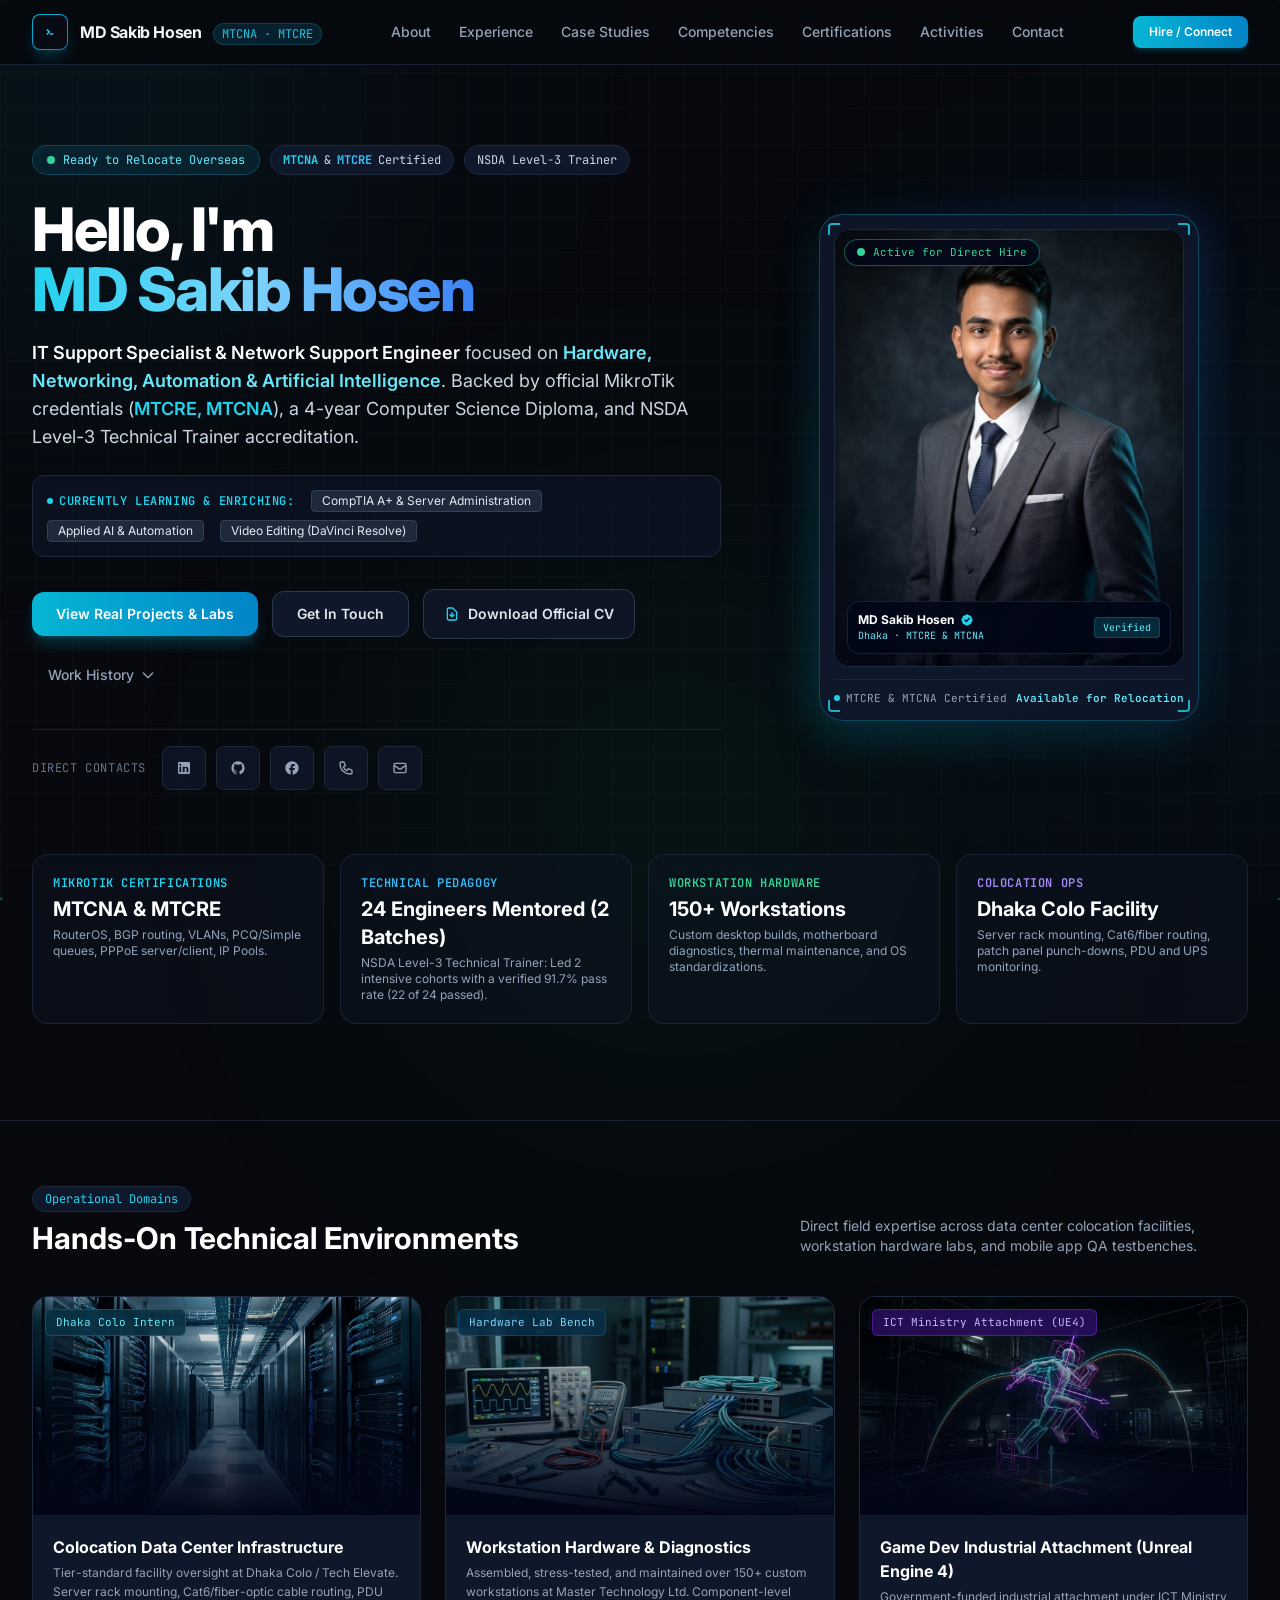
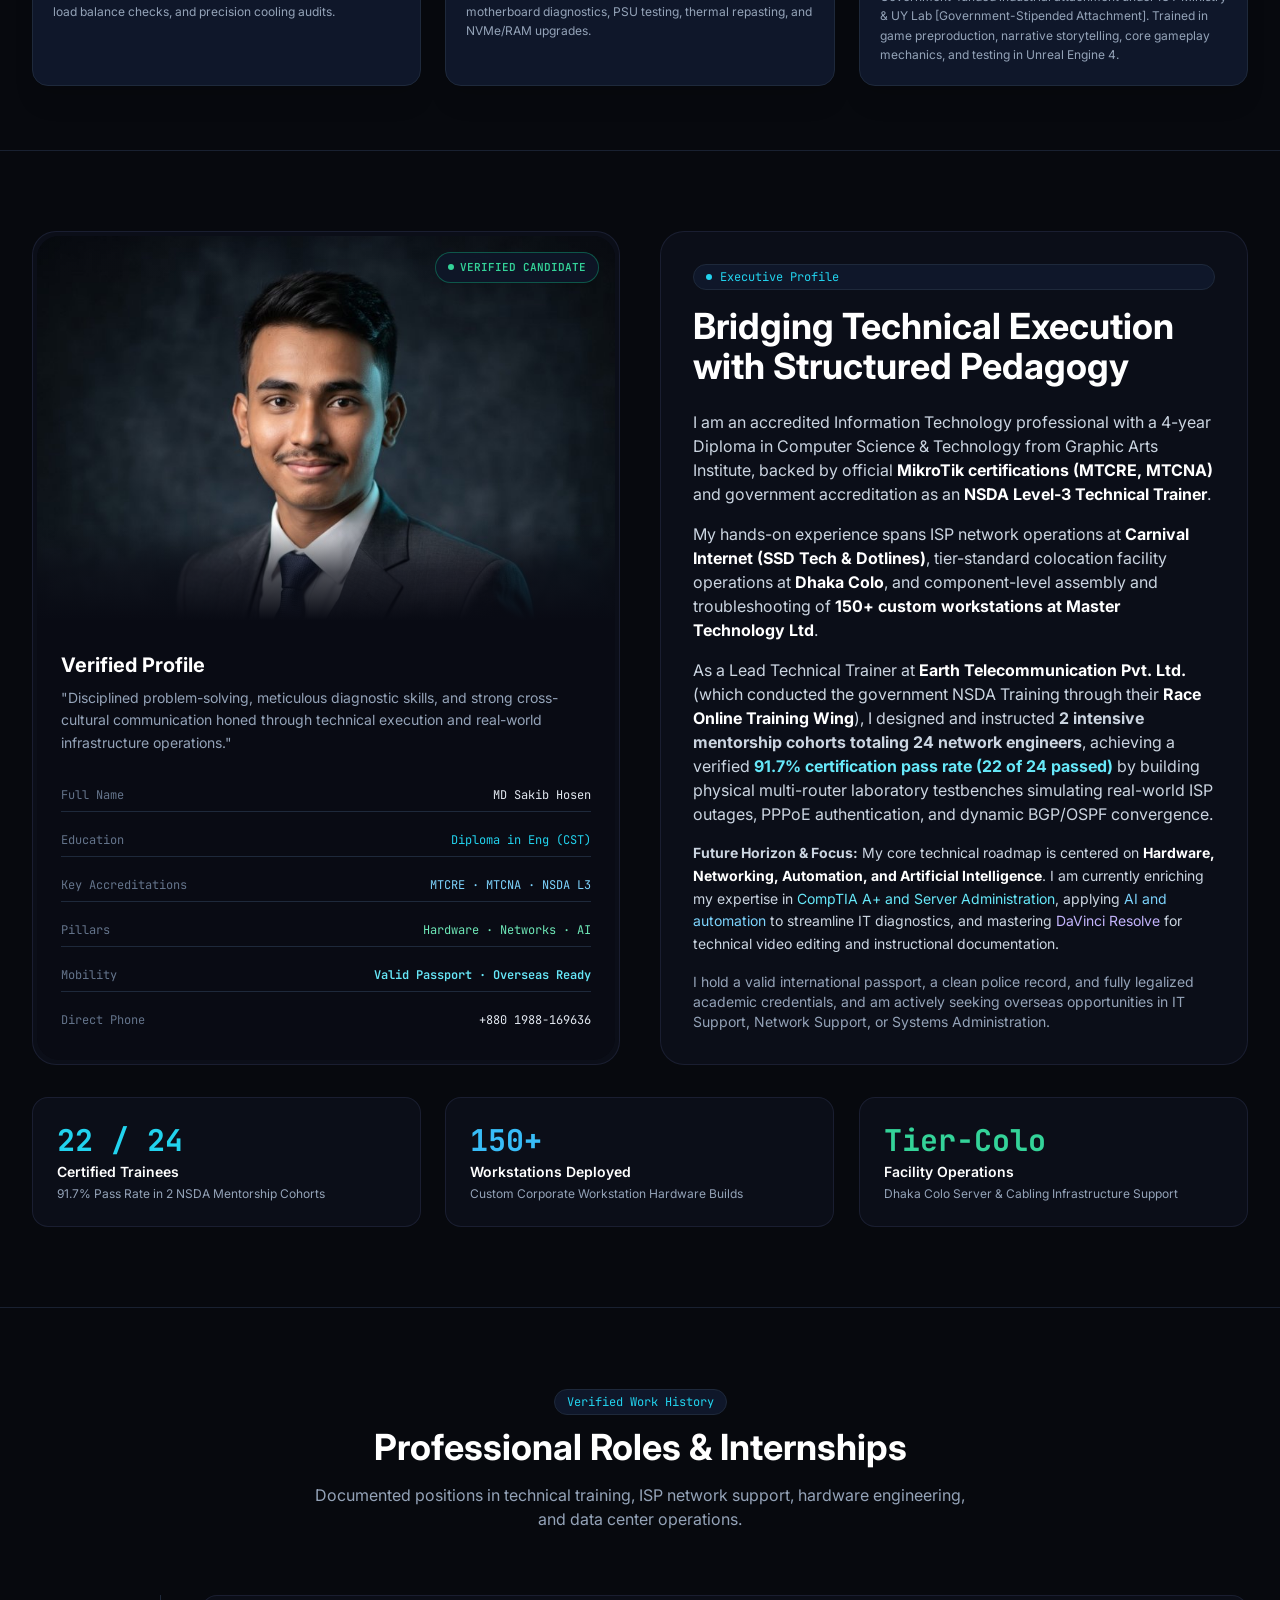
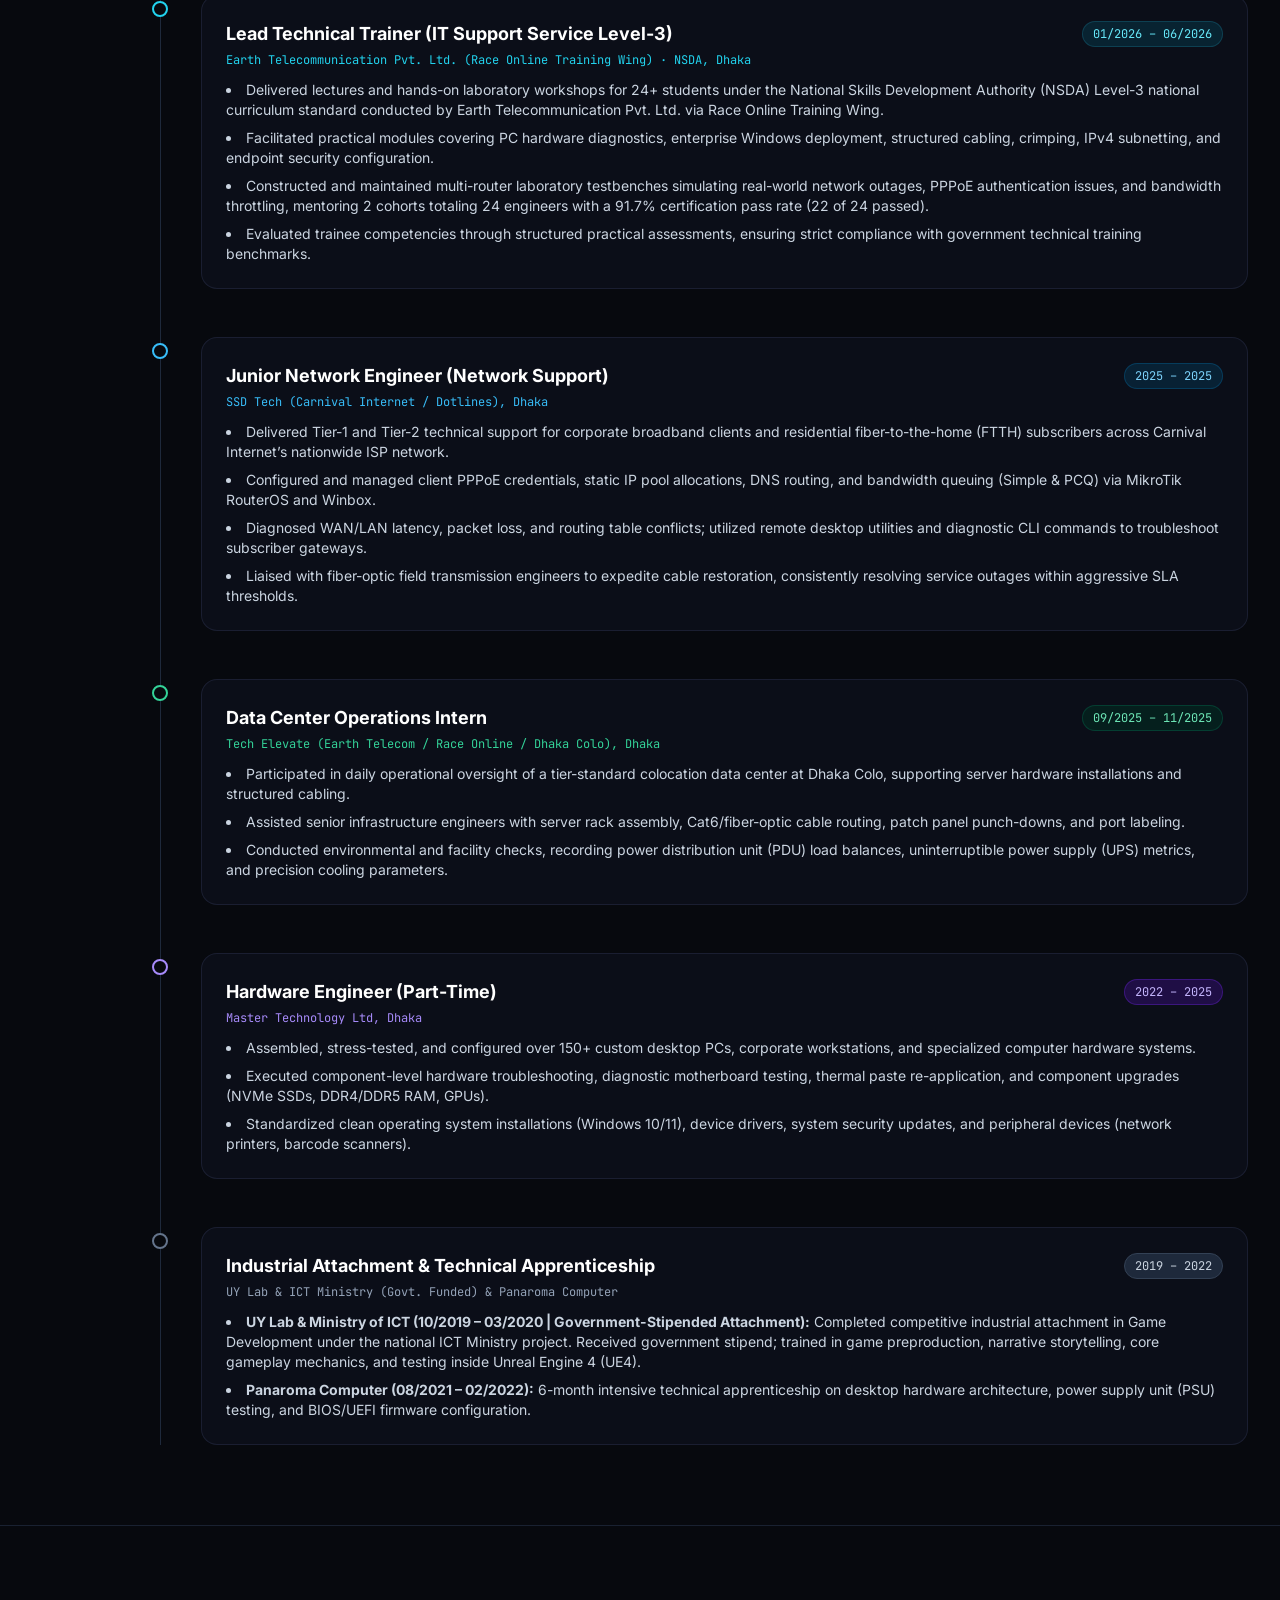
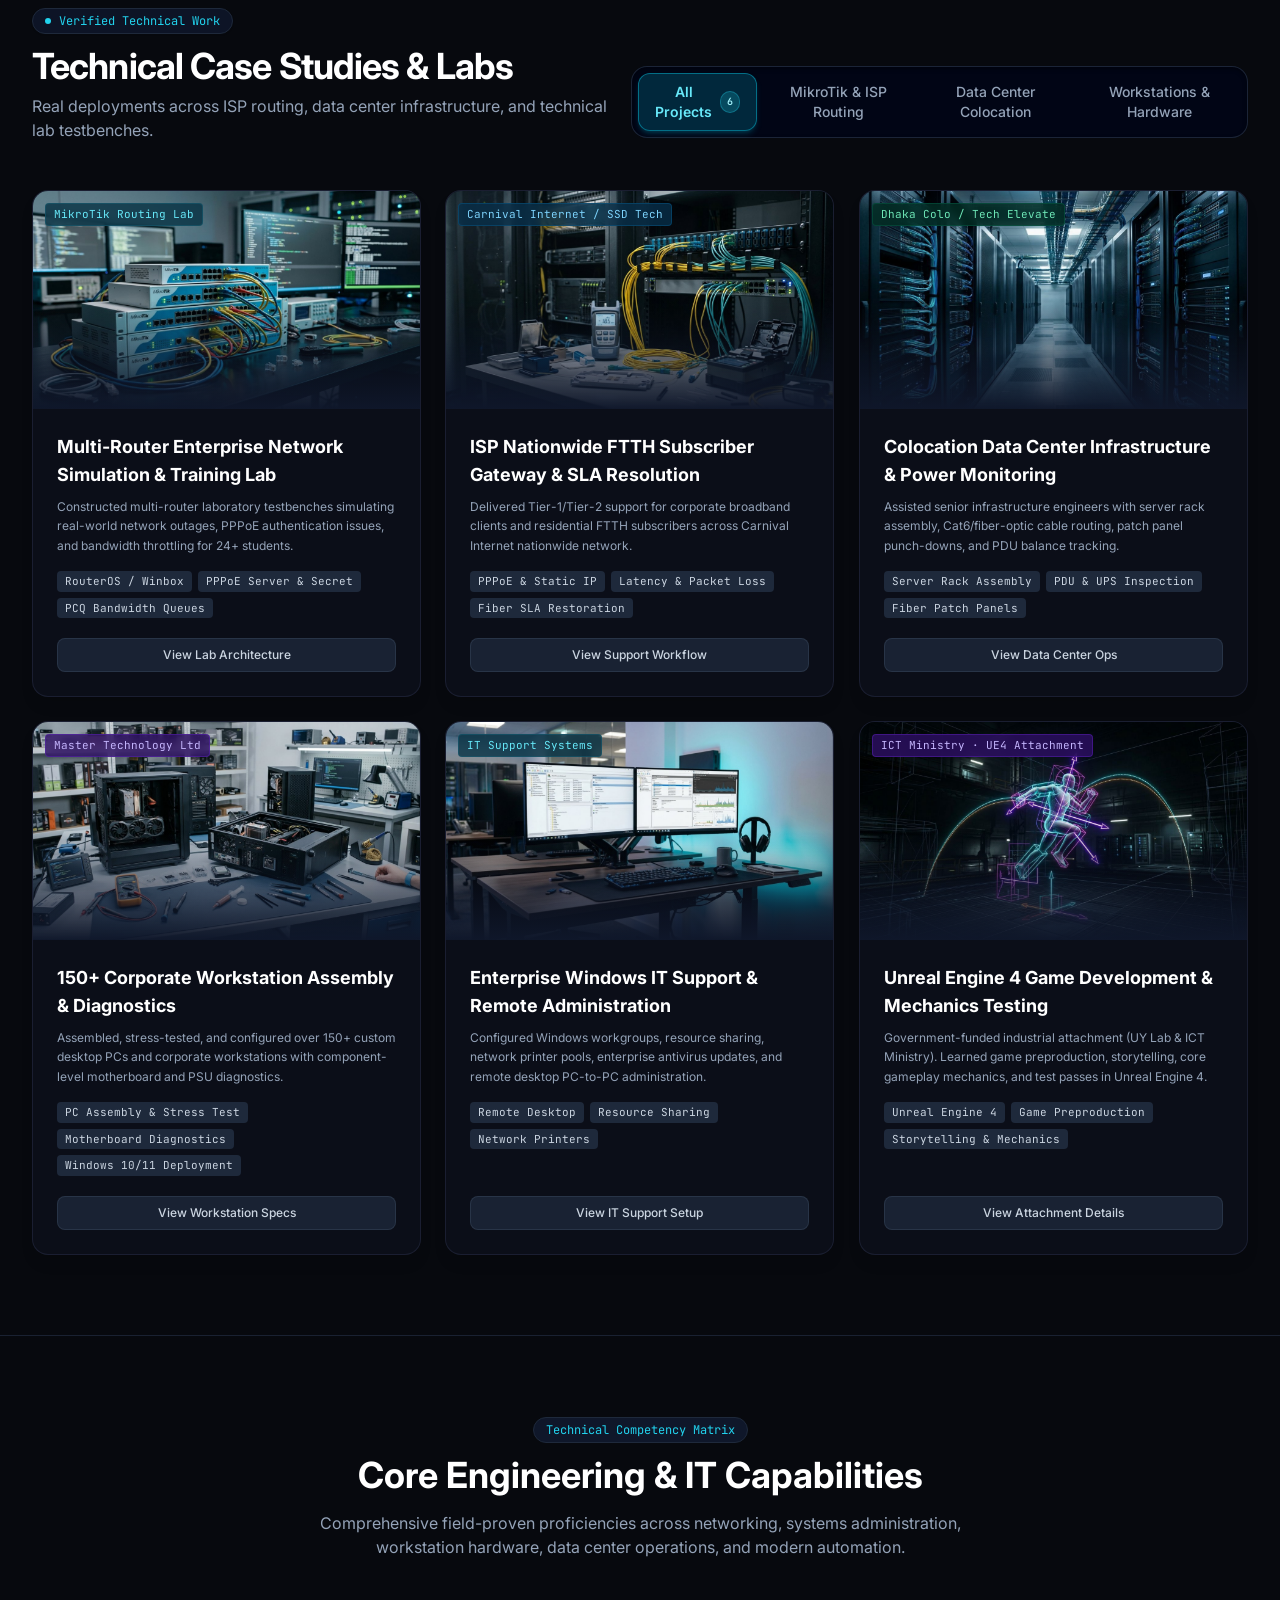
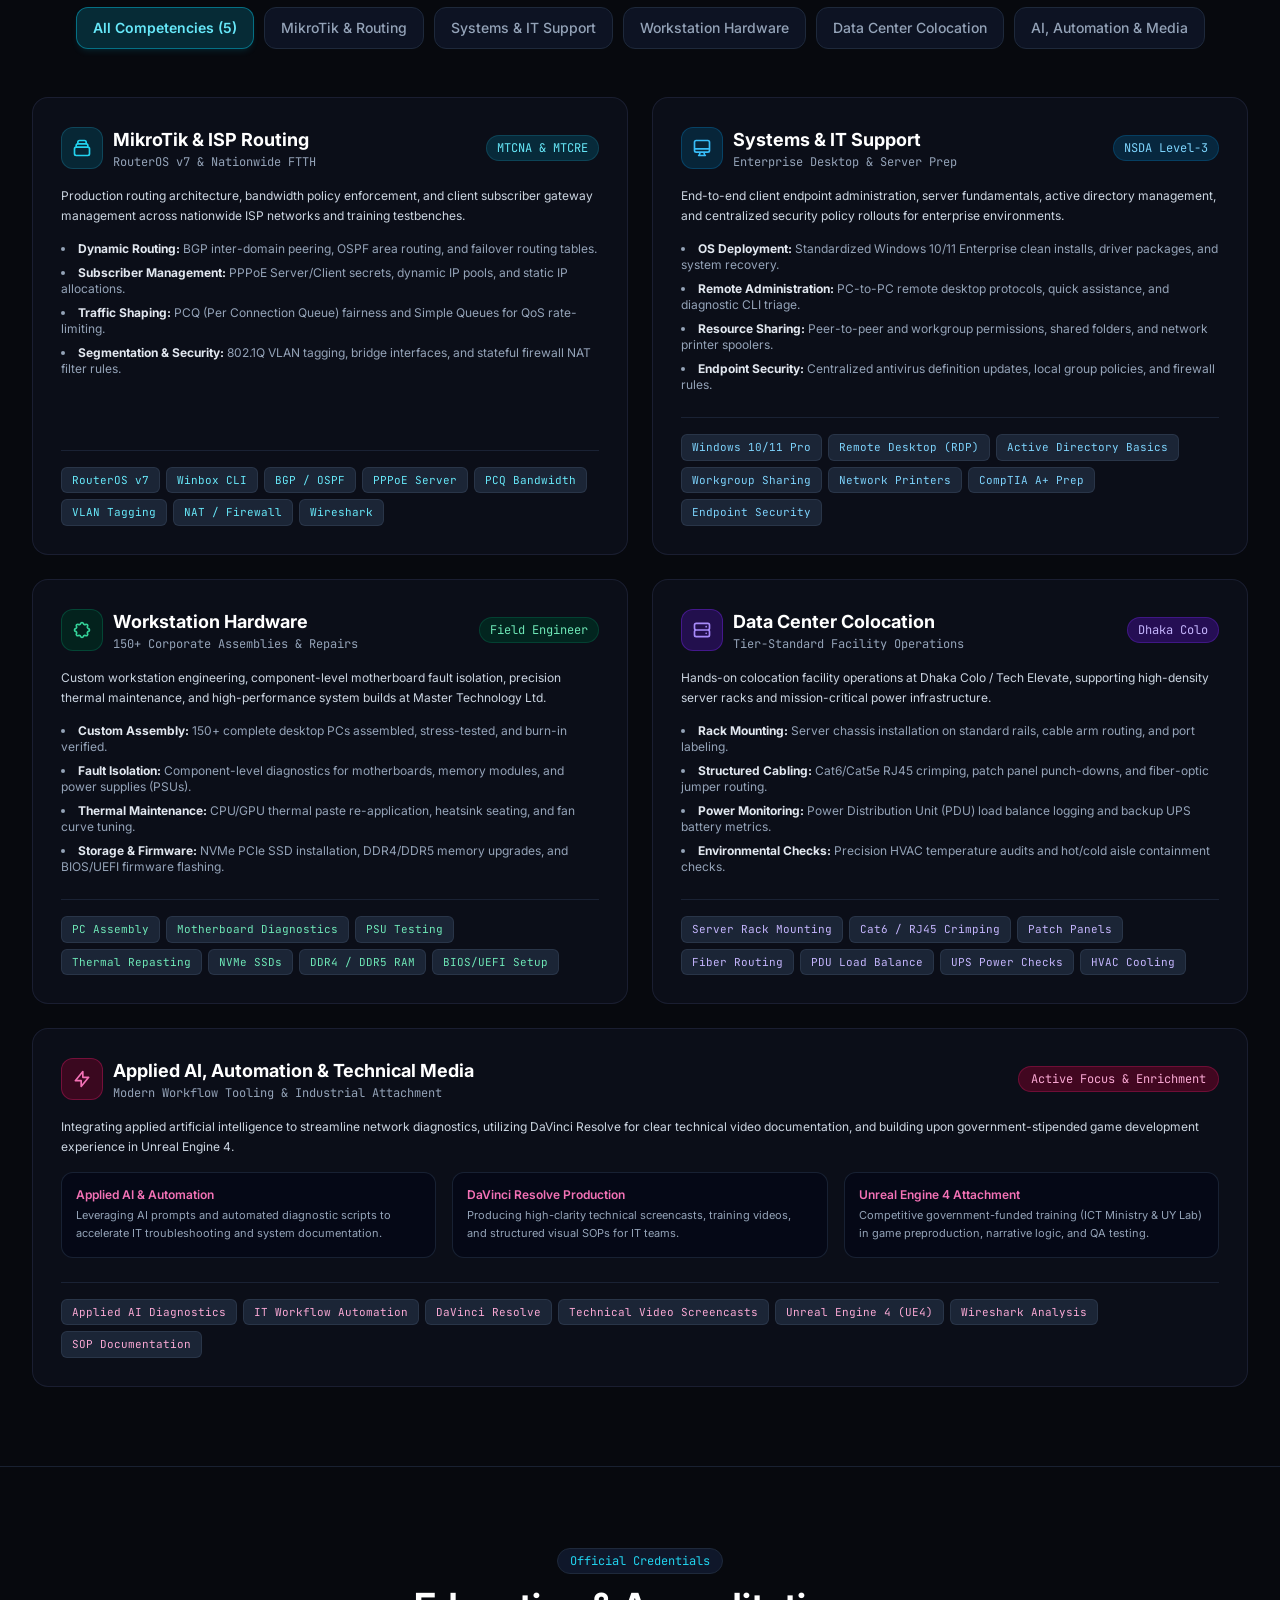
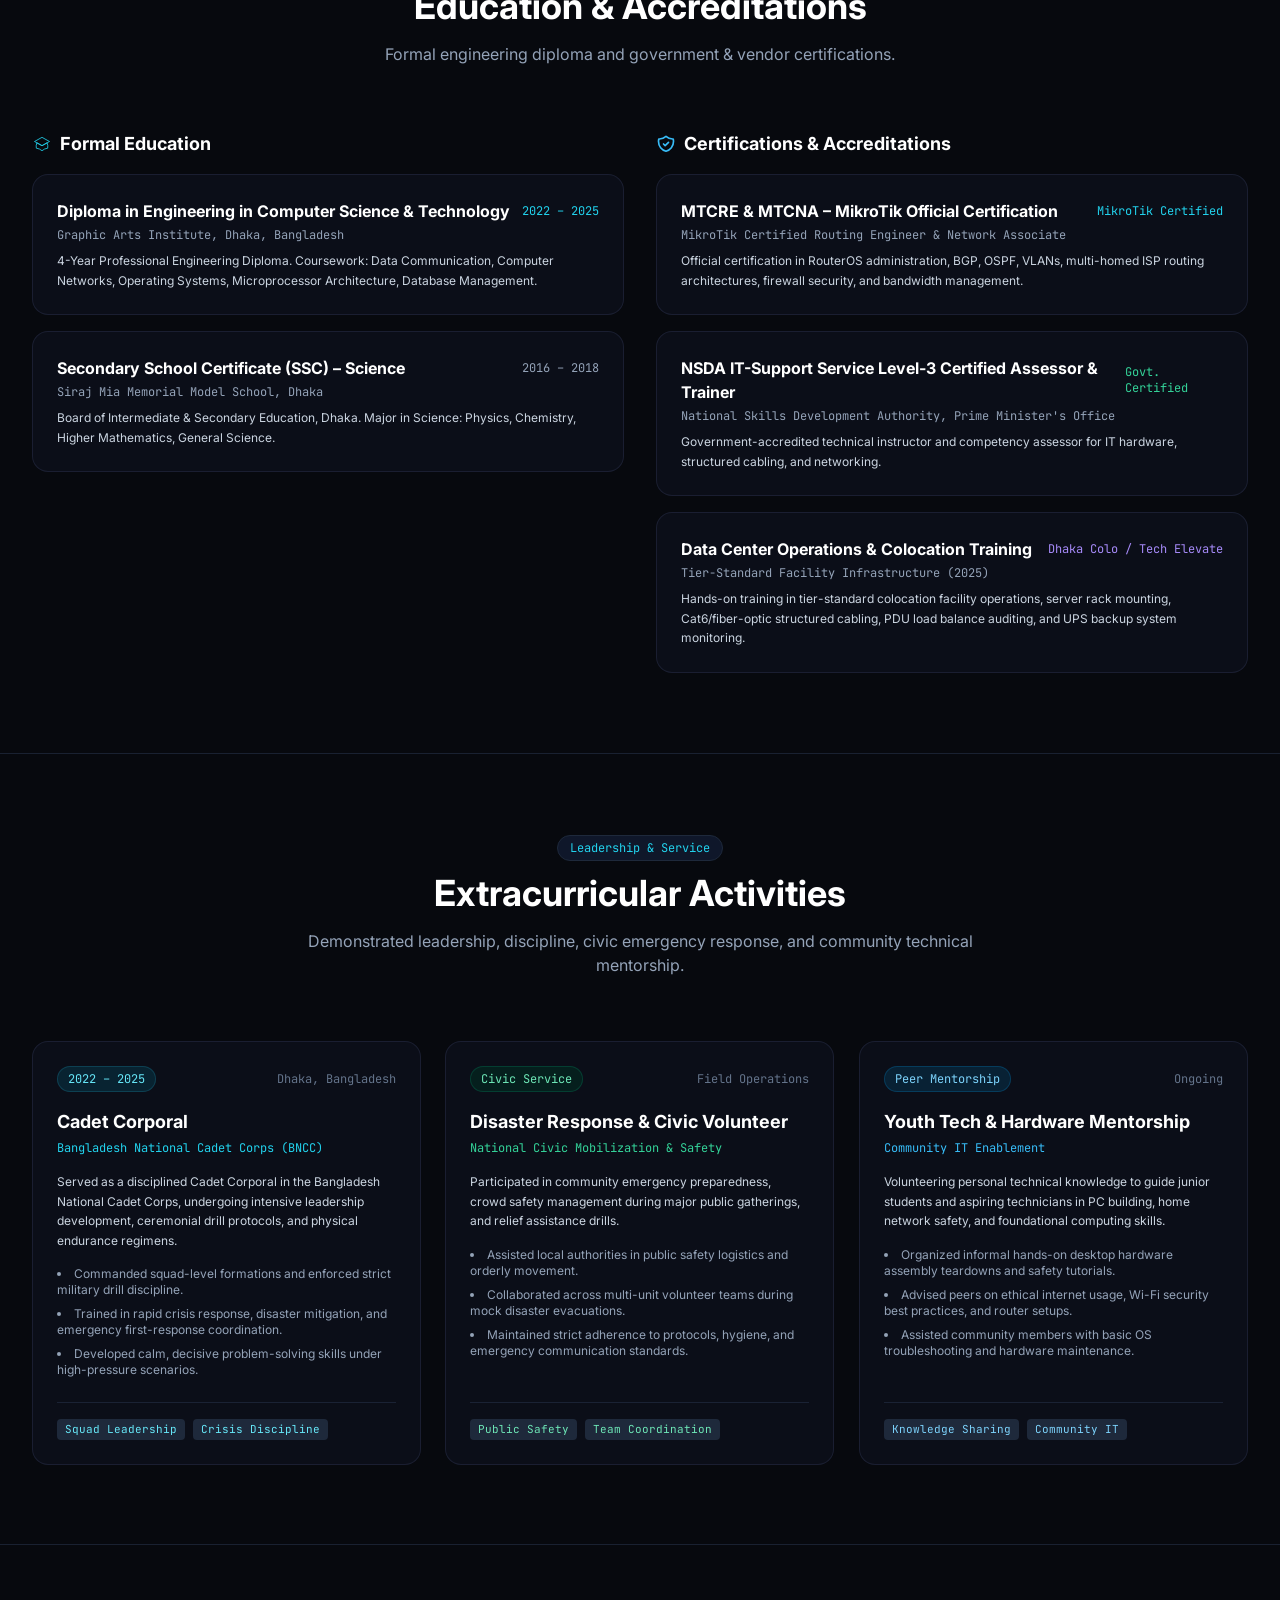
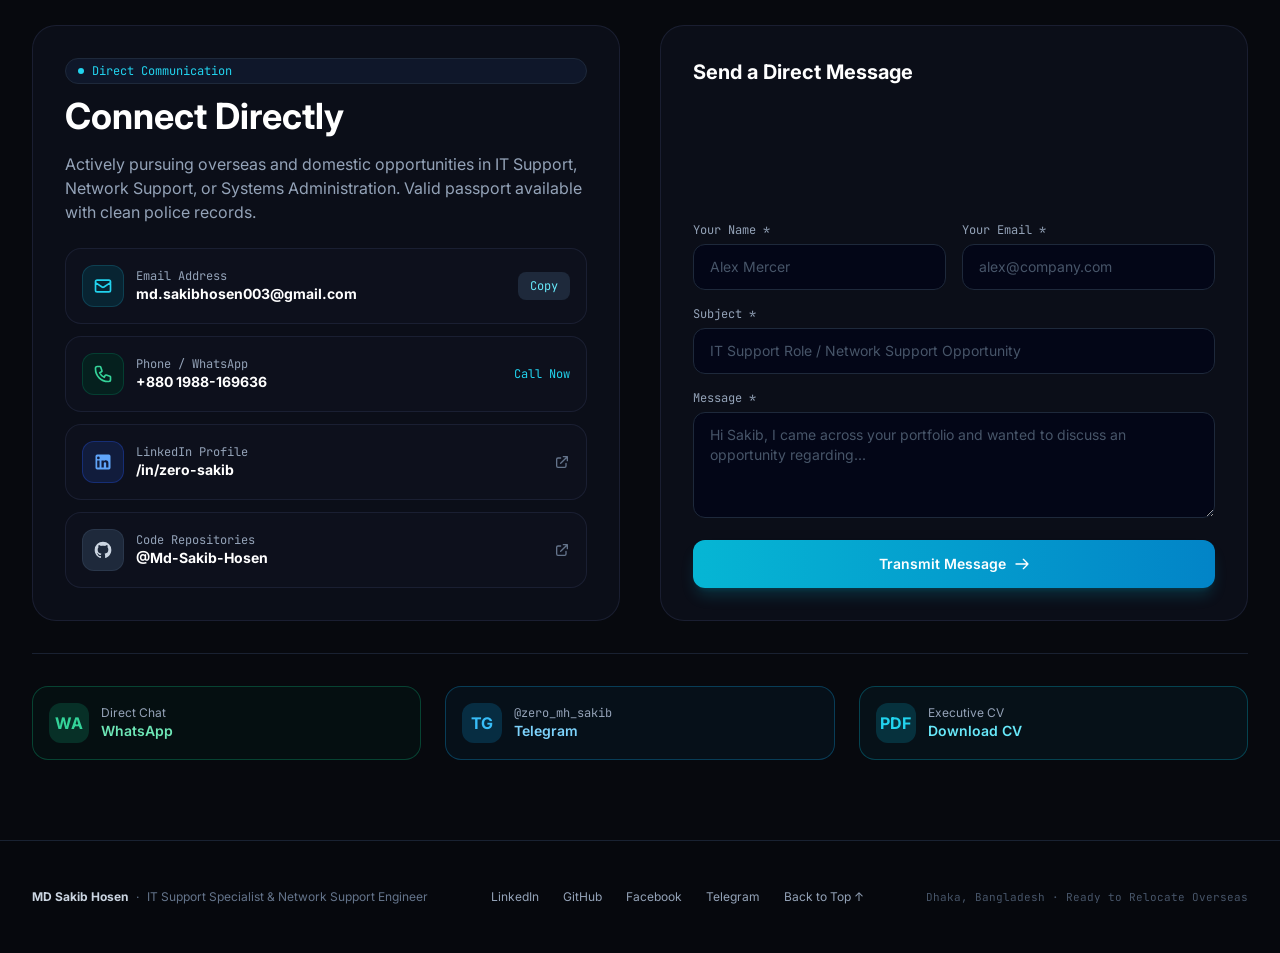
==== index.html @ c9836531 "updated favicon" ====
<!DOCTYPE html>
<html lang="en" class="scroll-smooth">
<head>
  <meta charset="UTF-8">
  <meta name="viewport" content="width=device-width, initial-scale=1.0">
  <title>MD Sakib Hosen | IT & Network Support Engineer</title>
  <meta name="description" content="Portfolio of MD Sakib Hosen - Certified MTCNA, MTCRE & NSDA Level-3 IT Support Specialist & Network Support Engineer. Open to overseas relocation.">
  <meta name="yandex-verification" content="9bbd50a5fc897023" />
  <link rel="preconnect" href="https://fonts.googleapis.com">
  <link rel="preconnect" href="https://fonts.gstatic.com" crossorigin>
  <link href="https://fonts.googleapis.com/css2?family=Inter:wght@300;400;500;600;700;800&family=JetBrains+Mono:wght@400;500;600&display=swap" rel="stylesheet">
  <link rel="stylesheet" href="assets/tailwind.css">
    <style>
    :root {
      --brand-cyan: #06b6d4;
      --brand-sky: #0284c7;
      --brand-emerald: #10b981;
    }
    body {
      background-color: #07090e;
      color: #e2e8f0;
      font-family: 'Inter', sans-serif;
      overflow-x: hidden;
      -webkit-font-smoothing: antialiased;
      -moz-osx-font-smoothing: grayscale;
    }
    .bg-grid-pattern {
      background-size: 36px 36px;
      background-image: linear-gradient(to right, rgba(255, 255, 255, 0.03) 1px, transparent 1px),
                        linear-gradient(to bottom, rgba(255, 255, 255, 0.03) 1px, transparent 1px);
    }
    .reveal {
      opacity: 1;
      transform: translateY(0);
      transition: opacity 0.6s cubic-bezier(0.16, 1, 0.3, 1), transform 0.6s cubic-bezier(0.16, 1, 0.3, 1);
      will-change: opacity, transform;
    }
    .reveal.active {
      opacity: 1;
      transform: translateY(0);
    }
    
    /* Interactive Spotlight Card with Desktop Hover Only (prevents touch sticking) */
    .spotlight-card {
      position: relative;
      background: rgba(15, 19, 32, 0.6);
      border: 1px solid rgba(30, 36, 56, 0.8);
      transition: border-color 0.3s ease, transform 0.3s cubic-bezier(0.16, 1, 0.3, 1), box-shadow 0.3s ease;
      will-change: transform;
    }
    @media (hover: hover) and (pointer: fine) {
      .spotlight-card::before {
        content: '';
        position: absolute;
        inset: 0;
        border-radius: inherit;
        background: radial-gradient(400px circle at var(--mouse-x, -500px) var(--mouse-y, -500px), rgba(6, 182, 212, 0.12), transparent 40%);
        opacity: 0;
        transition: opacity 0.3s ease;
        pointer-events: none;
        z-index: 1;
      }
      .spotlight-card:hover::before {
        opacity: 1;
      }
      .spotlight-card:hover {
        border-color: rgba(6, 182, 212, 0.45);
        transform: translateY(-4px);
        box-shadow: 0 16px 32px -8px rgba(6, 182, 212, 0.12);
      }
      button:active, a:active {
        transform: scale(0.98);
      }
    }

    /* Active Nav link pill glow */
    .nav-link {
      position: relative;
      transition: color 0.25s ease;
    }
    .nav-link.active-nav {
      color: #38bdf8;
    }
    .nav-link.active-nav::after {
      content: '';
      position: absolute;
      bottom: -4px;
      left: 0;
      right: 0;
      height: 2px;
      background: linear-gradient(90deg, #06b6d4, #38bdf8);
      border-radius: 9999px;
      box-shadow: 0 0 8px #06b6d4;
    }

    /* Smooth animated transitions for cards */
    .project-card, .skill-card {
      transition: opacity 0.35s cubic-bezier(0.16, 1, 0.3, 1), transform 0.35s cubic-bezier(0.16, 1, 0.3, 1);
      will-change: opacity, transform;
    }

    /* Horizontal scroll pill bar for mobile filters */
    .no-scrollbar::-webkit-scrollbar {
      display: none;
    }
    .no-scrollbar {
      -ms-overflow-style: none;
      scrollbar-width: none;
    }

    /* Modal Animation */
    #project-modal {
      transition: opacity 0.25s cubic-bezier(0.16, 1, 0.3, 1);
    }
    #project-modal .modal-card {
      transition: transform 0.25s cubic-bezier(0.16, 1, 0.3, 1), opacity 0.25s cubic-bezier(0.16, 1, 0.3, 1);
    }

    /* Mobile Menu Drawer Animation */
    #mobile-menu {
      transition: all 0.3s cubic-bezier(0.16, 1, 0.3, 1);
    }

    /* Custom scrollbars */
    ::-webkit-scrollbar {
      width: 8px;
    }
    ::-webkit-scrollbar-track {
      background: #07090e;
    }
    ::-webkit-scrollbar-thumb {
      background: #1e2438;
      border-radius: 4px;
    }
    ::-webkit-scrollbar-thumb:hover {
      background: #06b6d4;
    }

    /* Prevent 1px sub-pixel white seam on card image hover zoom */
    .aspect-video,
    .aspect-\[16\/9\] {
      transform: translateZ(0);
      backface-visibility: hidden;
    }
    .aspect-video img,
    .aspect-\[16\/9\] img {
      backface-visibility: hidden;
      will-change: transform;
    }
  </style>

  <!-- SEO and social-sharing metadata -->
  <meta name="author" content="MD Sakib Hosen">
  <meta name="robots" content="index, follow, max-image-preview:large">
  <link rel="canonical" href="https://md-sakib-hosen.github.io/">

  <meta property="og:type" content="profile">
  <meta property="og:title" content="MD Sakib Hosen | IT &amp; Network Support Engineer">
  <meta property="og:description" content="Portfolio of MD Sakib Hosen, featuring IT support, MikroTik networking, MTCNA, MTCRE and NSDA Level-3 qualifications.">
  <meta property="og:url" content="https://md-sakib-hosen.github.io/">
  <meta property="og:site_name" content="MD Sakib Hosen">
  <meta property="og:locale" content="en_US">
  <meta property="og:image" content="https://md-sakib-hosen.github.io/assets/og-image.jpg?v=2">
  <meta property="og:image:width" content="1200">
  <meta property="og:image:height" content="630">
  <meta property="og:image:alt" content="MD Sakib Hosen — IT Support Specialist and Network Support Engineer">

  <meta name="twitter:card" content="summary_large_image">
  <meta name="twitter:title" content="MD Sakib Hosen | IT Support &amp; Network Support">
  <meta name="twitter:description" content="Explore MD Sakib Hosen's IT support, MikroTik networking and technical engineering portfolio.">
  <meta name="twitter:image" content="https://md-sakib-hosen.github.io/assets/og-image.jpg?v=2">
  <meta name="twitter:image:alt" content="MD Sakib Hosen — IT Support Specialist and Network Support Engineer">

  <!-- Bidirectional Social Identity Links (rel="me") -->
  <link rel="me" href="https://github.com/Md-Sakib-Hosen">
  <link rel="me" href="https://www.linkedin.com/in/zero-sakib/">
  <link rel="me" href="https://www.facebook.com/zero.mh.sakib">
  <link rel="me" href="https://t.me/zero_mh_sakib">

  <!-- Website structured data (Site Name in Google Search) -->
  <script type="application/ld+json">
  {
    "@context": "https://schema.org",
    "@type": "WebSite",
    "name": "MD Sakib Hosen",
    "alternateName": [
      "MD Sakib Hosen Portfolio",
      "Md Sakib Hosen"
    ],
    "url": "https://md-sakib-hosen.github.io/"
  }
  </script>

  <!-- Person/profile structured data -->
  <script type="application/ld+json">
  {
    "@context": "https://schema.org",
    "@type": "ProfilePage",
    "dateCreated": "2026-11-01T12:00:00+06:00",
    "dateModified": "2026-11-12T21:00:00+06:00",
    "mainEntity": {
      "@type": "Person",
      "name": "MD Sakib Hosen",
      "alternateName": [
        "Md Sakib Hosen",
        "Sakib Hosen",
        "Md-Sakib-Hosen",
        "zero-sakib",
        "zero.mh.sakib",
        "zero_mh_sakib"
      ],
      "url": "https://md-sakib-hosen.github.io/",
      "image": "https://md-sakib-hosen.github.io/assets/profile-sakib.jpg",
      "email": "mailto:md.sakibhosen003@gmail.com",
      "jobTitle": [
        "IT Support Specialist",
        "Network Support Engineer"
      ],
      "address": {
        "@type": "PostalAddress",
        "addressLocality": "Dhaka",
        "addressCountry": "BD"
      },
      "sameAs": [
        "https://www.linkedin.com/in/zero-sakib/",
        "https://github.com/Md-Sakib-Hosen",
        "https://www.facebook.com/zero.mh.sakib",
        "https://t.me/zero_mh_sakib"
      ],
      "hasCredential": [
        {
          "@type": "EducationalOccupationalCredential",
          "name": "MikroTik Certified Traffic Control Engineer (MTCRE)",
          "credentialCategory": "certification"
        },
        {
          "@type": "EducationalOccupationalCredential",
          "name": "MikroTik Certified Network Associate (MTCNA)",
          "credentialCategory": "certification"
        },
        {
          "@type": "EducationalOccupationalCredential",
          "name": "NSDA Level-3 Technical Trainer",
          "credentialCategory": "certification"
        }
      ],
      "knowsAbout": [
        "IT Support",
        "Network Engineering",
        "MikroTik RouterOS",
        "MTCNA",
        "MTCRE",
        "IPv4 Subnetting",
        "PPPoE",
        "Windows Administration",
        "Hardware Diagnostics",
        "Data Center Operations",
        "ISP Network Support"
      ]
    }
  }
  </script>
  <noscript><style>.reveal { opacity: 1 !important; transform: none !important; }</style></noscript>

  <!-- Website favicon -->
  <link rel="icon" type="image/svg+xml" href="assets/favicon.svg">
  <link rel="icon" type="image/png" sizes="192x192" href="assets/favicon.png">
  <link rel="apple-touch-icon" href="assets/favicon.png">
</head>
<body class="bg-[#07090e] text-slate-200 antialiased selection:bg-cyan-500/30 selection:text-cyan-200 min-h-screen flex flex-col relative overflow-x-hidden">

  <!-- Interactive Network Canvas -->
  <canvas id="particle-canvas" class="fixed inset-0 pointer-events-none z-0 opacity-40"></canvas>

  <!-- Ambient Light Gradients -->
  <div class="fixed inset-0 pointer-events-none z-0">
    <div class="absolute -top-40 -left-40 w-[500px] h-[500px] bg-cyan-600/10 rounded-full blur-[140px] animate-pulse-slow"></div>
    <div class="absolute top-1/3 -right-40 w-[500px] h-[500px] bg-sky-600/10 rounded-full blur-[140px] animate-pulse-slow"></div>
    <div class="absolute -bottom-40 left-1/3 w-[500px] h-[500px] bg-emerald-600/10 rounded-full blur-[140px]"></div>
    <div class="absolute inset-0 bg-grid-pattern opacity-50"></div>
  </div>

  <!-- Toast Notification Container -->
  <div id="toast" class="fixed bottom-6 right-6 z-50 transform translate-y-20 opacity-0 transition-all duration-300 pointer-events-none flex items-center gap-3 px-5 py-3.5 rounded-xl border border-cyan-500/30 bg-slate-900/95 backdrop-blur-md shadow-2xl text-sm font-medium">
    <div id="toast-icon"></div>
    <div id="toast-message" class="text-slate-100">Notification message</div>
  </div>

  <!-- Top Reading Progress Bar -->
  <div id="scroll-progress" class="fixed top-0 left-0 h-1 bg-gradient-to-r from-cyan-400 via-sky-500 to-emerald-400 z-50 w-0 transition-all duration-75"></div>

  <!-- Navbar -->
  <header class="sticky top-0 z-40 w-full border-b border-slate-800/80 bg-[#07090e]/85 backdrop-blur-xl transition-all duration-300">
    <div class="max-w-7xl mx-auto px-4 sm:px-6 lg:px-8 h-16 flex items-center justify-between">
      <a href="#hero" class="flex items-center gap-3 group">
        <div class="w-9 h-9 rounded-lg bg-gradient-to-br from-cyan-500 to-sky-600 p-[1px] flex items-center justify-center shadow-lg shadow-cyan-500/20 group-hover:shadow-cyan-500/40 group-hover:scale-105 transition-all">
          <div class="w-full h-full bg-[#090b14] rounded-[7px] flex items-center justify-center">
            <svg class="w-4 h-4 text-cyan-400 group-hover:text-cyan-300 transition-colors" fill="none" stroke="currentColor" viewBox="0 0 24 24" aria-hidden="true">
              <path stroke-linecap="round" stroke-linejoin="round" stroke-width="2.5" d="M8 9l3 3-3 3m5 0h3"></path>
            </svg>
          </div>
        </div>
        <div>
          <span class="font-bold text-slate-100 tracking-tight group-hover:text-cyan-400 transition-colors">MD Sakib Hosen</span>
          <span class="hidden sm:inline-block ml-2 text-xs font-mono text-cyan-400/90 px-2 py-0.5 rounded-full bg-cyan-950/60 border border-cyan-800/50">MTCNA · MTCRE</span>
        </div>
      </a>

      <!-- Desktop Navigation Links -->
      <nav id="desktop-nav" class="hidden lg:flex items-center gap-7 text-sm font-medium text-slate-400">
        <a href="#about" class="nav-link hover:text-cyan-400 transition-colors">About</a>
        <a href="#experience" class="nav-link hover:text-cyan-400 transition-colors">Experience</a>
        <a href="#projects" class="nav-link hover:text-cyan-400 transition-colors">Case Studies</a>
        <a href="#skills" class="nav-link hover:text-cyan-400 transition-colors">Competencies</a>
        <a href="#education" class="nav-link hover:text-cyan-400 transition-colors">Certifications</a>
        <a href="#activities" class="nav-link hover:text-cyan-400 transition-colors">Activities</a>
        <a href="#contact" class="nav-link hover:text-cyan-400 transition-colors">Contact</a>
      </nav>

      <!-- Desktop CTA & Actions -->
      <div class="hidden lg:flex items-center gap-3">
        <a href="#contact" class="text-xs font-semibold px-4 py-2 rounded-lg bg-gradient-to-r from-cyan-500 to-sky-600 text-white hover:from-cyan-400 hover:to-sky-500 shadow-md shadow-cyan-500/20 hover:shadow-cyan-500/30 hover:scale-[1.02] transition-all">
          Hire / Connect
        </a>
      </div>

      <!-- Mobile Hamburger Button -->
      <button id="mobile-menu-btn" aria-label="Toggle mobile menu" class="lg:hidden p-2.5 rounded-lg min-w-[44px] min-h-[44px] flex items-center justify-center text-slate-400 hover:text-white hover:bg-slate-800/80 transition-colors">
        <svg id="hamburger-icon" class="w-6 h-6" fill="none" stroke="currentColor" viewBox="0 0 24 24"><path stroke-linecap="round" stroke-linejoin="round" stroke-width="2" d="M4 6h16M4 12h16m-7 6h7"></path></svg>
        <svg id="close-icon" class="w-6 h-6 hidden" fill="none" stroke="currentColor" viewBox="0 0 24 24"><path stroke-linecap="round" stroke-linejoin="round" stroke-width="2" d="M6 18L18 6M6 6l12 12"></path></svg>
      </button>
    </div>

    <!-- Mobile Dropdown Menu -->
    <div id="mobile-menu" class="hidden lg:hidden border-b border-slate-800/80 bg-[#07090e]/98 backdrop-blur-xl px-5 pt-4 pb-6 space-y-3.5 shadow-2xl">
      <a href="#about" class="block py-2.5 px-3 rounded-lg text-sm font-medium text-slate-200 hover:text-cyan-300 hover:bg-slate-800/60 mobile-nav-link">About</a>
      <a href="#experience" class="block py-2.5 px-3 rounded-lg text-sm font-medium text-slate-200 hover:text-cyan-300 hover:bg-slate-800/60 mobile-nav-link">Experience</a>
      <a href="#projects" class="block py-2.5 px-3 rounded-lg text-sm font-medium text-slate-200 hover:text-cyan-300 hover:bg-slate-800/60 mobile-nav-link">Case Studies</a>
      <a href="#skills" class="block py-2.5 px-3 rounded-lg text-sm font-medium text-slate-200 hover:text-cyan-300 hover:bg-slate-800/60 mobile-nav-link">Competencies</a>
      <a href="#education" class="block py-2.5 px-3 rounded-lg text-sm font-medium text-slate-200 hover:text-cyan-300 hover:bg-slate-800/60 mobile-nav-link">Certifications</a>
      <a href="#activities" class="block py-2.5 px-3 rounded-lg text-sm font-medium text-slate-200 hover:text-cyan-300 hover:bg-slate-800/60 mobile-nav-link">Activities</a>
      <a href="#contact" class="block py-2.5 px-3 rounded-lg text-sm font-medium text-slate-200 hover:text-cyan-300 hover:bg-slate-800/60 mobile-nav-link">Contact</a>
      <div class="pt-3 border-t border-slate-800/80 flex flex-col sm:flex-row items-stretch sm:items-center justify-between gap-2.5">
        <button id="mobile-copy-email-btn" class="text-xs font-mono py-2.5 px-3 rounded-lg border border-slate-700 bg-slate-800/80 text-cyan-300 flex items-center justify-center gap-1.5">
          <span>Copy md.sakibhosen003@gmail.com</span>
        </button>
        <button onclick="downloadSakibCV()" class="text-xs font-semibold py-2.5 px-4 rounded-lg bg-gradient-to-r from-cyan-500 to-sky-600 text-white flex items-center justify-center gap-1.5">
          <span>Download CV (PDF)</span>
        </button>
      </div>
    </div>
  </header>

  <main class="flex-grow z-10">
    <!-- Hero Section -->
        <!-- Hero Section -->
    <section id="hero" class="relative pt-16 pb-20 md:pt-20 md:pb-24 px-4 sm:px-6 lg:px-8 max-w-7xl mx-auto">
      <div class="grid grid-cols-1 lg:grid-cols-12 gap-10 lg:gap-12 items-center">
        <!-- Left: Introduction & Core Directives (7 cols) -->
        <div class="lg:col-span-7">
          <!-- Live Badges -->
          <div class="flex flex-wrap items-center gap-2.5 mb-6">
            <div class="inline-flex items-center gap-2 px-3.5 py-1.5 rounded-full bg-cyan-950/50 border border-cyan-800/60 text-cyan-300 text-xs font-mono shadow-sm">
              <span class="w-2 h-2 rounded-full bg-emerald-400 animate-ping"></span>
              <span>Ready to Relocate Overseas</span>
            </div>
            <div class="inline-flex items-center gap-1.5 px-3 py-1.5 rounded-full bg-slate-900 border border-slate-800 text-slate-300 text-xs font-mono">
              <span class="text-cyan-400 font-bold">MTCNA</span> & <span class="text-sky-400 font-bold">MTCRE</span> Certified
            </div>
            <div class="inline-flex items-center gap-1.5 px-3 py-1.5 rounded-full bg-slate-900 border border-slate-800 text-slate-300 text-xs font-mono">
              <span>NSDA Level-3 Trainer</span>
            </div>
          </div>

          <h1 class="text-4xl sm:text-5xl lg:text-6xl font-extrabold text-white tracking-tight mb-5 leading-[1.1]">
            Hello, I'm <br>
            <span class="text-transparent bg-clip-text bg-gradient-to-r from-cyan-400 via-sky-300 to-blue-500">MD Sakib Hosen</span>
          </h1>

          <p class="text-base sm:text-lg text-slate-300 leading-relaxed font-normal mb-6">
            <strong class="text-white font-semibold">IT Support Specialist & Network Support Engineer</strong> focused on <span class="text-cyan-300 font-semibold">Hardware, Networking, Automation & Artificial Intelligence</span>. Backed by official MikroTik credentials (<span class="text-cyan-400 font-semibold">MTCRE, MTCNA</span>), a 4-year Computer Science Diploma, and NSDA Level-3 Technical Trainer accreditation.
          </p>

          <div class="p-3.5 rounded-xl bg-slate-900/60 border border-slate-800 mb-8 flex flex-wrap items-center gap-x-4 gap-y-2 text-xs text-slate-300">
            <span class="text-cyan-400 font-mono font-semibold uppercase tracking-wider flex items-center gap-1.5">
              <span class="w-1.5 h-1.5 rounded-full bg-cyan-400"></span> Currently Learning & Enriching:
            </span>
            <span class="px-2.5 py-0.5 rounded bg-slate-800 text-slate-200 border border-slate-700">CompTIA A+ & Server Administration</span>
            <span class="px-2.5 py-0.5 rounded bg-slate-800 text-slate-200 border border-slate-700">Applied AI & Automation</span>
            <span class="px-2.5 py-0.5 rounded bg-slate-800 text-slate-200 border border-slate-700">Video Editing (DaVinci Resolve)</span>
          </div>

          <!-- CTA Buttons with hover lift -->
          <div class="flex flex-wrap items-center gap-3.5 mb-8">
            <a href="#projects" class="px-6 py-3 rounded-xl bg-gradient-to-r from-cyan-500 to-sky-600 text-white font-semibold text-sm hover:from-cyan-400 hover:to-sky-500 shadow-lg shadow-cyan-500/25 hover:shadow-cyan-500/40 hover:-translate-y-0.5 transition-all duration-300">
              View Real Projects & Labs
            </a>
            <a href="#contact" class="px-6 py-3 rounded-xl bg-slate-900 border border-slate-700/80 text-slate-200 font-semibold text-sm hover:bg-slate-800 hover:border-cyan-500/50 hover:-translate-y-0.5 transition-all duration-300">
              Get In Touch
            </a>
            <button onclick="downloadSakibCV()" class="inline-flex items-center justify-center gap-2 px-5 py-3.5 rounded-xl font-semibold text-sm bg-slate-900/80 hover:bg-slate-800 border border-slate-700/80 hover:border-cyan-500/60 text-slate-200 transition-all shadow-md group">
              <svg class="w-4 h-4 text-cyan-400 group-hover:translate-y-0.5 transition-transform" fill="none" stroke="currentColor" viewBox="0 0 24 24"><path stroke-linecap="round" stroke-linejoin="round" stroke-width="2" d="M12 10v6m0 0l-3-3m3 3l3-3m2 8H7a2 2 0 01-2-2V5a2 2 0 012-2h5.586a1 1 0 01.707.293l5.414 5.414a1 1 0 01.293.707V19a2 2 0 01-2 2z"></path></svg>
              <span>Download Official CV</span>
            </button>
            <a href="#experience" class="px-4 py-3 rounded-xl bg-transparent text-slate-400 hover:text-cyan-300 font-medium text-sm transition-colors flex items-center gap-1.5">
              <span>Work History</span>
              <svg class="w-4 h-4" fill="none" stroke="currentColor" viewBox="0 0 24 24"><path stroke-linecap="round" stroke-linejoin="round" stroke-width="2" d="M19 9l-7 7-7-7"></path></svg>
            </a>
          </div>

          <!-- Social Bar -->
          <div class="flex items-center gap-4 pt-4 border-t border-slate-800/80">
            <span class="text-xs font-mono text-slate-500 uppercase tracking-wider">Direct Contacts</span>
            <div class="flex items-center gap-2.5">
              <a href="https://www.linkedin.com/in/zero-sakib/" target="_blank" rel="me noopener noreferrer" aria-label="LinkedIn Profile" class="min-w-[44px] min-h-[44px] flex items-center justify-center rounded-lg bg-slate-900/80 border border-slate-800 text-slate-400 hover:text-cyan-400 hover:border-cyan-500/40 hover:scale-105 transition-all">
                <svg class="w-4 h-4 fill-current" viewBox="0 0 24 24"><path d="M19 3a2 2 0 0 1 2 2v14a2 2 0 0 1-2 2H5a2 2 0 0 1-2-2V5a2 2 0 0 1 2-2h14m-.5 15.5v-5.3a3.26 3.26 0 0 0-3.26-3.26c-.85 0-1.84.52-2.28 1.3v-1.11h-2.79v8.37h2.79v-4.93c0-.77.62-1.4 1.39-1.4a1.4 1.4 0 0 1 1.4 1.4v4.93h2.75M6.46 8.76a1.64 1.64 0 1 0 0-3.28 1.64 1.64 0 0 0 0 3.28m1.39 9.74v-8.37H5.07v8.37h2.78z"/></svg>
              </a>
              <a href="https://github.com/Md-Sakib-Hosen" target="_blank" rel="me noopener noreferrer" aria-label="GitHub Profile" class="min-w-[44px] min-h-[44px] flex items-center justify-center rounded-lg bg-slate-900/80 border border-slate-800 text-slate-400 hover:text-cyan-400 hover:border-cyan-500/40 hover:scale-105 transition-all">
                <svg class="w-4 h-4 fill-current" viewBox="0 0 24 24"><path d="M12 2A10 10 0 0 0 2 12c0 4.42 2.87 8.17 6.84 9.5.5.08.66-.23.66-.5v-1.69c-2.77.6-3.36-1.34-3.36-1.34-.46-1.16-1.11-1.47-1.11-1.47-.91-.62.07-.6.07-.6 1 .07 1.53 1.03 1.53 1.03.87 1.52 2.34 1.07 2.91.83.1-.65.35-1.09.63-1.34-2.22-.25-4.55-1.11-4.55-4.92 0-1.11.38-2 1.03-2.71-.1-.25-.45-1.29.1-2.64 0 0 .84-.27 2.75 1.02.79-.22 1.65-.33 2.5-.33.85 0 1.71.11 2.5.33 1.91-1.29 2.75-1.02 2.75-1.02.55 1.35.2 2.39.1 2.64.65.71 1.03 1.6 1.03 2.71 0 3.82-2.34 4.66-4.57 4.91.36.31.69.92.69 1.85V21c0 .27.16.59.67.5C19.14 20.16 22 16.42 22 12A10 10 0 0 0 12 2z"/></svg>
              </a>
              <a href="https://www.facebook.com/zero.mh.sakib" target="_blank" rel="me noopener noreferrer" aria-label="Facebook Profile" class="min-w-[44px] min-h-[44px] flex items-center justify-center rounded-lg bg-slate-900/80 border border-slate-800 text-slate-400 hover:text-cyan-400 hover:border-cyan-500/40 hover:scale-105 transition-all">
                <svg class="w-4 h-4 fill-current" viewBox="0 0 24 24"><path d="M22 12c0-5.52-4.48-10-10-10S2 6.48 2 12c0 4.84 3.44 8.87 8 9.8V15H8v-3h2V9.5C10 7.57 11.57 6 13.5 6H16v3h-2c-.55 0-1 .45-1 1v2h3v3h-3v6.95c5.05-.5 9-4.76 9-9.95z"/></svg>
              </a>
              <a href="tel:+8801988169636" aria-label="Phone Call" class="min-w-[44px] min-h-[44px] flex items-center justify-center rounded-lg bg-slate-900/80 border border-slate-800 text-slate-400 hover:text-cyan-400 hover:border-cyan-500/40 hover:scale-105 transition-all">
                <svg class="w-4 h-4" fill="none" stroke="currentColor" viewBox="0 0 24 24"><path stroke-linecap="round" stroke-linejoin="round" stroke-width="2" d="M3 5a2 2 0 012-2h3.28a1 1 0 01.948.684l1.498 4.493a1 1 0 01-.502 1.21l-2.257 1.13a11.042 11.042 0 005.516 5.516l1.13-2.257a1 1 0 011.21-.502l4.493 1.498a1 1 0 01.684.949V19a2 2 0 01-2 2h-1C9.716 21 3 14.284 3 6V5z"></path></svg>
              </a>
              <a href="mailto:md.sakibhosen003@gmail.com" aria-label="Send direct email" class="min-w-[44px] min-h-[44px] flex items-center justify-center rounded-lg bg-slate-900/80 border border-slate-800 text-slate-400 hover:text-cyan-400 hover:border-cyan-500/40 hover:scale-105 transition-all">
                <svg class="w-4 h-4" fill="none" stroke="currentColor" viewBox="0 0 24 24"><path stroke-linecap="round" stroke-linejoin="round" stroke-width="2" d="M3 8l7.89 5.26a2 2 0 002.22 0L21 8M5 19h14a2 2 0 002-2V7a2 2 0 00-2-2H5a2 2 0 00-2 2v10a2 2 0 002 2z"></path></svg>
              </a>
            </div>
          </div>
        </div>

        <!-- Right: Executive Cyber-Framed Portrait (5 cols) -->
        <div class="lg:col-span-5 flex flex-col items-center justify-center">
          <div class="relative w-full max-w-[340px] sm:max-w-[380px] group">
            <!-- Ambient Glow Backdrop -->
            <div class="absolute -inset-1 rounded-3xl bg-gradient-to-tr from-cyan-500/30 via-sky-500/10 to-blue-600/30 blur-xl opacity-75 group-hover:opacity-100 transition-all duration-700"></div>

            <!-- Main Portrait Card Container -->
            <div class="relative rounded-3xl bg-slate-900/90 border border-cyan-500/30 p-3.5 backdrop-blur-md shadow-2xl shadow-cyan-950/50">
              <!-- Corner Decorative Accents -->
              <div class="absolute top-2 left-2 w-3 h-3 border-t-2 border-l-2 border-cyan-400/80 rounded-tl"></div>
              <div class="absolute top-2 right-2 w-3 h-3 border-t-2 border-r-2 border-cyan-400/80 rounded-tr"></div>
              <div class="absolute bottom-2 left-2 w-3 h-3 border-b-2 border-l-2 border-cyan-400/80 rounded-bl"></div>
              <div class="absolute bottom-2 right-2 w-3 h-3 border-b-2 border-r-2 border-cyan-400/80 rounded-br"></div>

              <!-- Live Status Pill Floating on Photo -->
              <div class="absolute top-6 left-6 z-10 inline-flex items-center gap-2 px-3 py-1 rounded-full bg-slate-950/80 border border-emerald-500/50 backdrop-blur-md text-emerald-400 text-[11px] font-mono shadow-lg">
                <span class="w-2 h-2 rounded-full bg-emerald-400 animate-pulse"></span>
                <span>Active for Direct Hire</span>
              </div>

              <!-- Portrait Image Container with Aspect Ratio -->
              <div class="relative aspect-[4/5] w-full rounded-2xl overflow-hidden bg-slate-950 border border-slate-800">
                <img id="hero-profile-img" src="assets/profile-sakib.jpg" fetchpriority="high" decoding="async" loading="eager" alt="MD Sakib Hosen - IT Support Specialist & Network Support Engineer" class="w-full h-full object-cover object-top transition-transform duration-500 hover:scale-105">

                <!-- Subtle Dark Vignette & Gradient Overlay -->
                <div class="absolute -inset-px bg-gradient-to-t pointer-events-none from-slate-950 via-transparent to-transparent opacity-60 pointer-events-none"></div>

                <!-- Lower Card Caption -->
                <div class="absolute bottom-3 left-3 right-3 p-2.5 rounded-xl bg-slate-950/85 border border-slate-800/80 backdrop-blur-md flex items-center justify-between">
                  <div>
                    <div class="text-xs font-bold text-white flex items-center gap-1.5">
                      <span>MD Sakib Hosen</span>
                      <svg class="w-3.5 h-3.5 text-cyan-400 fill-current" viewBox="0 0 20 20"><path fill-rule="evenodd" d="M6.267 3.455a3.066 3.066 0 001.745-.723 3.066 3.066 0 013.976 0 3.066 3.066 0 001.745.723 3.066 3.066 0 012.812 2.812c.051.643.304 1.254.723 1.745a3.066 3.066 0 010 3.976 3.066 3.066 0 00-.723 1.745 3.066 3.066 0 01-2.812 2.812 3.066 3.066 0 00-1.745.723 3.066 3.066 0 01-3.976 0 3.066 3.066 0 00-1.745-.723 3.066 3.066 0 01-2.812-2.812 3.066 3.066 0 00-.723-1.745 3.066 3.066 0 010-3.976 3.066 3.066 0 00.723-1.745 3.066 3.066 0 012.812-2.812zm7.44 5.252a1 1 0 00-1.414-1.414L9 10.586 7.707 9.293a1 1 0 00-1.414 1.414l2 2a1 1 0 001.414 0l4-4z" clip-rule="evenodd"></path></svg>
                    </div>
                    <div class="text-[10px] font-mono text-cyan-300">Dhaka · MTCRE & MTCNA</div>
                  </div>
                  <span class="text-[10px] font-mono px-2 py-0.5 rounded bg-cyan-950/80 text-cyan-300 border border-cyan-800/60">Verified</span>
                </div>
              </div>

              <!-- Verified Credential Ribbon below Photo -->
              <div class="mt-3 pt-2.5 border-t border-slate-800/80 flex items-center justify-between text-[11px] font-mono">
                <span class="text-slate-400 flex items-center gap-1.5">
                  <span class="w-1.5 h-1.5 rounded-full bg-cyan-400"></span> MTCRE & MTCNA Certified
                </span>
                <span class="text-cyan-300 font-semibold">Available for Relocation</span>
              </div>
            </div>
          </div>
        </div>
      </div>

      <!-- Quick Metrics Cards Grid based on CV -->
      <div class="grid grid-cols-1 sm:grid-cols-2 lg:grid-cols-4 gap-4 mt-16">
        <div class="p-5 rounded-2xl bg-slate-900/40 border border-slate-800/80 backdrop-blur-sm hover:border-cyan-500/40 transition-all">
          <div class="text-cyan-400 font-mono text-xs uppercase tracking-wider mb-1 font-semibold">MikroTik Certifications</div>
          <div class="text-xl font-bold text-white mb-1">MTCNA & MTCRE</div>
          <p class="text-xs text-slate-400">RouterOS, BGP routing, VLANs, PCQ/Simple queues, PPPoE server/client, IP Pools.</p>
        </div>
        <div class="p-5 rounded-2xl bg-slate-900/40 border border-slate-800/80 backdrop-blur-sm hover:border-sky-500/40 transition-all">
          <div class="text-sky-400 font-mono text-xs uppercase tracking-wider mb-1 font-semibold">Technical Pedagogy</div>
          <div class="text-xl font-bold text-white mb-1">24 Engineers Mentored (2 Batches)</div>
          <p class="text-xs text-slate-400">NSDA Level-3 Technical Trainer: Led 2 intensive cohorts with a verified 91.7% pass rate (22 of 24 passed).</p>
        </div>
        <div class="p-5 rounded-2xl bg-slate-900/40 border border-slate-800/80 backdrop-blur-sm hover:border-emerald-500/40 transition-all">
          <div class="text-emerald-400 font-mono text-xs uppercase tracking-wider mb-1 font-semibold">Workstation Hardware</div>
          <div class="text-xl font-bold text-white mb-1">150+ Workstations</div>
          <p class="text-xs text-slate-400">Custom desktop builds, motherboard diagnostics, thermal maintenance, and OS standardizations.</p>
        </div>
        <div class="p-5 rounded-2xl bg-slate-900/40 border border-slate-800/80 backdrop-blur-sm hover:border-violet-500/40 transition-all">
          <div class="text-violet-400 font-mono text-xs uppercase tracking-wider mb-1 font-semibold">Colocation Ops</div>
          <div class="text-xl font-bold text-white mb-1">Dhaka Colo Facility</div>
          <p class="text-xs text-slate-400">Server rack mounting, Cat6/fiber routing, patch panel punch-downs, PDU and UPS monitoring.</p>
        </div>
      </div>
    </section>

    <!-- Visual Engineering Domains Showcase -->
    <section id="disciplines" class="py-16 border-t border-slate-800/80 px-4 sm:px-6 lg:px-8 max-w-7xl mx-auto reveal">
      <div class="flex flex-col md:flex-row md:items-end justify-between gap-4 mb-10">
        <div>
          <div class="inline-flex items-center gap-2 px-3 py-1 rounded-full bg-slate-900 border border-slate-800 text-xs font-mono text-cyan-400 mb-2">
            <span>Operational Domains</span>
          </div>
          <h2 class="text-2xl sm:text-3xl font-bold text-white">Hands-On Technical Environments</h2>
        </div>
        <p class="text-xs sm:text-sm text-slate-400 max-w-md">
          Direct field expertise across data center colocation facilities, workstation hardware labs, and mobile app QA testbenches.
        </p>
      </div>

      <div class="grid grid-cols-1 md:grid-cols-3 gap-6">
        <!-- Visual Card 1: Data Center Operations (Dhaka Colo) -->
        <div class="group relative rounded-2xl overflow-hidden bg-slate-900 border border-slate-800 hover:border-cyan-500/50 transition-all duration-500 hover:-translate-y-1.5 shadow-xl">
          <div class="aspect-video w-full overflow-hidden relative">
            <img src="assets/datacenter-colo.jpg" loading="lazy" alt="Colocation data center server racks at Dhaka Colo" class="w-full h-full object-cover group-hover:scale-105 transition-transform duration-700 ease-out">
            <div class="absolute -inset-px bg-gradient-to-t pointer-events-none from-slate-950 via-slate-950/40 to-transparent"></div>
            <span class="absolute top-3 left-3 text-[11px] font-mono px-2.5 py-1 rounded-md bg-cyan-950/80 text-cyan-300 border border-cyan-700/50 backdrop-blur-md">
              Dhaka Colo Intern
            </span>
          </div>
          <div class="p-5">
            <h3 class="font-bold text-white text-base mb-1 group-hover:text-cyan-300 transition-colors">Colocation Data Center Infrastructure</h3>
            <p class="text-xs text-slate-400 leading-relaxed">
              Tier-standard facility oversight at Dhaka Colo / Tech Elevate. Server rack mounting, Cat6/fiber-optic cable routing, PDU load balance checks, and precision cooling audits.
            </p>
          </div>
        </div>

        <!-- Visual Card 2: Hardware Engineering (Master Technology / Panaroma) -->
        <div class="group relative rounded-2xl overflow-hidden bg-slate-900 border border-slate-800 hover:border-sky-500/50 transition-all duration-500 hover:-translate-y-1.5 shadow-xl">
          <div class="aspect-video w-full overflow-hidden relative">
            <img src="assets/hardware-workbench.jpg" loading="lazy" alt="Hardware workstation assembly and diagnostic workbench" class="w-full h-full object-cover group-hover:scale-105 transition-transform duration-700 ease-out">
            <div class="absolute -inset-px bg-gradient-to-t pointer-events-none from-slate-950 via-slate-950/40 to-transparent"></div>
            <span class="absolute top-3 left-3 text-[11px] font-mono px-2.5 py-1 rounded-md bg-sky-950/80 text-sky-300 border border-sky-700/50 backdrop-blur-md">
              Hardware Lab Bench
            </span>
          </div>
          <div class="p-5">
            <h3 class="font-bold text-white text-base mb-1 group-hover:text-sky-300 transition-colors">Workstation Hardware & Diagnostics</h3>
            <p class="text-xs text-slate-400 leading-relaxed">
              Assembled, stress-tested, and maintained over 150+ custom workstations at Master Technology Ltd. Component-level motherboard diagnostics, PSU testing, thermal repasting, and NVMe/RAM upgrades.
            </p>
          </div>
        </div>

        <!-- Visual Card 3: Game Dev Industrial Attachment (UY Lab / ICT Ministry) -->
        <div class="group relative rounded-2xl overflow-hidden bg-slate-900 border border-slate-800 hover:border-violet-500/50 transition-all duration-500 hover:-translate-y-1.5 shadow-xl">
          <div class="aspect-video w-full overflow-hidden relative">
            <img src="assets/game-dev-ue4.jpg" loading="lazy" alt="Unreal Engine 4 game development and mechanics testing simulation" class="w-full h-full object-cover group-hover:scale-105 transition-transform duration-700 ease-out">
            <div class="absolute -inset-px bg-gradient-to-t pointer-events-none from-slate-950 via-slate-950/40 to-transparent"></div>
            <span class="absolute top-3 left-3 text-[11px] font-mono px-2.5 py-1 rounded-md bg-violet-950/80 text-violet-300 border border-violet-700/50 backdrop-blur-md">
              ICT Ministry Attachment (UE4)
            </span>
          </div>
          <div class="p-5">
            <h3 class="font-bold text-white text-base mb-1 group-hover:text-violet-300 transition-colors">Game Dev Industrial Attachment (Unreal Engine 4)</h3>
            <p class="text-xs text-slate-400 leading-relaxed">
              Government-funded industrial attachment under ICT Ministry & UY Lab [Government-Stipended Attachment]. Trained in game preproduction, narrative storytelling, core gameplay mechanics, and testing in Unreal Engine 4.
            </p>
          </div>
        </div>
      </div>
    </section>

    <!-- About Me Section -->
    <section id="about" class="py-20 border-t border-slate-800/80 px-4 sm:px-6 lg:px-8 max-w-7xl mx-auto reveal">
      <div class="grid grid-cols-1 lg:grid-cols-2 gap-8 lg:gap-10 items-stretch">
        <div class="h-full">
          <div class="spotlight-card relative p-1 rounded-3xl bg-gradient-to-br from-cyan-500/30 via-slate-800 to-sky-500/30 group transition-all duration-300 h-full flex flex-col justify-between">
            <div class="rounded-[22px] bg-[#090b14] relative overflow-hidden h-full flex flex-col justify-between">
              <!-- Seamless Integrated Portrait Header (Bigger & Properly Fitted) -->
              <div class="relative w-full h-80 sm:h-96 overflow-hidden group/pic">
                <img id="verified-profile-img" src="assets/profile-sakib.jpg" fetchpriority="high" decoding="async" loading="lazy" alt="MD Sakib Hosen - Authentic Verified Identity Portrait" class="w-full h-full object-cover object-top group-hover/pic:scale-105 transition-all duration-700">
                <!-- Refined smooth natural gradient blend -->
                <div class="absolute inset-x-0 bottom-0 h-24 bg-gradient-to-t from-[#090b14] via-[#090b14]/70 to-transparent"></div>
                <div class="absolute inset-x-0 top-0 h-12 bg-gradient-to-b from-[#090b14]/25 to-transparent"></div>
                <!-- Verified Candidate Live Badge Chip -->
                <div class="absolute top-4 right-4 px-3 py-1.5 rounded-full bg-slate-900/85 backdrop-blur-md border border-emerald-500/40 text-[11px] font-mono font-semibold text-emerald-400 flex items-center space-x-1.5 shadow-xl z-10">
                  <span class="w-1.5 h-1.5 rounded-full bg-emerald-400 animate-pulse"></span>
                  <span>VERIFIED CANDIDATE</span>
                </div>
              </div>

              <!-- Card Details Content seamlessly continuing -->
              <div class="px-6 pb-6 pt-2 relative z-10">
                <h3 class="text-xl font-bold text-white mb-2">Verified Profile</h3>
                <p class="text-sm text-slate-400 leading-relaxed mb-6">
                  "Disciplined problem-solving, meticulous diagnostic skills, and strong cross-cultural communication honed through technical execution and real-world infrastructure operations."
                </p>
                <div class="space-y-3 font-mono text-xs text-slate-300">
                  <div class="flex items-center justify-between py-2 border-b border-slate-800">
                    <span class="text-slate-500">Full Name</span>
                    <span class="text-slate-200">MD Sakib Hosen</span>
                  </div>
                  <div class="flex items-center justify-between py-2 border-b border-slate-800">
                    <span class="text-slate-500">Education</span>
                    <span class="text-cyan-400">Diploma in Eng (CST)</span>
                  </div>
                  <div class="flex items-center justify-between py-2 border-b border-slate-800">
                    <span class="text-slate-500">Key Accreditations</span>
                    <span class="text-sky-300">MTCRE · MTCNA · NSDA L3</span>
                  </div>
                  <div class="flex items-center justify-between py-2 border-b border-slate-800">
                    <span class="text-slate-500">Pillars</span>
                    <span class="text-emerald-300">Hardware · Networks · AI</span>
                  </div>
                  <div class="flex items-center justify-between py-2 border-b border-slate-800">
                    <span class="text-slate-500">Mobility</span>
                    <span class="text-cyan-300 font-semibold">Valid Passport · Overseas Ready</span>
                  </div>
                  <div class="flex items-center justify-between py-2">
                    <span class="text-slate-500">Direct Phone</span>
                    <span class="text-slate-200">+880 1988-169636</span>
                  </div>
                </div>
              </div>
            </div>
          </div>
        </div>

        <div class="h-full">
          <div class="spotlight-card p-6 sm:p-8 rounded-3xl bg-slate-900/60 border border-slate-800/80 transition-all duration-300 relative group h-full flex flex-col justify-between">
            <div class="inline-flex items-center gap-2 px-3 py-1 rounded-full bg-slate-900 border border-slate-800 text-xs font-mono text-cyan-400 mb-4">
            <span class="w-1.5 h-1.5 rounded-full bg-cyan-400 animate-pulse"></span>
              <span>Executive Profile</span>
          </div>
          <h2 class="text-3xl sm:text-4xl font-bold text-white mb-6 group-hover:text-cyan-300 transition-colors">
            Bridging Technical Execution with Structured Pedagogy
          </h2>
          <div class="space-y-4 text-slate-300 leading-relaxed text-sm sm:text-base">
            <p>
              I am an accredited Information Technology professional with a 4-year Diploma in Computer Science & Technology from Graphic Arts Institute, backed by official <strong class="text-white">MikroTik certifications (MTCRE, MTCNA)</strong> and government accreditation as an <strong class="text-white">NSDA Level-3 Technical Trainer</strong>.
            </p>
            <p>
              My hands-on experience spans ISP network operations at <strong class="text-white">Carnival Internet (SSD Tech & Dotlines)</strong>, tier-standard colocation facility operations at <strong class="text-white">Dhaka Colo</strong>, and component-level assembly and troubleshooting of <strong class="text-white">150+ custom workstations at Master Technology Ltd</strong>.
            </p>
            <p>
              As a Lead Technical Trainer at <strong class="text-white">Earth Telecommunication Pvt. Ltd.</strong> (which conducted the government NSDA Training through their <strong class="text-white">Race Online Training Wing</strong>), I designed and instructed <strong>2 intensive mentorship cohorts totaling 24 network engineers</strong>, achieving a verified <strong class="text-cyan-300">91.7% certification pass rate (22 of 24 passed)</strong> by building physical multi-router laboratory testbenches simulating real-world ISP outages, PPPoE authentication, and dynamic BGP/OSPF convergence.
            </p>
            <p class="text-slate-300 text-sm leading-relaxed">
              <strong>Future Horizon & Focus:</strong> My core technical roadmap is centered on <strong class="text-white">Hardware, Networking, Automation, and Artificial Intelligence</strong>. I am currently enriching my expertise in <span class="text-cyan-300">CompTIA A+ and Server Administration</span>, applying <span class="text-sky-300">AI and automation</span> to streamline IT diagnostics, and mastering <span class="text-violet-300">DaVinci Resolve</span> for technical video editing and instructional documentation.
            </p>
            <p class="text-slate-400 text-sm">
              I hold a valid international passport, a clean police record, and fully legalized academic credentials, and am actively seeking overseas opportunities in IT Support, Network Support, or Systems Administration.
            </p>
          </div>
          </div>
        </div>
      </div>

      <div class="grid grid-cols-1 sm:grid-cols-3 gap-6 mt-8">
        <div class="spotlight-card p-6 rounded-2xl bg-slate-900/60 border border-slate-800/80 transition-all duration-300 group relative flex flex-col justify-center">
          <div class="text-3xl font-bold text-cyan-400 font-mono mb-1 group-hover:scale-105 transition-transform">22 / 24</div>
          <div class="text-sm font-semibold text-white mb-1">Certified Trainees</div>
          <div class="text-xs text-slate-400">91.7% Pass Rate in 2 NSDA Mentorship Cohorts</div>
        </div>
        <div class="spotlight-card p-6 rounded-2xl bg-slate-900/60 border border-slate-800/80 transition-all duration-300 group relative flex flex-col justify-center">
          <div class="text-3xl font-bold text-sky-400 font-mono mb-1 group-hover:scale-105 transition-transform">150+</div>
          <div class="text-sm font-semibold text-white mb-1">Workstations Deployed</div>
          <div class="text-xs text-slate-400">Custom Corporate Workstation Hardware Builds</div>
        </div>
        <div class="spotlight-card p-6 rounded-2xl bg-slate-900/60 border border-slate-800/80 transition-all duration-300 group relative flex flex-col justify-center">
          <div class="text-3xl font-bold text-emerald-400 font-mono mb-1 group-hover:scale-105 transition-transform">Tier-Colo</div>
          <div class="text-sm font-semibold text-white mb-1">Facility Operations</div>
          <div class="text-xs text-slate-400">Dhaka Colo Server & Cabling Infrastructure Support</div>
        </div>
      </div>
    </section>

    <!-- Professional Experience Timeline -->
    <section id="experience" class="py-20 border-t border-slate-800/80 px-4 sm:px-6 lg:px-8 max-w-7xl mx-auto reveal">
      <div class="text-center max-w-2xl mx-auto mb-16">
        <div class="inline-flex items-center gap-2 px-3 py-1 rounded-full bg-slate-900 border border-slate-800 text-xs font-mono text-cyan-400 mb-3">
          <span>Verified Work History</span>
        </div>
        <h2 class="text-3xl sm:text-4xl font-bold text-white mb-4">Professional Roles & Internships</h2>
        <p class="text-slate-400 text-sm sm:text-base">Documented positions in technical training, ISP network support, hardware engineering, and data center operations.</p>
      </div>

      <div class="relative border-l border-slate-800 ml-4 md:ml-32 space-y-12">
        <!-- Role 1: Lead Technical Trainer (NSDA) -->
        <div class="relative pl-8 md:pl-10 group">
          <div class="absolute -left-[9px] top-1.5 w-4 h-4 rounded-full bg-[#07090e] border-2 border-cyan-400 group-hover:bg-cyan-400 group-hover:scale-125 transition-all"></div>
          <div class="spotlight-card p-6 rounded-2xl bg-slate-900/60 border border-slate-800/80 transition-all duration-300 relative group">
            <div class="flex flex-wrap items-center justify-between gap-2 mb-1">
              <h3 class="text-lg font-bold text-white group-hover:text-cyan-300 transition-colors">Lead Technical Trainer (IT Support Service Level-3)</h3>
              <span class="text-xs font-mono px-2.5 py-1 rounded-full bg-cyan-950/60 text-cyan-300 border border-cyan-800/50">01/2026 – 06/2026</span>
            </div>
            <div class="text-xs font-mono text-cyan-400 mb-3">Earth Telecommunication Pvt. Ltd. (Race Online Training Wing) · NSDA, Dhaka</div>
            <ul class="space-y-2 text-sm text-slate-300 list-disc list-inside">
              <li>Delivered lectures and hands-on laboratory workshops for 24+ students under the National Skills Development Authority (NSDA) Level-3 national curriculum standard conducted by Earth Telecommunication Pvt. Ltd. via Race Online Training Wing.</li>
              <li>Facilitated practical modules covering PC hardware diagnostics, enterprise Windows deployment, structured cabling, crimping, IPv4 subnetting, and endpoint security configuration.</li>
              <li>Constructed and maintained multi-router laboratory testbenches simulating real-world network outages, PPPoE authentication issues, and bandwidth throttling, mentoring 2 cohorts totaling 24 engineers with a 91.7% certification pass rate (22 of 24 passed).</li>
              <li>Evaluated trainee competencies through structured practical assessments, ensuring strict compliance with government technical training benchmarks.</li>
            </ul>
          </div>
        </div>

        <!-- Role 2: Junior Network Engineer (SSD Tech / Carnival Internet) -->
        <div class="relative pl-8 md:pl-10 group">
          <div class="absolute -left-[9px] top-1.5 w-4 h-4 rounded-full bg-[#07090e] border-2 border-sky-400 group-hover:bg-sky-400 group-hover:scale-125 transition-all"></div>
          <div class="spotlight-card p-6 rounded-2xl bg-slate-900/60 border border-slate-800/80 transition-all duration-300 relative group">
            <div class="flex flex-wrap items-center justify-between gap-2 mb-1">
              <h3 class="text-lg font-bold text-white group-hover:text-sky-300 transition-colors">Junior Network Engineer (Network Support)</h3>
              <span class="text-xs font-mono px-2.5 py-1 rounded-full bg-sky-950/60 text-sky-300 border border-sky-800/50">2025 – 2025</span>
            </div>
            <div class="text-xs font-mono text-sky-400 mb-3">SSD Tech (Carnival Internet / Dotlines), Dhaka</div>
            <ul class="space-y-2 text-sm text-slate-300 list-disc list-inside">
              <li>Delivered Tier-1 and Tier-2 technical support for corporate broadband clients and residential fiber-to-the-home (FTTH) subscribers across Carnival Internet’s nationwide ISP network.</li>
              <li>Configured and managed client PPPoE credentials, static IP pool allocations, DNS routing, and bandwidth queuing (Simple & PCQ) via MikroTik RouterOS and Winbox.</li>
              <li>Diagnosed WAN/LAN latency, packet loss, and routing table conflicts; utilized remote desktop utilities and diagnostic CLI commands to troubleshoot subscriber gateways.</li>
              <li>Liaised with fiber-optic field transmission engineers to expedite cable restoration, consistently resolving service outages within aggressive SLA thresholds.</li>
            </ul>
          </div>
        </div>

        <!-- Role 3: Data Center Operations Intern (Dhaka Colo) -->
        <div class="relative pl-8 md:pl-10 group">
          <div class="absolute -left-[9px] top-1.5 w-4 h-4 rounded-full bg-[#07090e] border-2 border-emerald-400 group-hover:bg-emerald-400 group-hover:scale-125 transition-all"></div>
          <div class="spotlight-card p-6 rounded-2xl bg-slate-900/60 border border-slate-800/80 transition-all duration-300 relative group">
            <div class="flex flex-wrap items-center justify-between gap-2 mb-1">
              <h3 class="text-lg font-bold text-white group-hover:text-emerald-300 transition-colors">Data Center Operations Intern</h3>
              <span class="text-xs font-mono px-2.5 py-1 rounded-full bg-emerald-950/60 text-emerald-300 border border-emerald-800/50">09/2025 – 11/2025</span>
            </div>
            <div class="text-xs font-mono text-emerald-400 mb-3">Tech Elevate (Earth Telecom / Race Online / Dhaka Colo), Dhaka</div>
            <ul class="space-y-2 text-sm text-slate-300 list-disc list-inside">
              <li>Participated in daily operational oversight of a tier-standard colocation data center at Dhaka Colo, supporting server hardware installations and structured cabling.</li>
              <li>Assisted senior infrastructure engineers with server rack assembly, Cat6/fiber-optic cable routing, patch panel punch-downs, and port labeling.</li>
              <li>Conducted environmental and facility checks, recording power distribution unit (PDU) load balances, uninterruptible power supply (UPS) metrics, and precision cooling parameters.</li>
            </ul>
          </div>
        </div>

        <!-- Role 4: Hardware Engineer (Master Technology Ltd) -->
        <div class="relative pl-8 md:pl-10 group">
          <div class="absolute -left-[9px] top-1.5 w-4 h-4 rounded-full bg-[#07090e] border-2 border-violet-400 group-hover:bg-violet-400 group-hover:scale-125 transition-all"></div>
          <div class="spotlight-card p-6 rounded-2xl bg-slate-900/60 border border-slate-800/80 transition-all duration-300 relative group">
            <div class="flex flex-wrap items-center justify-between gap-2 mb-1">
              <h3 class="text-lg font-bold text-white group-hover:text-violet-300 transition-colors">Hardware Engineer (Part-Time)</h3>
              <span class="text-xs font-mono px-2.5 py-1 rounded-full bg-violet-950/60 text-violet-300 border border-violet-800/50">2022 – 2025</span>
            </div>
            <div class="text-xs font-mono text-violet-400 mb-3">Master Technology Ltd, Dhaka</div>
            <ul class="space-y-2 text-sm text-slate-300 list-disc list-inside">
              <li>Assembled, stress-tested, and configured over 150+ custom desktop PCs, corporate workstations, and specialized computer hardware systems.</li>
              <li>Executed component-level hardware troubleshooting, diagnostic motherboard testing, thermal paste re-application, and component upgrades (NVMe SSDs, DDR4/DDR5 RAM, GPUs).</li>
              <li>Standardized clean operating system installations (Windows 10/11), device drivers, system security updates, and peripheral devices (network printers, barcode scanners).</li>
            </ul>
          </div>
        </div>

        <!-- Role 5: Hardware Apprenticeship & Game Dev Industrial Attachment -->
        <div class="relative pl-8 md:pl-10 group">
          <div class="absolute -left-[9px] top-1.5 w-4 h-4 rounded-full bg-[#07090e] border-2 border-slate-500 group-hover:bg-slate-300 group-hover:scale-125 transition-all"></div>
          <div class="spotlight-card p-6 rounded-2xl bg-slate-900/60 border border-slate-800/80 transition-all duration-300 relative group">
            <div class="flex flex-wrap items-center justify-between gap-2 mb-1">
              <h3 class="text-lg font-bold text-white">Industrial Attachment & Technical Apprenticeship</h3>
              <span class="text-xs font-mono px-2.5 py-1 rounded-full bg-slate-800 text-slate-300 border border-slate-700">2019 – 2022</span>
            </div>
            <div class="text-xs font-mono text-slate-400 mb-3">UY Lab & ICT Ministry (Govt. Funded) & Panaroma Computer</div>
            <ul class="space-y-2 text-sm text-slate-300 list-disc list-inside">
              <li><strong>UY Lab & Ministry of ICT (10/2019 – 03/2020 | Government-Stipended Attachment):</strong> Completed competitive industrial attachment in Game Development under the national ICT Ministry project. Received government stipend; trained in game preproduction, narrative storytelling, core gameplay mechanics, and testing inside Unreal Engine 4 (UE4).</li>
              <li><strong>Panaroma Computer (08/2021 – 02/2022):</strong> 6-month intensive technical apprenticeship on desktop hardware architecture, power supply unit (PSU) testing, and BIOS/UEFI firmware configuration.</li>
            </ul>
          </div>
        </div>
      </div>
    </section>

    <!-- Projects Section with Interactive Filter (All Real CV Case Studies) -->
    <section id="projects" class="py-20 border-t border-slate-800/80 px-4 sm:px-6 lg:px-8 max-w-7xl mx-auto reveal">
      <div class="flex flex-col lg:flex-row lg:items-end justify-between gap-6 mb-12">
        <div class="max-w-2xl">
          <div class="inline-flex items-center gap-2 px-3 py-1 rounded-full bg-slate-900/90 border border-slate-800 text-xs font-mono text-cyan-400 mb-3 hover:border-cyan-500/50 hover:bg-cyan-950/40 transition-all cursor-default shadow-sm">
            <span class="w-1.5 h-1.5 rounded-full bg-cyan-400 animate-pulse"></span>
            <span>Verified Technical Work</span>
          </div>
          <h2 class="text-3xl sm:text-4xl font-bold text-white mb-2 tracking-tight">Technical Case Studies & Labs</h2>
          <p class="text-slate-400 text-sm sm:text-base leading-relaxed">Real deployments across ISP routing, data center infrastructure, and technical lab testbenches.</p>
        </div>

        <!-- Polished Filter Menu Tabs (Glassmorphism segmented control) -->
        <div class="w-full lg:w-auto overflow-x-auto no-scrollbar pb-1">
          <div class="inline-flex items-center gap-1.5 p-1.5 rounded-2xl bg-slate-950/90 border border-slate-800/90 backdrop-blur-md shadow-inner shadow-black/40">
            <button data-filter="all" class="filter-btn active flex items-center gap-2 px-4 py-2 rounded-xl text-xs sm:text-sm font-semibold transition-all duration-200 bg-cyan-500/20 text-cyan-300 border border-cyan-500/50 shadow-md shadow-cyan-500/20">
              <span>All Projects</span>
              <span class="px-1.5 py-0.2 rounded-full text-[10px] font-mono bg-cyan-400/20 text-cyan-200 border border-cyan-400/30">6</span>
            </button>
            <button data-filter="network" class="filter-btn flex items-center gap-2 px-4 py-2 rounded-xl text-xs sm:text-sm font-medium text-slate-400 hover:text-slate-200 hover:bg-slate-900/60 border border-transparent transition-all duration-200">
              <span>MikroTik & ISP Routing</span>
            </button>
            <button data-filter="datacenter" class="filter-btn flex items-center gap-2 px-4 py-2 rounded-xl text-xs sm:text-sm font-medium text-slate-400 hover:text-slate-200 hover:bg-slate-900/60 border border-transparent transition-all duration-200">
              <span>Data Center Colocation</span>
            </button>
            <button data-filter="hardware" class="filter-btn flex items-center gap-2 px-4 py-2 rounded-xl text-xs sm:text-sm font-medium text-slate-400 hover:text-slate-200 hover:bg-slate-900/60 border border-transparent transition-all duration-200">
              <span>Workstations & Hardware</span>
            </button>
          </div>
        </div>
      </div>

      <!-- Project Cards Grid with Real CV Data -->
      <div id="projects-grid" class="grid grid-cols-1 md:grid-cols-2 lg:grid-cols-3 gap-6">
        <!-- Project 1: Multi-Router NSDA Lab Testbench -->
        <div class="project-card spotlight-card rounded-2xl bg-slate-900/50 border border-slate-800/80 overflow-hidden flex flex-col justify-between hover:border-cyan-500/40 hover:-translate-y-1.5 transition-all duration-300 group shadow-lg" data-category="network">
          <div class="aspect-[16/9] w-full overflow-hidden relative">
            <img src="assets/project-mikrotik-lab.jpg" loading="lazy" alt="Mikrotik router testbench" class="w-full h-full object-cover group-hover:scale-105 transition-transform duration-500">
            <div class="absolute -inset-px bg-gradient-to-t pointer-events-none from-slate-900 via-transparent to-transparent"></div>
            <span class="absolute top-3 left-3 text-[11px] font-mono px-2 py-0.5 rounded bg-cyan-950/80 text-cyan-300 border border-cyan-800/50 backdrop-blur-sm">
              MikroTik Routing Lab
            </span>
          </div>
          <div class="p-6 flex-grow flex flex-col justify-between">
            <div>
              <h3 class="text-lg font-bold text-white mb-2 group-hover:text-cyan-300 transition-colors">Multi-Router Enterprise Network Simulation & Training Lab</h3>
              <p class="text-xs text-slate-400 leading-relaxed mb-4">
                Constructed multi-router laboratory testbenches simulating real-world network outages, PPPoE authentication issues, and bandwidth throttling for 24+ students.
              </p>
              <div class="flex flex-wrap gap-1.5 mb-5">
                <span class="text-[11px] font-mono px-2 py-0.5 rounded bg-slate-800 text-slate-300">RouterOS / Winbox</span>
                <span class="text-[11px] font-mono px-2 py-0.5 rounded bg-slate-800 text-slate-300">PPPoE Server & Secret</span>
                <span class="text-[11px] font-mono px-2 py-0.5 rounded bg-slate-800 text-slate-300">PCQ Bandwidth Queues</span>
              </div>
            </div>
            <button onclick="openProjectModal('Multi-Router Enterprise Network Simulation', 'Engineered laboratory testbenches with MikroTik RouterOS for NSDA Level-3 training conducted by Earth Telecommunication Pvt. Ltd. (Race Online Training Wing), configuring BGP routing, VLAN tagging, dynamic IP pools, and PCQ bandwidth management to train candidates on real-world ISP outages.', ['MikroTik RouterOS', 'VLAN Segmentation', 'PPPoE Server', 'PCQ Queues'])" class="w-full py-2 rounded-lg bg-slate-800/80 hover:bg-cyan-500/20 hover:text-cyan-300 text-xs font-medium text-slate-300 transition-all border border-slate-700/60">
              View Lab Architecture
            </button>
          </div>
        </div>

        <!-- Project 2: Carnival Internet ISP Technical Support -->
        <div class="project-card spotlight-card rounded-2xl bg-slate-900/50 border border-slate-800/80 overflow-hidden flex flex-col justify-between hover:border-sky-500/40 hover:-translate-y-1.5 transition-all duration-300 group shadow-lg" data-category="network">
          <div class="aspect-[16/9] w-full overflow-hidden relative">
            <img src="assets/project-isp-ftth.jpg" loading="lazy" alt="ISP network monitoring" class="w-full h-full object-cover group-hover:scale-105 transition-transform duration-500">
            <div class="absolute -inset-px bg-gradient-to-t pointer-events-none from-slate-900 via-transparent to-transparent"></div>
            <span class="absolute top-3 left-3 text-[11px] font-mono px-2 py-0.5 rounded bg-sky-950/80 text-sky-300 border border-sky-800/50 backdrop-blur-sm">
              Carnival Internet / SSD Tech
            </span>
          </div>
          <div class="p-6 flex-grow flex flex-col justify-between">
            <div>
              <h3 class="text-lg font-bold text-white mb-2 group-hover:text-sky-300 transition-colors">ISP Nationwide FTTH Subscriber Gateway & SLA Resolution</h3>
              <p class="text-xs text-slate-400 leading-relaxed mb-4">
                Delivered Tier-1/Tier-2 support for corporate broadband clients and residential FTTH subscribers across Carnival Internet nationwide network.
              </p>
              <div class="flex flex-wrap gap-1.5 mb-5">
                <span class="text-[11px] font-mono px-2 py-0.5 rounded bg-slate-800 text-slate-300">PPPoE & Static IP</span>
                <span class="text-[11px] font-mono px-2 py-0.5 rounded bg-slate-800 text-slate-300">Latency & Packet Loss</span>
                <span class="text-[11px] font-mono px-2 py-0.5 rounded bg-slate-800 text-slate-300">Fiber SLA Restoration</span>
              </div>
            </div>
            <button onclick="openProjectModal('Carnival Internet FTTH Network Support', 'Diagnosed WAN/LAN latency, packet loss, and routing table conflicts across residential and corporate fiber clients. Utilized remote desktop tools and Winbox CLI to reconfigure client PPPoE credentials and static IP pools within aggressive SLA thresholds.', ['FTTH Subscriber Support', 'Routing Conflicts', 'SLA Cable Restoration'])" class="w-full py-2 rounded-lg bg-slate-800/80 hover:bg-sky-500/20 hover:text-sky-300 text-xs font-medium text-slate-300 transition-all border border-slate-700/60">
              View Support Workflow
            </button>
          </div>
        </div>

        <!-- Project 3: Colocation Data Center Operations (Dhaka Colo) -->
        <div class="project-card spotlight-card rounded-2xl bg-slate-900/50 border border-slate-800/80 overflow-hidden flex flex-col justify-between hover:border-emerald-500/40 hover:-translate-y-1.5 transition-all duration-300 group shadow-lg" data-category="datacenter">
          <div class="aspect-[16/9] w-full overflow-hidden relative">
            <img src="assets/datacenter-colo.jpg" loading="lazy" alt="Dhaka Colo data center maintenance" class="w-full h-full object-cover group-hover:scale-105 transition-transform duration-500">
            <div class="absolute -inset-px bg-gradient-to-t pointer-events-none from-slate-900 via-transparent to-transparent"></div>
            <span class="absolute top-3 left-3 text-[11px] font-mono px-2 py-0.5 rounded bg-emerald-950/80 text-emerald-300 border border-emerald-800/50 backdrop-blur-sm">
              Dhaka Colo / Tech Elevate
            </span>
          </div>
          <div class="p-6 flex-grow flex flex-col justify-between">
            <div>
              <h3 class="text-lg font-bold text-white mb-2 group-hover:text-emerald-300 transition-colors">Colocation Data Center Infrastructure & Power Monitoring</h3>
              <p class="text-xs text-slate-400 leading-relaxed mb-4">
                Assisted senior infrastructure engineers with server rack assembly, Cat6/fiber-optic cable routing, patch panel punch-downs, and PDU balance tracking.
              </p>
              <div class="flex flex-wrap gap-1.5 mb-5">
                <span class="text-[11px] font-mono px-2 py-0.5 rounded bg-slate-800 text-slate-300">Server Rack Assembly</span>
                <span class="text-[11px] font-mono px-2 py-0.5 rounded bg-slate-800 text-slate-300">PDU & UPS Inspection</span>
                <span class="text-[11px] font-mono px-2 py-0.5 rounded bg-slate-800 text-slate-300">Fiber Patch Panels</span>
              </div>
            </div>
            <button onclick="openProjectModal('Colocation Data Center Operations at Dhaka Colo', 'Daily operational oversight of a tier-standard colocation facility at Dhaka Colo. Handled server rack installations, port labeling, Cat6/fiber cable pathways, PDU load balance auditing, and HVAC cooling climate verification.', ['Dhaka Colo Facility', 'Server Rack Mounting', 'UPS / PDU Inspection', 'Structured Cabling'])" class="w-full py-2 rounded-lg bg-slate-800/80 hover:bg-emerald-500/20 hover:text-emerald-300 text-xs font-medium text-slate-300 transition-all border border-slate-700/60">
              View Data Center Ops
            </button>
          </div>
        </div>

        <!-- Project 4: 150+ Custom Workstations Deployment (Master Technology) -->
        <div class="project-card spotlight-card rounded-2xl bg-slate-900/50 border border-slate-800/80 overflow-hidden flex flex-col justify-between hover:border-violet-500/40 hover:-translate-y-1.5 transition-all duration-300 group shadow-lg" data-category="hardware">
          <div class="aspect-[16/9] w-full overflow-hidden relative">
            <img src="assets/project-workstation-assembly.jpg" loading="lazy" alt="150+ workstations assembly" class="w-full h-full object-cover group-hover:scale-105 transition-transform duration-500">
            <div class="absolute -inset-px bg-gradient-to-t pointer-events-none from-slate-900 via-transparent to-transparent"></div>
            <span class="absolute top-3 left-3 text-[11px] font-mono px-2 py-0.5 rounded bg-violet-950/80 text-violet-300 border border-violet-800/50 backdrop-blur-sm">
              Master Technology Ltd
            </span>
          </div>
          <div class="p-6 flex-grow flex flex-col justify-between">
            <div>
              <h3 class="text-lg font-bold text-white mb-2 group-hover:text-violet-300 transition-colors">150+ Corporate Workstation Assembly & Diagnostics</h3>
              <p class="text-xs text-slate-400 leading-relaxed mb-4">
                Assembled, stress-tested, and configured over 150+ custom desktop PCs and corporate workstations with component-level motherboard and PSU diagnostics.
              </p>
              <div class="flex flex-wrap gap-1.5 mb-5">
                <span class="text-[11px] font-mono px-2 py-0.5 rounded bg-slate-800 text-slate-300">PC Assembly & Stress Test</span>
                <span class="text-[11px] font-mono px-2 py-0.5 rounded bg-slate-800 text-slate-300">Motherboard Diagnostics</span>
                <span class="text-[11px] font-mono px-2 py-0.5 rounded bg-slate-800 text-slate-300">Windows 10/11 Deployment</span>
              </div>
            </div>
            <button onclick="openProjectModal('150+ Workstations Assembly & Diagnostics', 'Comprehensive hardware engineering at Master Technology Ltd: assembled and configured 150+ desktop PCs, resolved component-level faults on motherboards, RAM, and PSUs, replaced thermal paste, upgraded NVMe SSDs/DDR4/DDR5 RAM, and automated clean Windows 10/11 rollouts.', ['Custom PC Assembly', 'Component Diagnostics', 'Thermal Management', 'Windows Enterprise'])" class="w-full py-2 rounded-lg bg-slate-800/80 hover:bg-violet-500/20 hover:text-violet-300 text-xs font-medium text-slate-300 transition-all border border-slate-700/60">
              View Workstation Specs
            </button>
          </div>
        </div>

        <!-- Project 5: Enterprise Windows Deployment & Workgroup Resource Sharing -->
        <div class="project-card spotlight-card rounded-2xl bg-slate-900/50 border border-slate-800/80 overflow-hidden flex flex-col justify-between hover:border-cyan-500/40 hover:-translate-y-1.5 transition-all duration-300 group shadow-lg" data-category="hardware">
          <div class="aspect-[16/9] w-full overflow-hidden relative">
            <img src="assets/project-windows-support.jpg" loading="lazy" alt="Enterprise Windows IT Support" class="w-full h-full object-cover group-hover:scale-105 transition-transform duration-500">
            <div class="absolute -inset-px bg-gradient-to-t pointer-events-none from-slate-900 via-transparent to-transparent"></div>
            <span class="absolute top-3 left-3 text-[11px] font-mono px-2 py-0.5 rounded bg-cyan-950/80 text-cyan-300 border border-cyan-800/50 backdrop-blur-sm">
              IT Support Systems
            </span>
          </div>
          <div class="p-6 flex-grow flex flex-col justify-between">
            <div>
              <h3 class="text-lg font-bold text-white mb-2 group-hover:text-cyan-300 transition-colors">Enterprise Windows IT Support & Remote Administration</h3>
              <p class="text-xs text-slate-400 leading-relaxed mb-4">
                Configured Windows workgroups, resource sharing, network printer pools, enterprise antivirus updates, and remote desktop PC-to-PC administration.
              </p>
              <div class="flex flex-wrap gap-1.5 mb-5">
                <span class="text-[11px] font-mono px-2 py-0.5 rounded bg-slate-800 text-slate-300">Remote Desktop</span>
                <span class="text-[11px] font-mono px-2 py-0.5 rounded bg-slate-800 text-slate-300">Resource Sharing</span>
                <span class="text-[11px] font-mono px-2 py-0.5 rounded bg-slate-800 text-slate-300">Network Printers</span>
              </div>
            </div>
            <button onclick="openProjectModal('Enterprise Windows IT Support & Remote Administration', 'Standardized enterprise desktop support across Windows 10/11 environments: implemented peer-to-peer and workgroup resource sharing, network printer spooler configurations, automated endpoint antivirus security updates, and remote assistance protocols.', ['Windows 10/11 Enterprise', 'Active Directory Basics', 'Remote Desktop', 'Printer Pools'])" class="w-full py-2 rounded-lg bg-slate-800/80 hover:bg-cyan-500/20 hover:text-cyan-300 text-xs font-medium text-slate-300 transition-all border border-slate-700/60">
              View IT Support Setup
            </button>
          </div>
        </div>

        <!-- Project 6: Game Dev & UE4 Industrial Attachment (UY Lab / ICT Ministry) -->
        <div class="project-card spotlight-card rounded-2xl bg-slate-900/50 border border-slate-800/80 overflow-hidden flex flex-col justify-between hover:border-violet-500/40 hover:-translate-y-1.5 transition-all duration-300 group shadow-lg" data-category="hardware">
          <div class="aspect-[16/9] w-full overflow-hidden relative">
            <img src="assets/game-dev-ue4.jpg" loading="lazy" alt="Unreal Engine 4 Game Development and Testing" class="w-full h-full object-cover group-hover:scale-105 transition-transform duration-500">
            <div class="absolute -inset-px bg-gradient-to-t pointer-events-none from-slate-900 via-transparent to-transparent"></div>
            <span class="absolute top-3 left-3 text-[11px] font-mono px-2 py-0.5 rounded bg-violet-950/80 text-violet-300 border border-violet-800/50 backdrop-blur-sm">
              ICT Ministry · UE4 Attachment
            </span>
          </div>
          <div class="p-6 flex-grow flex flex-col justify-between">
            <div>
              <h3 class="text-lg font-bold text-white mb-2 group-hover:text-violet-300 transition-colors">Unreal Engine 4 Game Development & Mechanics Testing</h3>
              <p class="text-xs text-slate-400 leading-relaxed mb-4">
                Government-funded industrial attachment (UY Lab & ICT Ministry). Learned game preproduction, storytelling, core gameplay mechanics, and test passes in Unreal Engine 4.
              </p>
              <div class="flex flex-wrap gap-1.5 mb-5">
                <span class="text-[11px] font-mono px-2 py-0.5 rounded bg-slate-800 text-slate-300">Unreal Engine 4</span>
                <span class="text-[11px] font-mono px-2 py-0.5 rounded bg-slate-800 text-slate-300">Game Preproduction</span>
                <span class="text-[11px] font-mono px-2 py-0.5 rounded bg-slate-800 text-slate-300">Storytelling & Mechanics</span>
              </div>
            </div>
            <button onclick="openProjectModal('Unreal Engine 4 Game Development & Testing Attachment', 'Completed the competitive industrial attachment in Game Development conducted by the Ministry of ICT in collaboration with UY Lab [Government-Stipended Attachment]. Studied game preproduction pipelines, narrative storytelling, core gameplay mechanics design, and QA testing in Unreal Engine 4 (UE4).', ['Unreal Engine 4', 'Preproduction', 'Gameplay Mechanics', 'Government Stipend'])" class="w-full py-2 rounded-lg bg-slate-800/80 hover:bg-violet-500/20 hover:text-violet-300 text-xs font-medium text-slate-300 transition-all border border-slate-700/60">
              View Attachment Details
            </button>
          </div>
        </div>
      </div>
    </section>

    <!-- Project Detail Modal with Backdrop Dismiss & Keyboard ESC -->
    <div id="project-modal" onclick="handleBackdropClick(event)" class="fixed inset-0 z-50 bg-black/80 backdrop-blur-md hidden items-center justify-center p-4">
      <div class="modal-card bg-slate-900 border border-slate-800 rounded-2xl max-w-lg w-full p-6 sm:p-7 shadow-2xl relative transform transition-all duration-200 scale-95 opacity-0">
        <button onclick="closeProjectModal()" aria-label="Close dialog" class="absolute top-4 right-4 p-2 text-slate-400 hover:text-white rounded-lg hover:bg-slate-800 transition-colors">
          <svg class="w-5 h-5" fill="none" stroke="currentColor" viewBox="0 0 24 24"><path stroke-linecap="round" stroke-linejoin="round" stroke-width="2" d="M6 18L18 6M6 6l12 12"></path></svg>
        </button>
        <h3 id="modal-title" class="text-xl font-bold text-white mb-3 pr-8">Project Title</h3>
        <p id="modal-desc" class="text-sm text-slate-300 leading-relaxed mb-5">Project detailed description.</p>
        <div id="modal-tags" class="flex flex-wrap gap-2 mb-6"></div>
        <button onclick="closeProjectModal()" class="w-full py-3 rounded-xl bg-gradient-to-r from-cyan-500 to-sky-600 hover:from-cyan-400 hover:to-sky-500 text-white font-semibold text-xs transition-all shadow-lg shadow-cyan-500/20">
          Close Window
        </button>
      </div>
    </div>

    <!-- Skills & Technical Competencies Section (Exact CV Categorization) -->
        <!-- Skills & Technical Competencies Section -->
    <section id="skills" class="py-20 border-t border-slate-800/80 px-4 sm:px-6 lg:px-8 max-w-7xl mx-auto reveal">
      <div class="text-center max-w-2xl mx-auto mb-12">
        <div class="inline-flex items-center gap-2 px-3 py-1 rounded-full bg-slate-900 border border-slate-800 text-xs font-mono text-cyan-400 mb-3">
          <span>Technical Competency Matrix</span>
        </div>
        <h2 class="text-3xl sm:text-4xl font-bold text-white mb-4">Core Engineering & IT Capabilities</h2>
        <p class="text-slate-400 text-sm sm:text-base">Comprehensive field-proven proficiencies across networking, systems administration, workstation hardware, data center operations, and modern automation.</p>
      </div>

      <!-- Interactive Domain Filter Buttons (Mobile Horizontal Scrollable Bar) -->
      <div class="w-full overflow-x-auto no-scrollbar pb-2 mb-10 -mx-4 px-4 sm:mx-0 sm:px-0">
        <div class="inline-flex min-w-max items-center sm:justify-center w-full gap-2.5">
          <button onclick="filterSkillDomain('all')" class="skill-filter-btn active px-4 py-2.5 rounded-xl text-xs sm:text-sm font-semibold bg-cyan-500/20 text-cyan-300 border border-cyan-500/50 shadow-md shadow-cyan-500/10 transition-all">
            All Competencies (5)
          </button>
          <button onclick="filterSkillDomain('network')" class="skill-filter-btn px-4 py-2.5 rounded-xl text-xs sm:text-sm font-medium text-slate-400 hover:text-white bg-slate-900/80 border border-slate-800 transition-all">
            MikroTik & Routing
          </button>
          <button onclick="filterSkillDomain('systems')" class="skill-filter-btn px-4 py-2.5 rounded-xl text-xs sm:text-sm font-medium text-slate-400 hover:text-white bg-slate-900/80 border border-slate-800 transition-all">
            Systems & IT Support
          </button>
          <button onclick="filterSkillDomain('hardware')" class="skill-filter-btn px-4 py-2.5 rounded-xl text-xs sm:text-sm font-medium text-slate-400 hover:text-white bg-slate-900/80 border border-slate-800 transition-all">
            Workstation Hardware
          </button>
          <button onclick="filterSkillDomain('datacenter')" class="skill-filter-btn px-4 py-2.5 rounded-xl text-xs sm:text-sm font-medium text-slate-400 hover:text-white bg-slate-900/80 border border-slate-800 transition-all">
            Data Center Colocation
          </button>
          <button onclick="filterSkillDomain('future')" class="skill-filter-btn px-4 py-2.5 rounded-xl text-xs sm:text-sm font-medium text-slate-400 hover:text-white bg-slate-900/80 border border-slate-800 transition-all">
            AI, Automation & Media
          </button>
        </div>
      </div>

      <!-- Competency Cards Grid -->
      <div id="skills-grid" class="grid grid-cols-1 md:grid-cols-2 gap-6">
        <!-- Card 1: MikroTik & Enterprise ISP Routing -->
        <div class="skill-card spotlight-card p-6 sm:p-7 rounded-2xl bg-slate-900/60 border border-slate-800/80 flex flex-col justify-between transition-all duration-300" data-domain="network">
          <div>
            <div class="flex items-center justify-between mb-4">
              <div class="flex items-center gap-2.5">
                <div class="p-2.5 rounded-xl bg-cyan-950/70 border border-cyan-800/60 text-cyan-400">
                  <svg class="w-5 h-5" fill="none" stroke="currentColor" viewBox="0 0 24 24"><path stroke-linecap="round" stroke-linejoin="round" stroke-width="2" d="M19 11H5m14 0a2 2 0 012 2v6a2 2 0 01-2 2H5a2 2 0 01-2-2v-6a2 2 0 012-2m14 0V9a2 2 0 00-2-2M5 11V9a2 2 0 012-2m0 0V5a2 2 0 012-2h6a2 2 0 012 2v2M7 7h10"></path></svg>
                </div>
                <div>
                  <h3 class="text-lg font-bold text-white">MikroTik & ISP Routing</h3>
                  <div class="text-xs text-slate-400 font-mono">RouterOS v7 & Nationwide FTTH</div>
                </div>
              </div>
              <span class="text-xs font-mono px-2.5 py-1 rounded-full bg-cyan-950/80 text-cyan-300 border border-cyan-800/50">MTCNA & MTCRE</span>
            </div>

            <p class="text-xs text-slate-300 leading-relaxed mb-4">
              Production routing architecture, bandwidth policy enforcement, and client subscriber gateway management across nationwide ISP networks and training testbenches.
            </p>

            <ul class="text-xs text-slate-400 space-y-2 mb-6 list-disc list-inside">
              <li><strong class="text-slate-200">Dynamic Routing:</strong> BGP inter-domain peering, OSPF area routing, and failover routing tables.</li>
              <li><strong class="text-slate-200">Subscriber Management:</strong> PPPoE Server/Client secrets, dynamic IP pools, and static IP allocations.</li>
              <li><strong class="text-slate-200">Traffic Shaping:</strong> PCQ (Per Connection Queue) fairness and Simple Queues for QoS rate-limiting.</li>
              <li><strong class="text-slate-200">Segmentation & Security:</strong> 802.1Q VLAN tagging, bridge interfaces, and stateful firewall NAT filter rules.</li>
            </ul>
          </div>

          <div class="pt-4 border-t border-slate-800/80 flex flex-wrap gap-1.5">
            <span class="px-2.5 py-1 rounded-md text-[11px] font-mono bg-slate-800/90 text-cyan-300 border border-slate-700/60">RouterOS v7</span>
            <span class="px-2.5 py-1 rounded-md text-[11px] font-mono bg-slate-800/90 text-cyan-300 border border-slate-700/60">Winbox CLI</span>
            <span class="px-2.5 py-1 rounded-md text-[11px] font-mono bg-slate-800/90 text-cyan-300 border border-slate-700/60">BGP / OSPF</span>
            <span class="px-2.5 py-1 rounded-md text-[11px] font-mono bg-slate-800/90 text-cyan-300 border border-slate-700/60">PPPoE Server</span>
            <span class="px-2.5 py-1 rounded-md text-[11px] font-mono bg-slate-800/90 text-cyan-300 border border-slate-700/60">PCQ Bandwidth</span>
            <span class="px-2.5 py-1 rounded-md text-[11px] font-mono bg-slate-800/90 text-cyan-300 border border-slate-700/60">VLAN Tagging</span>
            <span class="px-2.5 py-1 rounded-md text-[11px] font-mono bg-slate-800/90 text-cyan-300 border border-slate-700/60">NAT / Firewall</span>
            <span class="px-2.5 py-1 rounded-md text-[11px] font-mono bg-slate-800/90 text-cyan-300 border border-slate-700/60">Wireshark</span>
          </div>
        </div>

        <!-- Card 2: Enterprise Systems & IT Support -->
        <div class="skill-card spotlight-card p-6 sm:p-7 rounded-2xl bg-slate-900/60 border border-slate-800/80 flex flex-col justify-between transition-all duration-300" data-domain="systems">
          <div>
            <div class="flex items-center justify-between mb-4">
              <div class="flex items-center gap-2.5">
                <div class="p-2.5 rounded-xl bg-sky-950/70 border border-sky-800/60 text-sky-400">
                  <svg class="w-5 h-5" fill="none" stroke="currentColor" viewBox="0 0 24 24"><path stroke-linecap="round" stroke-linejoin="round" stroke-width="2" d="M9.75 17L9 20l-1 1h8l-1-1-.75-3M3 13h18M5 17h14a2 2 0 002-2V5a2 2 0 00-2-2H5a2 2 0 00-2 2v10a2 2 0 002 2z"></path></svg>
                </div>
                <div>
                  <h3 class="text-lg font-bold text-white">Systems & IT Support</h3>
                  <div class="text-xs text-slate-400 font-mono">Enterprise Desktop & Server Prep</div>
                </div>
              </div>
              <span class="text-xs font-mono px-2.5 py-1 rounded-full bg-sky-950/80 text-sky-300 border border-sky-800/50">NSDA Level-3</span>
            </div>

            <p class="text-xs text-slate-300 leading-relaxed mb-4">
              End-to-end client endpoint administration, server fundamentals, active directory management, and centralized security policy rollouts for enterprise environments.
            </p>

            <ul class="text-xs text-slate-400 space-y-2 mb-6 list-disc list-inside">
              <li><strong class="text-slate-200">OS Deployment:</strong> Standardized Windows 10/11 Enterprise clean installs, driver packages, and system recovery.</li>
              <li><strong class="text-slate-200">Remote Administration:</strong> PC-to-PC remote desktop protocols, quick assistance, and diagnostic CLI triage.</li>
              <li><strong class="text-slate-200">Resource Sharing:</strong> Peer-to-peer and workgroup permissions, shared folders, and network printer spoolers.</li>
              <li><strong class="text-slate-200">Endpoint Security:</strong> Centralized antivirus definition updates, local group policies, and firewall rules.</li>
            </ul>
          </div>

          <div class="pt-4 border-t border-slate-800/80 flex flex-wrap gap-1.5">
            <span class="px-2.5 py-1 rounded-md text-[11px] font-mono bg-slate-800/90 text-sky-300 border border-slate-700/60">Windows 10/11 Pro</span>
            <span class="px-2.5 py-1 rounded-md text-[11px] font-mono bg-slate-800/90 text-sky-300 border border-slate-700/60">Remote Desktop (RDP)</span>
            <span class="px-2.5 py-1 rounded-md text-[11px] font-mono bg-slate-800/90 text-sky-300 border border-slate-700/60">Active Directory Basics</span>
            <span class="px-2.5 py-1 rounded-md text-[11px] font-mono bg-slate-800/90 text-sky-300 border border-slate-700/60">Workgroup Sharing</span>
            <span class="px-2.5 py-1 rounded-md text-[11px] font-mono bg-slate-800/90 text-sky-300 border border-slate-700/60">Network Printers</span>
            <span class="px-2.5 py-1 rounded-md text-[11px] font-mono bg-slate-800/90 text-sky-300 border border-slate-700/60">CompTIA A+ Prep</span>
            <span class="px-2.5 py-1 rounded-md text-[11px] font-mono bg-slate-800/90 text-sky-300 border border-slate-700/60">Endpoint Security</span>
          </div>
        </div>

        <!-- Card 3: Workstation Hardware & Diagnostics -->
        <div class="skill-card spotlight-card p-6 sm:p-7 rounded-2xl bg-slate-900/60 border border-slate-800/80 flex flex-col justify-between transition-all duration-300" data-domain="hardware">
          <div>
            <div class="flex items-center justify-between mb-4">
              <div class="flex items-center gap-2.5">
                <div class="p-2.5 rounded-xl bg-emerald-950/70 border border-emerald-800/60 text-emerald-400">
                  <svg class="w-5 h-5" fill="none" stroke="currentColor" viewBox="0 0 24 24"><path stroke-linecap="round" stroke-linejoin="round" stroke-width="2" d="M10.325 4.317c.426-1.756 2.924-1.756 3.35 0a1.724 1.724 0 002.573 1.066c1.543-.94 3.31.826 2.37 2.37a1.724 1.724 0 001.065 2.572c1.756.426 1.756 2.924 0 3.35a1.724 1.724 0 00-1.066 2.573c.94 1.543-.826 3.31-2.37 2.37a1.724 1.724 0 00-2.572 1.065c-.426 1.756-2.924 1.756-3.35 0a1.724 1.724 0 00-2.573-1.066c-1.543.94-3.31-.826-2.37-2.37a1.724 1.724 0 00-1.065-2.572c-1.756-.426-1.756-2.924 0-3.35a1.724 1.724 0 001.066-2.573c-.94-1.543.826-3.31 2.37-2.37.996.608 2.296.07 2.572-1.065z"></path></svg>
                </div>
                <div>
                  <h3 class="text-lg font-bold text-white">Workstation Hardware</h3>
                  <div class="text-xs text-slate-400 font-mono">150+ Corporate Assemblies & Repairs</div>
                </div>
              </div>
              <span class="text-xs font-mono px-2.5 py-1 rounded-full bg-emerald-950/80 text-emerald-300 border border-emerald-800/50">Field Engineer</span>
            </div>

            <p class="text-xs text-slate-300 leading-relaxed mb-4">
              Custom workstation engineering, component-level motherboard fault isolation, precision thermal maintenance, and high-performance system builds at Master Technology Ltd.
            </p>

            <ul class="text-xs text-slate-400 space-y-2 mb-6 list-disc list-inside">
              <li><strong class="text-slate-200">Custom Assembly:</strong> 150+ complete desktop PCs assembled, stress-tested, and burn-in verified.</li>
              <li><strong class="text-slate-200">Fault Isolation:</strong> Component-level diagnostics for motherboards, memory modules, and power supplies (PSUs).</li>
              <li><strong class="text-slate-200">Thermal Maintenance:</strong> CPU/GPU thermal paste re-application, heatsink seating, and fan curve tuning.</li>
              <li><strong class="text-slate-200">Storage & Firmware:</strong> NVMe PCIe SSD installation, DDR4/DDR5 memory upgrades, and BIOS/UEFI firmware flashing.</li>
            </ul>
          </div>

          <div class="pt-4 border-t border-slate-800/80 flex flex-wrap gap-1.5">
            <span class="px-2.5 py-1 rounded-md text-[11px] font-mono bg-slate-800/90 text-emerald-300 border border-slate-700/60">PC Assembly</span>
            <span class="px-2.5 py-1 rounded-md text-[11px] font-mono bg-slate-800/90 text-emerald-300 border border-slate-700/60">Motherboard Diagnostics</span>
            <span class="px-2.5 py-1 rounded-md text-[11px] font-mono bg-slate-800/90 text-emerald-300 border border-slate-700/60">PSU Testing</span>
            <span class="px-2.5 py-1 rounded-md text-[11px] font-mono bg-slate-800/90 text-emerald-300 border border-slate-700/60">Thermal Repasting</span>
            <span class="px-2.5 py-1 rounded-md text-[11px] font-mono bg-slate-800/90 text-emerald-300 border border-slate-700/60">NVMe SSDs</span>
            <span class="px-2.5 py-1 rounded-md text-[11px] font-mono bg-slate-800/90 text-emerald-300 border border-slate-700/60">DDR4 / DDR5 RAM</span>
            <span class="px-2.5 py-1 rounded-md text-[11px] font-mono bg-slate-800/90 text-emerald-300 border border-slate-700/60">BIOS/UEFI Setup</span>
          </div>
        </div>

        <!-- Card 4: Data Center Colocation & Facility Operations -->
        <div class="skill-card spotlight-card p-6 sm:p-7 rounded-2xl bg-slate-900/60 border border-slate-800/80 flex flex-col justify-between transition-all duration-300" data-domain="datacenter">
          <div>
            <div class="flex items-center justify-between mb-4">
              <div class="flex items-center gap-2.5">
                <div class="p-2.5 rounded-xl bg-violet-950/70 border border-violet-800/60 text-violet-400">
                  <svg class="w-5 h-5" fill="none" stroke="currentColor" viewBox="0 0 24 24"><path stroke-linecap="round" stroke-linejoin="round" stroke-width="2" d="M5 12h14M5 12a2 2 0 01-2-2V6a2 2 0 012-2h14a2 2 0 012 2v4a2 2 0 01-2 2M5 12a2 2 0 00-2 2v4a2 2 0 002 2h14a2 2 0 002-2v-4a2 2 0 00-2-2m-2-4h.01M17 16h.01"></path></svg>
                </div>
                <div>
                  <h3 class="text-lg font-bold text-white">Data Center Colocation</h3>
                  <div class="text-xs text-slate-400 font-mono">Tier-Standard Facility Operations</div>
                </div>
              </div>
              <span class="text-xs font-mono px-2.5 py-1 rounded-full bg-violet-950/80 text-violet-300 border border-violet-800/50">Dhaka Colo</span>
            </div>

            <p class="text-xs text-slate-300 leading-relaxed mb-4">
              Hands-on colocation facility operations at Dhaka Colo / Tech Elevate, supporting high-density server racks and mission-critical power infrastructure.
            </p>

            <ul class="text-xs text-slate-400 space-y-2 mb-6 list-disc list-inside">
              <li><strong class="text-slate-200">Rack Mounting:</strong> Server chassis installation on standard rails, cable arm routing, and port labeling.</li>
              <li><strong class="text-slate-200">Structured Cabling:</strong> Cat6/Cat5e RJ45 crimping, patch panel punch-downs, and fiber-optic jumper routing.</li>
              <li><strong class="text-slate-200">Power Monitoring:</strong> Power Distribution Unit (PDU) load balance logging and backup UPS battery metrics.</li>
              <li><strong class="text-slate-200">Environmental Checks:</strong> Precision HVAC temperature audits and hot/cold aisle containment checks.</li>
            </ul>
          </div>

          <div class="pt-4 border-t border-slate-800/80 flex flex-wrap gap-1.5">
            <span class="px-2.5 py-1 rounded-md text-[11px] font-mono bg-slate-800/90 text-violet-300 border border-slate-700/60">Server Rack Mounting</span>
            <span class="px-2.5 py-1 rounded-md text-[11px] font-mono bg-slate-800/90 text-violet-300 border border-slate-700/60">Cat6 / RJ45 Crimping</span>
            <span class="px-2.5 py-1 rounded-md text-[11px] font-mono bg-slate-800/90 text-violet-300 border border-slate-700/60">Patch Panels</span>
            <span class="px-2.5 py-1 rounded-md text-[11px] font-mono bg-slate-800/90 text-violet-300 border border-slate-700/60">Fiber Routing</span>
            <span class="px-2.5 py-1 rounded-md text-[11px] font-mono bg-slate-800/90 text-violet-300 border border-slate-700/60">PDU Load Balance</span>
            <span class="px-2.5 py-1 rounded-md text-[11px] font-mono bg-slate-800/90 text-violet-300 border border-slate-700/60">UPS Power Checks</span>
            <span class="px-2.5 py-1 rounded-md text-[11px] font-mono bg-slate-800/90 text-violet-300 border border-slate-700/60">HVAC Cooling</span>
          </div>
        </div>

        <!-- Card 5: Applied AI, Automation & Technical Media (Full Width on desktop) -->
        <div class="skill-card spotlight-card md:col-span-2 p-6 sm:p-7 rounded-2xl bg-gradient-to-r from-slate-900/80 via-slate-900/60 to-slate-900/80 border border-slate-800/80 flex flex-col justify-between transition-all duration-300" data-domain="future">
          <div>
            <div class="flex flex-wrap items-center justify-between gap-3 mb-4">
              <div class="flex items-center gap-2.5">
                <div class="p-2.5 rounded-xl bg-pink-950/70 border border-pink-800/60 text-pink-400">
                  <svg class="w-5 h-5" fill="none" stroke="currentColor" viewBox="0 0 24 24"><path stroke-linecap="round" stroke-linejoin="round" stroke-width="2" d="M13 10V3L4 14h7v7l9-11h-7z"></path></svg>
                </div>
                <div>
                  <h3 class="text-lg font-bold text-white">Applied AI, Automation & Technical Media</h3>
                  <div class="text-xs text-slate-400 font-mono">Modern Workflow Tooling & Industrial Attachment</div>
                </div>
              </div>
              <span class="text-xs font-mono px-3 py-1 rounded-full bg-pink-950/80 text-pink-300 border border-pink-800/50">Active Focus & Enrichment</span>
            </div>

            <p class="text-xs text-slate-300 leading-relaxed mb-4">
              Integrating applied artificial intelligence to streamline network diagnostics, utilizing DaVinci Resolve for clear technical video documentation, and building upon government-stipended game development experience in Unreal Engine 4.
            </p>

            <div class="grid grid-cols-1 sm:grid-cols-3 gap-4 mb-6">
              <div class="p-3.5 rounded-xl bg-slate-950/60 border border-slate-800/80">
                <div class="text-xs font-semibold text-pink-400 mb-1">Applied AI & Automation</div>
                <p class="text-[11px] text-slate-400 leading-relaxed">Leveraging AI prompts and automated diagnostic scripts to accelerate IT troubleshooting and system documentation.</p>
              </div>
              <div class="p-3.5 rounded-xl bg-slate-950/60 border border-slate-800/80">
                <div class="text-xs font-semibold text-pink-400 mb-1">DaVinci Resolve Production</div>
                <p class="text-[11px] text-slate-400 leading-relaxed">Producing high-clarity technical screencasts, training videos, and structured visual SOPs for IT teams.</p>
              </div>
              <div class="p-3.5 rounded-xl bg-slate-950/60 border border-slate-800/80">
                <div class="text-xs font-semibold text-pink-400 mb-1">Unreal Engine 4 Attachment</div>
                <p class="text-[11px] text-slate-400 leading-relaxed">Competitive government-funded training (ICT Ministry & UY Lab) in game preproduction, narrative logic, and QA testing.</p>
              </div>
            </div>
          </div>

          <div class="pt-4 border-t border-slate-800/80 flex flex-wrap gap-1.5">
            <span class="px-2.5 py-1 rounded-md text-[11px] font-mono bg-slate-800/90 text-pink-300 border border-slate-700/60">Applied AI Diagnostics</span>
            <span class="px-2.5 py-1 rounded-md text-[11px] font-mono bg-slate-800/90 text-pink-300 border border-slate-700/60">IT Workflow Automation</span>
            <span class="px-2.5 py-1 rounded-md text-[11px] font-mono bg-slate-800/90 text-pink-300 border border-slate-700/60">DaVinci Resolve</span>
            <span class="px-2.5 py-1 rounded-md text-[11px] font-mono bg-slate-800/90 text-pink-300 border border-slate-700/60">Technical Video Screencasts</span>
            <span class="px-2.5 py-1 rounded-md text-[11px] font-mono bg-slate-800/90 text-pink-300 border border-slate-700/60">Unreal Engine 4 (UE4)</span>
            <span class="px-2.5 py-1 rounded-md text-[11px] font-mono bg-slate-800/90 text-pink-300 border border-slate-700/60">Wireshark Analysis</span>
            <span class="px-2.5 py-1 rounded-md text-[11px] font-mono bg-slate-800/90 text-pink-300 border border-slate-700/60">SOP Documentation</span>
          </div>
        </div>
      </div>
    </section>

    <!-- Formal Education & Official Certifications Section -->
    <section id="education" class="py-20 border-t border-slate-800/80 px-4 sm:px-6 lg:px-8 max-w-7xl mx-auto reveal">
      <div class="text-center max-w-2xl mx-auto mb-16">
        <div class="inline-flex items-center gap-2 px-3 py-1 rounded-full bg-slate-900 border border-slate-800 text-xs font-mono text-cyan-400 mb-3">
          <span>Official Credentials</span>
        </div>
        <h2 class="text-3xl sm:text-4xl font-bold text-white mb-4">Education & Accreditations</h2>
        <p class="text-slate-400 text-sm sm:text-base">Formal engineering diploma and government & vendor certifications.</p>
      </div>

      <div class="grid grid-cols-1 md:grid-cols-2 gap-8">
        <!-- Education Cards -->
        <div class="space-y-4">
          <h3 class="text-lg font-bold text-white flex items-center gap-2">
            <svg class="w-5 h-5 text-cyan-400" fill="none" stroke="currentColor" viewBox="0 0 24 24"><path d="M12 14l9-5-9-5-9 5 9 5z"></path><path d="M12 14l6.16-3.422a12.083 12.083 0 01.665 6.479A11.952 11.952 0 0012 20.055a11.952 11.952 0 00-6.824-2.998 12.078 12.078 0 01.665-6.479L12 14z"></path></svg>
            <span>Formal Education</span>
          </h3>

          <div class="spotlight-card p-5 sm:p-6 rounded-2xl bg-slate-900/60 border border-slate-800/80 transition-all duration-300 group relative">
            <div class="flex items-center justify-between mb-1">
              <h4 class="font-bold text-white group-hover:text-cyan-300 transition-colors">Diploma in Engineering in Computer Science & Technology</h4>
              <span class="text-xs font-mono text-cyan-400">2022 – 2025</span>
            </div>
            <div class="text-xs text-slate-400 font-mono mb-2">Graphic Arts Institute, Dhaka, Bangladesh</div>
            <p class="text-xs text-slate-300 leading-relaxed">
              4-Year Professional Engineering Diploma. Coursework: Data Communication, Computer Networks, Operating Systems, Microprocessor Architecture, Database Management.
            </p>
          </div>

          <div class="spotlight-card p-5 sm:p-6 rounded-2xl bg-slate-900/60 border border-slate-800/80 transition-all duration-300 group relative">
            <div class="flex items-center justify-between mb-1">
              <h4 class="font-bold text-white group-hover:text-cyan-300 transition-colors">Secondary School Certificate (SSC) – Science</h4>
              <span class="text-xs font-mono text-slate-400">2016 – 2018</span>
            </div>
            <div class="text-xs text-slate-400 font-mono mb-2">Siraj Mia Memorial Model School, Dhaka</div>
            <p class="text-xs text-slate-300 leading-relaxed">
              Board of Intermediate & Secondary Education, Dhaka. Major in Science: Physics, Chemistry, Higher Mathematics, General Science.
            </p>
          </div>
        </div>

        <!-- Certifications Cards -->
        <div class="space-y-4">
          <h3 class="text-lg font-bold text-white flex items-center gap-2">
            <svg class="w-5 h-5 text-sky-400" fill="none" stroke="currentColor" viewBox="0 0 24 24"><path stroke-linecap="round" stroke-linejoin="round" stroke-width="2" d="M9 12l2 2 4-4m5.618-4.016A11.955 11.955 0 0112 2.944a11.955 11.955 0 01-8.618 3.04A12.02 12.02 0 003 9c0 5.591 3.824 10.29 9 11.622 5.176-1.332 9-6.03 9-11.622 0-1.042-.133-2.052-.382-3.016z"></path></svg>
            <span>Certifications & Accreditations</span>
          </h3>

          <div class="spotlight-card p-5 sm:p-6 rounded-2xl bg-slate-900/60 border border-slate-800/80 transition-all duration-300 group relative">
            <div class="flex items-center justify-between mb-1">
              <h4 class="font-bold text-white group-hover:text-cyan-300 transition-colors">MTCRE & MTCNA – MikroTik Official Certification</h4>
              <span class="text-xs font-mono text-cyan-400">MikroTik Certified</span>
            </div>
            <div class="text-xs text-slate-400 font-mono mb-2">MikroTik Certified Routing Engineer & Network Associate</div>
            <p class="text-xs text-slate-300 leading-relaxed">
              Official certification in RouterOS administration, BGP, OSPF, VLANs, multi-homed ISP routing architectures, firewall security, and bandwidth management.
            </p>
          </div>

          <div class="spotlight-card p-5 sm:p-6 rounded-2xl bg-slate-900/60 border border-slate-800/80 transition-all duration-300 group relative">
            <div class="flex items-center justify-between mb-1">
              <h4 class="font-bold text-white group-hover:text-cyan-300 transition-colors">NSDA IT-Support Service Level-3 Certified Assessor & Trainer</h4>
              <span class="text-xs font-mono text-emerald-400">Govt. Certified</span>
            </div>
            <div class="text-xs text-slate-400 font-mono mb-2">National Skills Development Authority, Prime Minister's Office</div>
            <p class="text-xs text-slate-300 leading-relaxed">
              Government-accredited technical instructor and competency assessor for IT hardware, structured cabling, and networking.
            </p>
          </div>

          <div class="spotlight-card p-5 sm:p-6 rounded-2xl bg-slate-900/60 border border-slate-800/80 transition-all duration-300 group relative">
            <div class="flex items-center justify-between mb-1">
              <h4 class="font-bold text-white group-hover:text-cyan-300 transition-colors">Data Center Operations & Colocation Training</h4>
              <span class="text-xs font-mono text-violet-400">Dhaka Colo / Tech Elevate</span>
            </div>
            <div class="text-xs text-slate-400 font-mono mb-2">Tier-Standard Facility Infrastructure (2025)</div>
            <p class="text-xs text-slate-300 leading-relaxed">
              Hands-on training in tier-standard colocation facility operations, server rack mounting, Cat6/fiber-optic structured cabling, PDU load balance auditing, and UPS backup system monitoring.
            </p>
          </div>
        </div>
      </div>
    </section>

    

        <!-- Extracurricular Activities Section -->
    <section id="activities" class="py-20 border-t border-slate-800/80 px-4 sm:px-6 lg:px-8 max-w-7xl mx-auto reveal">
      <div class="text-center max-w-2xl mx-auto mb-16">
        <div class="inline-flex items-center gap-2 px-3 py-1 rounded-full bg-slate-900 border border-slate-800 text-xs font-mono text-cyan-400 mb-3">
          <span>Leadership & Service</span>
        </div>
        <h2 class="text-3xl sm:text-4xl font-bold text-white mb-4">Extracurricular Activities</h2>
        <p class="text-slate-400 text-sm sm:text-base">Demonstrated leadership, discipline, civic emergency response, and community technical mentorship.</p>
      </div>

      <div class="grid grid-cols-1 md:grid-cols-3 gap-6">
        <!-- Card 1: BNCC Cadet Corporal -->
        <div class="p-6 rounded-2xl bg-slate-900/60 border border-slate-800/80 hover:border-cyan-500/50 transition-all duration-300 spotlight-card flex flex-col justify-between">
          <div>
            <div class="flex items-center justify-between mb-4">
              <span class="text-xs font-mono px-2.5 py-1 rounded-full bg-cyan-950/60 text-cyan-300 border border-cyan-800/50">2022 – 2025</span>
              <span class="text-xs font-mono text-slate-500">Dhaka, Bangladesh</span>
            </div>
            <h3 class="text-lg font-bold text-white mb-1">Cadet Corporal</h3>
            <div class="text-xs font-mono text-cyan-400 mb-4">Bangladesh National Cadet Corps (BNCC)</div>
            <p class="text-xs text-slate-300 leading-relaxed mb-4">
              Served as a disciplined Cadet Corporal in the Bangladesh National Cadet Corps, undergoing intensive leadership development, ceremonial drill protocols, and physical endurance regimens.
            </p>
            <ul class="text-xs text-slate-400 space-y-2 list-disc list-inside">
              <li>Commanded squad-level formations and enforced strict military drill discipline.</li>
              <li>Trained in rapid crisis response, disaster mitigation, and emergency first-response coordination.</li>
              <li>Developed calm, decisive problem-solving skills under high-pressure scenarios.</li>
            </ul>
          </div>
          <div class="mt-6 pt-4 border-t border-slate-800/80 flex items-center gap-2">
            <span class="text-[11px] font-mono px-2 py-0.5 rounded bg-slate-800 text-cyan-300">Squad Leadership</span>
            <span class="text-[11px] font-mono px-2 py-0.5 rounded bg-slate-800 text-cyan-300">Crisis Discipline</span>
          </div>
        </div>

        <!-- Card 2: Civic Emergency Response & Disaster Management -->
        <div class="p-6 rounded-2xl bg-slate-900/60 border border-slate-800/80 hover:border-emerald-500/50 transition-all duration-300 spotlight-card flex flex-col justify-between">
          <div>
            <div class="flex items-center justify-between mb-4">
              <span class="text-xs font-mono px-2.5 py-1 rounded-full bg-emerald-950/60 text-emerald-300 border border-emerald-800/50">Civic Service</span>
              <span class="text-xs font-mono text-slate-500">Field Operations</span>
            </div>
            <h3 class="text-lg font-bold text-white mb-1">Disaster Response & Civic Volunteer</h3>
            <div class="text-xs font-mono text-emerald-400 mb-4">National Civic Mobilization & Safety</div>
            <p class="text-xs text-slate-300 leading-relaxed mb-4">
              Participated in community emergency preparedness, crowd safety management during major public gatherings, and relief assistance drills.
            </p>
            <ul class="text-xs text-slate-400 space-y-2 list-disc list-inside">
              <li>Assisted local authorities in public safety logistics and orderly movement.</li>
              <li>Collaborated across multi-unit volunteer teams during mock disaster evacuations.</li>
              <li>Maintained strict adherence to protocols, hygiene, and emergency communication standards.</li>
            </ul>
          </div>
          <div class="mt-6 pt-4 border-t border-slate-800/80 flex items-center gap-2">
            <span class="text-[11px] font-mono px-2 py-0.5 rounded bg-slate-800 text-emerald-300">Public Safety</span>
            <span class="text-[11px] font-mono px-2 py-0.5 rounded bg-slate-800 text-emerald-300">Team Coordination</span>
          </div>
        </div>

        <!-- Card 3: Community Technical Mentorship -->
        <div class="p-6 rounded-2xl bg-slate-900/60 border border-slate-800/80 hover:border-sky-500/50 transition-all duration-300 spotlight-card flex flex-col justify-between">
          <div>
            <div class="flex items-center justify-between mb-4">
              <span class="text-xs font-mono px-2.5 py-1 rounded-full bg-sky-950/60 text-sky-300 border border-sky-800/50">Peer Mentorship</span>
              <span class="text-xs font-mono text-slate-500">Ongoing</span>
            </div>
            <h3 class="text-lg font-bold text-white mb-1">Youth Tech & Hardware Mentorship</h3>
            <div class="text-xs font-mono text-sky-400 mb-4">Community IT Enablement</div>
            <p class="text-xs text-slate-300 leading-relaxed mb-4">
              Volunteering personal technical knowledge to guide junior students and aspiring technicians in PC building, home network safety, and foundational computing skills.
            </p>
            <ul class="text-xs text-slate-400 space-y-2 list-disc list-inside">
              <li>Organized informal hands-on desktop hardware assembly teardowns and safety tutorials.</li>
              <li>Advised peers on ethical internet usage, Wi-Fi security best practices, and router setups.</li>
              <li>Assisted community members with basic OS troubleshooting and hardware maintenance.</li>
            </ul>
          </div>
          <div class="mt-6 pt-4 border-t border-slate-800/80 flex items-center gap-2">
            <span class="text-[11px] font-mono px-2 py-0.5 rounded bg-slate-800 text-sky-300">Knowledge Sharing</span>
            <span class="text-[11px] font-mono px-2 py-0.5 rounded bg-slate-800 text-sky-300">Community IT</span>
          </div>
        </div>
      </div>
    </section>

    <!-- Direct Email Contact Form Section -->
    <section id="contact" class="py-20 border-t border-slate-800/80 px-4 sm:px-6 lg:px-8 max-w-7xl mx-auto reveal">
      <div class="grid grid-cols-1 lg:grid-cols-2 gap-8 lg:gap-10 items-stretch">
        <div class="h-full">
          <div class="spotlight-card p-6 sm:p-8 rounded-3xl bg-slate-900/60 border border-slate-800/80 relative transition-all duration-300 h-full flex flex-col justify-between group">
            <div class="inline-flex items-center gap-2 px-3 py-1 rounded-full bg-slate-900 border border-slate-800 text-xs font-mono text-cyan-400 mb-3">
            <span class="w-1.5 h-1.5 rounded-full bg-cyan-400 animate-pulse"></span>
                <span>Direct Communication</span>
          </div>
          <h2 class="text-3xl sm:text-4xl font-bold text-white mb-4 group-hover:text-cyan-300 transition-colors">Connect Directly</h2>
          <p class="text-slate-400 text-sm sm:text-base leading-relaxed mb-6">
            Actively pursuing overseas and domestic opportunities in IT Support, Network Support, or Systems Administration. Valid passport available with clean police records.
          </p>

          <div class="space-y-3">
            <!-- Email Box -->
            <div class="spotlight-card p-4 rounded-2xl bg-slate-900/60 border border-slate-800/80 flex items-center justify-between transition-all duration-300 relative group">
              <div class="flex items-center gap-3">
                <div class="p-2.5 rounded-xl bg-cyan-950/60 text-cyan-400 border border-cyan-800/50">
                  <svg class="w-5 h-5" fill="none" stroke="currentColor" viewBox="0 0 24 24"><path stroke-linecap="round" stroke-linejoin="round" stroke-width="2" d="M3 8l7.89 5.26a2 2 0 002.22 0L21 8M5 19h14a2 2 0 002-2V7a2 2 0 00-2-2H5a2 2 0 00-2 2v10a2 2 0 002 2z"></path></svg>
                </div>
                <div>
                  <div class="text-xs text-slate-400 font-mono">Email Address</div>
                  <div class="text-sm font-bold text-white">md.sakibhosen003@gmail.com</div>
                </div>
              </div>
              <button id="inline-copy-email-btn" class="text-xs font-mono px-3 py-1.5 rounded-lg bg-slate-800 text-cyan-300 hover:bg-cyan-500/20 transition-colors">
                Copy
              </button>
            </div>

            <!-- Phone Box -->
            <a href="tel:+8801988169636" class="spotlight-card p-4 rounded-2xl bg-slate-900/60 border border-slate-800/80 flex items-center justify-between transition-all duration-300 relative group">
              <div class="flex items-center gap-3">
                <div class="p-2.5 rounded-xl bg-emerald-950/60 text-emerald-400 border border-emerald-800/50">
                  <svg class="w-5 h-5" fill="none" stroke="currentColor" viewBox="0 0 24 24"><path stroke-linecap="round" stroke-linejoin="round" stroke-width="2" d="M3 5a2 2 0 012-2h3.28a1 1 0 01.948.684l1.498 4.493a1 1 0 01-.502 1.21l-2.257 1.13a11.042 11.042 0 005.516 5.516l1.13-2.257a1 1 0 011.21-.502l4.493 1.498a1 1 0 01.684.949V19a2 2 0 01-2 2h-1C9.716 21 3 14.284 3 6V5z"></path></svg>
                </div>
                <div>
                  <div class="text-xs text-slate-400 font-mono">Phone / WhatsApp</div>
                  <div class="text-sm font-bold text-white group-hover:text-cyan-300 transition-colors">+880 1988-169636</div>
                </div>
              </div>
              <span class="text-xs font-mono text-cyan-400">Call Now</span>
            </a>

            <!-- LinkedIn Box -->
            <a href="https://www.linkedin.com/in/zero-sakib/" target="_blank" rel="me noopener noreferrer" class="spotlight-card p-4 rounded-2xl bg-slate-900/60 border border-slate-800/80 flex items-center justify-between transition-all duration-300 relative group">
              <div class="flex items-center gap-3">
                <div class="p-2.5 rounded-xl bg-blue-950/60 text-blue-400 border border-blue-800/50">
                  <svg class="w-5 h-5 fill-current" viewBox="0 0 24 24"><path d="M19 3a2 2 0 0 1 2 2v14a2 2 0 0 1-2 2H5a2 2 0 0 1-2-2V5a2 2 0 0 1 2-2h14m-.5 15.5v-5.3a3.26 3.26 0 0 0-3.26-3.26c-.85 0-1.84.52-2.28 1.3v-1.11h-2.79v8.37h2.79v-4.93c0-.77.62-1.4 1.39-1.4a1.4 1.4 0 0 1 1.4 1.4v4.93h2.75M6.46 8.76a1.64 1.64 0 1 0 0-3.28 1.64 1.64 0 0 0 0 3.28m1.39 9.74v-8.37H5.07v8.37h2.78z"/></svg>
                </div>
                <div>
                  <div class="text-xs text-slate-400 font-mono">LinkedIn Profile</div>
                  <div class="text-sm font-bold text-white group-hover:text-cyan-300 transition-colors">/in/zero-sakib</div>
                </div>
              </div>
              <svg class="w-4 h-4 text-slate-500 group-hover:text-cyan-400" fill="none" stroke="currentColor" viewBox="0 0 24 24"><path stroke-linecap="round" stroke-linejoin="round" stroke-width="2" d="M10 6H6a2 2 0 00-2 2v10a2 2 0 002 2h10a2 2 0 002-2v-4M14 4h6m0 0v6m0-6L10 14"></path></svg>
            </a>

            <!-- GitHub Box -->
            <a href="https://github.com/Md-Sakib-Hosen" target="_blank" rel="me noopener noreferrer" class="spotlight-card p-4 rounded-2xl bg-slate-900/60 border border-slate-800/80 flex items-center justify-between transition-all duration-300 relative group">
              <div class="flex items-center gap-3">
                <div class="p-2.5 rounded-xl bg-slate-800 text-slate-300 border border-slate-700/60">
                  <svg class="w-5 h-5 fill-current" viewBox="0 0 24 24"><path d="M12 2A10 10 0 0 0 2 12c0 4.42 2.87 8.17 6.84 9.5.5.08.66-.23.66-.5v-1.69c-2.77.6-3.36-1.34-3.36-1.34-.46-1.16-1.11-1.47-1.11-1.47-.91-.62.07-.6.07-.6 1 .07 1.53 1.03 1.53 1.03.87 1.52 2.34 1.07 2.91.83.1-.65.35-1.09.63-1.34-2.22-.25-4.55-1.11-4.55-4.92 0-1.11.38-2 1.03-2.71-.1-.25-.45-1.29.1-2.64 0 0 .84-.27 2.75 1.02.79-.22 1.65-.33 2.5-.33.85 0 1.71.11 2.5.33 1.91-1.29 2.75-1.02 2.75-1.02.55 1.35.2 2.39.1 2.64.65.71 1.03 1.6 1.03 2.71 0 3.82-2.34 4.66-4.57 4.91.36.31.69.92.69 1.85V21c0 .27.16.59.67.5C19.14 20.16 22 16.42 22 12A10 10 0 0 0 12 2z"/></svg>
                </div>
                <div>
                  <div class="text-xs text-slate-400 font-mono">Code Repositories</div>
                  <div class="text-sm font-bold text-white group-hover:text-cyan-300 transition-colors">@Md-Sakib-Hosen</div>
                </div>
              </div>
              <svg class="w-4 h-4 text-slate-500 group-hover:text-cyan-400" fill="none" stroke="currentColor" viewBox="0 0 24 24"><path stroke-linecap="round" stroke-linejoin="round" stroke-width="2" d="M10 6H6a2 2 0 00-2 2v10a2 2 0 002 2h10a2 2 0 002-2v-4M14 4h6m0 0v6m0-6L10 14"></path></svg>
            </a>
          </div>
        </div>
      </div>

      <!-- Contact Form Box -->
        <div class="h-full">
          <div class="spotlight-card p-6 sm:p-8 rounded-3xl bg-slate-900/60 border border-slate-800/80 relative transition-all duration-300 h-full flex flex-col justify-between group">
            <h3 class="text-xl font-bold text-white mb-6">Send a Direct Message</h3>

            <form id="contact-form" class="space-y-4">
              <input type="text" name="_honey" style="display:none">

              <div class="grid grid-cols-1 sm:grid-cols-2 gap-4">
                <div>
                  <label for="name-input" class="block text-xs font-mono text-slate-400 mb-1.5">Your Name *</label>
                  <input type="text" id="name-input" name="name" required placeholder="Alex Mercer" class="w-full px-4 py-3 rounded-xl bg-slate-950/80 border border-slate-800 text-white placeholder-slate-600 text-sm focus:outline-none focus:border-cyan-500 transition-colors">
                </div>
                <div>
                  <label for="email-input" class="block text-xs font-mono text-slate-400 mb-1.5">Your Email *</label>
                  <input type="email" id="email-input" name="email" required placeholder="alex@company.com" class="w-full px-4 py-3 rounded-xl bg-slate-950/80 border border-slate-800 text-white placeholder-slate-600 text-sm focus:outline-none focus:border-cyan-500 transition-colors">
                </div>
              </div>

              <div>
                <label for="subject-input" class="block text-xs font-mono text-slate-400 mb-1.5">Subject *</label>
                <input type="text" id="subject-input" name="subject" required placeholder="IT Support Role / Network Support Opportunity" class="w-full px-4 py-3 rounded-xl bg-slate-950/80 border border-slate-800 text-white placeholder-slate-600 text-sm focus:outline-none focus:border-cyan-500 transition-colors">
              </div>

              <div>
                <label for="message-input" class="block text-xs font-mono text-slate-400 mb-1.5">Message *</label>
                <textarea id="message-input" name="message" rows="4" required placeholder="Hi Sakib, I came across your portfolio and wanted to discuss an opportunity regarding..." class="w-full px-4 py-3 rounded-xl bg-slate-950/80 border border-slate-800 text-white placeholder-slate-600 text-sm focus:outline-none focus:border-cyan-500 transition-colors"></textarea>
              </div>

              <button type="submit" id="submit-btn" class="w-full py-3.5 rounded-xl bg-gradient-to-r from-cyan-500 to-sky-600 text-white font-semibold text-sm hover:from-cyan-400 hover:to-sky-500 shadow-lg shadow-cyan-500/20 hover:shadow-cyan-500/40 hover:-translate-y-0.5 transition-all flex items-center justify-center gap-2">
                <span id="btn-text">Transmit Message</span>
                <svg id="btn-icon" class="w-4 h-4" fill="none" stroke="currentColor" viewBox="0 0 24 24"><path stroke-linecap="round" stroke-linejoin="round" stroke-width="2" d="M14 5l7 7m0 0l-7 7m7-7H3"></path></svg>
              </button>
            </form>
          </div>
        </div>
      </div>
    
          <!-- Quick Connect Channels -->
          <div class="mt-8 pt-8 border-t border-slate-800/80 grid grid-cols-1 sm:grid-cols-3 gap-6">
            <a href="https://wa.me/8801988169636?text=Hello%20Sakib,%20I%20reviewed%20your%20Network%20Engineering%20portfolio..." target="_blank" rel="noopener noreferrer" class="p-4 rounded-2xl bg-emerald-950/20 border border-emerald-500/30 hover:border-emerald-500/60 hover:bg-emerald-900/30 transition-all flex items-center gap-3 group">
              <div class="w-10 h-10 rounded-xl bg-emerald-500/20 text-emerald-400 flex items-center justify-center font-bold">
                WA
              </div>
              <div>
                <div class="text-xs text-slate-400">Direct Chat</div>
                <div class="text-sm font-semibold text-emerald-300 group-hover:text-emerald-200">WhatsApp</div>
              </div>
            </a>

            <a href="https://t.me/zero_mh_sakib" target="_blank" rel="me noopener noreferrer" class="p-4 rounded-2xl bg-sky-950/20 border border-sky-500/30 hover:border-sky-500/60 hover:bg-sky-900/30 transition-all flex items-center gap-3 group">
              <div class="w-10 h-10 rounded-xl bg-sky-500/20 text-sky-400 flex items-center justify-center font-bold">
                TG
              </div>
              <div>
                <div class="text-xs text-slate-400 font-mono">@zero_mh_sakib</div>
                <div class="text-sm font-semibold text-sky-300 group-hover:text-sky-200">Telegram</div>
              </div>
            </a>

            <button onclick="downloadSakibCV()" class="p-4 rounded-2xl bg-cyan-950/20 border border-cyan-500/30 hover:border-cyan-500/60 hover:bg-cyan-900/30 transition-all flex items-center gap-3 text-left group">
              <div class="w-10 h-10 rounded-xl bg-cyan-500/20 text-cyan-400 flex items-center justify-center font-bold">
                PDF
              </div>
              <div>
                <div class="text-xs text-slate-400">Executive CV</div>
                <div class="text-sm font-semibold text-cyan-300 group-hover:text-cyan-200">Download CV</div>
              </div>
            </button>
          </div>
</section>
  </main>

  <!-- Footer -->
  <footer class="border-t border-slate-800/80 bg-[#06080d] py-12 px-4 sm:px-6 lg:px-8 text-center text-xs text-slate-500">
    <div class="max-w-7xl mx-auto flex flex-col sm:flex-row items-center justify-between gap-6">
      <div class="flex items-center gap-2">
        <span class="font-bold text-slate-300">MD Sakib Hosen</span>
        <span>·</span>
        <span>IT Support Specialist & Network Support Engineer</span>
      </div>

      <div class="flex items-center gap-6 text-slate-400">
        <a href="https://www.linkedin.com/in/zero-sakib/" target="_blank" rel="me noopener noreferrer" class="hover:text-cyan-400 transition-colors">LinkedIn</a>
        <a href="https://github.com/Md-Sakib-Hosen" target="_blank" rel="me noopener noreferrer" class="hover:text-cyan-400 transition-colors">GitHub</a>
        <a href="https://www.facebook.com/zero.mh.sakib" target="_blank" rel="me noopener noreferrer" class="hover:text-cyan-400 transition-colors">Facebook</a>
        <a href="https://t.me/zero_mh_sakib" target="_blank" rel="me noopener noreferrer" class="hover:text-cyan-400 transition-colors">Telegram</a>
        <a href="#hero" class="hover:text-cyan-400 transition-colors">Back to Top ↑</a>
      </div>

      <div class="text-[11px] font-mono text-slate-600">
        Dhaka, Bangladesh · Ready to Relocate Overseas
      </div>
    </div>
  </footer>

    <!-- Floating Quick Actions & Back to Top -->
  <div id="floating-actions" class="fixed bottom-6 right-6 z-40 flex flex-col items-end gap-3 opacity-0 pointer-events-none transition-all duration-500 transform translate-y-4">
    <button id="back-to-top" onclick="window.scrollTo({top: 0, behavior: 'smooth'})" class="p-3 rounded-full bg-slate-900/90 text-cyan-400 border border-cyan-800/60 shadow-xl hover:bg-cyan-950 hover:border-cyan-500/80 transition-all flex items-center justify-center group" aria-label="Back to Top">
      <svg class="w-5 h-5 group-hover:-translate-y-1 transition-transform" fill="none" stroke="currentColor" viewBox="0 0 24 24"><path stroke-linecap="round" stroke-linejoin="round" stroke-width="2" d="M5 10l7-7m0 0l7 7m-7-7v18"></path></svg>
    </button>
  </div>

  <script>
    // 1. Mobile-Optimized Particle Network Canvas (Battery, Scroll & TBT Aware)
    function initParticleCanvas() {
      const canvas = document.getElementById('particle-canvas');
      if (!canvas) return;
      const ctx = canvas.getContext('2d');
      if (!ctx) return;

      const isMobile = window.innerWidth < 768;
      const particleCount = isMobile ? 18 : 36;
      let width = 0, height = 0;
      let particles = [];
      let mouse = { x: -1000, y: -1000 };
      let animId = null;

      function resize() {
        // Prevent mobile URL bar show/hide from thrashing canvas height
        const newW = window.innerWidth;
        const newH = window.innerHeight;
        if (Math.abs(newW - width) > 40 || Math.abs(newH - height) > 120 || width === 0) {
          width = canvas.width = newW;
          height = canvas.height = newH;
        }
      }
      window.addEventListener('resize', resize, { passive: true });
      resize();

      if (!isMobile) {
        window.addEventListener('mousemove', (e) => {
          mouse.x = e.clientX;
          mouse.y = e.clientY;
        }, { passive: true });
      }

      for (let i = 0; i < particleCount; i++) {
        particles.push({
          x: Math.random() * (width || 800),
          y: Math.random() * (height || 600),
          vx: (Math.random() - 0.5) * 0.35,
          vy: (Math.random() - 0.5) * 0.35,
          radius: Math.random() * 1.5 + 1
        });
      }

      function draw() {
        ctx.clearRect(0, 0, width, height);

        for (let i = 0; i < particles.length; i++) {
          const p = particles[i];
          p.x += p.vx;
          p.y += p.vy;

          if (p.x < 0) p.x = width;
          if (p.x > width) p.x = 0;
          if (p.y < 0) p.y = height;
          if (p.y > height) p.y = 0;

          ctx.beginPath();
          ctx.arc(p.x, p.y, p.radius, 0, Math.PI * 2);
          ctx.fillStyle = 'rgba(6, 182, 212, 0.45)';
          ctx.fill();

          const maxDist = isMobile ? 90 : 120;
          for (let j = i + 1; j < particles.length; j++) {
            const p2 = particles[j];
            const dx = p.x - p2.x;
            const dy = p.y - p2.y;
            const dist = Math.sqrt(dx * dx + dy * dy);

            if (dist < maxDist) {
              ctx.beginPath();
              ctx.moveTo(p.x, p.y);
              ctx.lineTo(p2.x, p2.y);
              ctx.strokeStyle = `rgba(6, 182, 212, ${0.15 * (1 - dist / maxDist)})`;
              ctx.lineWidth = 0.75;
              ctx.stroke();
            }
          }
        }
        animId = requestAnimationFrame(draw);
      }

      // Pause canvas loop when tab is hidden to save battery
      document.addEventListener('visibilitychange', () => {
        if (document.hidden) {
          if (animId) cancelAnimationFrame(animId);
        } else {
          animId = requestAnimationFrame(draw);
        }
      });

      animId = requestAnimationFrame(draw);
    }
    window.addEventListener('load', () => {
      if ('requestIdleCallback' in window) {
        requestIdleCallback(initParticleCanvas, { timeout: 600 });
      } else {
        setTimeout(initParticleCanvas, 250);
      }
    });

    // 2. Scroll Progress Bar & Floating Back-to-Top Button Handler
    const scrollProgress = document.getElementById('scroll-progress');
    const floatingActions = document.getElementById('floating-actions');

    function handleScroll() {
      const scrollTop = window.pageYOffset || document.documentElement.scrollTop || document.body.scrollTop || 0;
      const docHeight = (document.documentElement.scrollHeight || document.body.scrollHeight) - window.innerHeight;
      
      // Update top progress bar
      if (scrollProgress && docHeight > 0) {
        const percent = Math.min(100, Math.max(0, (scrollTop / docHeight) * 100));
        scrollProgress.style.width = percent + '%';
      }

      // Toggle floating Back to Top button
      if (floatingActions) {
        if (scrollTop > 280) {
          floatingActions.classList.remove('opacity-0', 'pointer-events-none', 'translate-y-4');
          floatingActions.classList.add('opacity-100', 'translate-y-0');
        } else {
          floatingActions.classList.add('opacity-0', 'pointer-events-none', 'translate-y-4');
          floatingActions.classList.remove('opacity-100', 'translate-y-0');
        }
      }
    }

    window.addEventListener('scroll', handleScroll, { passive: true });
    document.addEventListener('scroll', handleScroll, { passive: true });
    handleScroll();

    // 3. Scroll Reveal Observer with Immediate Fallback
    const revealElements = document.querySelectorAll('.reveal');
    if ('IntersectionObserver' in window) {
      const revealObserver = new IntersectionObserver((entries) => {
        entries.forEach(entry => {
          if (entry.isIntersecting) {
            entry.target.classList.add('active');
            revealObserver.unobserve(entry.target);
          }
        });
      }, { threshold: 0.08 });
      revealElements.forEach(el => revealObserver.observe(el));
    } else {
      revealElements.forEach(el => el.classList.add('active'));
    }

    // 5. Toast Notification Display
    let toastTimeout = null;
    function showToast(message) {
      const toast = document.getElementById('toast');
      const msg = document.getElementById('toast-message');
      const icon = document.getElementById('toast-icon');
      if (!toast || !msg) return;

      msg.textContent = message;
      if (icon) {
        icon.innerHTML = '<svg class="w-5 h-5 text-emerald-400" fill="none" stroke="currentColor" viewBox="0 0 24 24"><path stroke-linecap="round" stroke-linejoin="round" stroke-width="2" d="M5 13l4 4L19 7"></path></svg>';
      }
      
      toast.classList.remove('translate-y-20', 'opacity-0');
      toast.classList.add('translate-y-0', 'opacity-100');

      if (toastTimeout) clearTimeout(toastTimeout);
      toastTimeout = setTimeout(() => {
        toast.classList.remove('translate-y-0', 'opacity-100');
        toast.classList.add('translate-y-20', 'opacity-0');
      }, 3500);
    }
    window.showToast = showToast;

    // 6. Mobile Navigation Drawer with Outside-Click & Key Dismiss
    const mobileBtn = document.getElementById('mobile-menu-btn');
    const mobileMenu = document.getElementById('mobile-menu');
    const hamburgerIcon = document.getElementById('hamburger-icon');
    const closeIcon = document.getElementById('close-icon');

    function toggleMobileMenu(open) {
      if (!mobileMenu) return;
      const shouldOpen = open !== undefined ? open : mobileMenu.classList.contains('hidden');
      if (shouldOpen) {
        mobileMenu.classList.remove('hidden');
        hamburgerIcon?.classList.add('hidden');
        closeIcon?.classList.remove('hidden');
      } else {
        mobileMenu.classList.add('hidden');
        hamburgerIcon?.classList.remove('hidden');
        closeIcon?.classList.add('hidden');
      }
    }

    if (mobileBtn && mobileMenu) {
      mobileBtn.addEventListener('click', (e) => {
        e.stopPropagation();
        toggleMobileMenu();
      });

      document.querySelectorAll('.mobile-nav-link').forEach(link => {
        link.addEventListener('click', () => toggleMobileMenu(false));
      });

      document.addEventListener('click', (e) => {
        if (!mobileMenu.contains(e.target) && !mobileBtn.contains(e.target)) {
          toggleMobileMenu(false);
        }
      });
    }

    // 7. Robust Project Category Filtering (Zero Race Conditions)
    const filterButtons = document.querySelectorAll('.filter-btn');
    const projectCards = document.querySelectorAll('.project-card');

    filterButtons.forEach(btn => {
      btn.addEventListener('click', () => {
        const filter = btn.getAttribute('data-filter');
        
        filterButtons.forEach(b => {
          b.classList.remove('active', 'bg-cyan-500/20', 'text-cyan-300', 'border-cyan-500/50', 'shadow-md', 'shadow-cyan-500/20', 'font-semibold');
          b.classList.add('text-slate-400', 'border-transparent', 'font-medium');
        });

        btn.classList.add('active', 'bg-cyan-500/20', 'text-cyan-300', 'border-cyan-500/50', 'shadow-md', 'shadow-cyan-500/20', 'font-semibold');
        btn.classList.remove('text-slate-400', 'border-transparent', 'font-medium');

        projectCards.forEach(card => {
          const category = card.getAttribute('data-category');
          const shouldShow = (filter === 'all' || category === filter);

          if (shouldShow) {
            card.style.display = 'flex';
            requestAnimationFrame(() => {
              card.style.opacity = '1';
              card.style.transform = 'scale(1)';
            });
          } else {
            card.style.opacity = '0';
            card.style.transform = 'scale(0.96)';
            setTimeout(() => {
              if (card.style.opacity === '0') {
                card.style.display = 'none';
              }
            }, 250);
          }
        });
      });
    });

    // 8. Robust Competency Domain Filter
    function filterSkillDomain(domain) {
      const buttons = document.querySelectorAll('.skill-filter-btn');
      const cards = document.querySelectorAll('.skill-card');

      buttons.forEach(btn => {
        btn.classList.remove('active', 'bg-cyan-500/20', 'text-cyan-300', 'border-cyan-500/50', 'shadow-md', 'shadow-cyan-500/10');
        btn.classList.add('text-slate-400', 'bg-slate-900/80', 'border-slate-800');
      });

      const clickedBtn = Array.from(buttons).find(b => b.getAttribute('onclick') === `filterSkillDomain('${domain}')`);
      if (clickedBtn) {
        clickedBtn.classList.add('active', 'bg-cyan-500/20', 'text-cyan-300', 'border-cyan-500/50', 'shadow-md', 'shadow-cyan-500/10');
        clickedBtn.classList.remove('text-slate-400', 'bg-slate-900/80', 'border-slate-800');
      }

      cards.forEach(card => {
        const cardDomain = card.getAttribute('data-domain');
        const shouldShow = (domain === 'all' || cardDomain === domain);

        if (shouldShow) {
          card.style.display = 'flex';
          requestAnimationFrame(() => {
            card.style.opacity = '1';
            card.style.transform = 'scale(1)';
          });
        } else {
          card.style.opacity = '0';
          card.style.transform = 'scale(0.96)';
          setTimeout(() => {
            if (card.style.opacity === '0') {
              card.style.display = 'none';
            }
          }, 250);
        }
      });
    }
    window.filterSkillDomain = filterSkillDomain;

    // 9. Project Detail Modal with Backdrop Dismiss & Keyboard ESC
    function openProjectModal(title, description, tags) {
      const modal = document.getElementById('project-modal');
      const modalTitle = document.getElementById('modal-title');
      const modalDesc = document.getElementById('modal-desc');
      const modalTags = document.getElementById('modal-tags');

      if (!modal || !modalTitle || !modalDesc || !modalTags) return;

      modalTitle.textContent = title;
      modalDesc.textContent = description;
      modalTags.innerHTML = '';

      tags.forEach(t => {
        const span = document.createElement('span');
        span.className = 'text-xs font-mono px-2.5 py-1 rounded bg-slate-800 text-cyan-300 border border-slate-700';
        span.textContent = t;
        modalTags.appendChild(span);
      });

      modal.classList.remove('hidden');
      modal.classList.add('flex');
      requestAnimationFrame(() => {
        modal.classList.remove('opacity-0');
        const card = modal.querySelector('.modal-card');
        if (card) {
          card.classList.remove('scale-95', 'opacity-0');
          card.classList.add('scale-100', 'opacity-100');
        }
      });
    }

    function closeProjectModal() {
      const modal = document.getElementById('project-modal');
      if (!modal) return;
      const card = modal.querySelector('.modal-card');
      if (card) {
        card.classList.remove('scale-100', 'opacity-100');
        card.classList.add('scale-95', 'opacity-0');
      }
      modal.classList.add('opacity-0');
      setTimeout(() => {
        modal.classList.add('hidden');
        modal.classList.remove('flex');
      }, 200);
    }

    function handleBackdropClick(e) {
      if (e.target.id === 'project-modal') {
        closeProjectModal();
      }
    }

    window.openProjectModal = openProjectModal;
    window.closeProjectModal = closeProjectModal;
    window.handleBackdropClick = handleBackdropClick;

    window.addEventListener('keydown', (e) => {
      if (e.key === 'Escape') {
        closeProjectModal();
        toggleMobileMenu(false);
      }
    });

    // 10. Desktop Spotlight Card Mouse Tracking
    if (window.matchMedia('(hover: hover) and (pointer: fine)').matches) {
      document.querySelectorAll('.spotlight-card').forEach(card => {
        card.addEventListener('mousemove', (e) => {
          const rect = card.getBoundingClientRect();
          card.style.setProperty('--mouse-x', `${e.clientX - rect.left}px`);
          card.style.setProperty('--mouse-y', `${e.clientY - rect.top}px`);
        }, { passive: true });
      });
    }

    // 11. ScrollSpy for Active Desktop Nav
    const sections = document.querySelectorAll('section[id]');
    const navLinks = document.querySelectorAll('#desktop-nav .nav-link');

    window.addEventListener('scroll', () => {
      let currentSectionId = '';
      const scrollY = window.pageYOffset || document.documentElement.scrollTop;

      sections.forEach(section => {
        const sectionTop = section.offsetTop - 120;
        const sectionHeight = section.offsetHeight;
        if (scrollY >= sectionTop && scrollY < sectionTop + sectionHeight) {
          currentSectionId = section.getAttribute('id');
        }
      });

      navLinks.forEach(link => {
        link.classList.remove('active-nav');
        if (link.getAttribute('href') === `#${currentSectionId}`) {
          link.classList.add('active-nav');
        }
      });
    }, { passive: true });

    // 12. Copy Email to Clipboard
    function copyEmailToClipboard() {
      const email = 'md.sakibhosen003@gmail.com';
      if (navigator.clipboard && navigator.clipboard.writeText) {
        navigator.clipboard.writeText(email).then(() => {
          showToast('Email copied to clipboard!');
        }).catch(() => fallbackCopy(email));
      } else {
        fallbackCopy(email);
      }
    }

    function fallbackCopy(text) {
      const tempInput = document.createElement('input');
      tempInput.value = text;
      document.body.appendChild(tempInput);
      tempInput.select();
      try {
        document.execCommand('copy');
        showToast('Email copied to clipboard!');
      } catch (err) {
        showToast('Direct: ' + text);
      }
      document.body.removeChild(tempInput);
    }

    document.getElementById('mobile-copy-email-btn')?.addEventListener('click', copyEmailToClipboard);
    document.getElementById('inline-copy-email-btn')?.addEventListener('click', copyEmailToClipboard);
    window.copyEmailToClipboard = copyEmailToClipboard;

    // 13. Download Official CV Function
    function downloadSakibCV() {
      const link = document.createElement('a');
      link.href = 'MD_Sakib_Hosen_CV.pdf'; link.target = '_blank';
      link.download = 'MD_Sakib_Hosen_CV.pdf';
      document.body.appendChild(link);
      link.click();
      document.body.removeChild(link);
      showToast('📄 MD_Sakib_Hosen_CV.pdf download initiated!');
    }
    window.downloadSakibCV = downloadSakibCV;

    // 14. Contact Form Submission
    const contactForm = document.getElementById('contact-form');
    const submitBtn = document.getElementById('submit-btn');
    const btnText = document.getElementById('btn-text');

    if (contactForm) {
      contactForm.addEventListener('submit', (e) => {
        e.preventDefault();

        const name = document.getElementById('name-input')?.value || '';
        const email = document.getElementById('email-input')?.value || '';
        const subject = document.getElementById('subject-input')?.value || '';
        const message = document.getElementById('message-input')?.value || '';

        if (btnText) btnText.textContent = 'Transmitting...';
        if (submitBtn) submitBtn.disabled = true;

        fetch('https://formsubmit.co/ajax/md.sakibhosen003@gmail.com', {
          method: 'POST',
          headers: {
            'Content-Type': 'application/json',
            'Accept': 'application/json'
          },
          body: JSON.stringify({
            name: name,
            email: email,
            subject: subject,
            message: message,
            _subject: 'Portfolio Inquiry from ' + name + ': ' + subject
          })
        })
        .then(() => {
          showToast('Thank you! Your message has been transmitted successfully.');
          contactForm.reset();
        })
        .catch(() => {
          showToast('Inquiry recorded! Opening default email client...');
          window.location.href = "mailto:md.sakibhosen003@gmail.com?subject=" + encodeURIComponent(subject) + "&body=" + encodeURIComponent("From: " + name + " (" + email + ")\n\n" + message);
        })
        .finally(() => {
          if (btnText) btnText.textContent = 'Transmit Message';
          if (submitBtn) submitBtn.disabled = false;
        });
      });
    }
  </script>

  <!-- Deferred Analytics (Loads after window.load + idle to keep TBT low) -->
  <script>
    window.addEventListener('load', function () {
      var schedule = window.requestIdleCallback || function (cb) { return setTimeout(cb, 1200); };
      schedule(function () {
        // Google Analytics (gtag.js)
        window.dataLayer = window.dataLayer || [];
        window.gtag = function () { dataLayer.push(arguments); };
        gtag('js', new Date());
        gtag('config', 'G-8CWWDLVF2R');
        var ga = document.createElement('script');
        ga.async = true;
        ga.src = 'https://www.googletagmanager.com/gtag/js?id=G-8CWWDLVF2R';
        document.head.appendChild(ga);

        // Ahrefs Web Analytics
        var ahrefs = document.createElement('script');
        ahrefs.async = true;
        ahrefs.src = 'https://analytics.ahrefs.com/analytics.js';
        ahrefs.setAttribute('data-key', 'ANjMf+jgVWXbpHIar4BpUA');
        document.head.appendChild(ahrefs);

        // Microsoft Clarity
        (function(c,l,a,r,i,t,y){
          c[a]=c[a]||function(){(c[a].q=c[a].q||[]).push(arguments)};
          t=l.createElement(r);t.async=1;t.src="https://www.clarity.ms/tag/"+i;
          y=l.getElementsByTagName(r)[0];y.parentNode.insertBefore(t,y);
        })(window, document, "clarity", "script", "zctz0j1oks");

        // Cloudflare Web Analytics
        var cf = document.createElement('script');
        cf.type = 'module';
        cf.src = 'https://static.cloudflareinsights.com/beacon.min.js';
        cf.setAttribute('data-cf-beacon', '{"token": "4db602b719e9453c8d48262ecae5fd04"}');
        document.body.appendChild(cf);
      }, { timeout: 2500 });
    });
  </script>
</body>
</html>
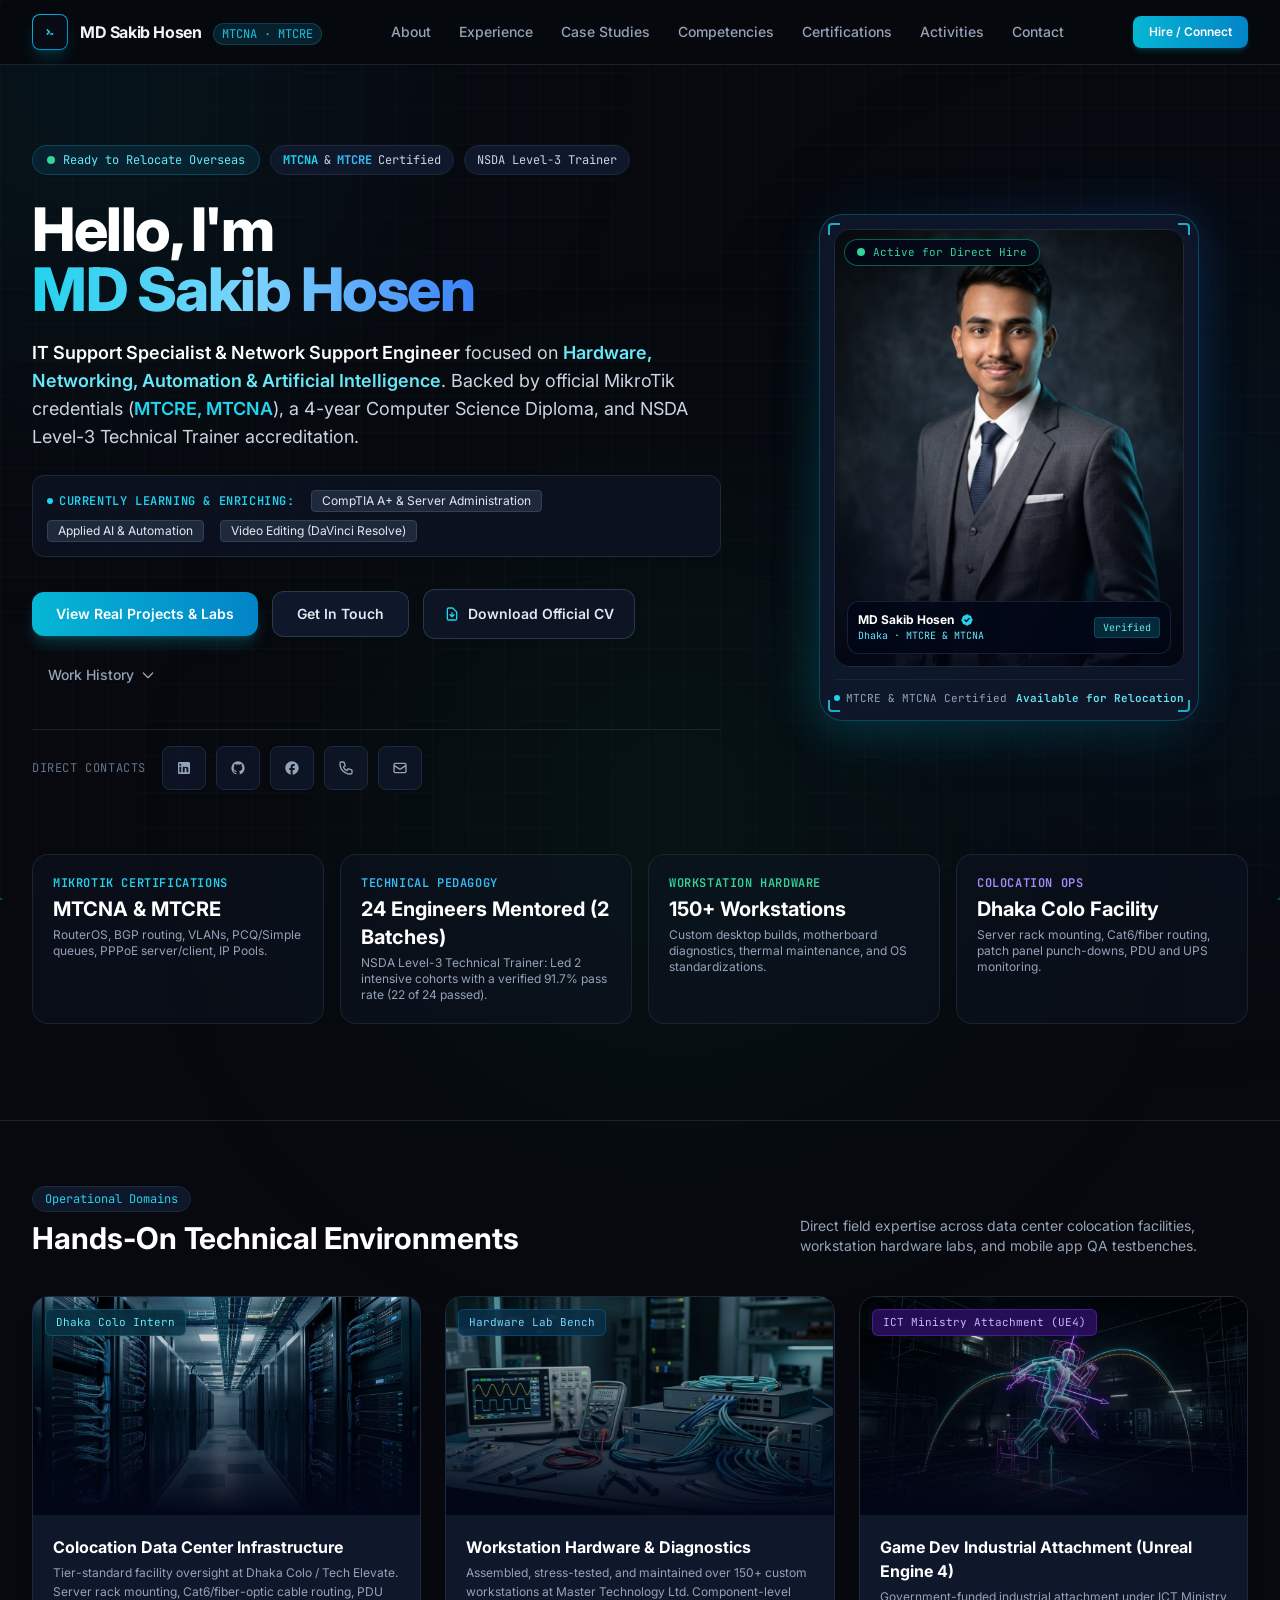
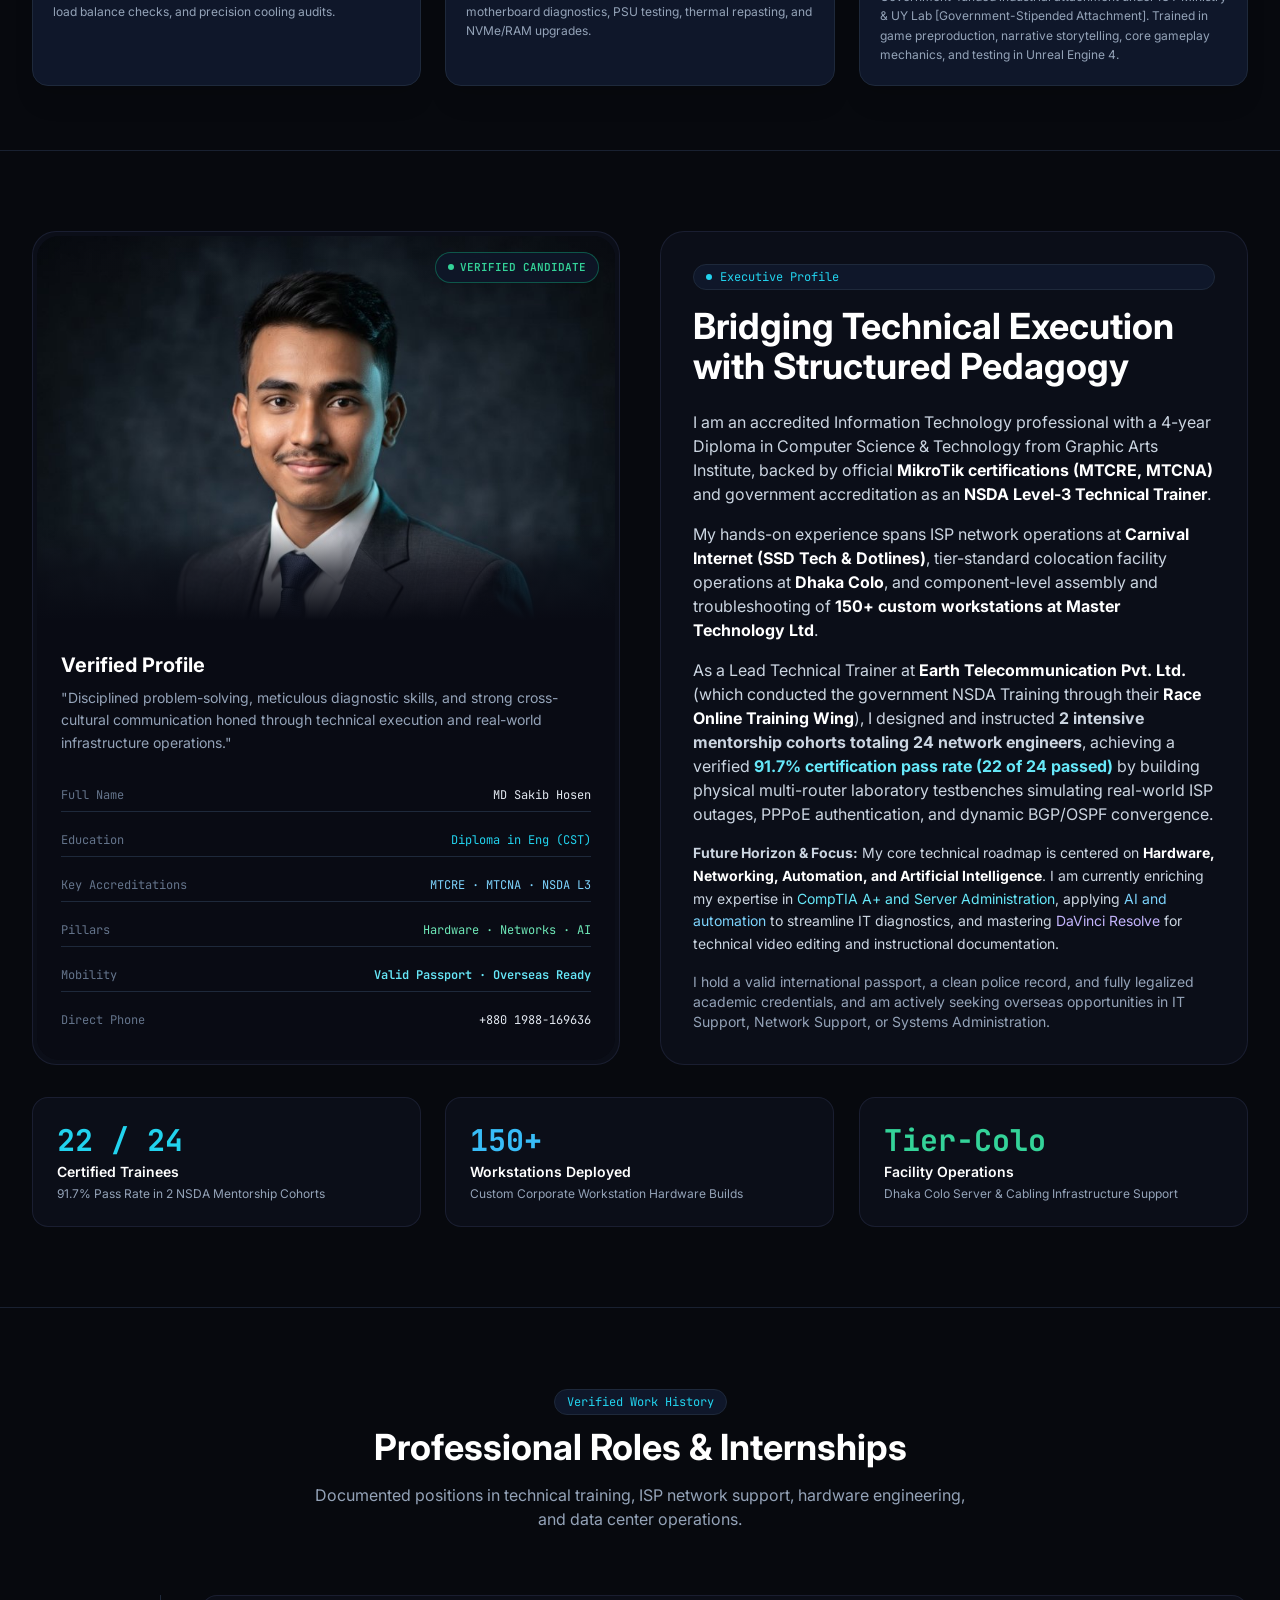
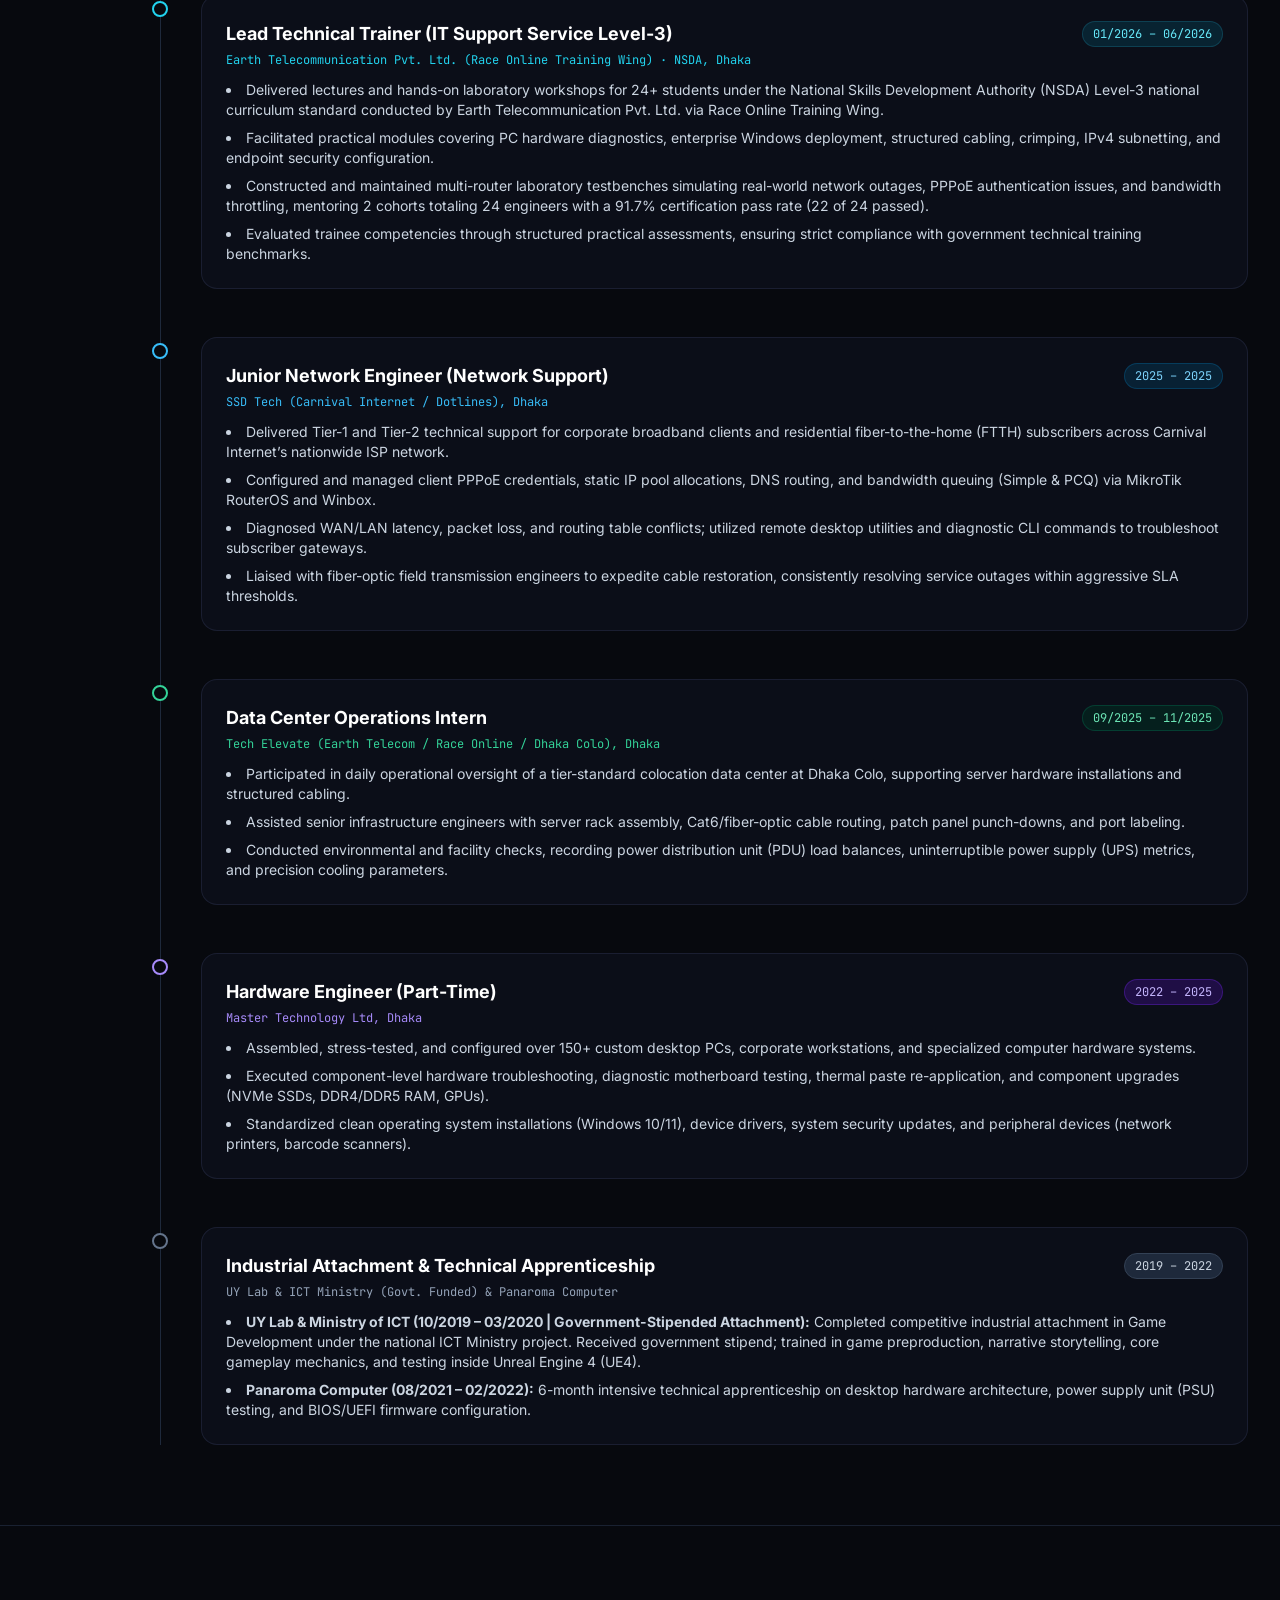
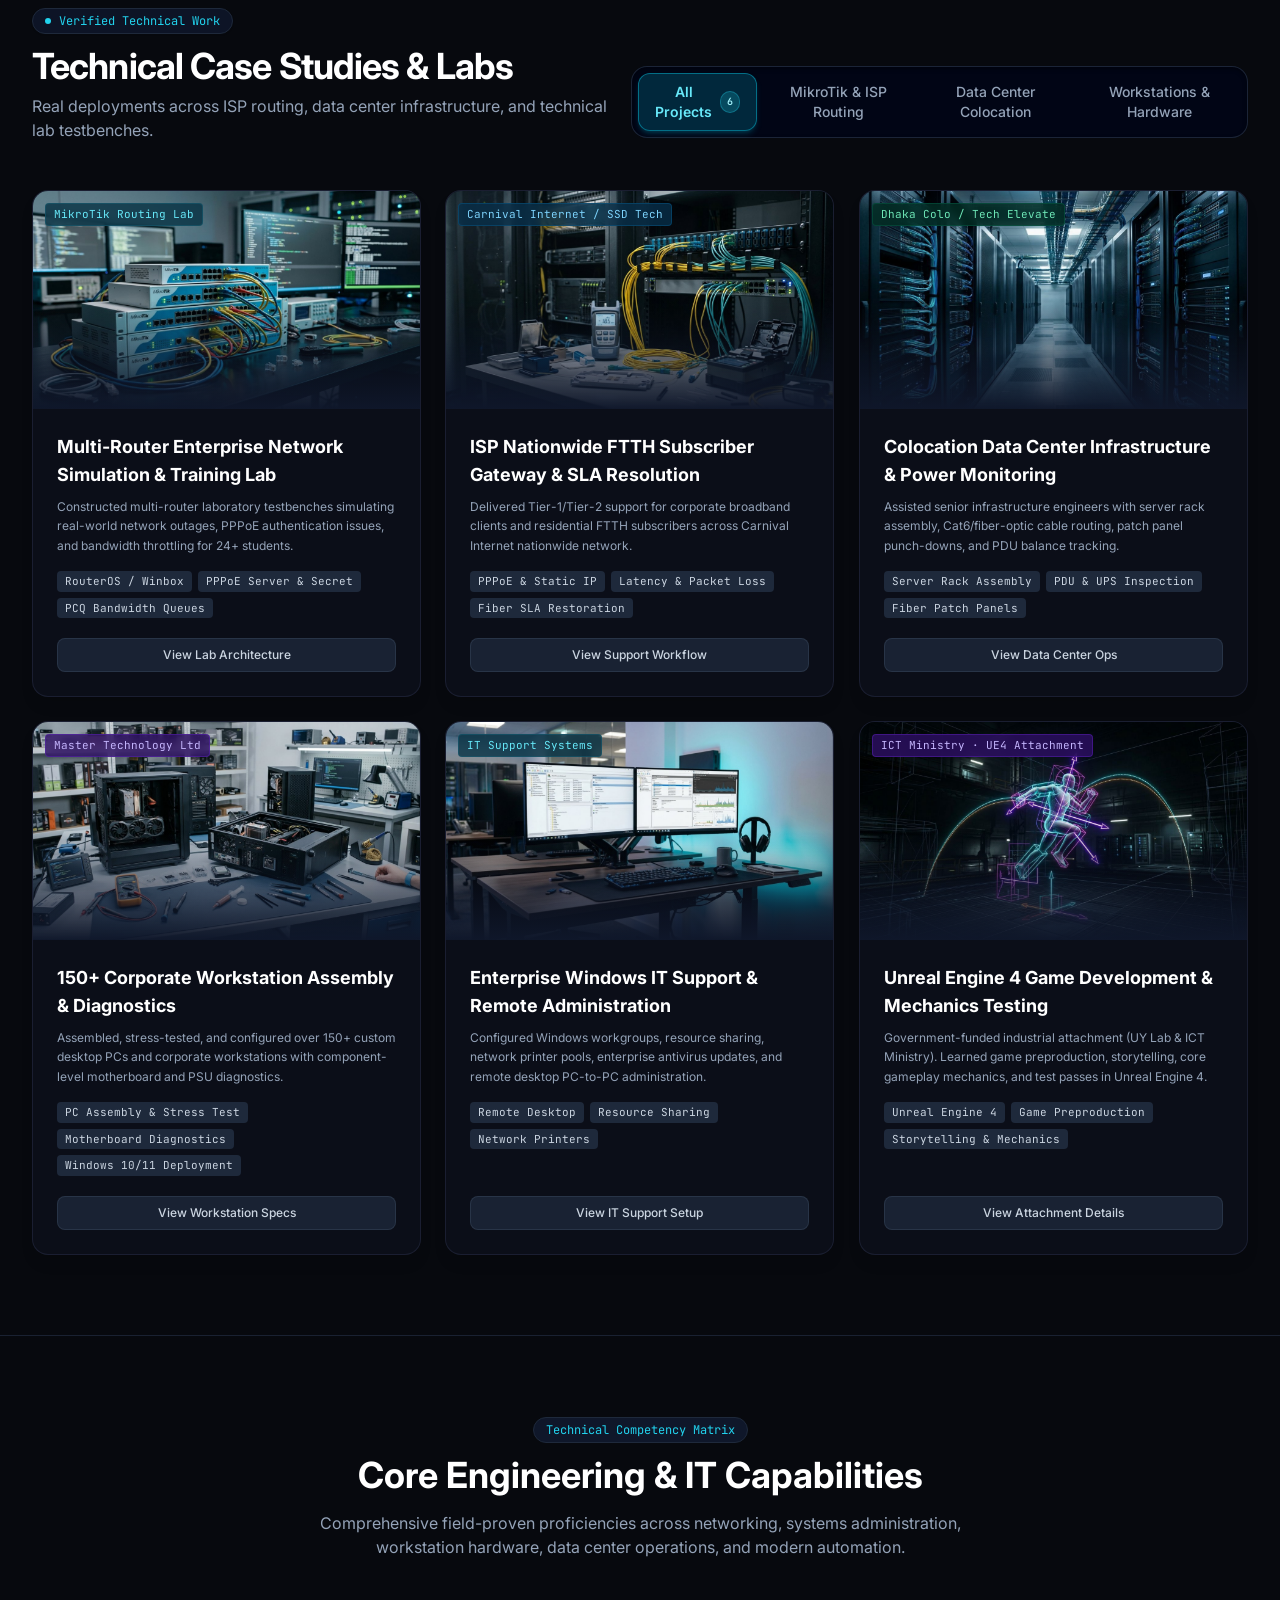
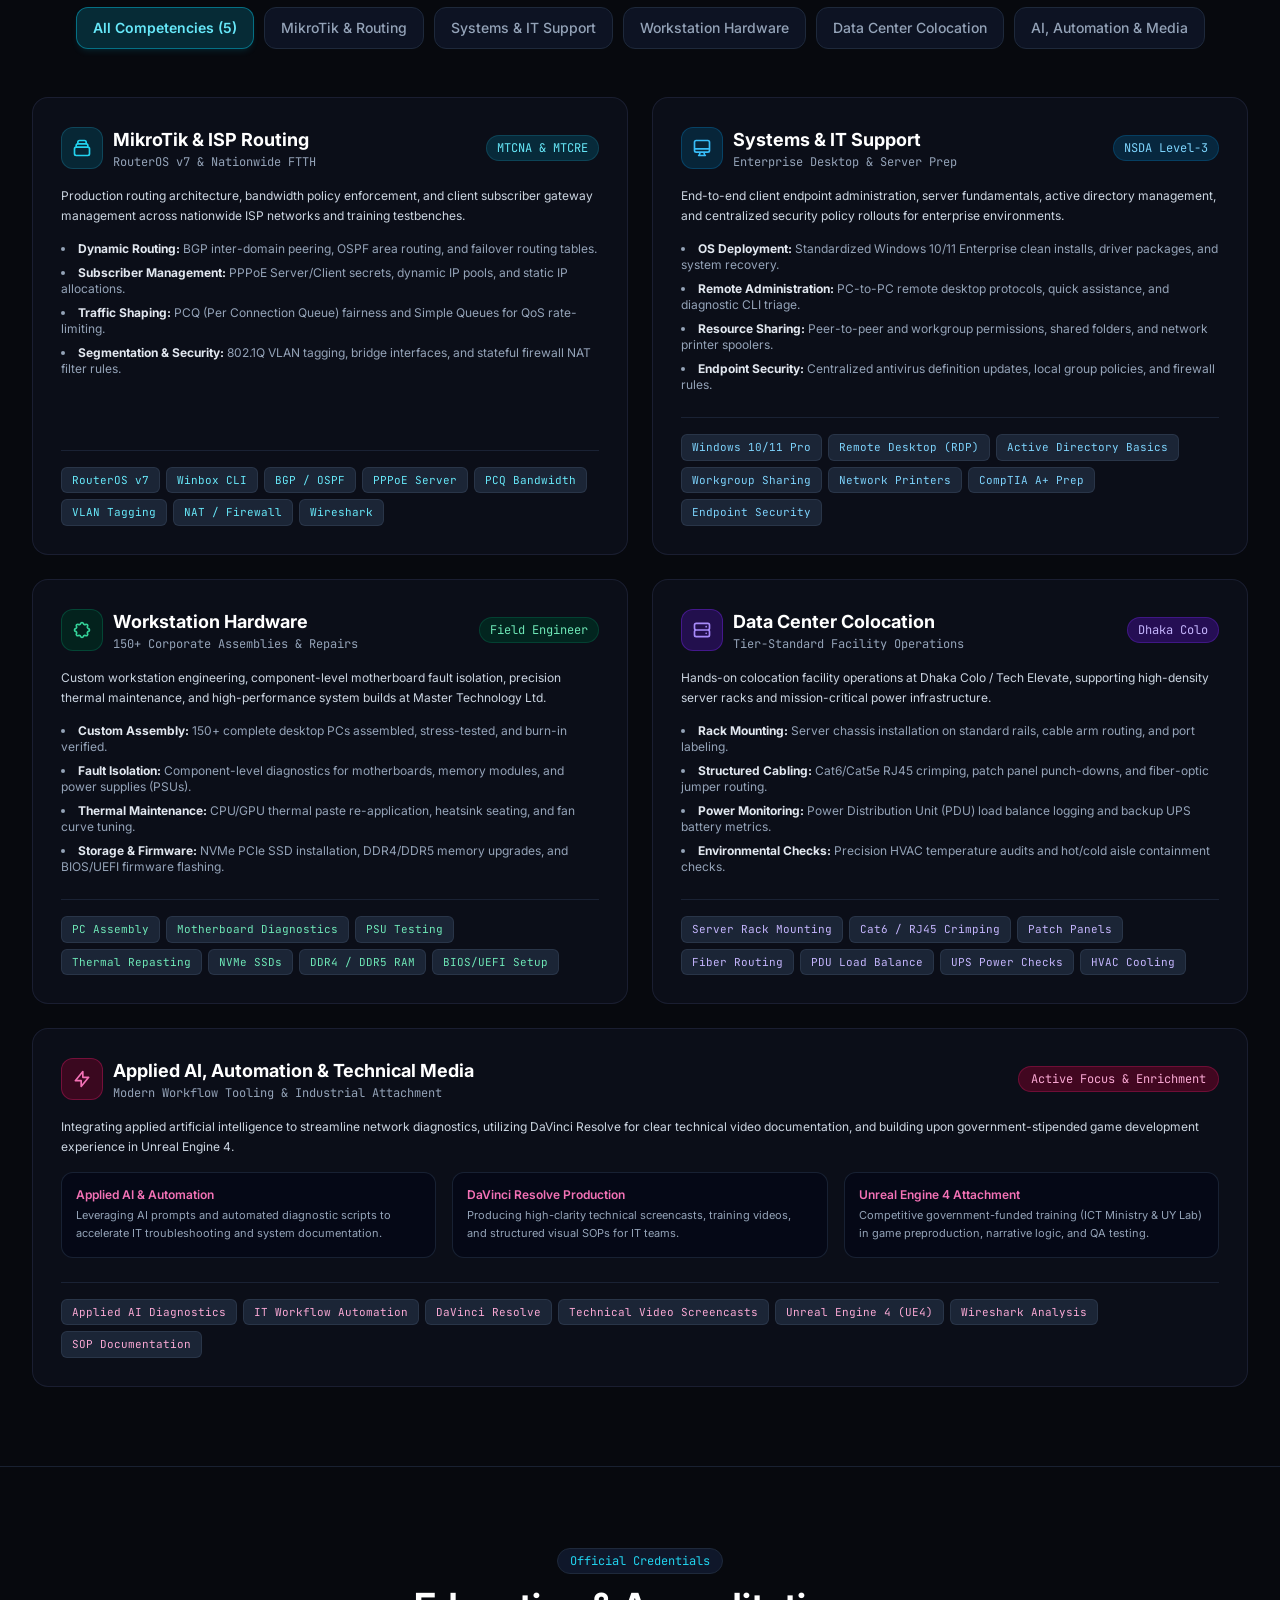
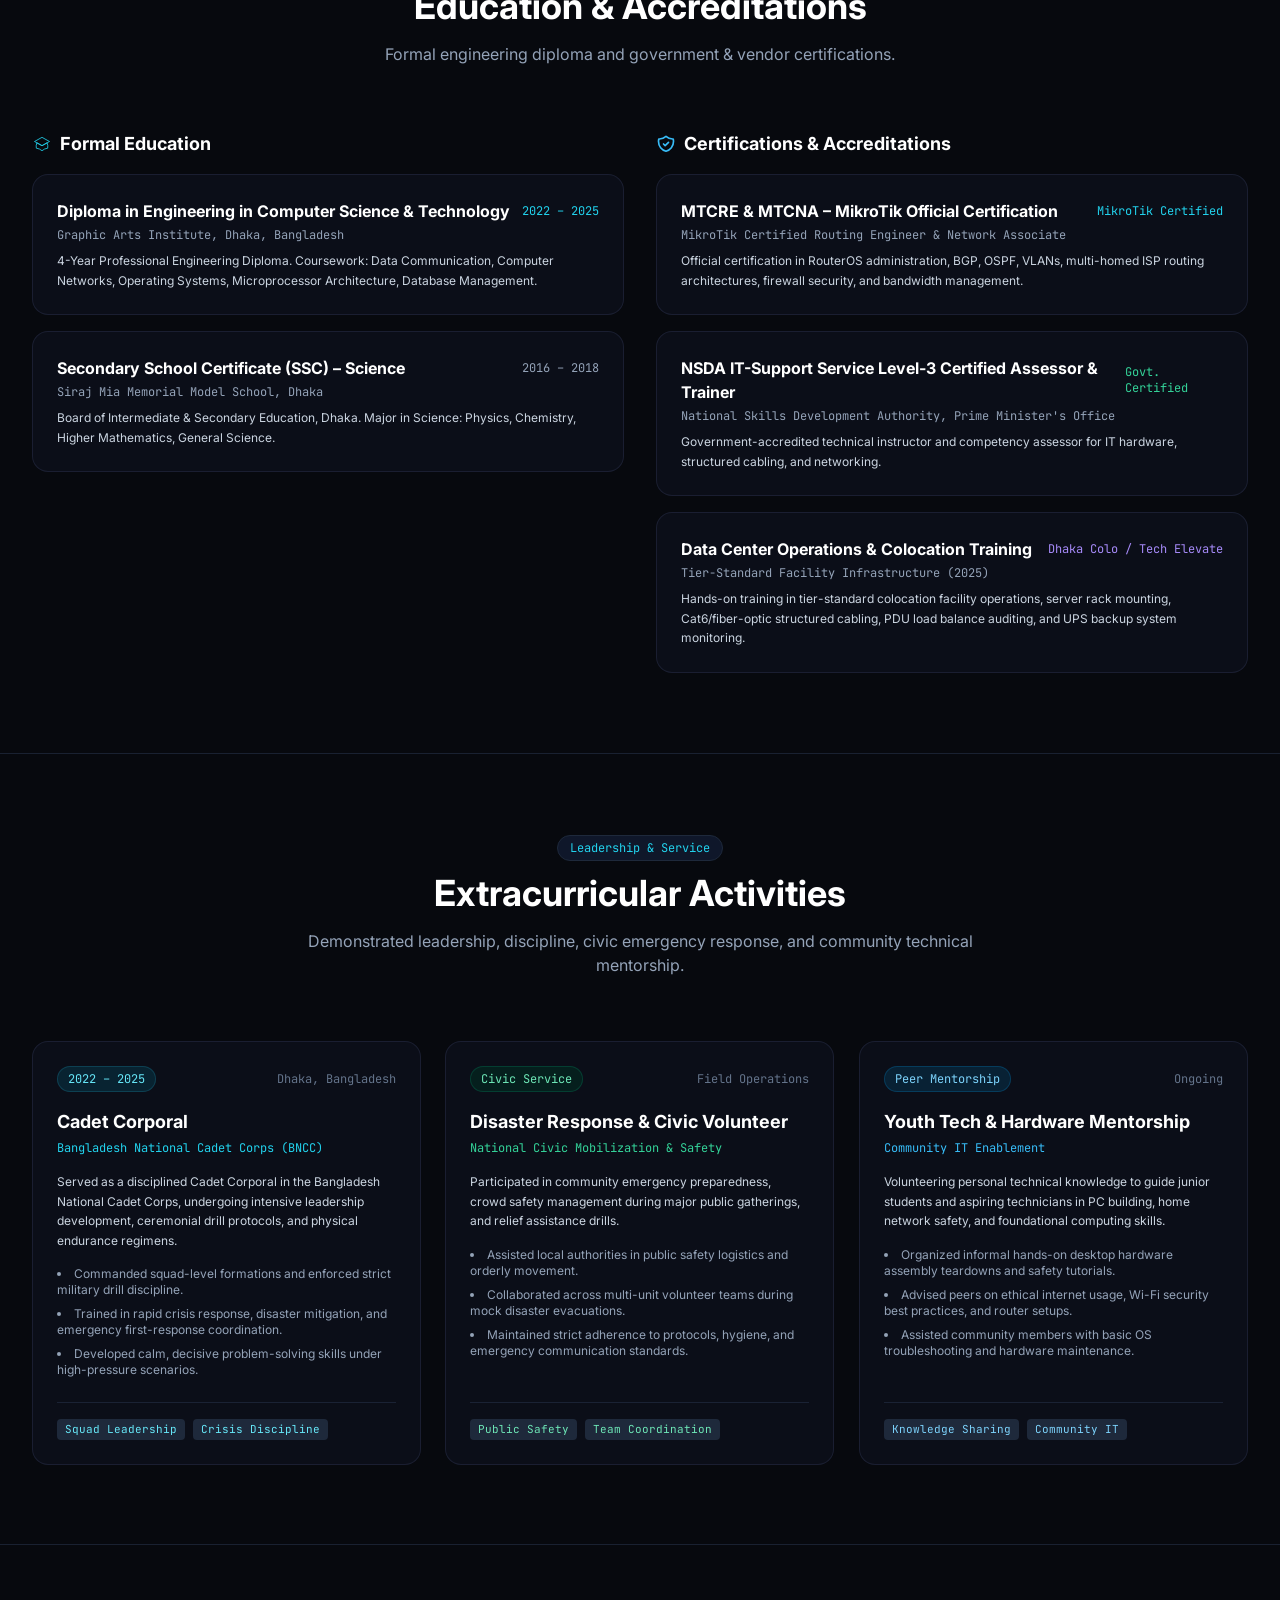
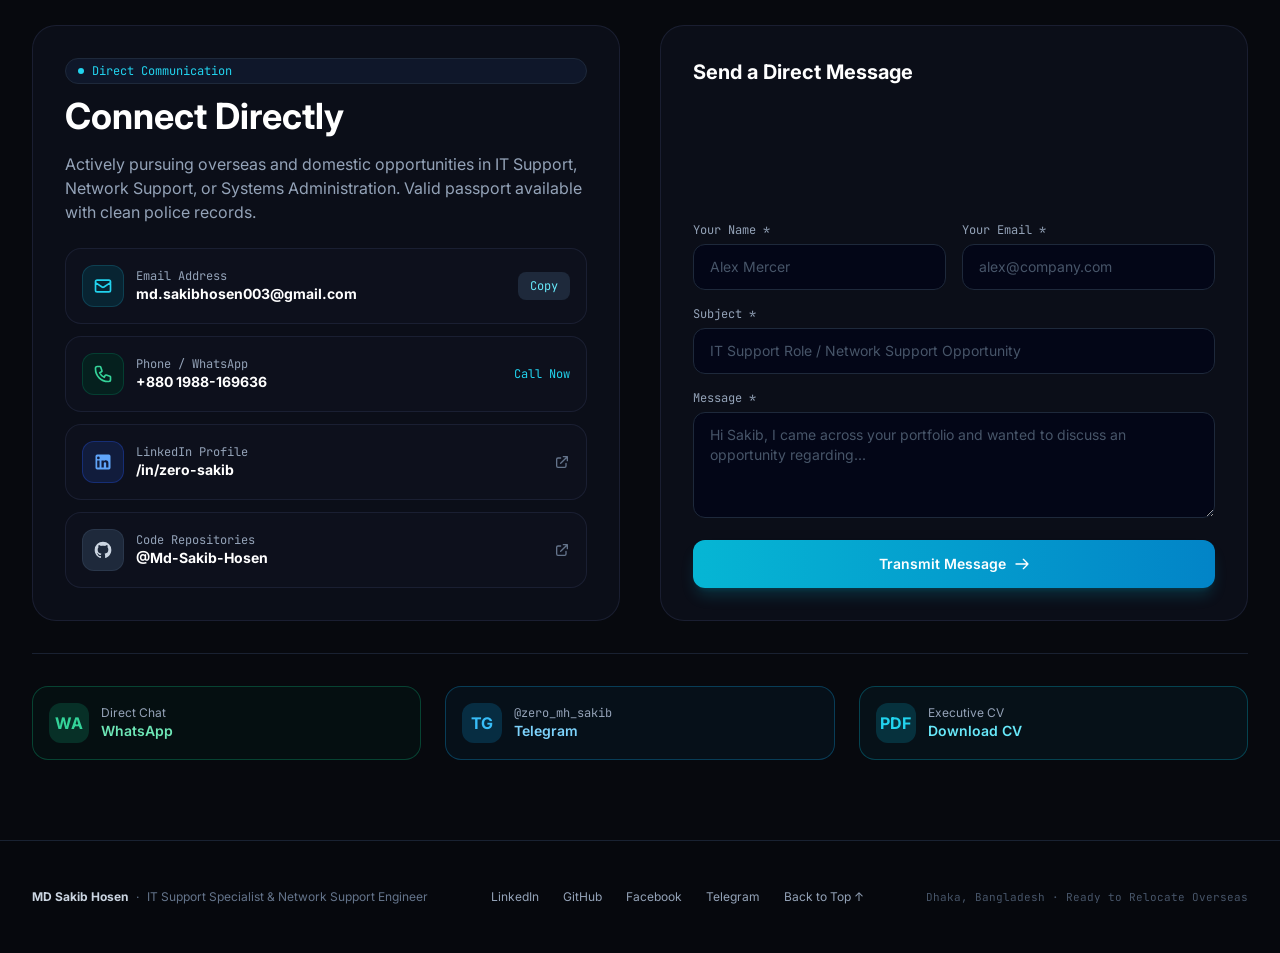
==== commit 6c3f7bf3: "Updated for GTmetrix" ====
--- a/index.html
+++ b/index.html
@@ -1680,11 +1680,16 @@
       animId = requestAnimationFrame(draw);
     }
     window.addEventListener('load', () => {
-      if ('requestIdleCallback' in window) {
-        requestIdleCallback(initParticleCanvas, { timeout: 600 });
-      } else {
-        setTimeout(initParticleCanvas, 250);
-      }
+      let started = false;
+      const startCanvas = () => {
+        if (started) return;
+        started = true;
+        initParticleCanvas();
+      };
+      setTimeout(startCanvas, 2200);
+      ['pointerdown', 'scroll'].forEach(ev =>
+        window.addEventListener(ev, startCanvas, { once: true, passive: true })
+      );
     });
 
     // 2. Scroll Progress Bar & Floating Back-to-Top Button Handler
@@ -2063,8 +2068,10 @@
   <!-- Deferred Analytics (Loads after window.load + idle to keep TBT low) -->
   <script>
     window.addEventListener('load', function () {
-      var schedule = window.requestIdleCallback || function (cb) { return setTimeout(cb, 1200); };
-      schedule(function () {
+      var loaded = false;
+      function loadAnalytics() {
+        if (loaded) return;
+        loaded = true;
         // Google Analytics (gtag.js)
         window.dataLayer = window.dataLayer || [];
         window.gtag = function () { dataLayer.push(arguments); };
@@ -2095,7 +2102,11 @@
         cf.src = 'https://static.cloudflareinsights.com/beacon.min.js';
         cf.setAttribute('data-cf-beacon', '{"token": "4db602b719e9453c8d48262ecae5fd04"}');
         document.body.appendChild(cf);
-      }, { timeout: 2500 });
+      }
+      setTimeout(loadAnalytics, 4000);
+      ['pointerdown', 'keydown', 'scroll', 'touchstart'].forEach(function (ev) {
+        window.addEventListener(ev, loadAnalytics, { once: true, passive: true });
+      });
     });
   </script>
 </body>
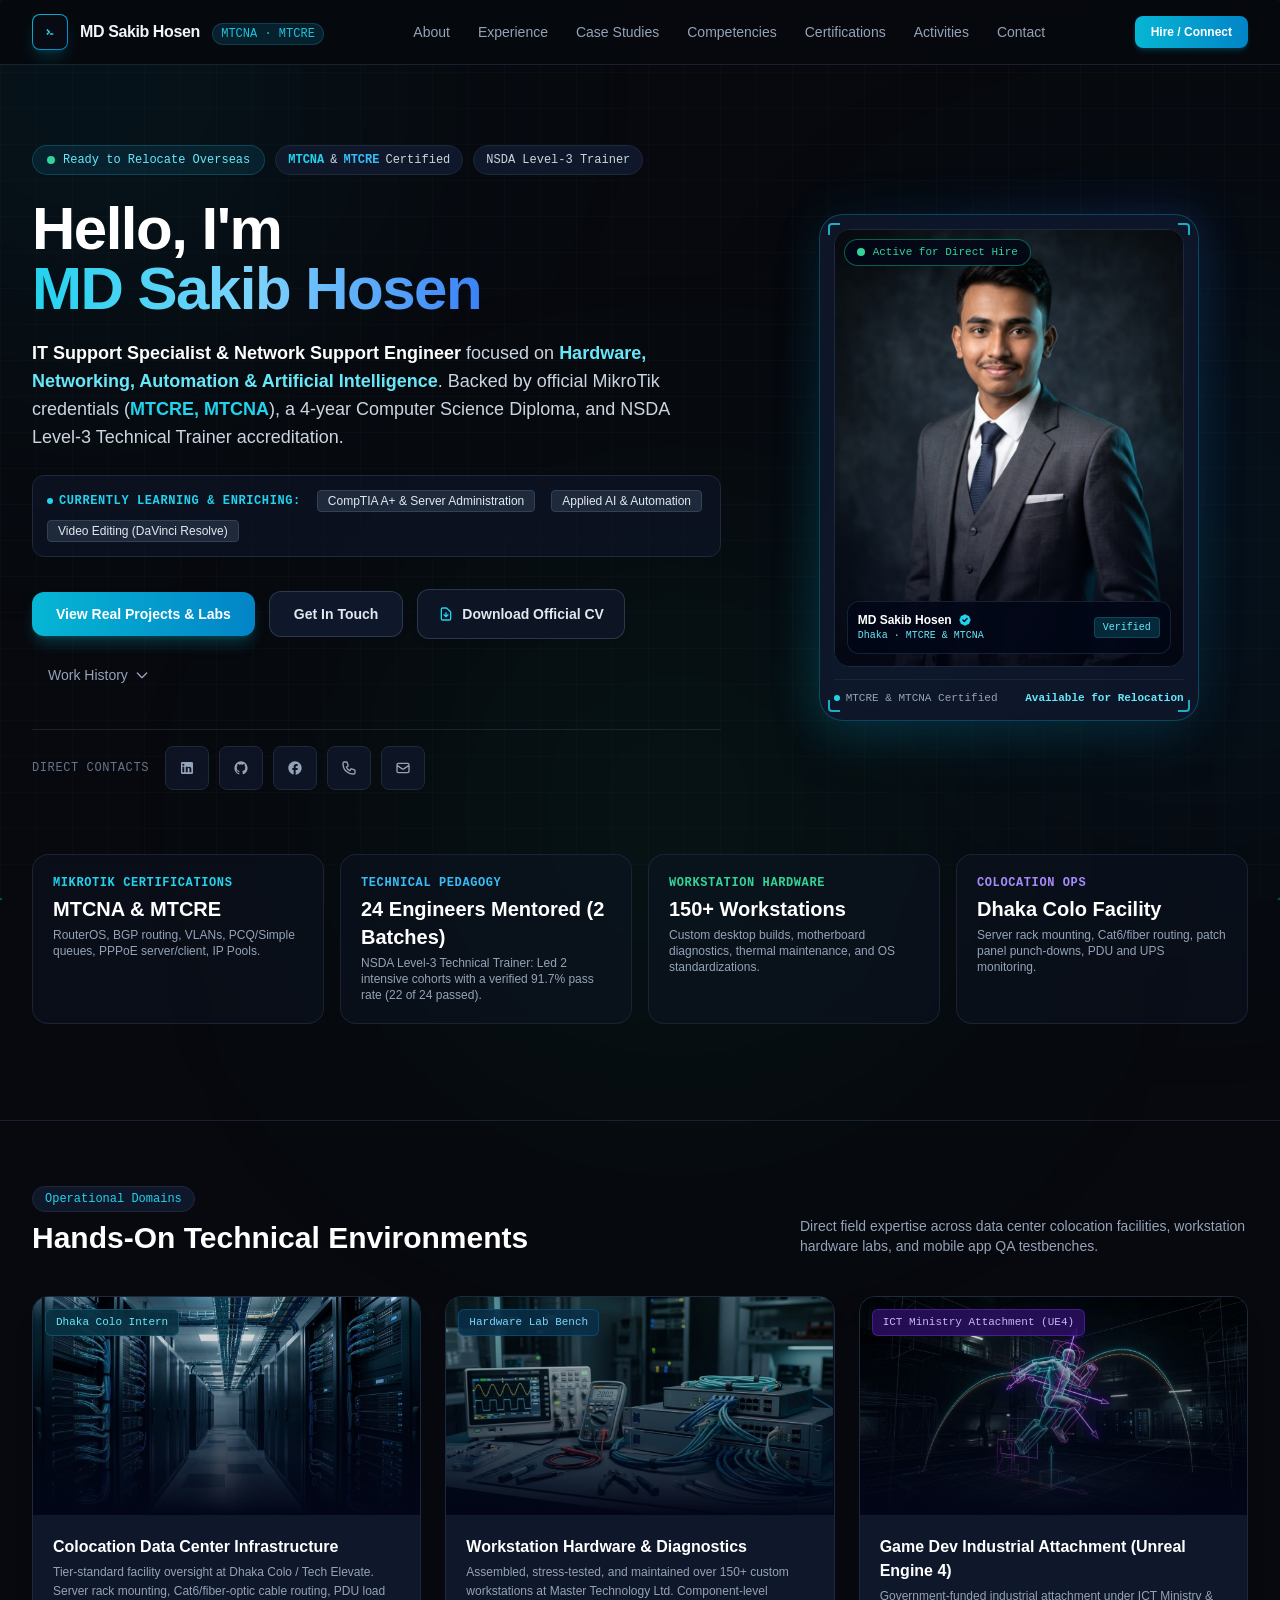
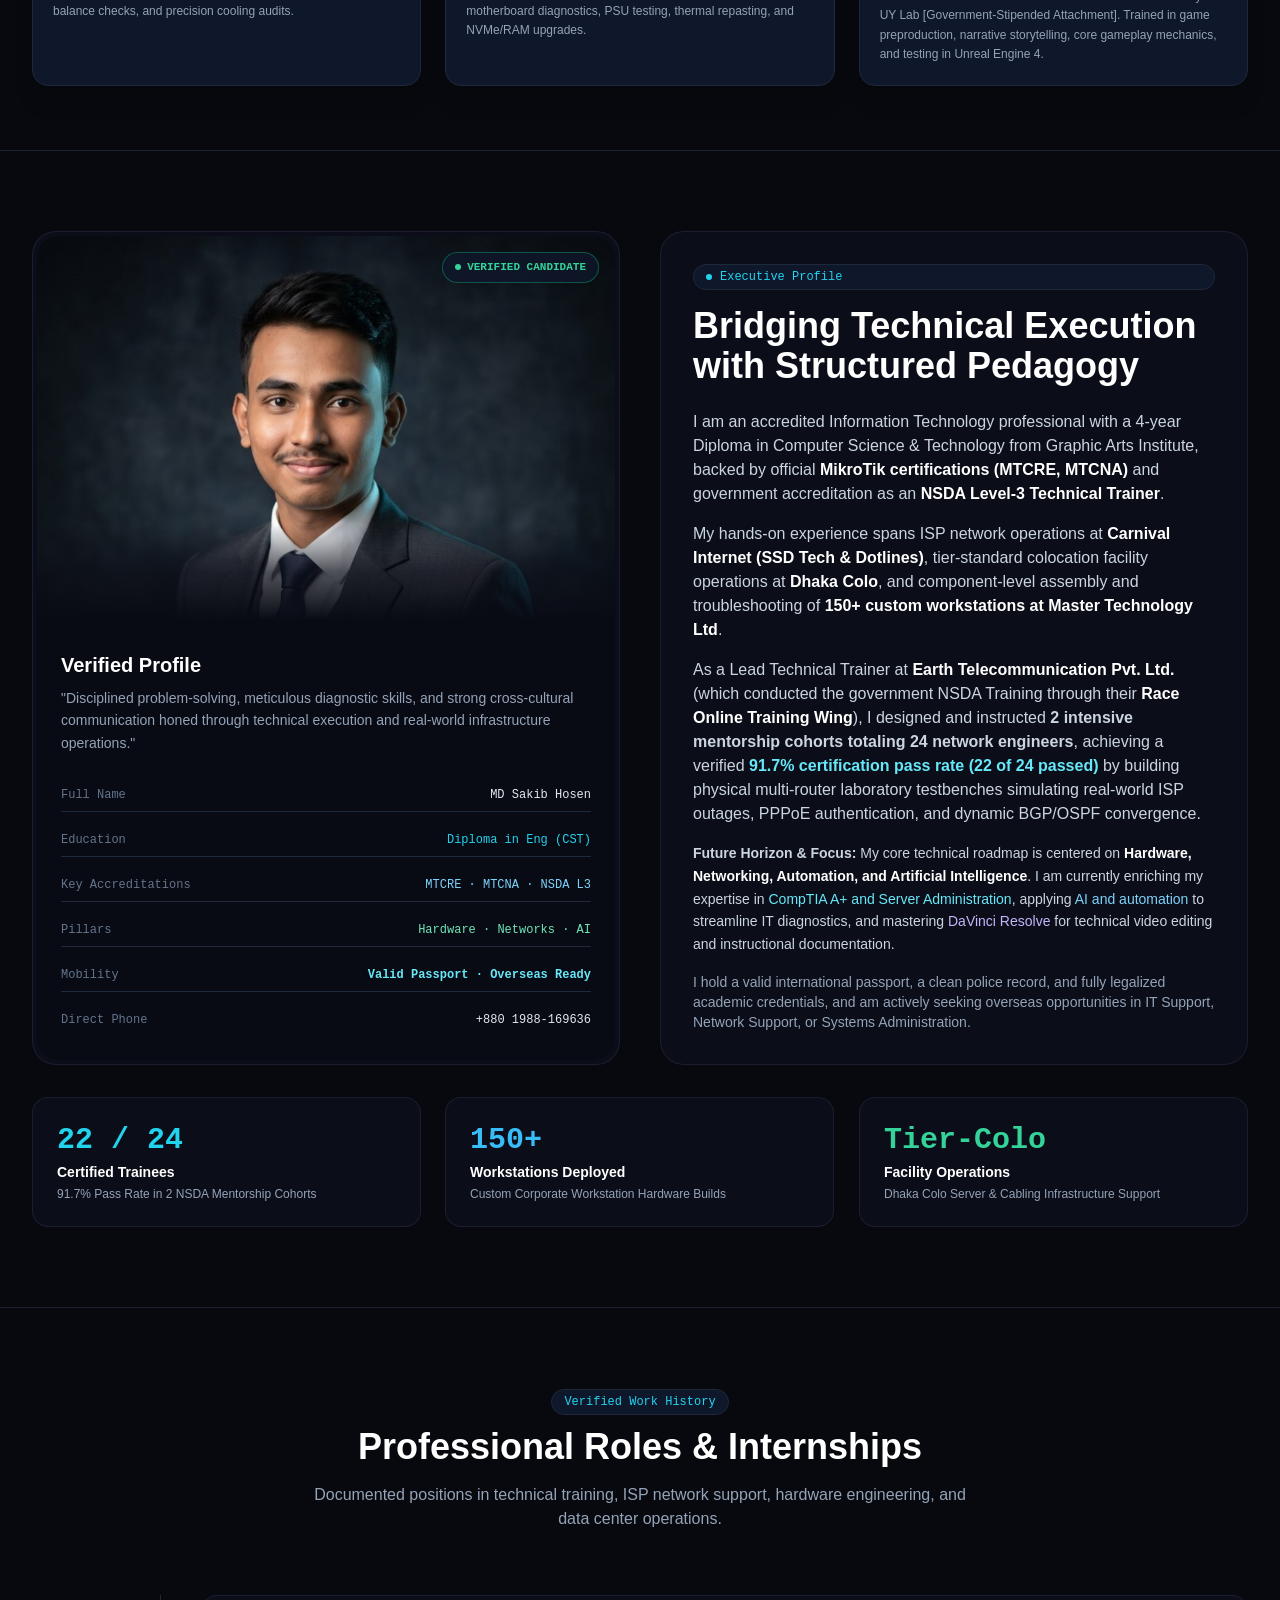
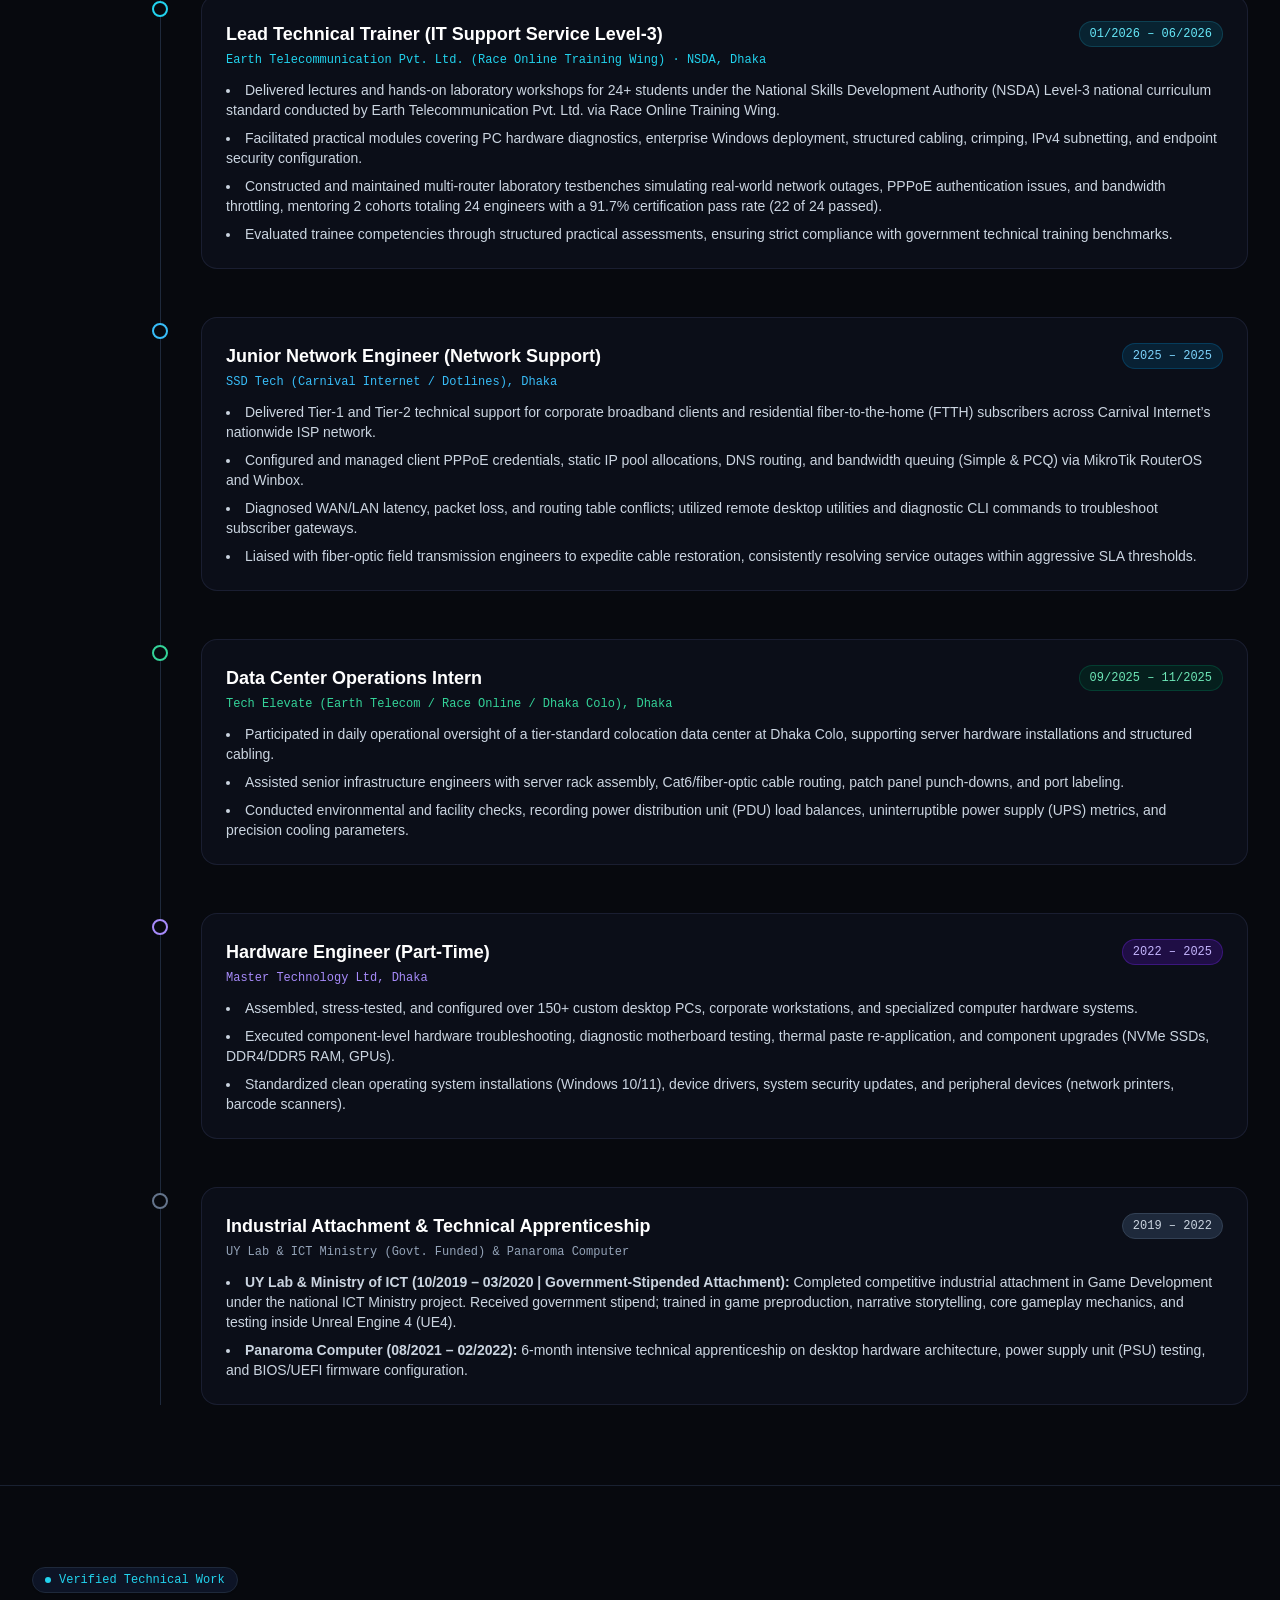
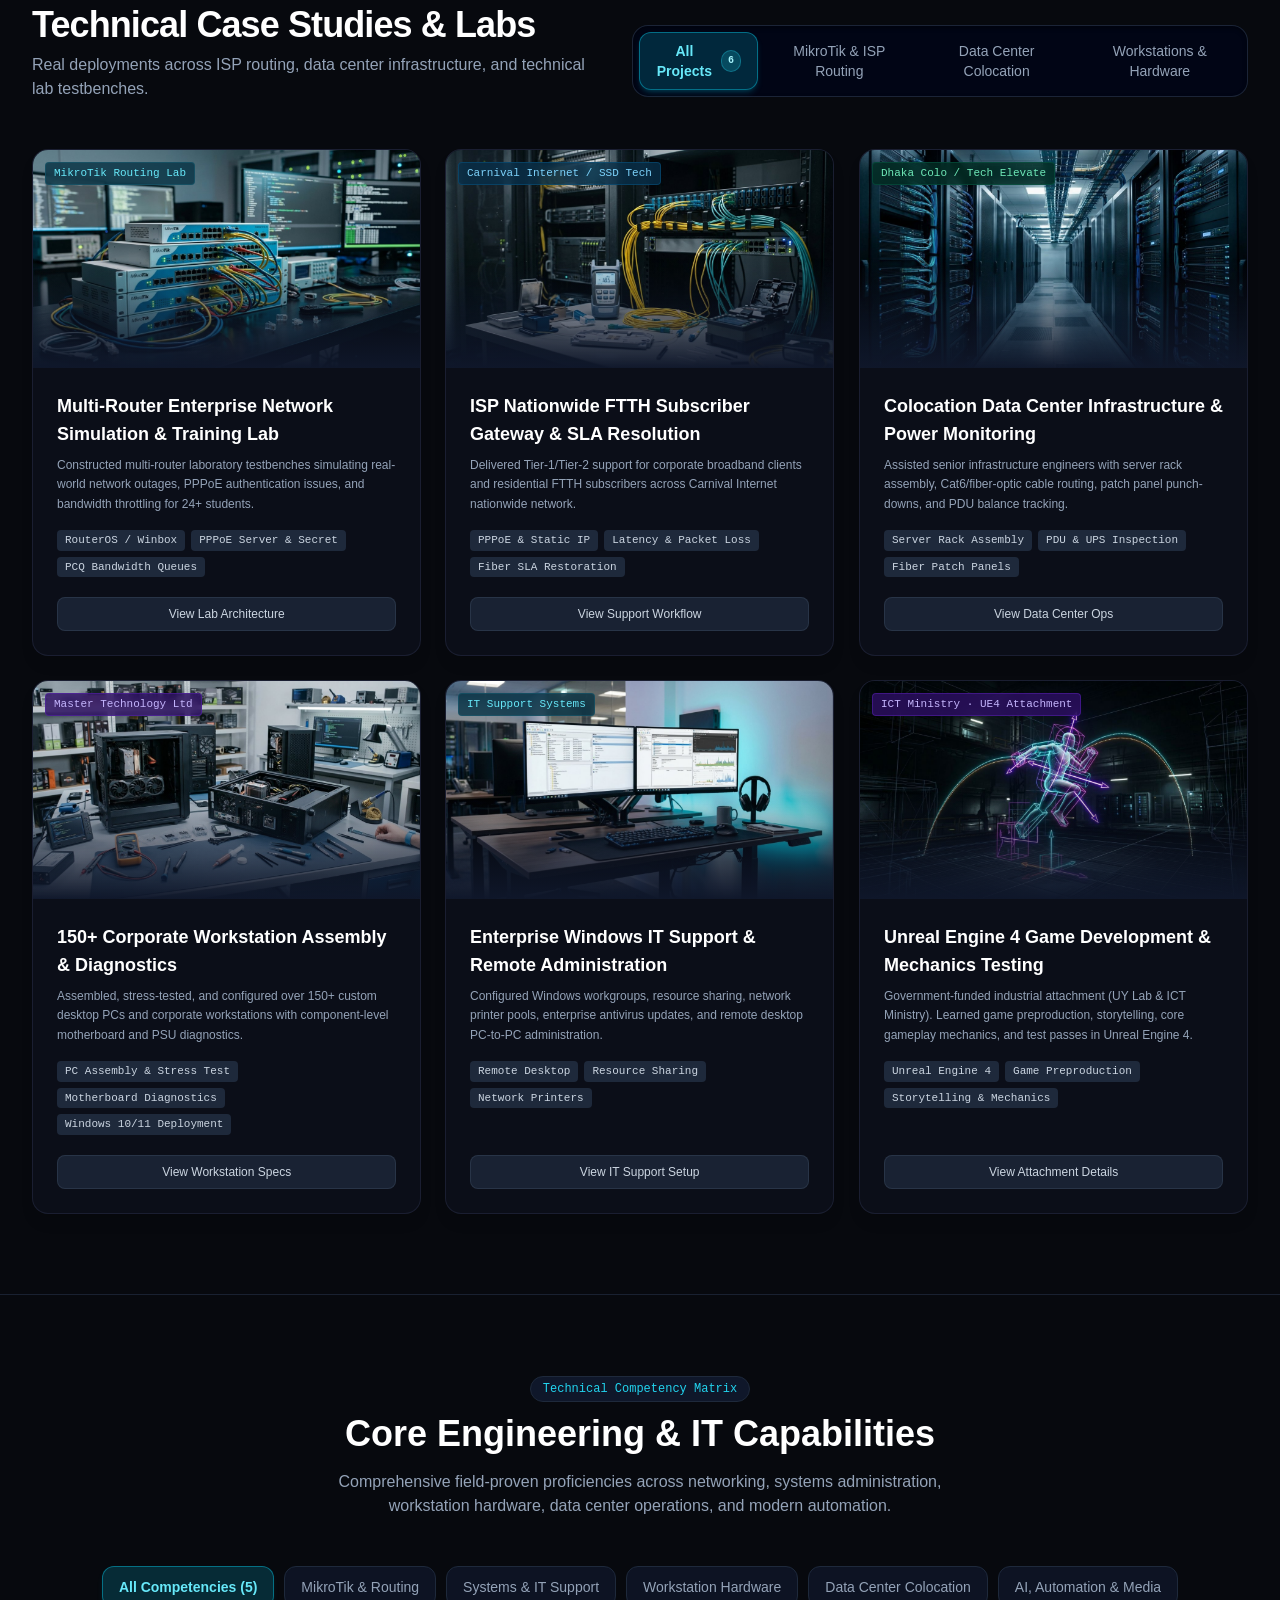
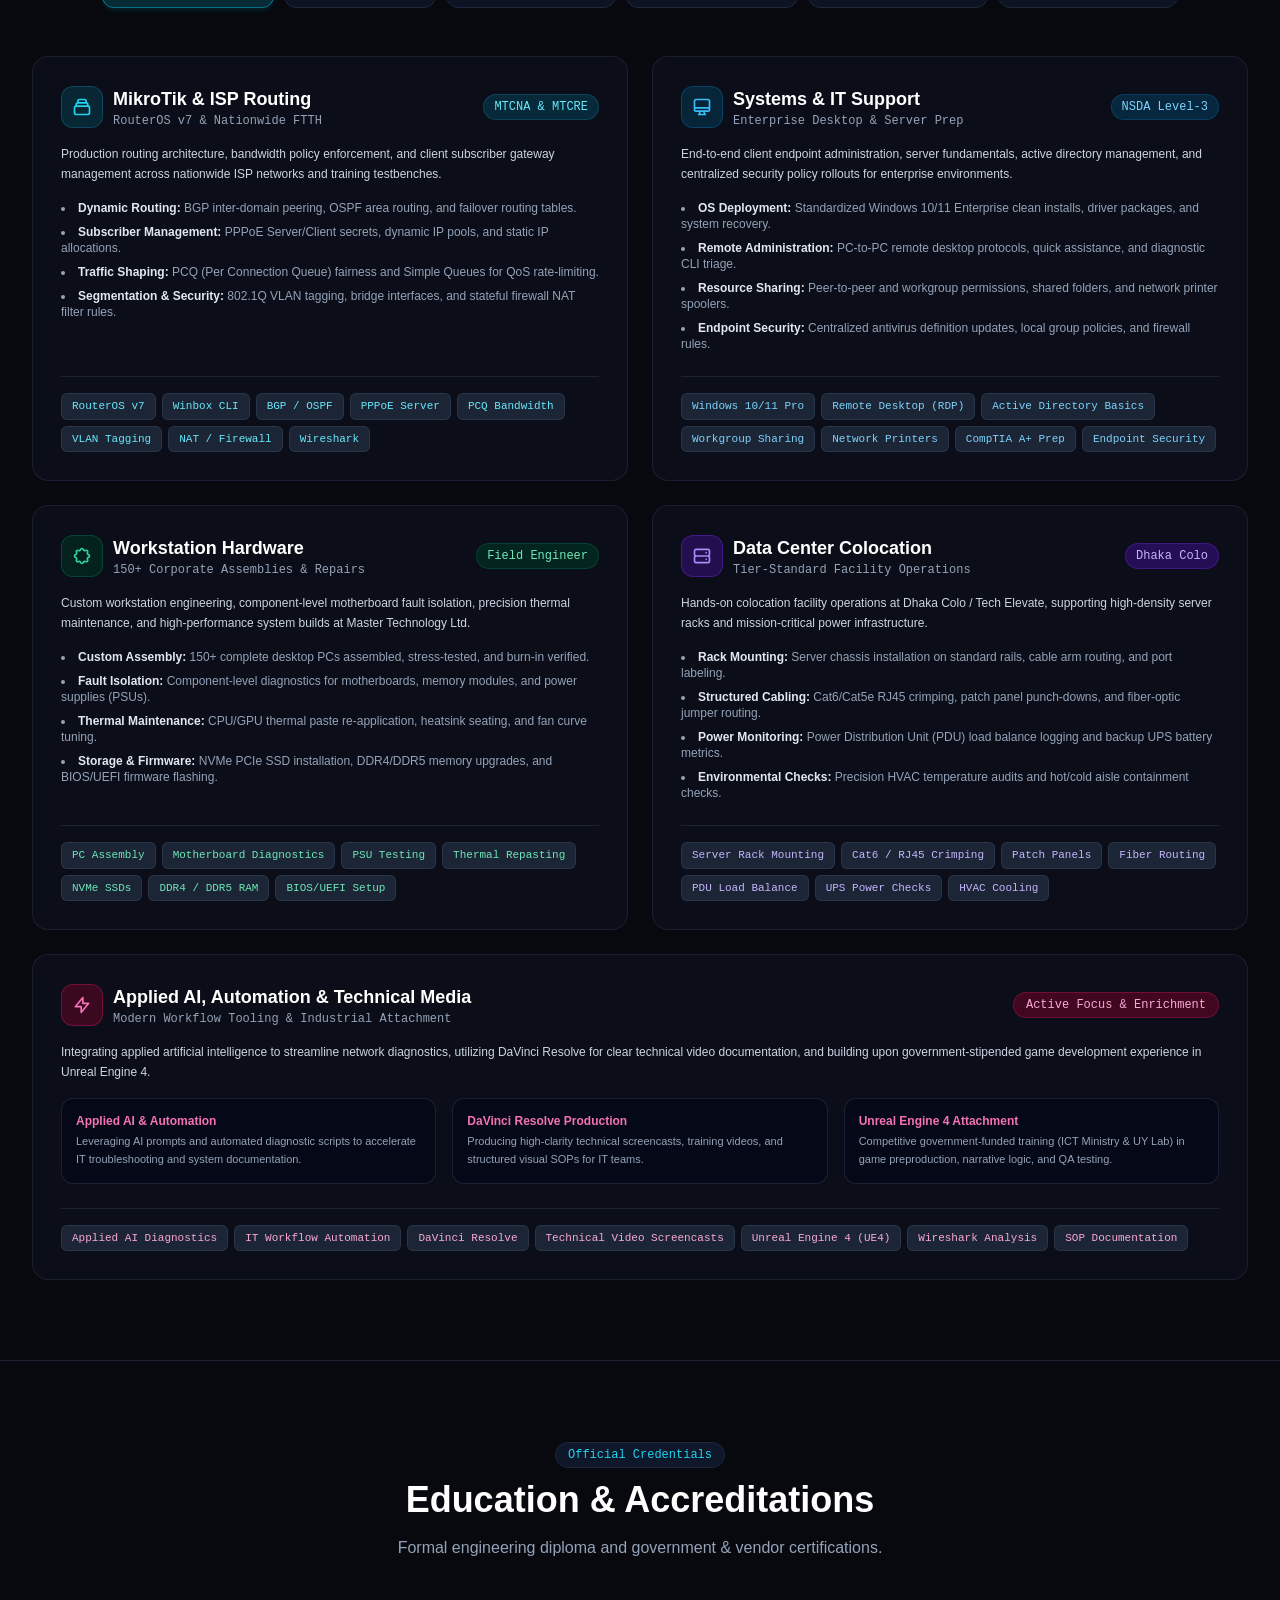
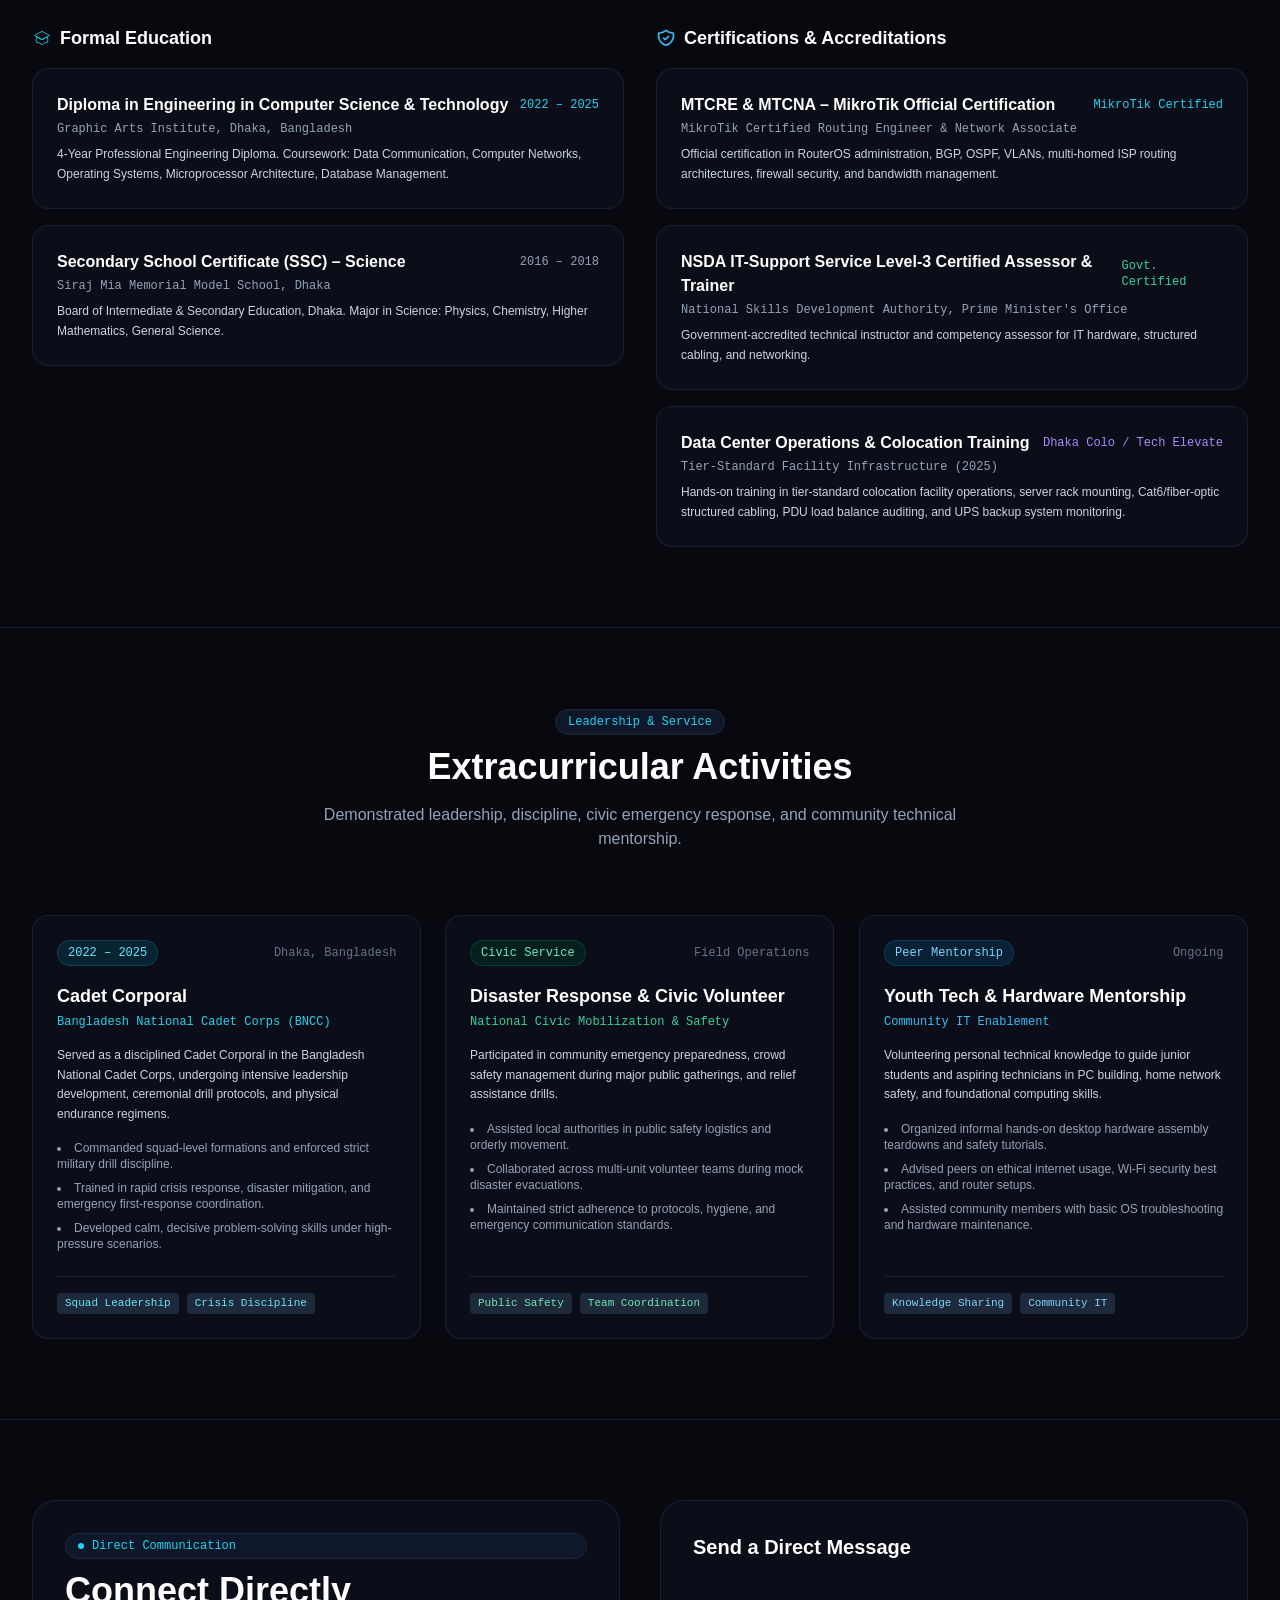
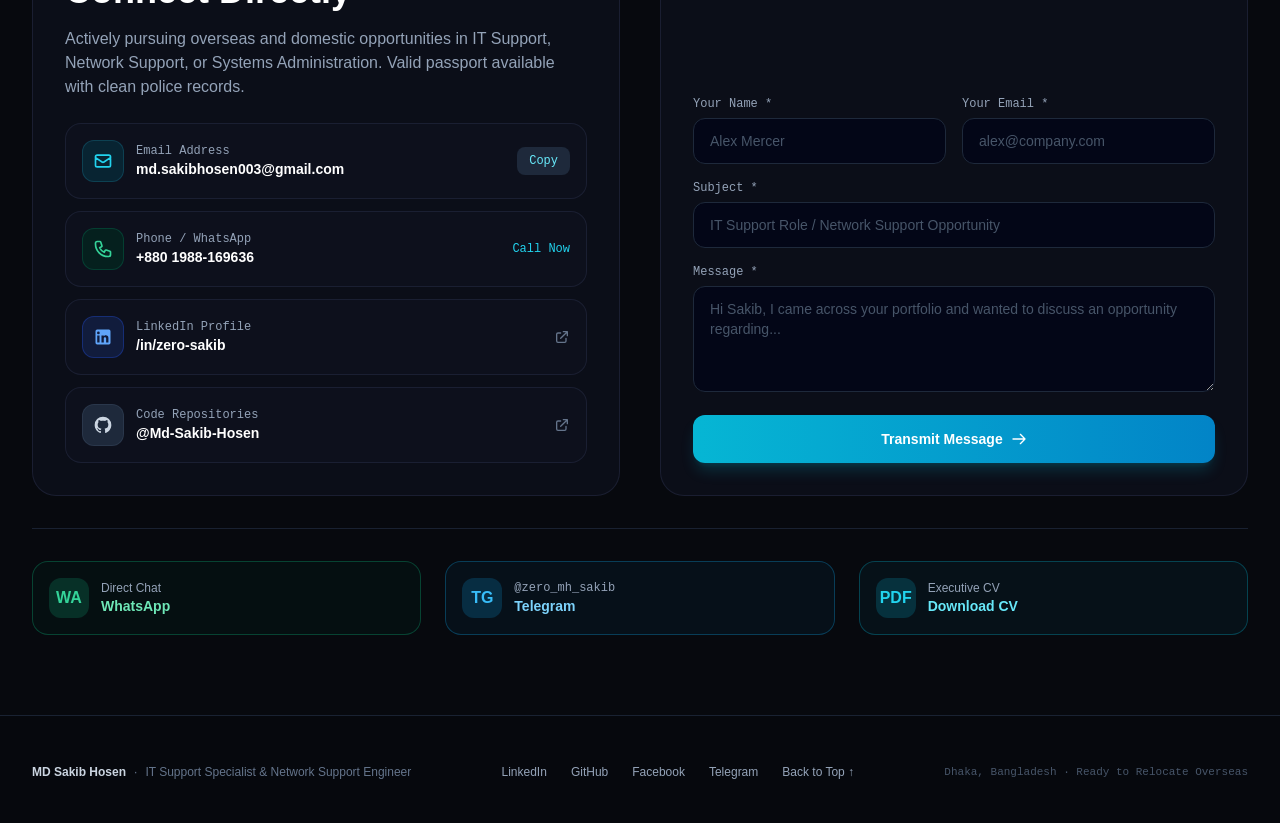
==== commit fe947ddb: "Update 3.0" ====
--- a/index.html
+++ b/index.html
@@ -6,6 +6,10 @@
   <title>MD Sakib Hosen | IT & Network Support Engineer</title>
   <meta name="description" content="Portfolio of MD Sakib Hosen - Certified MTCNA, MTCRE & NSDA Level-3 IT Support Specialist & Network Support Engineer. Open to overseas relocation.">
   <meta name="yandex-verification" content="9bbd50a5fc897023" />
+  <meta name="referrer" content="strict-origin-when-cross-origin">
+  <meta http-equiv="Content-Security-Policy" content="default-src 'self'; script-src 'self' 'unsafe-inline' https://www.googletagmanager.com https://www.google-analytics.com https://analytics.ahrefs.com https://www.clarity.ms https://*.clarity.ms https://static.cloudflareinsights.com; style-src 'self' 'unsafe-inline' https://fonts.googleapis.com; font-src 'self' https://fonts.gstatic.com data:; img-src 'self' data: https:; connect-src 'self' https://formsubmit.co https://www.google-analytics.com https://analytics.google.com https://*.google-analytics.com https://analytics.ahrefs.com https://*.clarity.ms https://cloudflareinsights.com https://*.cloudflareinsights.com; object-src 'none'; base-uri 'self'; form-action 'self' https://formsubmit.co; upgrade-insecure-requests;">
+  <meta name="theme-color" content="#07090e">
+  <link rel="manifest" href="manifest.json">
   <link rel="preconnect" href="https://fonts.googleapis.com">
   <link rel="preconnect" href="https://fonts.gstatic.com" crossorigin>
   <link href="https://fonts.googleapis.com/css2?family=Inter:wght@300;400;500;600;700;800&family=JetBrains+Mono:wght@400;500;600&display=swap" rel="stylesheet">
@@ -453,7 +457,7 @@
 
               <!-- Portrait Image Container with Aspect Ratio -->
               <div class="relative aspect-[4/5] w-full rounded-2xl overflow-hidden bg-slate-950 border border-slate-800">
-                <img id="hero-profile-img" src="assets/profile-sakib.jpg" fetchpriority="high" decoding="async" loading="eager" alt="MD Sakib Hosen - IT Support Specialist & Network Support Engineer" class="w-full h-full object-cover object-top transition-transform duration-500 hover:scale-105">
+                <img width="800" height="994" id="hero-profile-img" src="assets/profile-sakib.jpg" fetchpriority="high" decoding="async" loading="eager" alt="MD Sakib Hosen - IT Support Specialist & Network Support Engineer" class="w-full h-full object-cover object-top transition-transform duration-500 hover:scale-105">
 
                 <!-- Subtle Dark Vignette & Gradient Overlay -->
                 <div class="absolute -inset-px bg-gradient-to-t pointer-events-none from-slate-950 via-transparent to-transparent opacity-60 pointer-events-none"></div>
@@ -526,7 +530,7 @@
         <!-- Visual Card 1: Data Center Operations (Dhaka Colo) -->
         <div class="group relative rounded-2xl overflow-hidden bg-slate-900 border border-slate-800 hover:border-cyan-500/50 transition-all duration-500 hover:-translate-y-1.5 shadow-xl">
           <div class="aspect-video w-full overflow-hidden relative">
-            <img src="assets/datacenter-colo.jpg" loading="lazy" alt="Colocation data center server racks at Dhaka Colo" class="w-full h-full object-cover group-hover:scale-105 transition-transform duration-700 ease-out">
+            <img width="1280" height="714" src="assets/datacenter-colo.jpg" loading="lazy" alt="Colocation data center server racks at Dhaka Colo" class="w-full h-full object-cover group-hover:scale-105 transition-transform duration-700 ease-out">
             <div class="absolute -inset-px bg-gradient-to-t pointer-events-none from-slate-950 via-slate-950/40 to-transparent"></div>
             <span class="absolute top-3 left-3 text-[11px] font-mono px-2.5 py-1 rounded-md bg-cyan-950/80 text-cyan-300 border border-cyan-700/50 backdrop-blur-md">
               Dhaka Colo Intern
@@ -543,7 +547,7 @@
         <!-- Visual Card 2: Hardware Engineering (Master Technology / Panaroma) -->
         <div class="group relative rounded-2xl overflow-hidden bg-slate-900 border border-slate-800 hover:border-sky-500/50 transition-all duration-500 hover:-translate-y-1.5 shadow-xl">
           <div class="aspect-video w-full overflow-hidden relative">
-            <img src="assets/hardware-workbench.jpg" loading="lazy" alt="Hardware workstation assembly and diagnostic workbench" class="w-full h-full object-cover group-hover:scale-105 transition-transform duration-700 ease-out">
+            <img width="1280" height="714" src="assets/hardware-workbench.jpg" loading="lazy" alt="Hardware workstation assembly and diagnostic workbench" class="w-full h-full object-cover group-hover:scale-105 transition-transform duration-700 ease-out">
             <div class="absolute -inset-px bg-gradient-to-t pointer-events-none from-slate-950 via-slate-950/40 to-transparent"></div>
             <span class="absolute top-3 left-3 text-[11px] font-mono px-2.5 py-1 rounded-md bg-sky-950/80 text-sky-300 border border-sky-700/50 backdrop-blur-md">
               Hardware Lab Bench
@@ -560,7 +564,7 @@
         <!-- Visual Card 3: Game Dev Industrial Attachment (UY Lab / ICT Ministry) -->
         <div class="group relative rounded-2xl overflow-hidden bg-slate-900 border border-slate-800 hover:border-violet-500/50 transition-all duration-500 hover:-translate-y-1.5 shadow-xl">
           <div class="aspect-video w-full overflow-hidden relative">
-            <img src="assets/game-dev-ue4.jpg" loading="lazy" alt="Unreal Engine 4 game development and mechanics testing simulation" class="w-full h-full object-cover group-hover:scale-105 transition-transform duration-700 ease-out">
+            <img width="1280" height="714" src="assets/game-dev-ue4.jpg" loading="lazy" alt="Unreal Engine 4 game development and mechanics testing simulation" class="w-full h-full object-cover group-hover:scale-105 transition-transform duration-700 ease-out">
             <div class="absolute -inset-px bg-gradient-to-t pointer-events-none from-slate-950 via-slate-950/40 to-transparent"></div>
             <span class="absolute top-3 left-3 text-[11px] font-mono px-2.5 py-1 rounded-md bg-violet-950/80 text-violet-300 border border-violet-700/50 backdrop-blur-md">
               ICT Ministry Attachment (UE4)
@@ -584,7 +588,7 @@
             <div class="rounded-[22px] bg-[#090b14] relative overflow-hidden h-full flex flex-col justify-between">
               <!-- Seamless Integrated Portrait Header (Bigger & Properly Fitted) -->
               <div class="relative w-full h-80 sm:h-96 overflow-hidden group/pic">
-                <img id="verified-profile-img" src="assets/profile-sakib.jpg" fetchpriority="high" decoding="async" loading="lazy" alt="MD Sakib Hosen - Authentic Verified Identity Portrait" class="w-full h-full object-cover object-top group-hover/pic:scale-105 transition-all duration-700">
+                <img width="800" height="994" id="verified-profile-img" src="assets/profile-sakib.jpg" decoding="async" loading="lazy" alt="MD Sakib Hosen - Authentic Verified Identity Portrait" class="w-full h-full object-cover object-top group-hover/pic:scale-105 transition-all duration-700">
                 <!-- Refined smooth natural gradient blend -->
                 <div class="absolute inset-x-0 bottom-0 h-24 bg-gradient-to-t from-[#090b14] via-[#090b14]/70 to-transparent"></div>
                 <div class="absolute inset-x-0 top-0 h-12 bg-gradient-to-b from-[#090b14]/25 to-transparent"></div>
@@ -817,7 +821,7 @@
         <!-- Project 1: Multi-Router NSDA Lab Testbench -->
         <div class="project-card spotlight-card rounded-2xl bg-slate-900/50 border border-slate-800/80 overflow-hidden flex flex-col justify-between hover:border-cyan-500/40 hover:-translate-y-1.5 transition-all duration-300 group shadow-lg" data-category="network">
           <div class="aspect-[16/9] w-full overflow-hidden relative">
-            <img src="assets/project-mikrotik-lab.jpg" loading="lazy" alt="Mikrotik router testbench" class="w-full h-full object-cover group-hover:scale-105 transition-transform duration-500">
+            <img width="1280" height="714" src="assets/project-mikrotik-lab.jpg" loading="lazy" alt="Mikrotik router testbench" class="w-full h-full object-cover group-hover:scale-105 transition-transform duration-500">
             <div class="absolute -inset-px bg-gradient-to-t pointer-events-none from-slate-900 via-transparent to-transparent"></div>
             <span class="absolute top-3 left-3 text-[11px] font-mono px-2 py-0.5 rounded bg-cyan-950/80 text-cyan-300 border border-cyan-800/50 backdrop-blur-sm">
               MikroTik Routing Lab
@@ -844,7 +848,7 @@
         <!-- Project 2: Carnival Internet ISP Technical Support -->
         <div class="project-card spotlight-card rounded-2xl bg-slate-900/50 border border-slate-800/80 overflow-hidden flex flex-col justify-between hover:border-sky-500/40 hover:-translate-y-1.5 transition-all duration-300 group shadow-lg" data-category="network">
           <div class="aspect-[16/9] w-full overflow-hidden relative">
-            <img src="assets/project-isp-ftth.jpg" loading="lazy" alt="ISP network monitoring" class="w-full h-full object-cover group-hover:scale-105 transition-transform duration-500">
+            <img width="1280" height="714" src="assets/project-isp-ftth.jpg" loading="lazy" alt="ISP network monitoring" class="w-full h-full object-cover group-hover:scale-105 transition-transform duration-500">
             <div class="absolute -inset-px bg-gradient-to-t pointer-events-none from-slate-900 via-transparent to-transparent"></div>
             <span class="absolute top-3 left-3 text-[11px] font-mono px-2 py-0.5 rounded bg-sky-950/80 text-sky-300 border border-sky-800/50 backdrop-blur-sm">
               Carnival Internet / SSD Tech
@@ -871,7 +875,7 @@
         <!-- Project 3: Colocation Data Center Operations (Dhaka Colo) -->
         <div class="project-card spotlight-card rounded-2xl bg-slate-900/50 border border-slate-800/80 overflow-hidden flex flex-col justify-between hover:border-emerald-500/40 hover:-translate-y-1.5 transition-all duration-300 group shadow-lg" data-category="datacenter">
           <div class="aspect-[16/9] w-full overflow-hidden relative">
-            <img src="assets/datacenter-colo.jpg" loading="lazy" alt="Dhaka Colo data center maintenance" class="w-full h-full object-cover group-hover:scale-105 transition-transform duration-500">
+            <img width="1280" height="714" src="assets/datacenter-colo.jpg" loading="lazy" alt="Dhaka Colo data center maintenance" class="w-full h-full object-cover group-hover:scale-105 transition-transform duration-500">
             <div class="absolute -inset-px bg-gradient-to-t pointer-events-none from-slate-900 via-transparent to-transparent"></div>
             <span class="absolute top-3 left-3 text-[11px] font-mono px-2 py-0.5 rounded bg-emerald-950/80 text-emerald-300 border border-emerald-800/50 backdrop-blur-sm">
               Dhaka Colo / Tech Elevate
@@ -898,7 +902,7 @@
         <!-- Project 4: 150+ Custom Workstations Deployment (Master Technology) -->
         <div class="project-card spotlight-card rounded-2xl bg-slate-900/50 border border-slate-800/80 overflow-hidden flex flex-col justify-between hover:border-violet-500/40 hover:-translate-y-1.5 transition-all duration-300 group shadow-lg" data-category="hardware">
           <div class="aspect-[16/9] w-full overflow-hidden relative">
-            <img src="assets/project-workstation-assembly.jpg" loading="lazy" alt="150+ workstations assembly" class="w-full h-full object-cover group-hover:scale-105 transition-transform duration-500">
+            <img width="1280" height="714" src="assets/project-workstation-assembly.jpg" loading="lazy" alt="150+ workstations assembly" class="w-full h-full object-cover group-hover:scale-105 transition-transform duration-500">
             <div class="absolute -inset-px bg-gradient-to-t pointer-events-none from-slate-900 via-transparent to-transparent"></div>
             <span class="absolute top-3 left-3 text-[11px] font-mono px-2 py-0.5 rounded bg-violet-950/80 text-violet-300 border border-violet-800/50 backdrop-blur-sm">
               Master Technology Ltd
@@ -925,7 +929,7 @@
         <!-- Project 5: Enterprise Windows Deployment & Workgroup Resource Sharing -->
         <div class="project-card spotlight-card rounded-2xl bg-slate-900/50 border border-slate-800/80 overflow-hidden flex flex-col justify-between hover:border-cyan-500/40 hover:-translate-y-1.5 transition-all duration-300 group shadow-lg" data-category="hardware">
           <div class="aspect-[16/9] w-full overflow-hidden relative">
-            <img src="assets/project-windows-support.jpg" loading="lazy" alt="Enterprise Windows IT Support" class="w-full h-full object-cover group-hover:scale-105 transition-transform duration-500">
+            <img width="1280" height="714" src="assets/project-windows-support.jpg" loading="lazy" alt="Enterprise Windows IT Support" class="w-full h-full object-cover group-hover:scale-105 transition-transform duration-500">
             <div class="absolute -inset-px bg-gradient-to-t pointer-events-none from-slate-900 via-transparent to-transparent"></div>
             <span class="absolute top-3 left-3 text-[11px] font-mono px-2 py-0.5 rounded bg-cyan-950/80 text-cyan-300 border border-cyan-800/50 backdrop-blur-sm">
               IT Support Systems
@@ -952,7 +956,7 @@
         <!-- Project 6: Game Dev & UE4 Industrial Attachment (UY Lab / ICT Ministry) -->
         <div class="project-card spotlight-card rounded-2xl bg-slate-900/50 border border-slate-800/80 overflow-hidden flex flex-col justify-between hover:border-violet-500/40 hover:-translate-y-1.5 transition-all duration-300 group shadow-lg" data-category="hardware">
           <div class="aspect-[16/9] w-full overflow-hidden relative">
-            <img src="assets/game-dev-ue4.jpg" loading="lazy" alt="Unreal Engine 4 Game Development and Testing" class="w-full h-full object-cover group-hover:scale-105 transition-transform duration-500">
+            <img width="1280" height="714" src="assets/game-dev-ue4.jpg" loading="lazy" alt="Unreal Engine 4 Game Development and Testing" class="w-full h-full object-cover group-hover:scale-105 transition-transform duration-500">
             <div class="absolute -inset-px bg-gradient-to-t pointer-events-none from-slate-900 via-transparent to-transparent"></div>
             <span class="absolute top-3 left-3 text-[11px] font-mono px-2 py-0.5 rounded bg-violet-950/80 text-violet-300 border border-violet-800/50 backdrop-blur-sm">
               ICT Ministry · UE4 Attachment
@@ -1489,7 +1493,7 @@
             <h3 class="text-xl font-bold text-white mb-6">Send a Direct Message</h3>
 
             <form id="contact-form" class="space-y-4">
-              <input type="text" name="_honey" style="display:none">
+              <input type="text" id="honey-input" name="_honey" tabindex="-1" autocomplete="off" aria-hidden="true" style="display:none">
 
               <div class="grid grid-cols-1 sm:grid-cols-2 gap-4">
                 <div>
@@ -2018,24 +2022,49 @@
     }
     window.downloadSakibCV = downloadSakibCV;
 
-    // 14. Contact Form Submission
+    // 14. Contact Form Submission (Honeypot + 60s Rate-Limit Cooldown + Endpoint Obfuscation)
     const contactForm = document.getElementById('contact-form');
     const submitBtn = document.getElementById('submit-btn');
     const btnText = document.getElementById('btn-text');
+    const formLoadedAt = Date.now();
+    const COOLDOWN_MS = 60000;
 
     if (contactForm) {
       contactForm.addEventListener('submit', (e) => {
         e.preventDefault();
 
-        const name = document.getElementById('name-input')?.value || '';
-        const email = document.getElementById('email-input')?.value || '';
-        const subject = document.getElementById('subject-input')?.value || '';
-        const message = document.getElementById('message-input')?.value || '';
+        const honey = document.getElementById('honey-input')?.value || '';
+        if (honey.trim() !== '' || (Date.now() - formLoadedAt) < 1500) {
+          // Silently drop automated bot submissions
+          showToast('Thank you! Your message has been transmitted successfully.');
+          contactForm.reset();
+          return;
+        }
+
+        let lastSubmit = 0;
+        try {
+          lastSubmit = parseInt(localStorage.getItem('sakib_contact_cooldown') || '0', 10);
+        } catch (_) {}
+        const elapsed = Date.now() - lastSubmit;
+        if (lastSubmit && elapsed < COOLDOWN_MS) {
+          const waitSec = Math.ceil((COOLDOWN_MS - elapsed) / 1000);
+          showToast(`Rate limit active: please wait ${waitSec}s before sending another message.`);
+          return;
+        }
+
+        const name = (document.getElementById('name-input')?.value || '').trim();
+        const email = (document.getElementById('email-input')?.value || '').trim();
+        const subject = (document.getElementById('subject-input')?.value || '').trim();
+        const message = (document.getElementById('message-input')?.value || '').trim();
 
         if (btnText) btnText.textContent = 'Transmitting...';
         if (submitBtn) submitBtn.disabled = true;
 
-        fetch('https://formsubmit.co/ajax/md.sakibhosen003@gmail.com', {
+        // Reconstruct endpoint at runtime so static scrapers do not harvest raw address
+        const targetAddr = ['md.sakibhosen003', 'gmail.com'].join('@');
+        const endpointUrl = 'https://formsubmit.co/ajax/' + targetAddr;
+
+        fetch(endpointUrl, {
           method: 'POST',
           headers: {
             'Content-Type': 'application/json',
@@ -2046,16 +2075,21 @@
             email: email,
             subject: subject,
             message: message,
+            _honey: honey,
             _subject: 'Portfolio Inquiry from ' + name + ': ' + subject
           })
         })
-        .then(() => {
+        .then((res) => {
+          if (!res.ok) throw new Error('HTTP ' + res.status);
+          try {
+            localStorage.setItem('sakib_contact_cooldown', String(Date.now()));
+          } catch (_) {}
           showToast('Thank you! Your message has been transmitted successfully.');
           contactForm.reset();
         })
         .catch(() => {
           showToast('Inquiry recorded! Opening default email client...');
-          window.location.href = "mailto:md.sakibhosen003@gmail.com?subject=" + encodeURIComponent(subject) + "&body=" + encodeURIComponent("From: " + name + " (" + email + ")\n\n" + message);
+          window.location.href = "mailto:" + targetAddr + "?subject=" + encodeURIComponent(subject) + "&body=" + encodeURIComponent("From: " + name + " (" + email + ")\n\n" + message);
         })
         .finally(() => {
           if (btnText) btnText.textContent = 'Transmit Message';
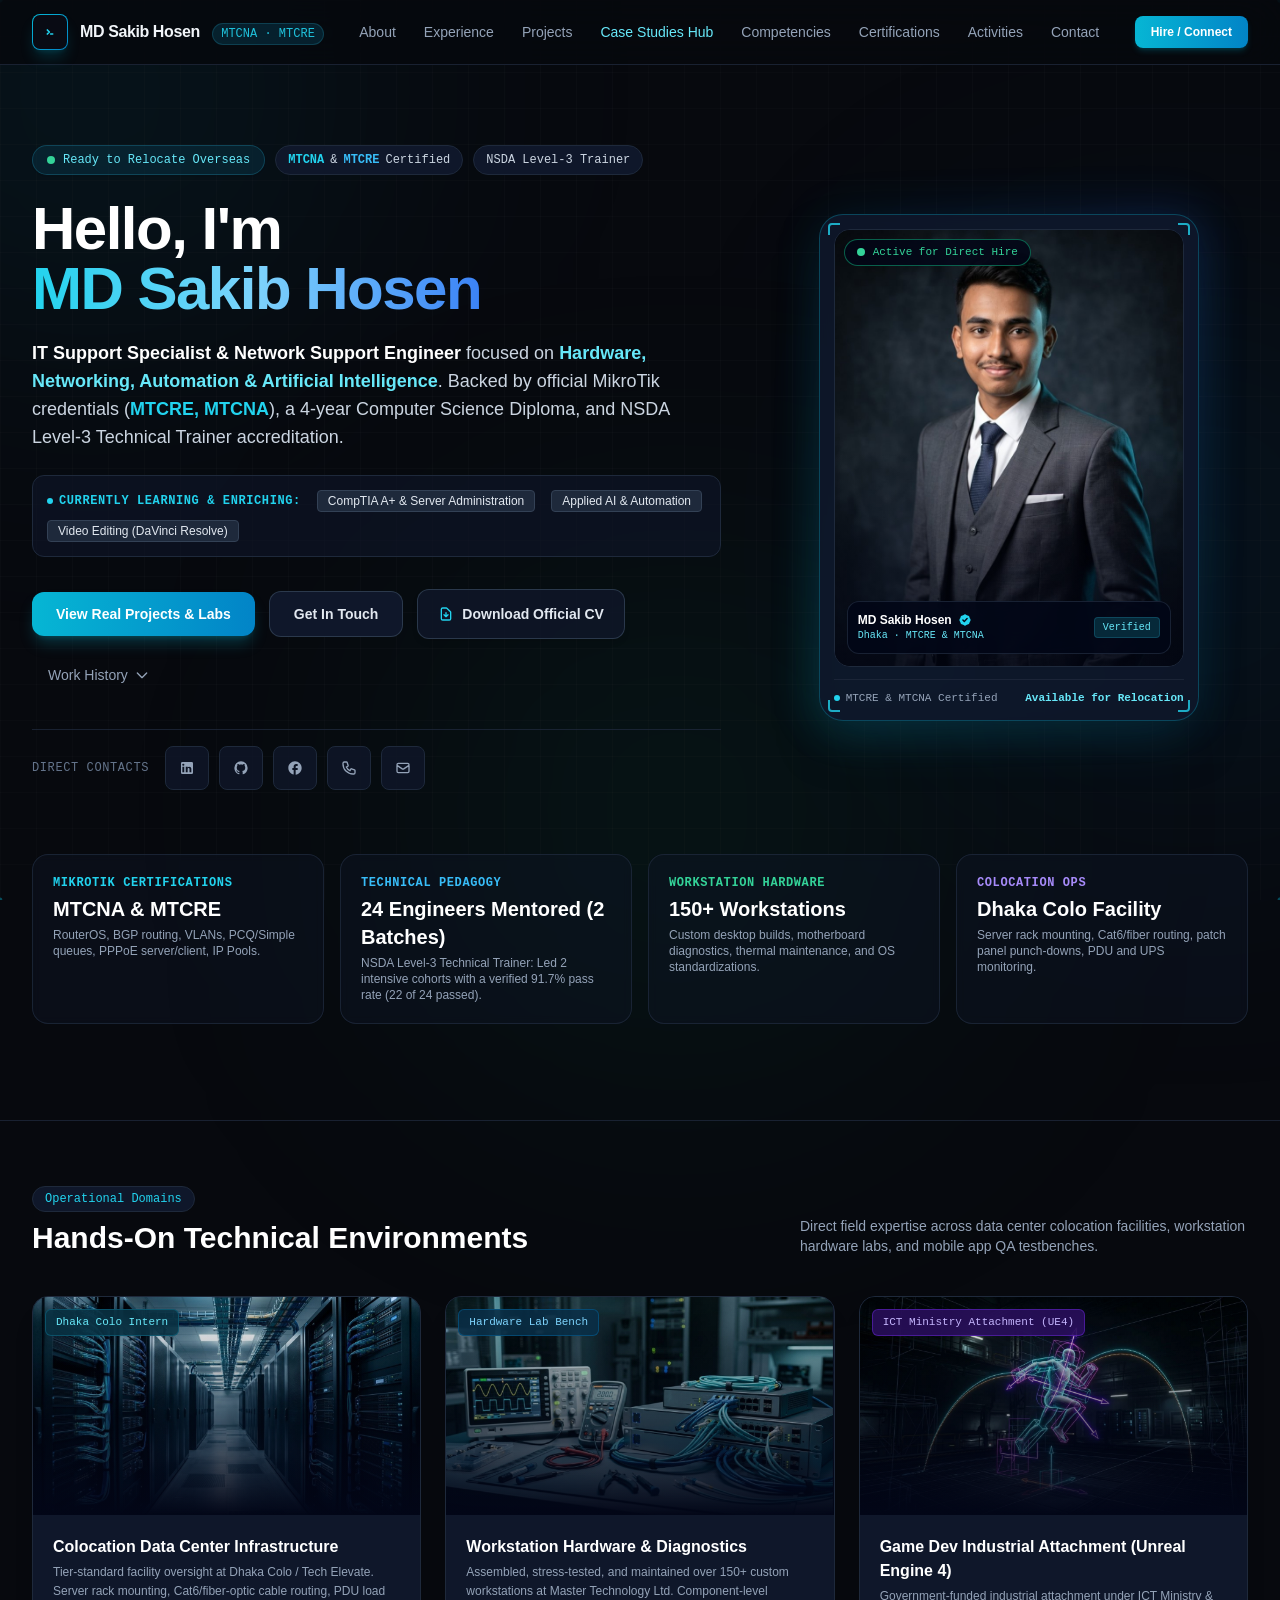
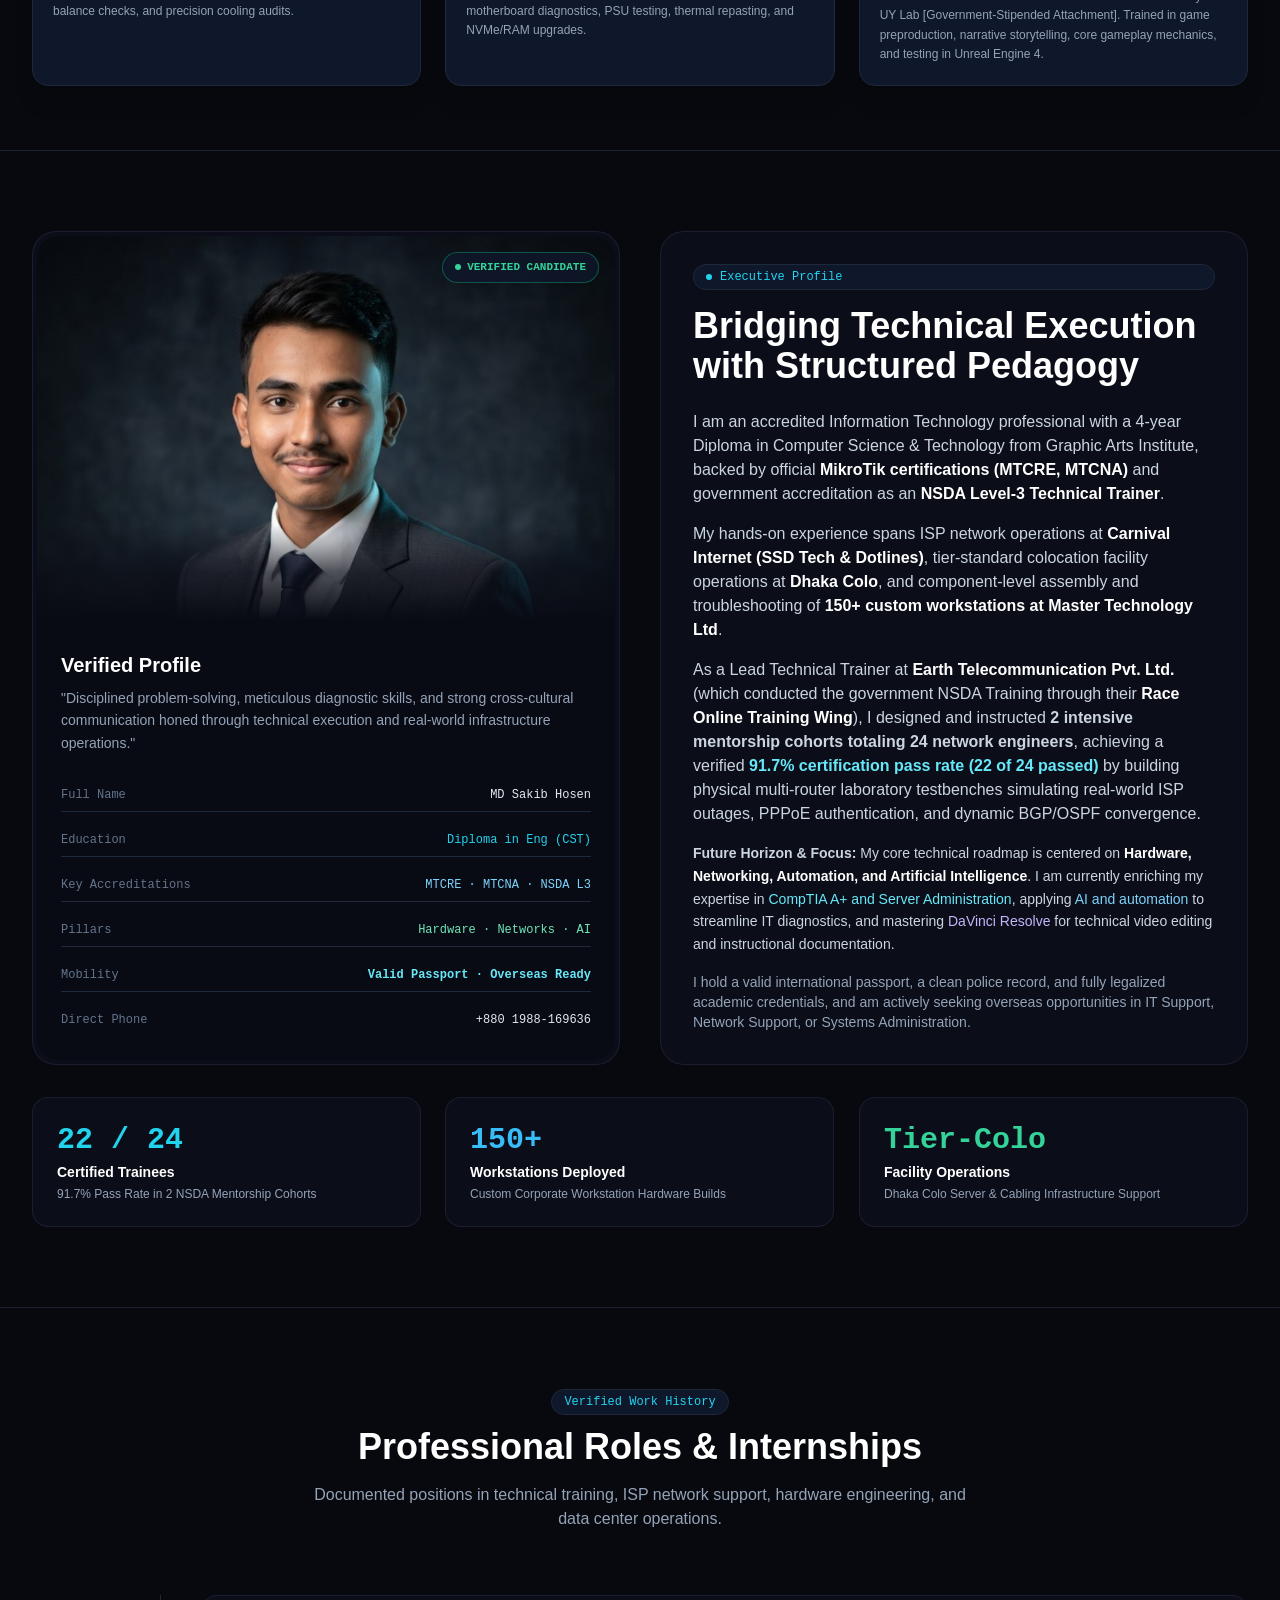
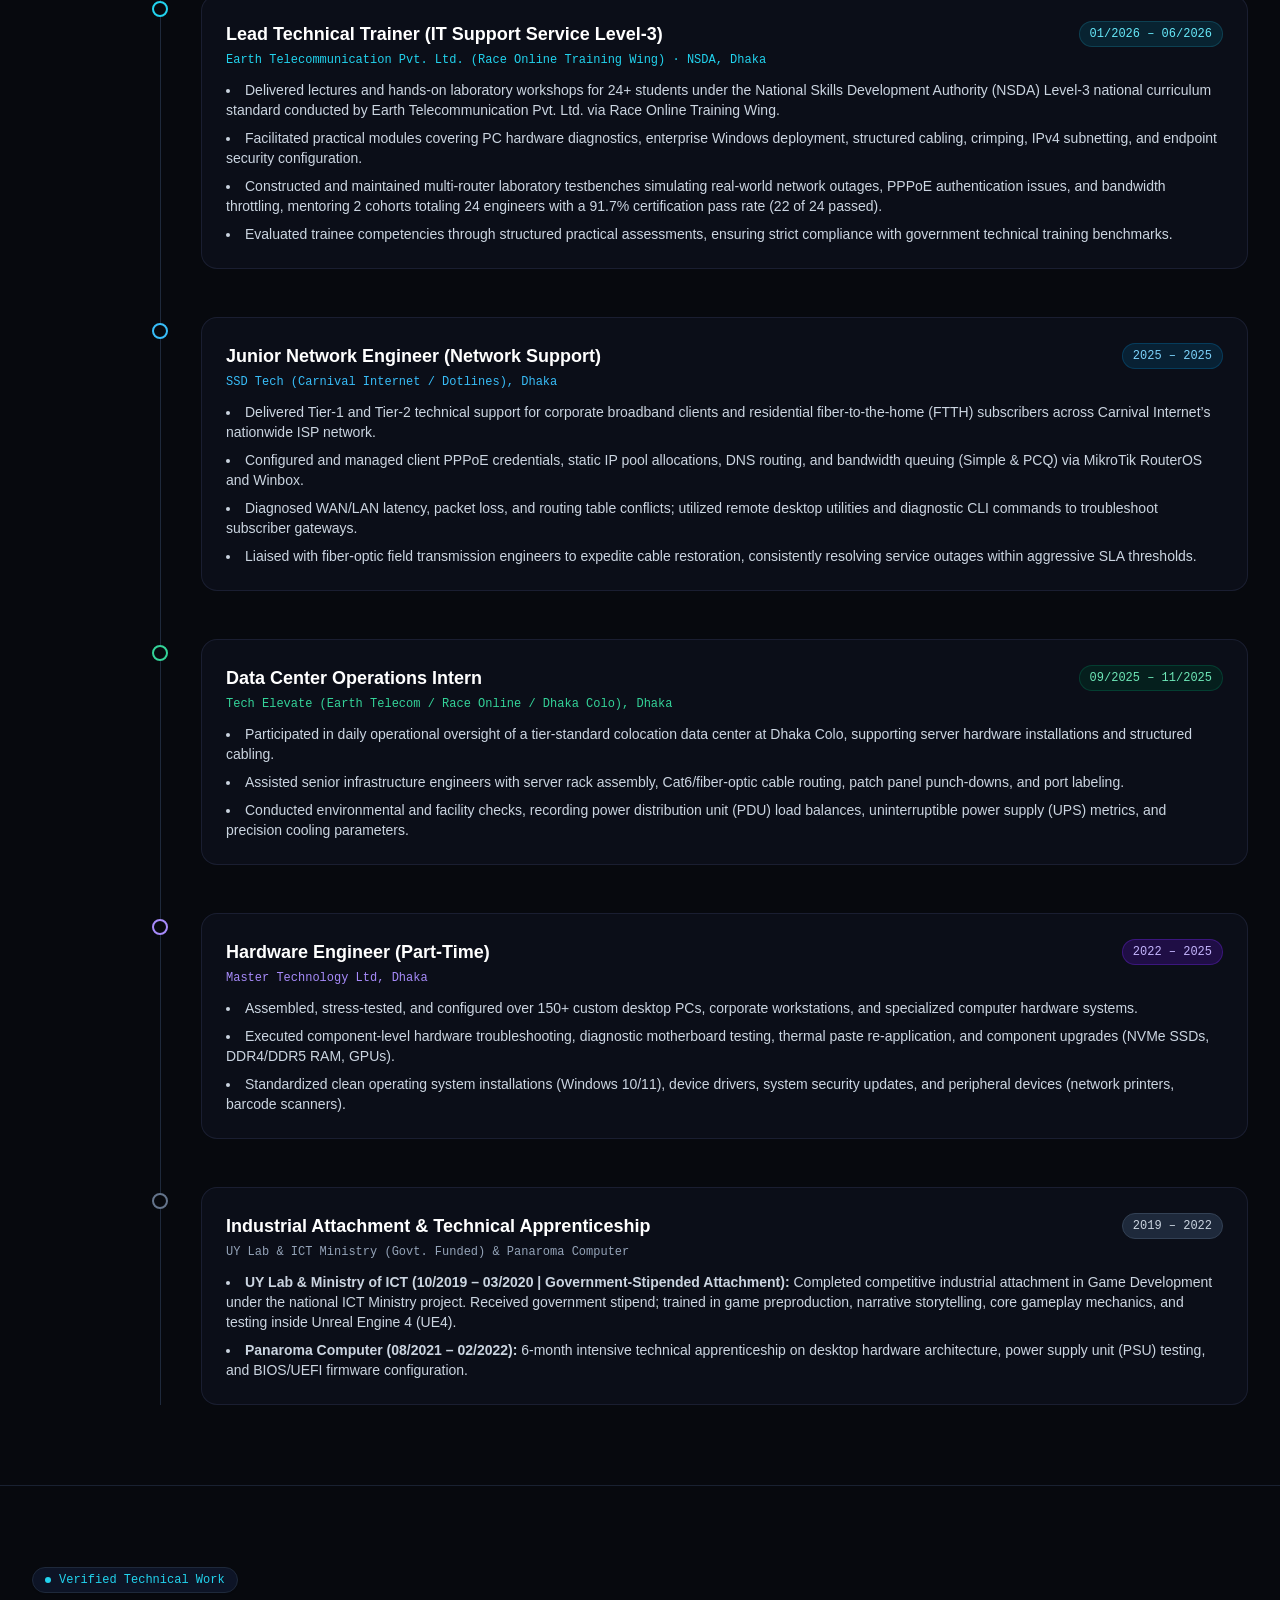
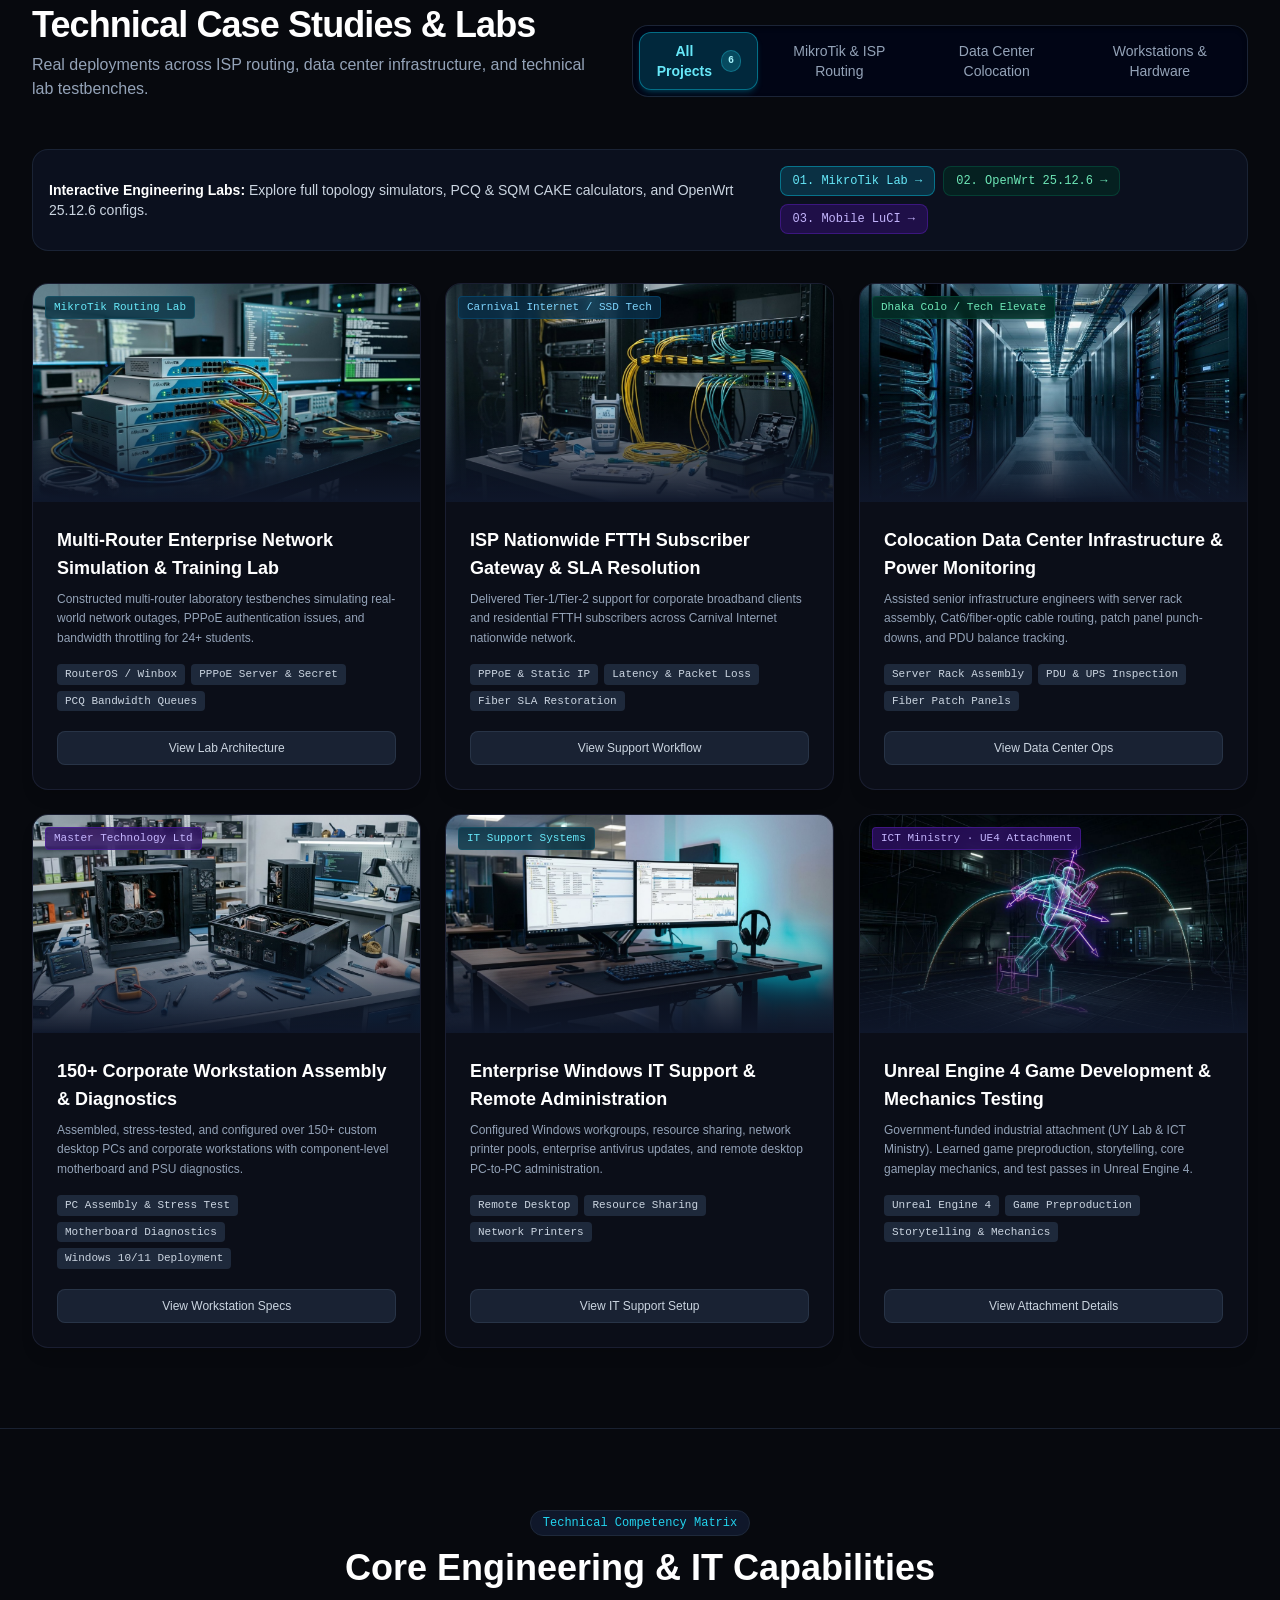
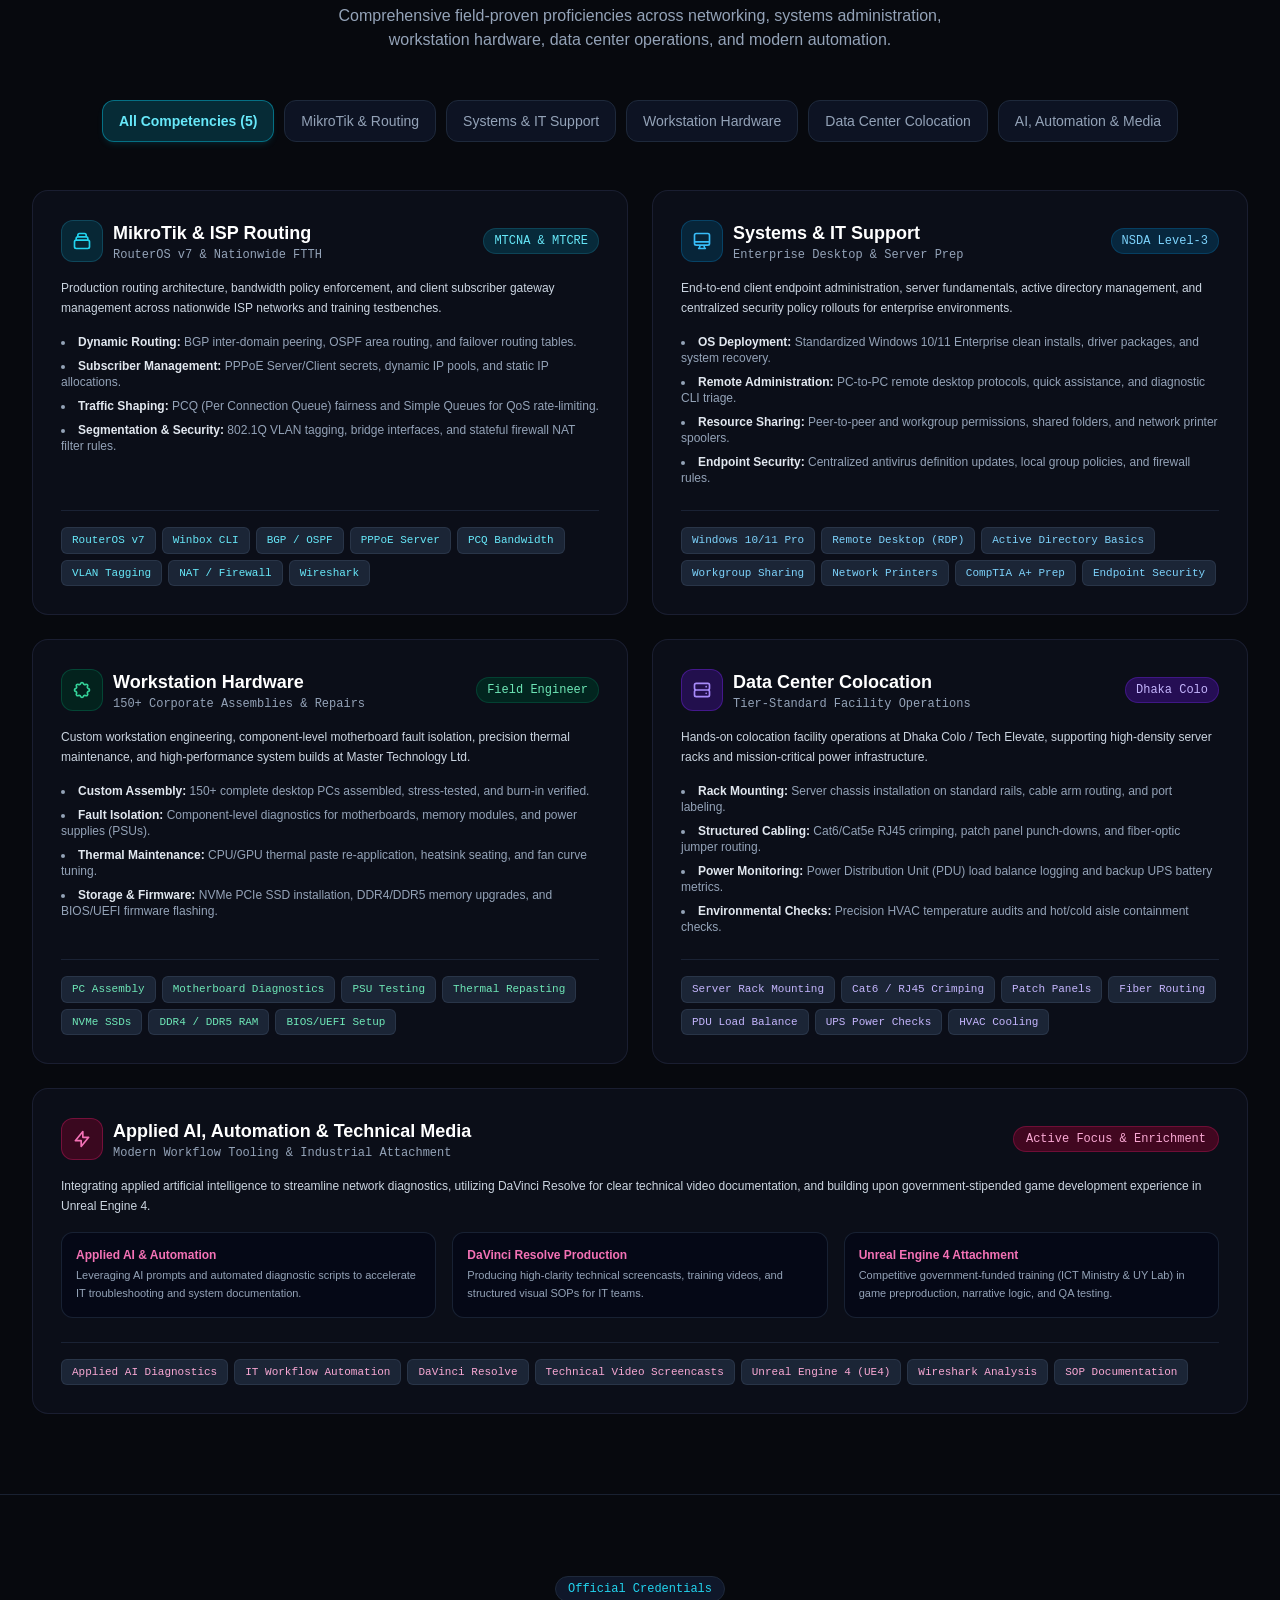
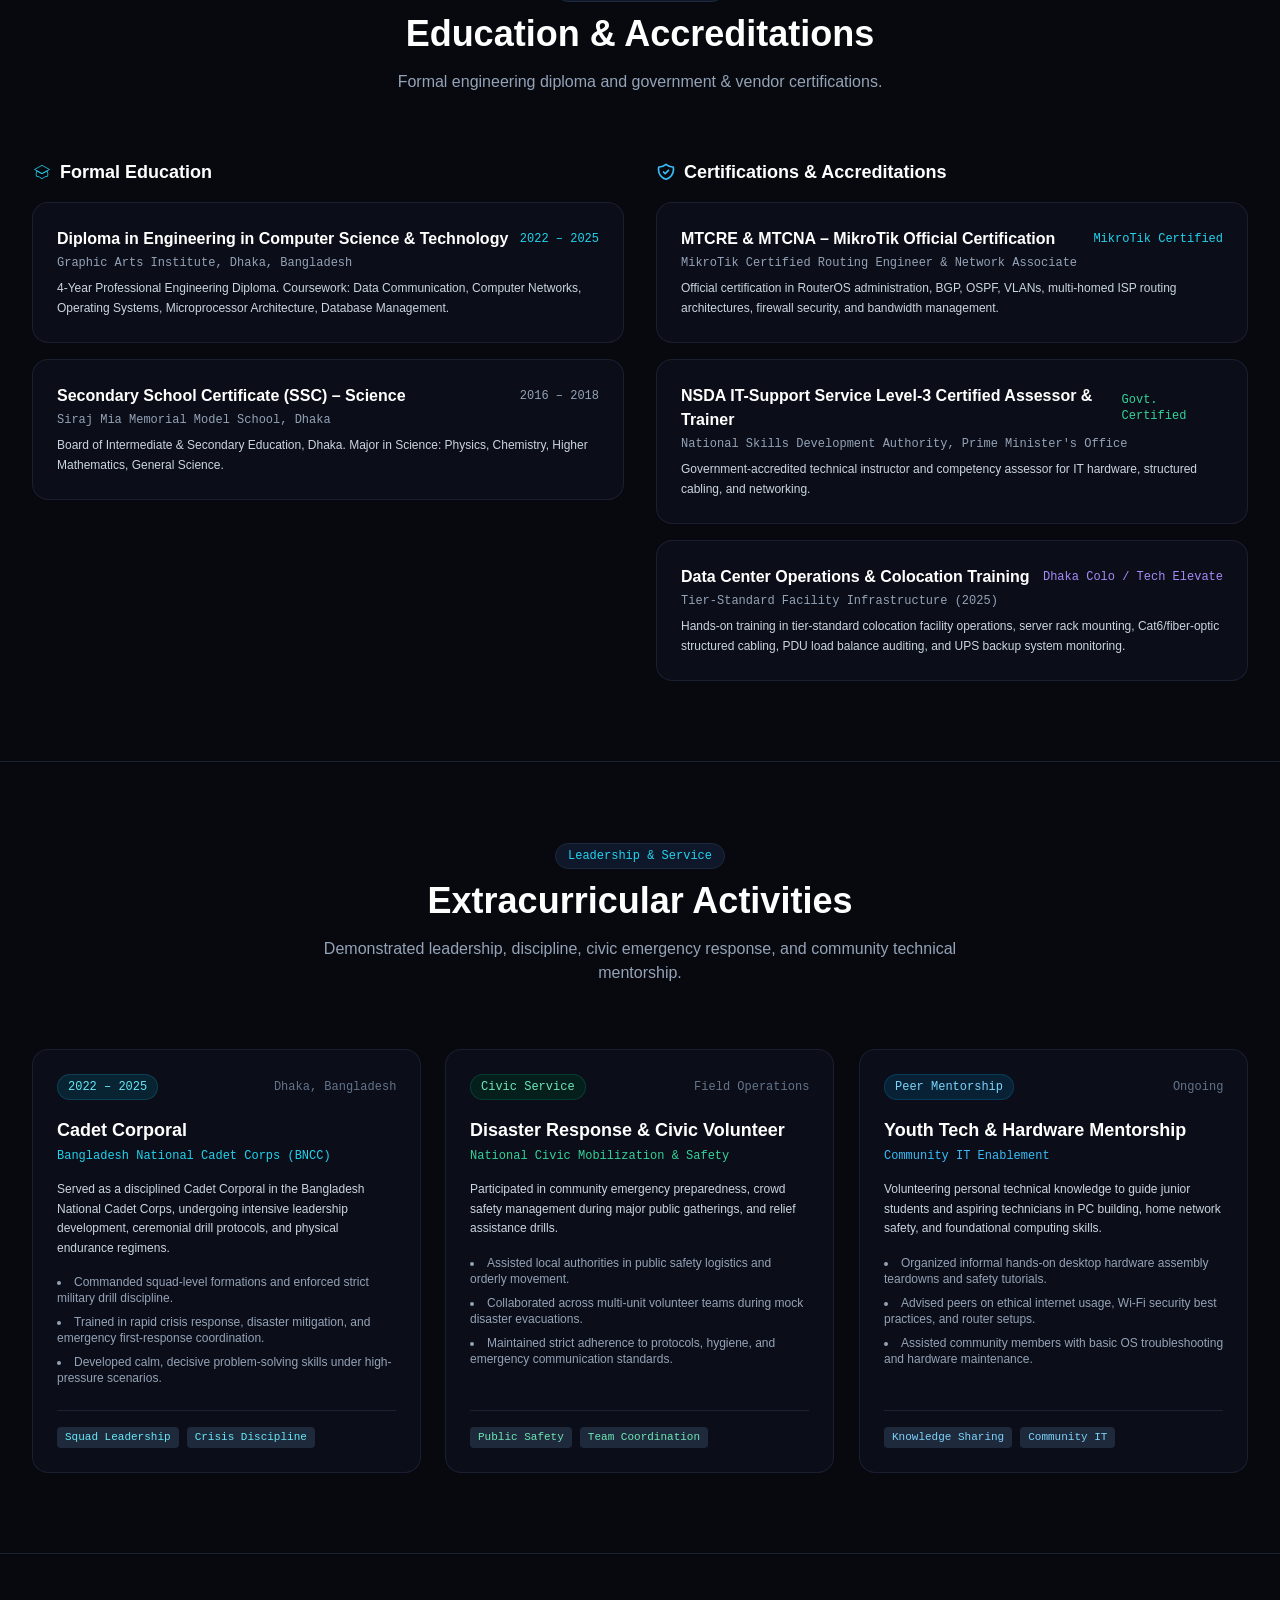
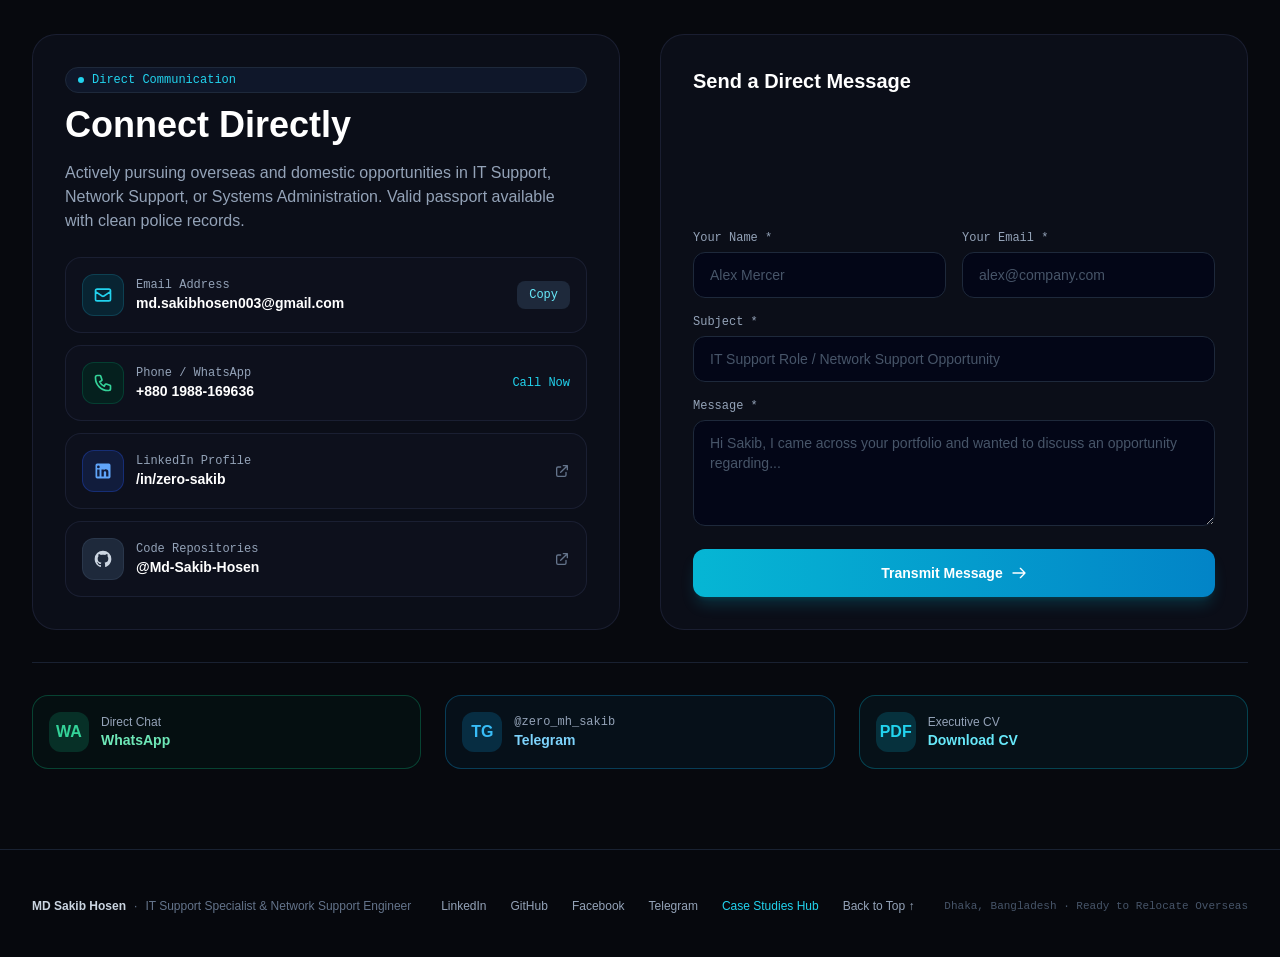
==== commit fac10f63: "Update" ====
--- a/index.html
+++ b/index.html
@@ -314,7 +314,8 @@
       <nav id="desktop-nav" class="hidden lg:flex items-center gap-7 text-sm font-medium text-slate-400">
         <a href="#about" class="nav-link hover:text-cyan-400 transition-colors">About</a>
         <a href="#experience" class="nav-link hover:text-cyan-400 transition-colors">Experience</a>
-        <a href="#projects" class="nav-link hover:text-cyan-400 transition-colors">Case Studies</a>
+        <a href="#projects" class="nav-link hover:text-cyan-400 transition-colors">Projects</a>
+        <a href="case-studies.html" class="nav-link text-cyan-300 hover:text-cyan-400 transition-colors">Case Studies Hub</a>
         <a href="#skills" class="nav-link hover:text-cyan-400 transition-colors">Competencies</a>
         <a href="#education" class="nav-link hover:text-cyan-400 transition-colors">Certifications</a>
         <a href="#activities" class="nav-link hover:text-cyan-400 transition-colors">Activities</a>
@@ -339,7 +340,8 @@
     <div id="mobile-menu" class="hidden lg:hidden border-b border-slate-800/80 bg-[#07090e]/98 backdrop-blur-xl px-5 pt-4 pb-6 space-y-3.5 shadow-2xl">
       <a href="#about" class="block py-2.5 px-3 rounded-lg text-sm font-medium text-slate-200 hover:text-cyan-300 hover:bg-slate-800/60 mobile-nav-link">About</a>
       <a href="#experience" class="block py-2.5 px-3 rounded-lg text-sm font-medium text-slate-200 hover:text-cyan-300 hover:bg-slate-800/60 mobile-nav-link">Experience</a>
-      <a href="#projects" class="block py-2.5 px-3 rounded-lg text-sm font-medium text-slate-200 hover:text-cyan-300 hover:bg-slate-800/60 mobile-nav-link">Case Studies</a>
+      <a href="#projects" class="block py-2.5 px-3 rounded-lg text-sm font-medium text-slate-200 hover:text-cyan-300 hover:bg-slate-800/60 mobile-nav-link">Projects</a>
+      <a href="case-studies.html" class="block py-2.5 px-3 rounded-lg text-sm font-medium text-cyan-300 hover:text-cyan-200 hover:bg-slate-800/60 mobile-nav-link">Interactive Case Studies Hub &rarr;</a>
       <a href="#skills" class="block py-2.5 px-3 rounded-lg text-sm font-medium text-slate-200 hover:text-cyan-300 hover:bg-slate-800/60 mobile-nav-link">Competencies</a>
       <a href="#education" class="block py-2.5 px-3 rounded-lg text-sm font-medium text-slate-200 hover:text-cyan-300 hover:bg-slate-800/60 mobile-nav-link">Certifications</a>
       <a href="#activities" class="block py-2.5 px-3 rounded-lg text-sm font-medium text-slate-200 hover:text-cyan-300 hover:bg-slate-800/60 mobile-nav-link">Activities</a>
@@ -816,6 +818,18 @@
         </div>
       </div>
 
+      <!-- Direct Interactive Case Studies Hub Links -->
+      <div class="mb-8 p-4 rounded-2xl bg-slate-900/60 border border-slate-800/80 flex flex-col sm:flex-row sm:items-center justify-between gap-4">
+        <div class="text-xs sm:text-sm text-slate-300">
+          <strong class="text-white">Interactive Engineering Labs:</strong> Explore full topology simulators, PCQ &amp; SQM CAKE calculators, and OpenWrt 25.12.6 configs.
+        </div>
+        <div class="flex flex-wrap items-center gap-2">
+          <a href="case-studies.html#mikrotik" class="px-3 py-1.5 rounded-lg text-xs font-mono bg-cyan-500/20 text-cyan-300 border border-cyan-500/50 hover:bg-cyan-500/20 transition-all">01. MikroTik Lab &rarr;</a>
+          <a href="case-studies.html#openwrt" class="px-3 py-1.5 rounded-lg text-xs font-mono bg-emerald-950/60 text-emerald-300 border border-emerald-800/50 hover:border-emerald-500/50 transition-all">02. OpenWrt 25.12.6 &rarr;</a>
+          <a href="case-studies.html#openwrt-mobile" class="px-3 py-1.5 rounded-lg text-xs font-mono bg-violet-950/60 text-violet-300 border border-violet-800/50 hover:border-violet-500/50 transition-all">03. Mobile LuCI &rarr;</a>
+        </div>
+      </div>
+
       <!-- Project Cards Grid with Real CV Data -->
       <div id="projects-grid" class="grid grid-cols-1 md:grid-cols-2 lg:grid-cols-3 gap-6">
         <!-- Project 1: Multi-Router NSDA Lab Testbench -->
@@ -1574,6 +1588,7 @@
         <a href="https://github.com/Md-Sakib-Hosen" target="_blank" rel="me noopener noreferrer" class="hover:text-cyan-400 transition-colors">GitHub</a>
         <a href="https://www.facebook.com/zero.mh.sakib" target="_blank" rel="me noopener noreferrer" class="hover:text-cyan-400 transition-colors">Facebook</a>
         <a href="https://t.me/zero_mh_sakib" target="_blank" rel="me noopener noreferrer" class="hover:text-cyan-400 transition-colors">Telegram</a>
+        <a href="case-studies.html" class="text-cyan-400 hover:text-cyan-300 transition-colors">Case Studies Hub</a>
         <a href="#hero" class="hover:text-cyan-400 transition-colors">Back to Top ↑</a>
       </div>
 
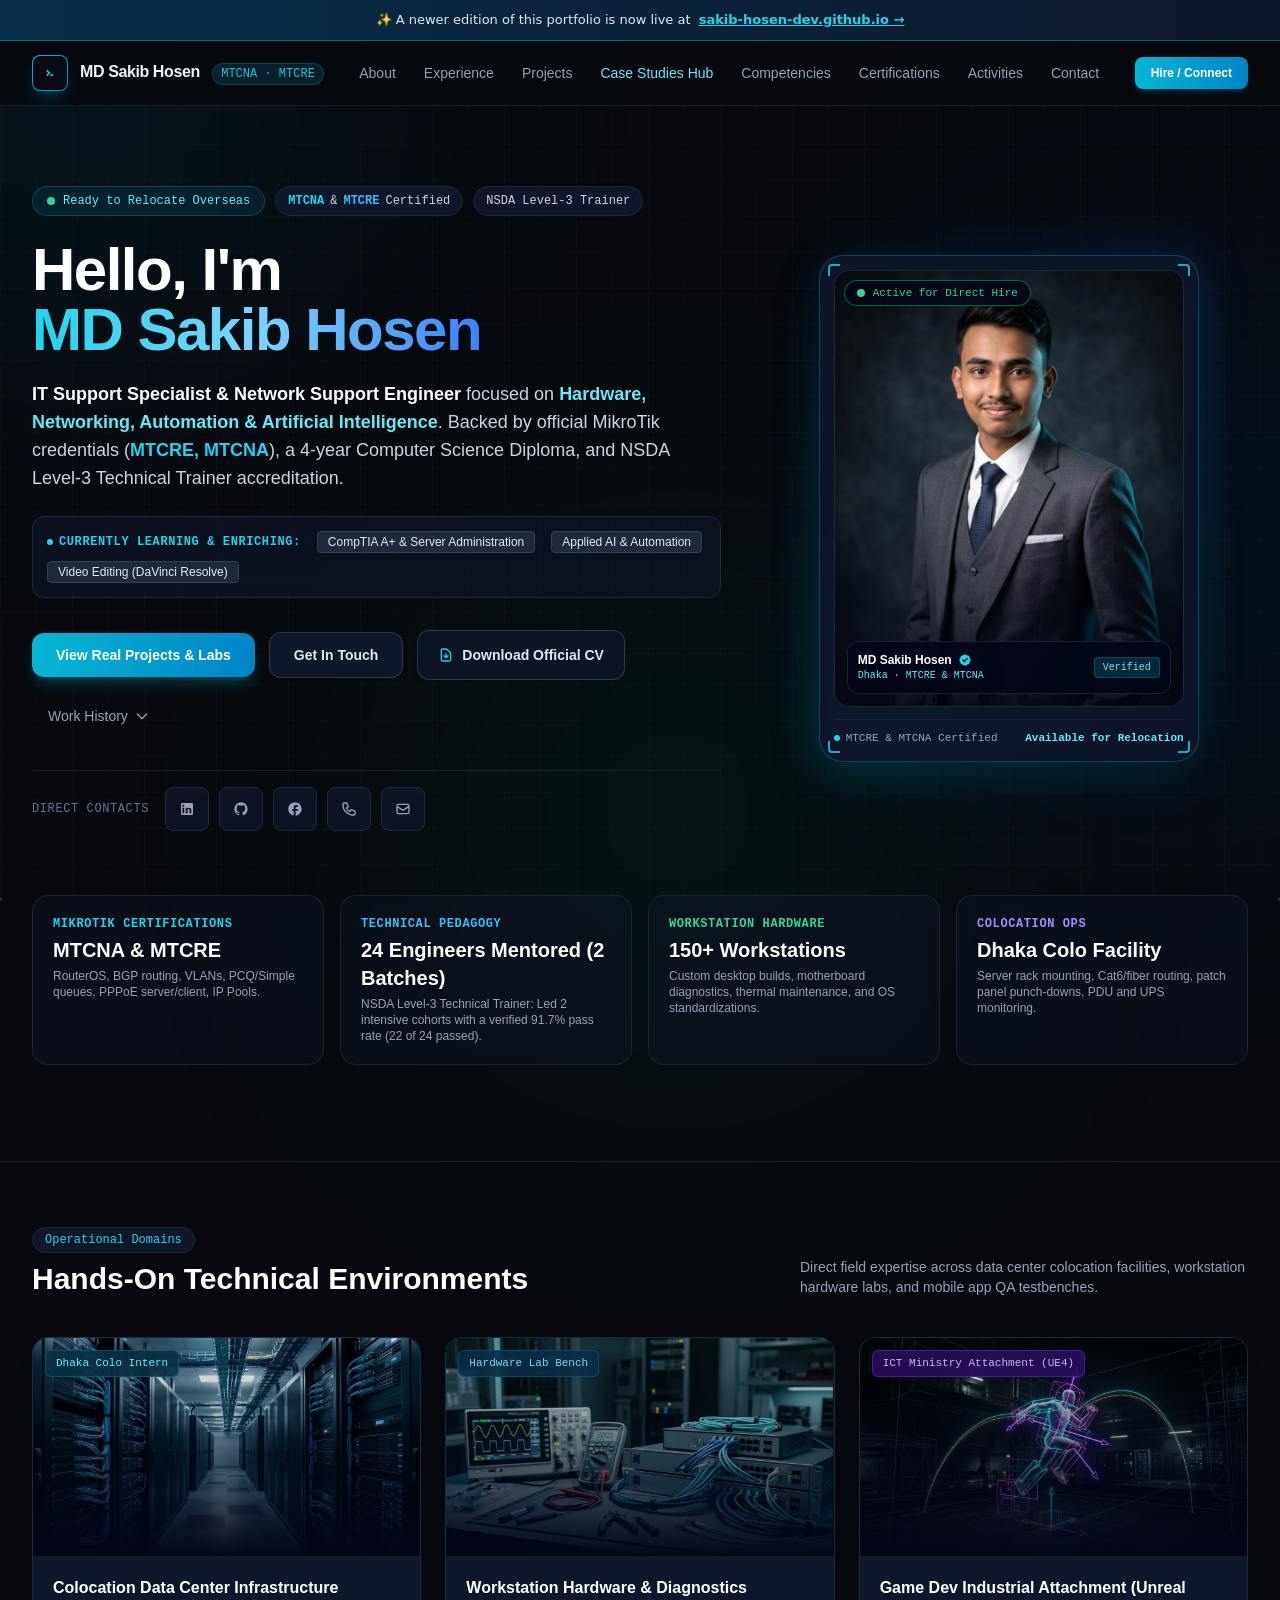
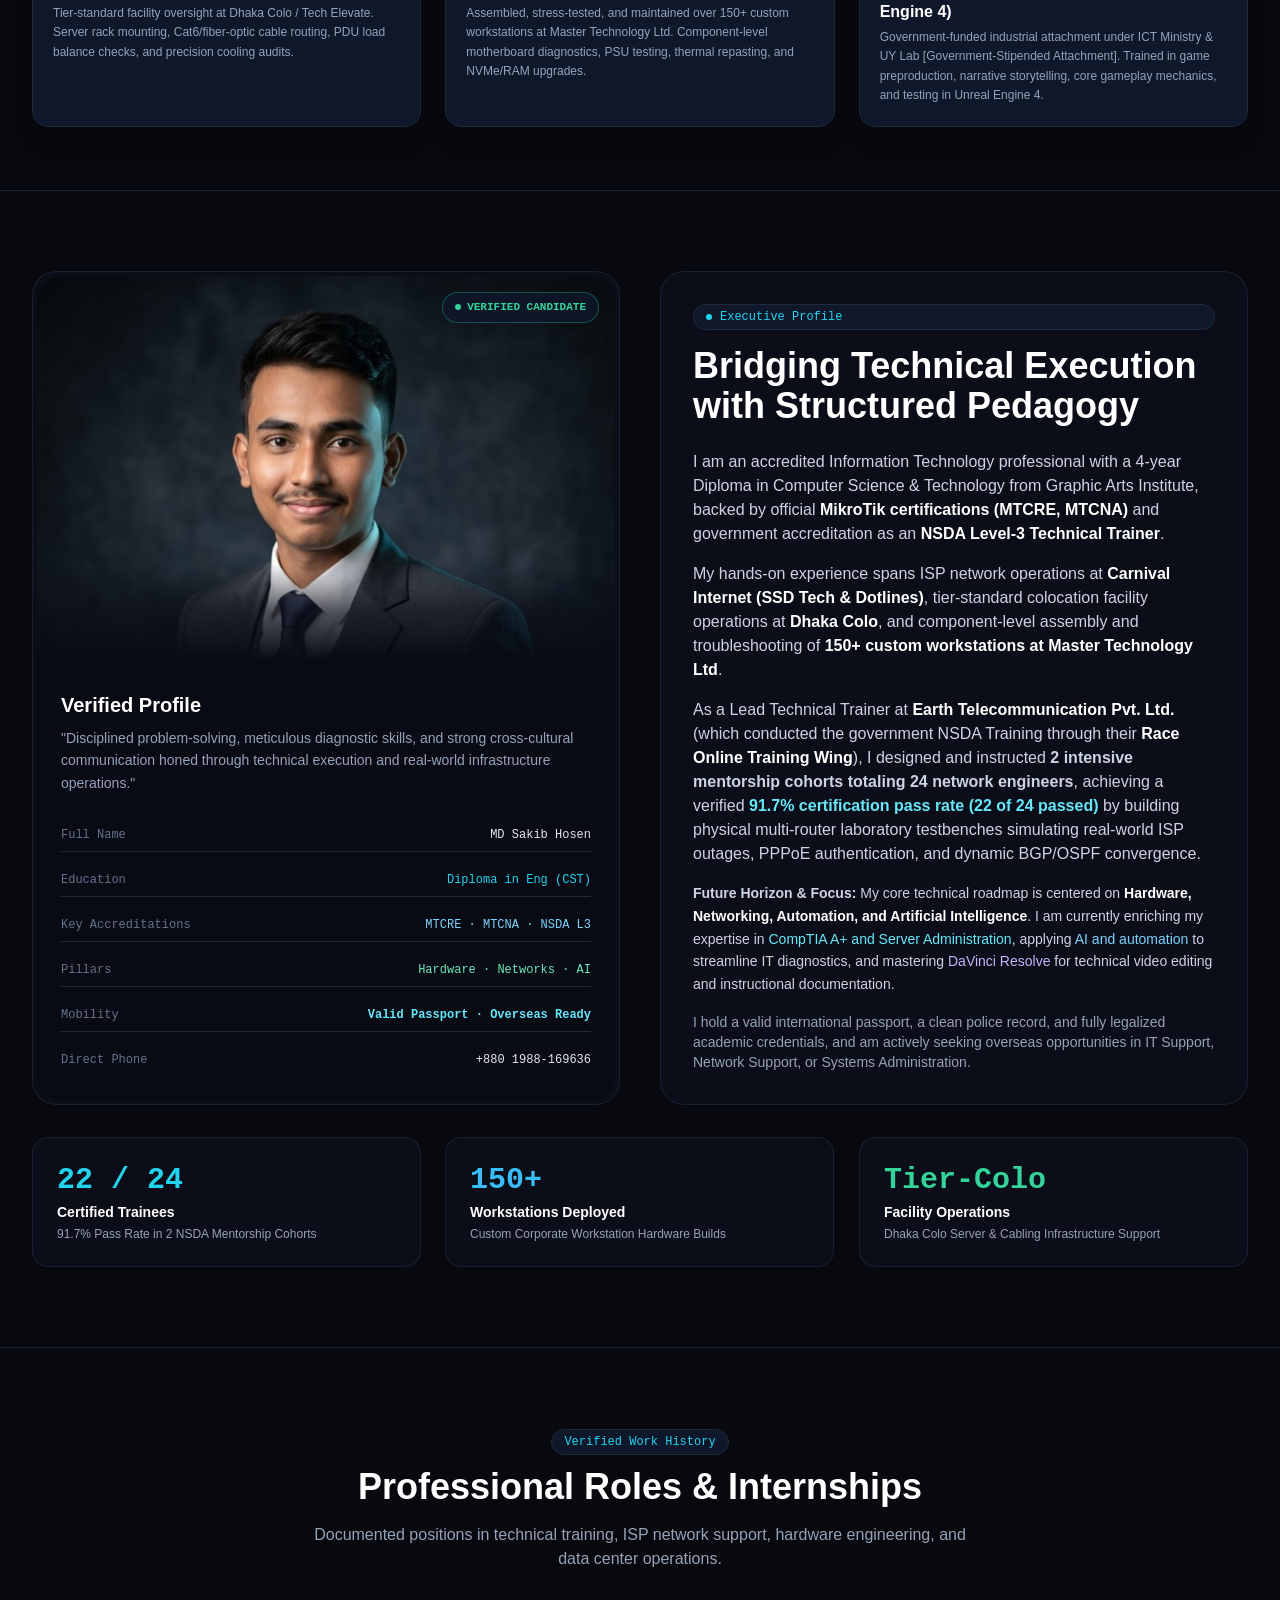
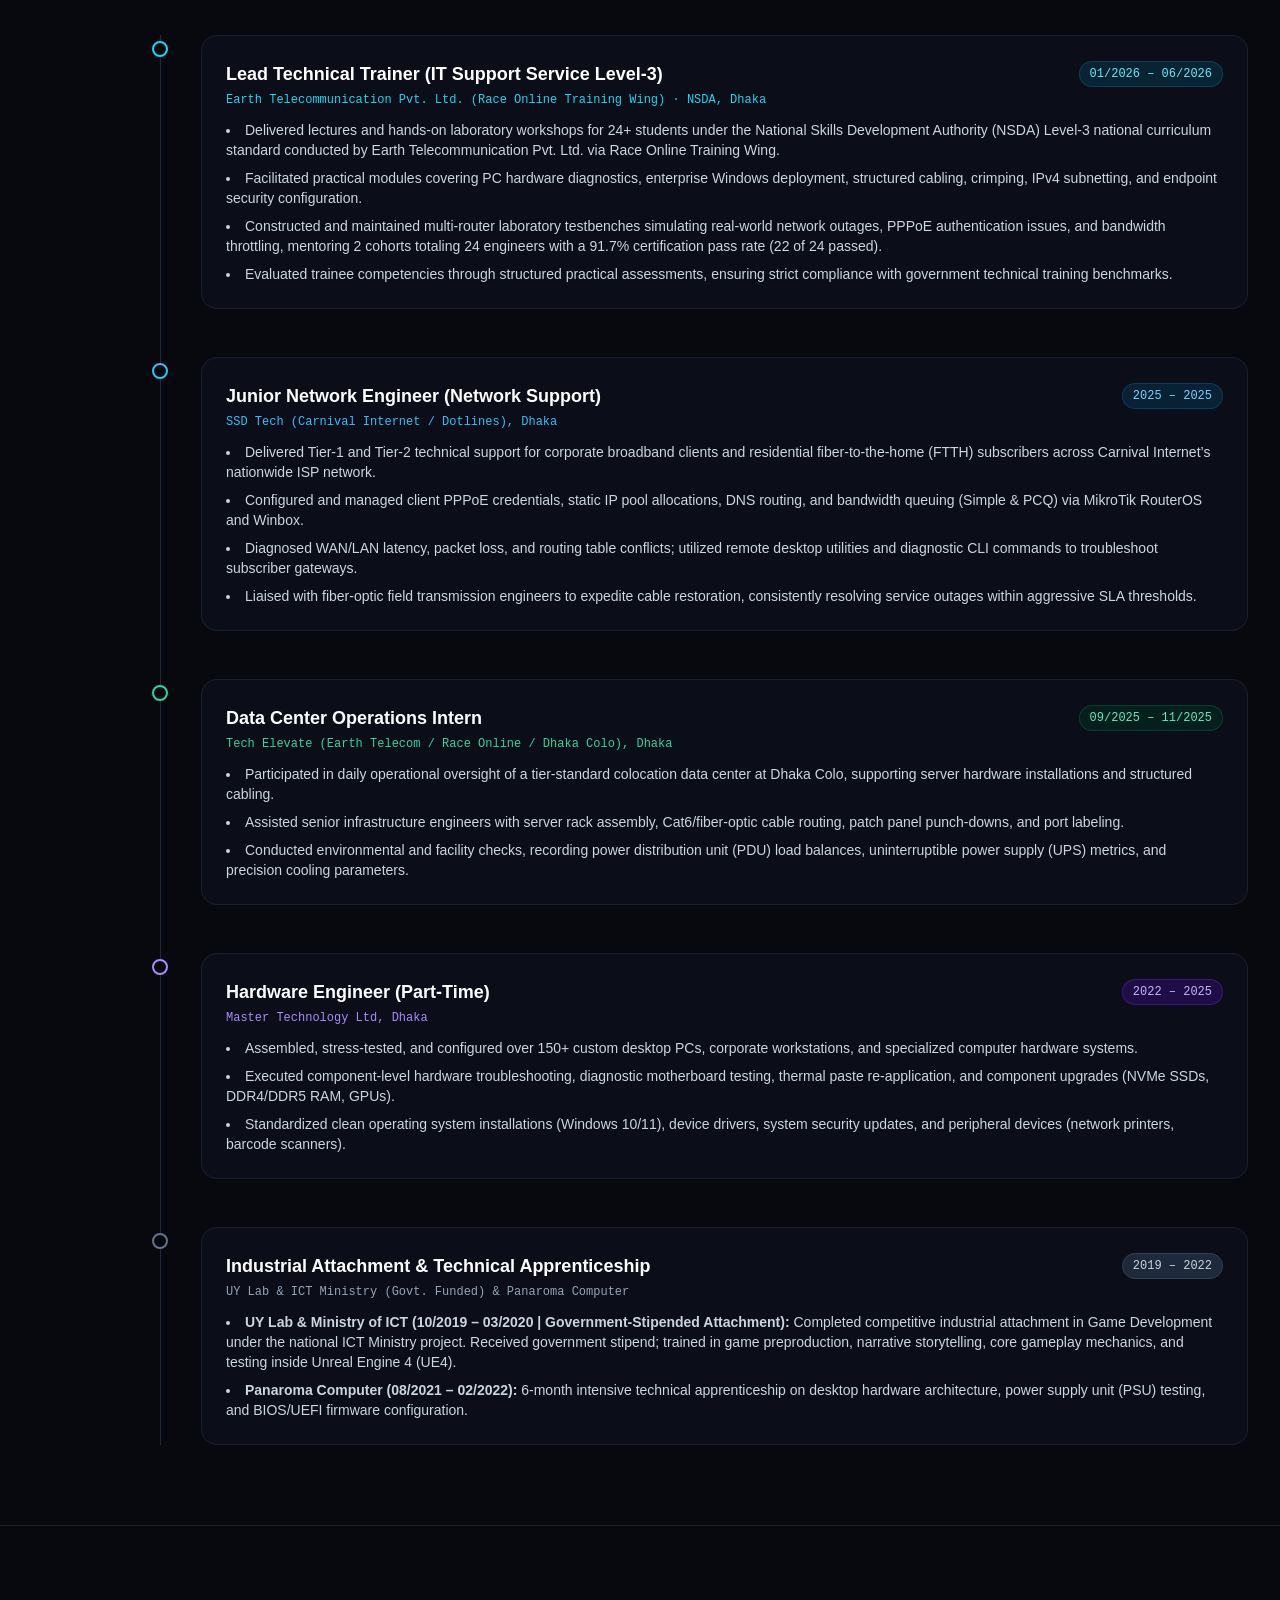
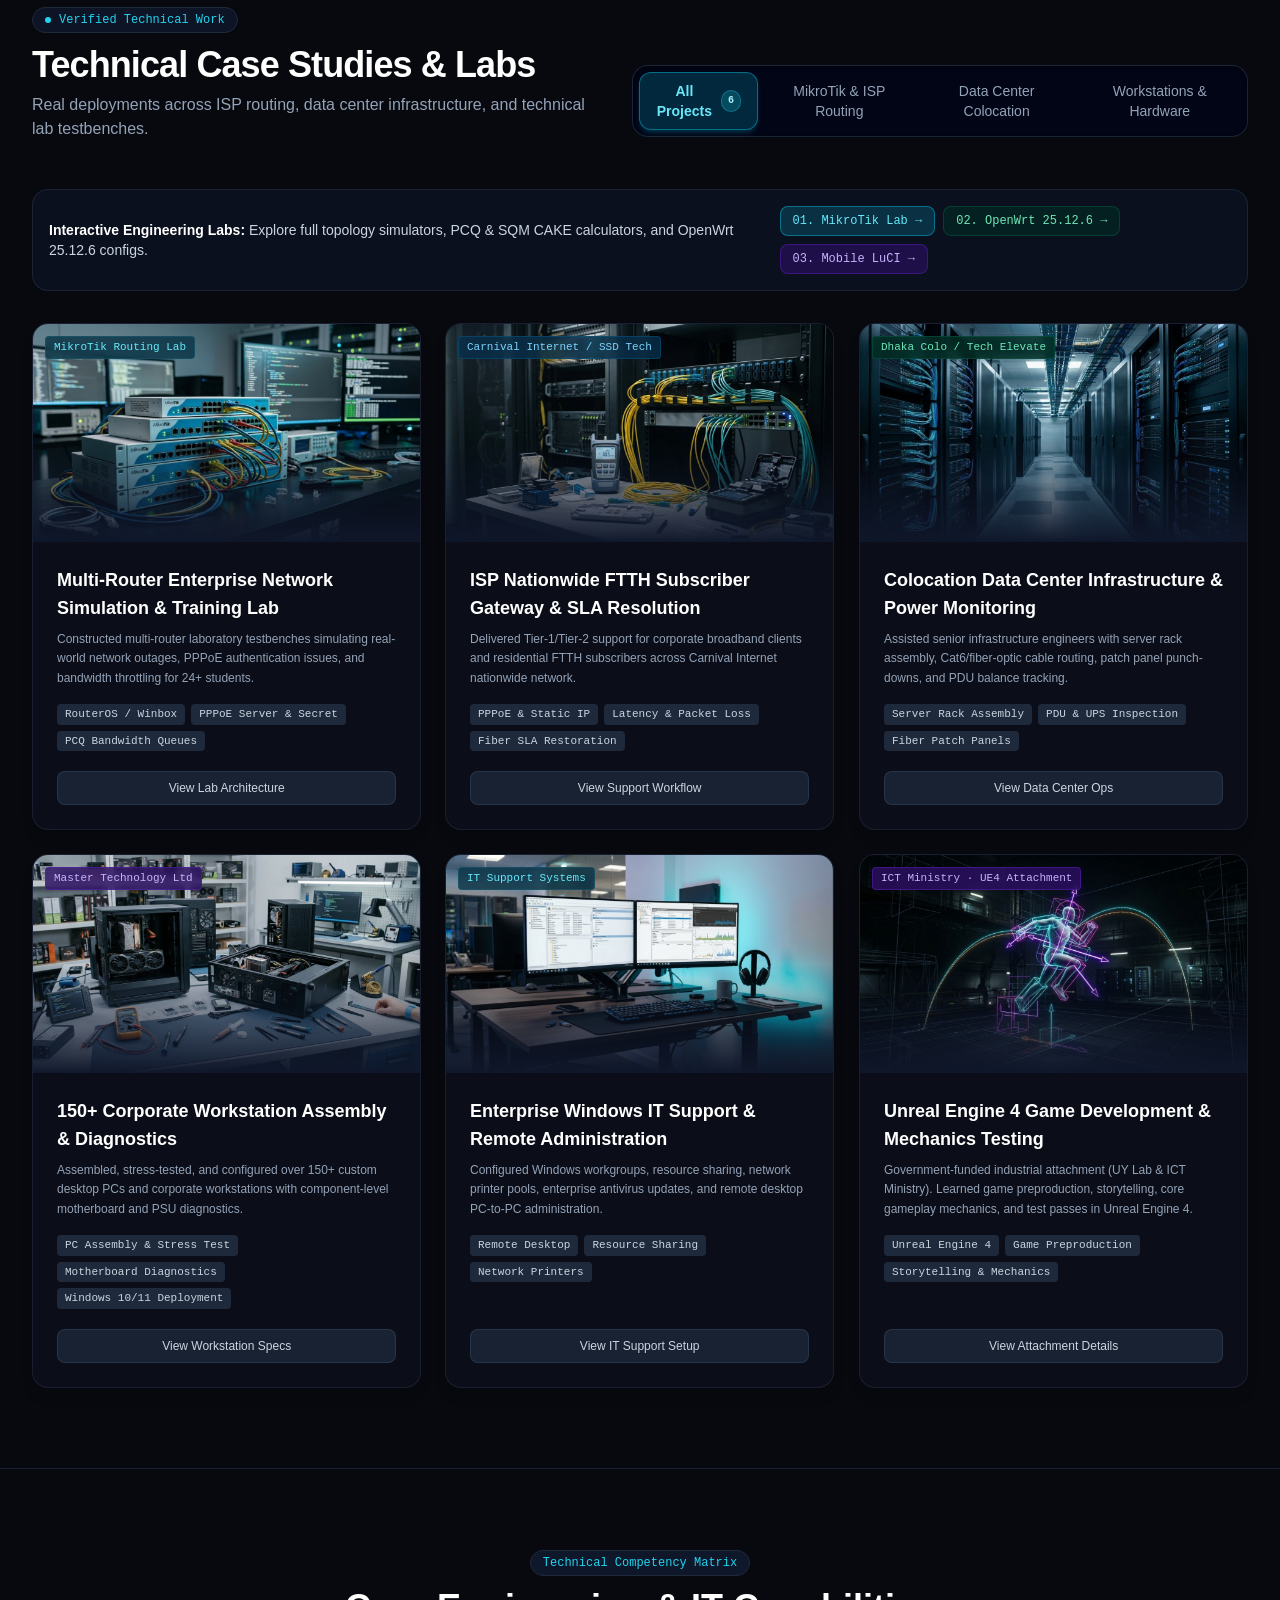
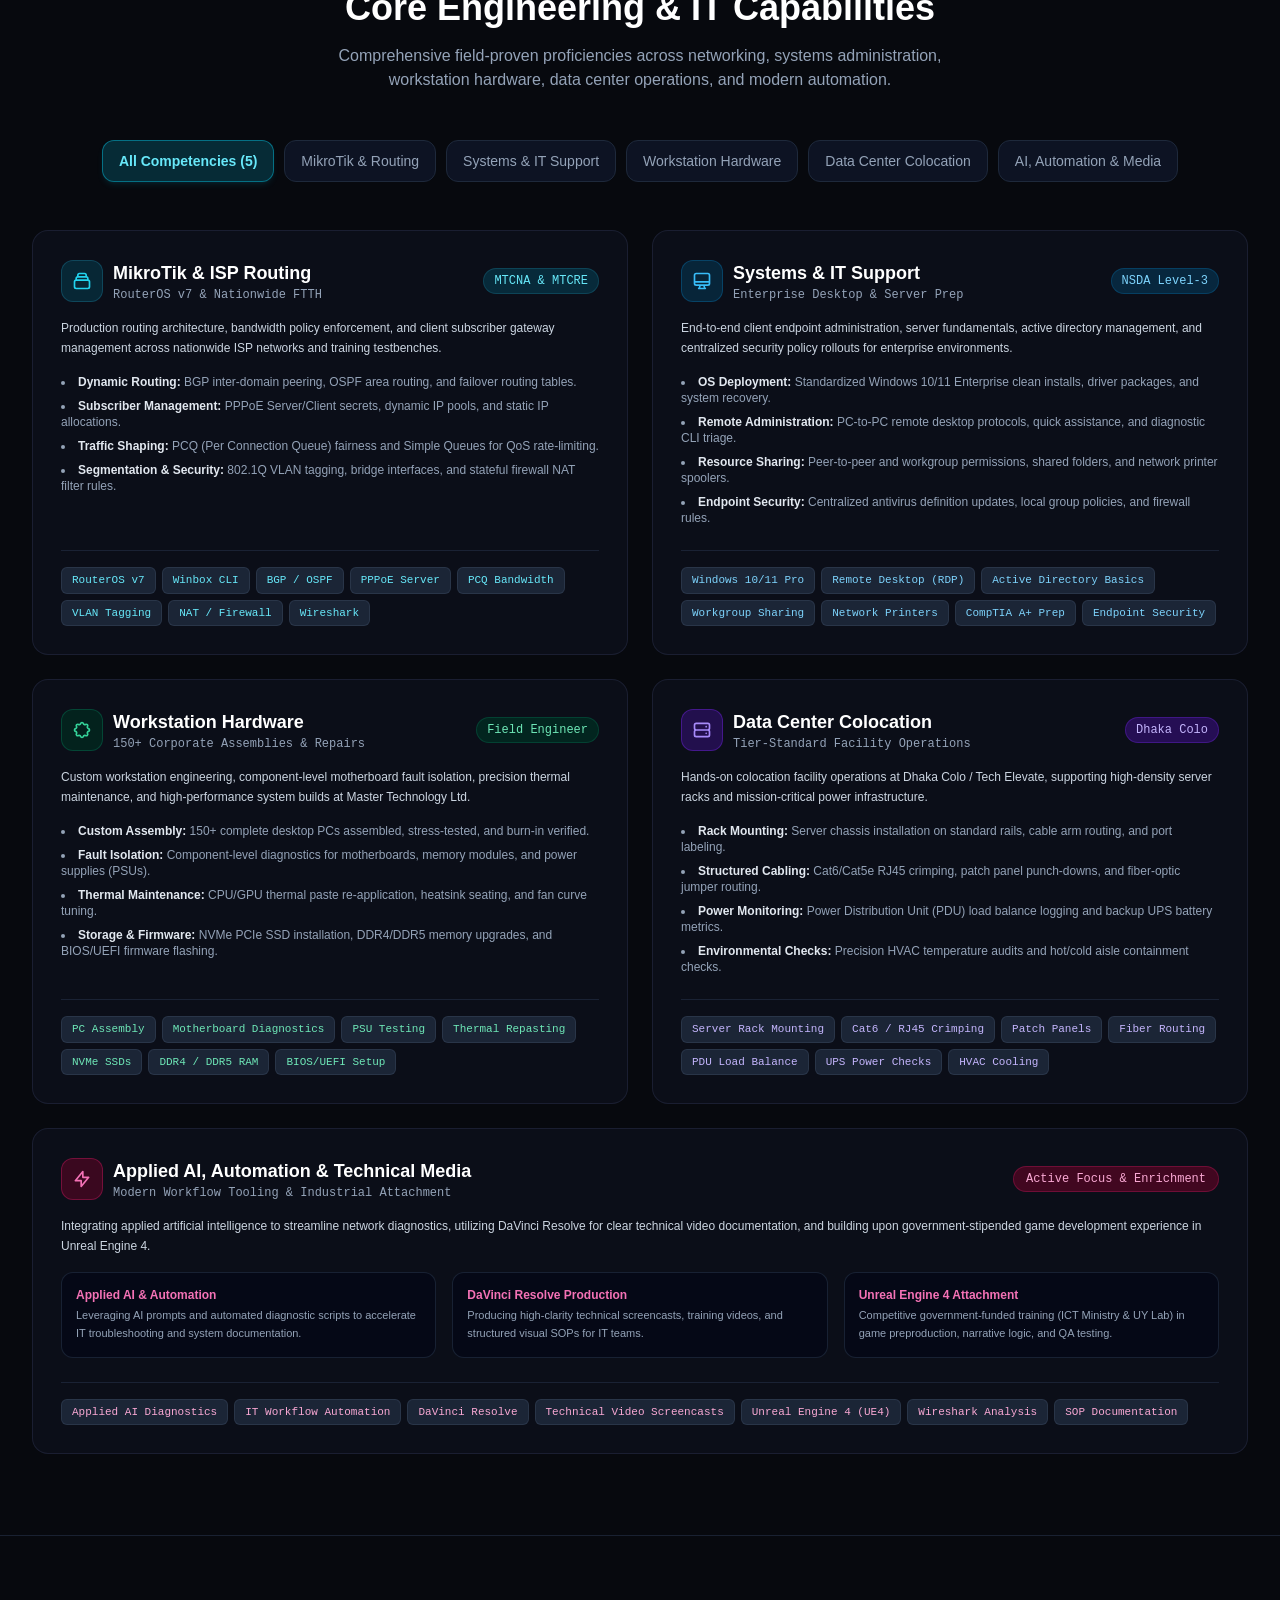
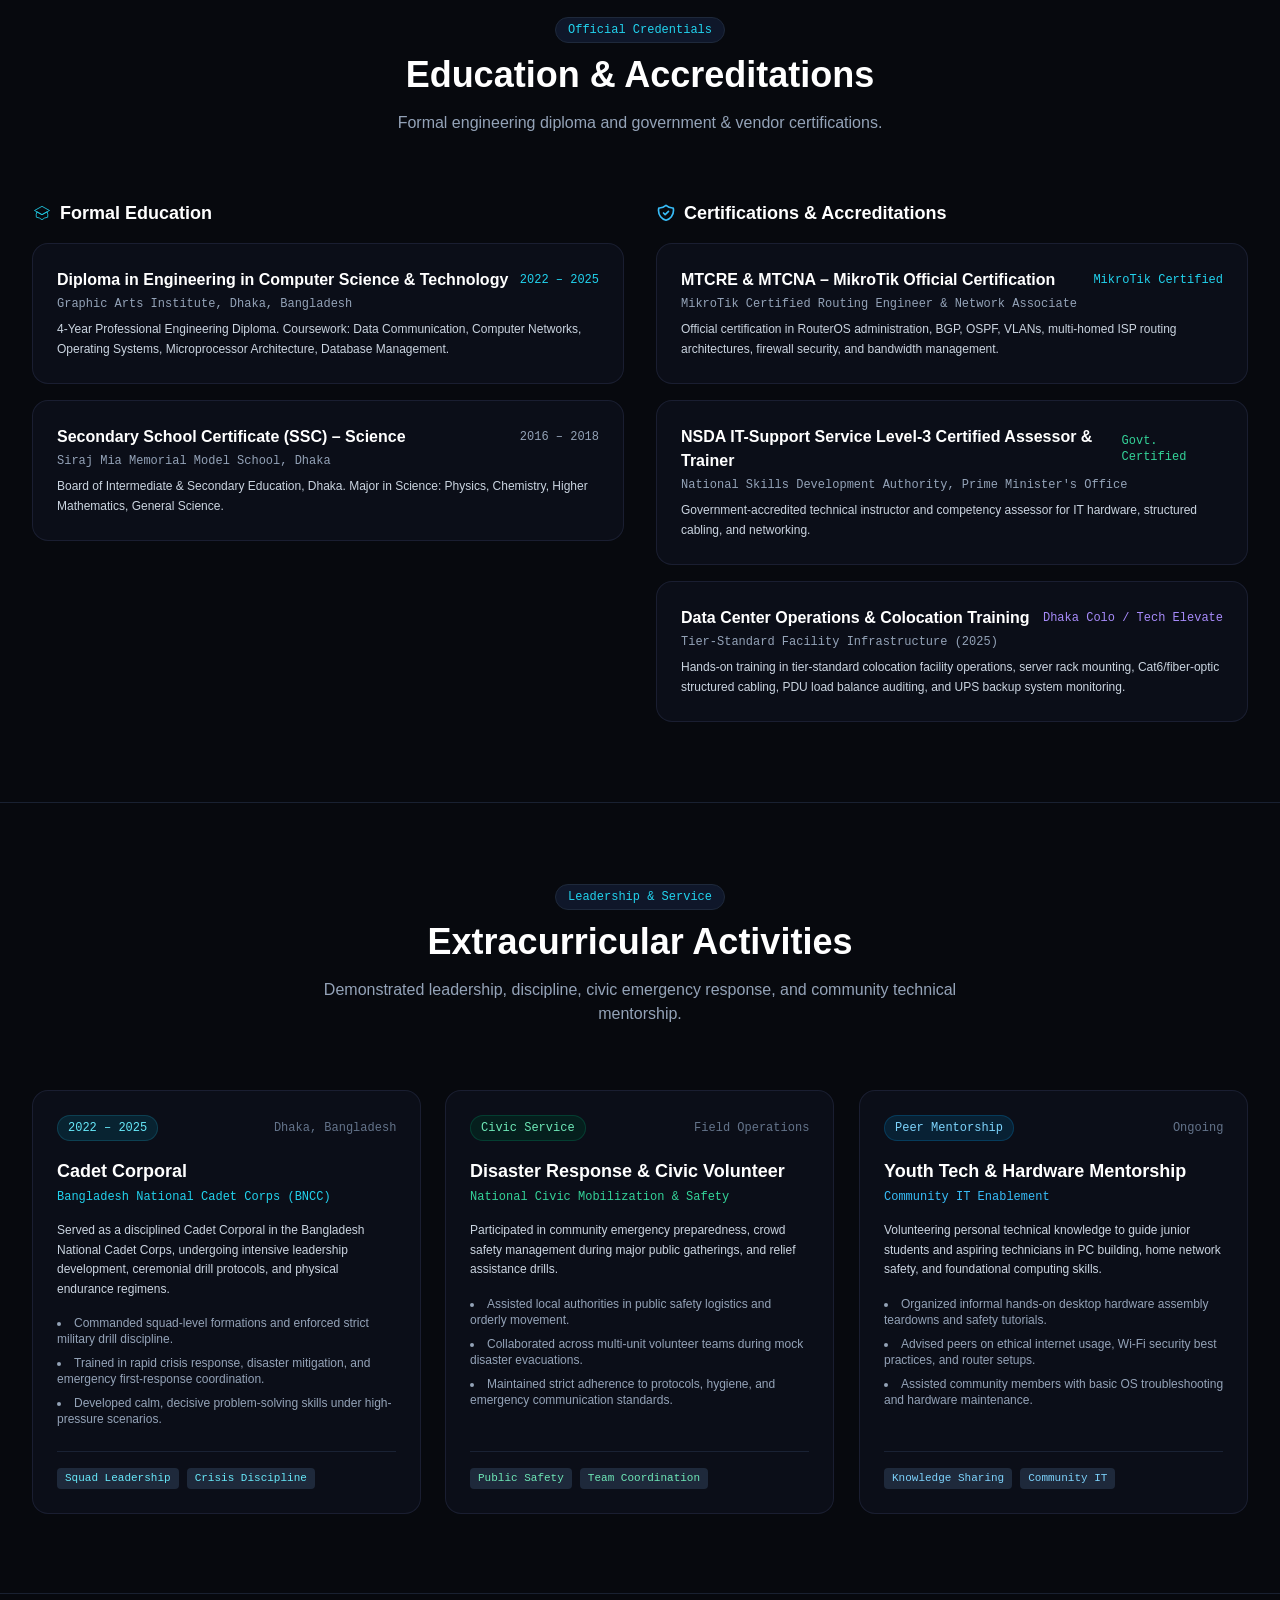
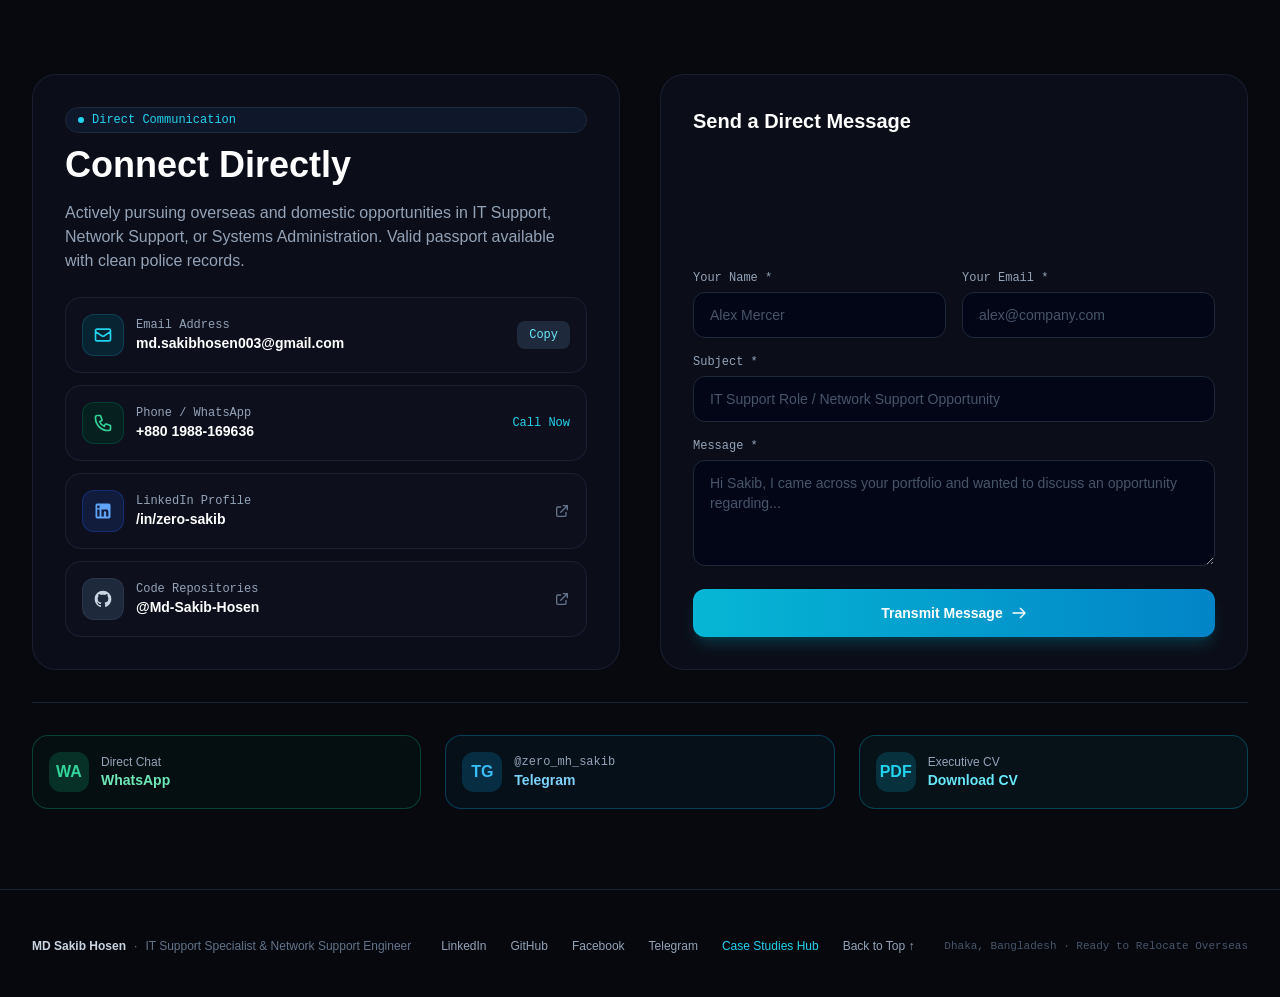
==== commit d93f7b07: "Relink" ====
--- a/index.html
+++ b/index.html
@@ -156,12 +156,13 @@
   <!-- SEO and social-sharing metadata -->
   <meta name="author" content="MD Sakib Hosen">
   <meta name="robots" content="index, follow, max-image-preview:large">
-  <link rel="canonical" href="https://md-sakib-hosen.github.io/">
+  <link rel="canonical" href="https://sakib-hosen-dev.github.io/">
+  <link rel="me" href="https://sakib-hosen-dev.github.io/">
 
   <meta property="og:type" content="profile">
   <meta property="og:title" content="MD Sakib Hosen | IT &amp; Network Support Engineer">
   <meta property="og:description" content="Portfolio of MD Sakib Hosen, featuring IT support, MikroTik networking, MTCNA, MTCRE and NSDA Level-3 qualifications.">
-  <meta property="og:url" content="https://md-sakib-hosen.github.io/">
+  <meta property="og:url" content="https://sakib-hosen-dev.github.io/">
   <meta property="og:site_name" content="MD Sakib Hosen">
   <meta property="og:locale" content="en_US">
   <meta property="og:image" content="https://md-sakib-hosen.github.io/assets/og-image.jpg?v=2">
@@ -272,6 +273,10 @@
   <link rel="apple-touch-icon" href="assets/favicon.png">
 </head>
 <body class="bg-[#07090e] text-slate-200 antialiased selection:bg-cyan-500/30 selection:text-cyan-200 min-h-screen flex flex-col relative overflow-x-hidden">
+<div style="background:linear-gradient(90deg,#082f49,#0f172a);border-bottom:1px solid rgba(34,211,238,0.35);padding:10px 16px;text-align:center;font-family:Inter,system-ui,sans-serif;font-size:13px;color:#e2e8f0;position:relative;z-index:9999;">
+  ✨ A newer edition of this portfolio is now live at
+  <a href="https://sakib-hosen-dev.github.io/" style="color:#22d3ee;font-weight:600;text-decoration:underline;margin-left:4px;">sakib-hosen-dev.github.io →</a>
+</div>
 
   <!-- Interactive Network Canvas -->
   <canvas id="particle-canvas" class="fixed inset-0 pointer-events-none z-0 opacity-40"></canvas>
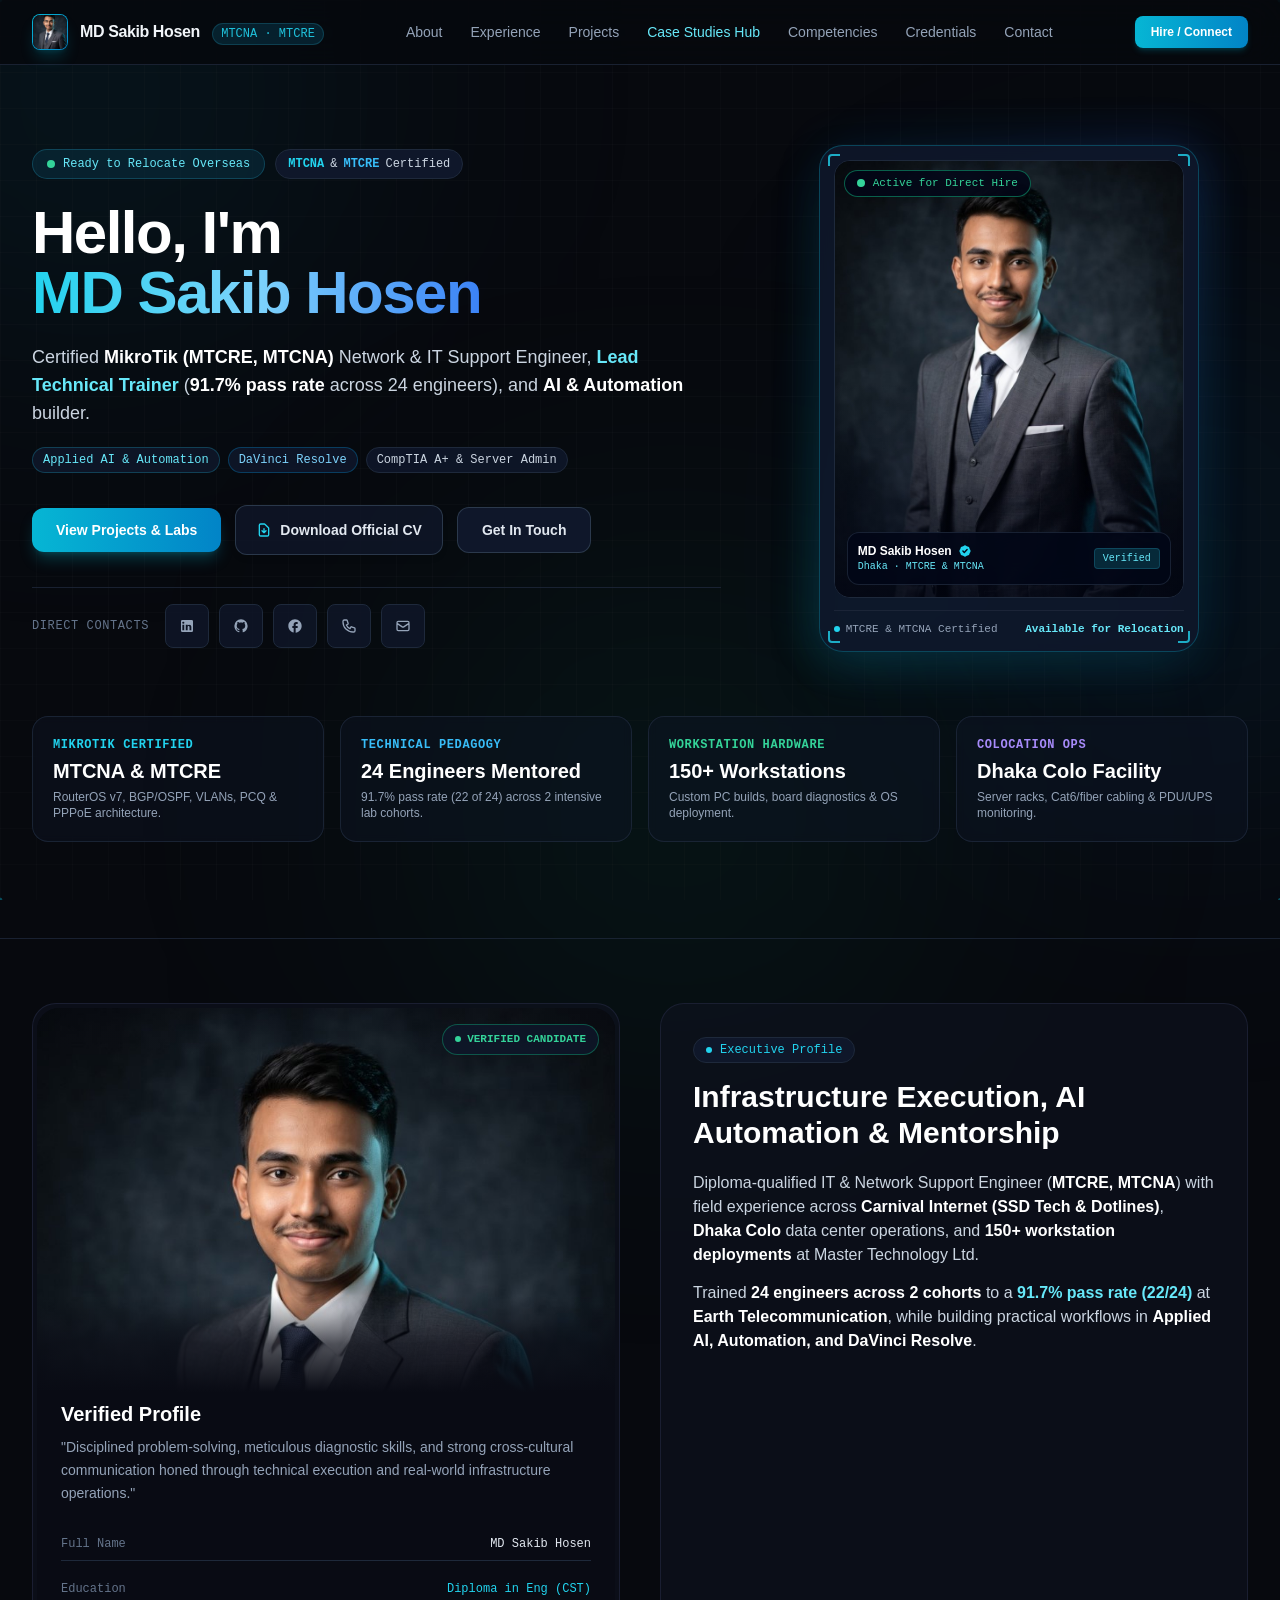
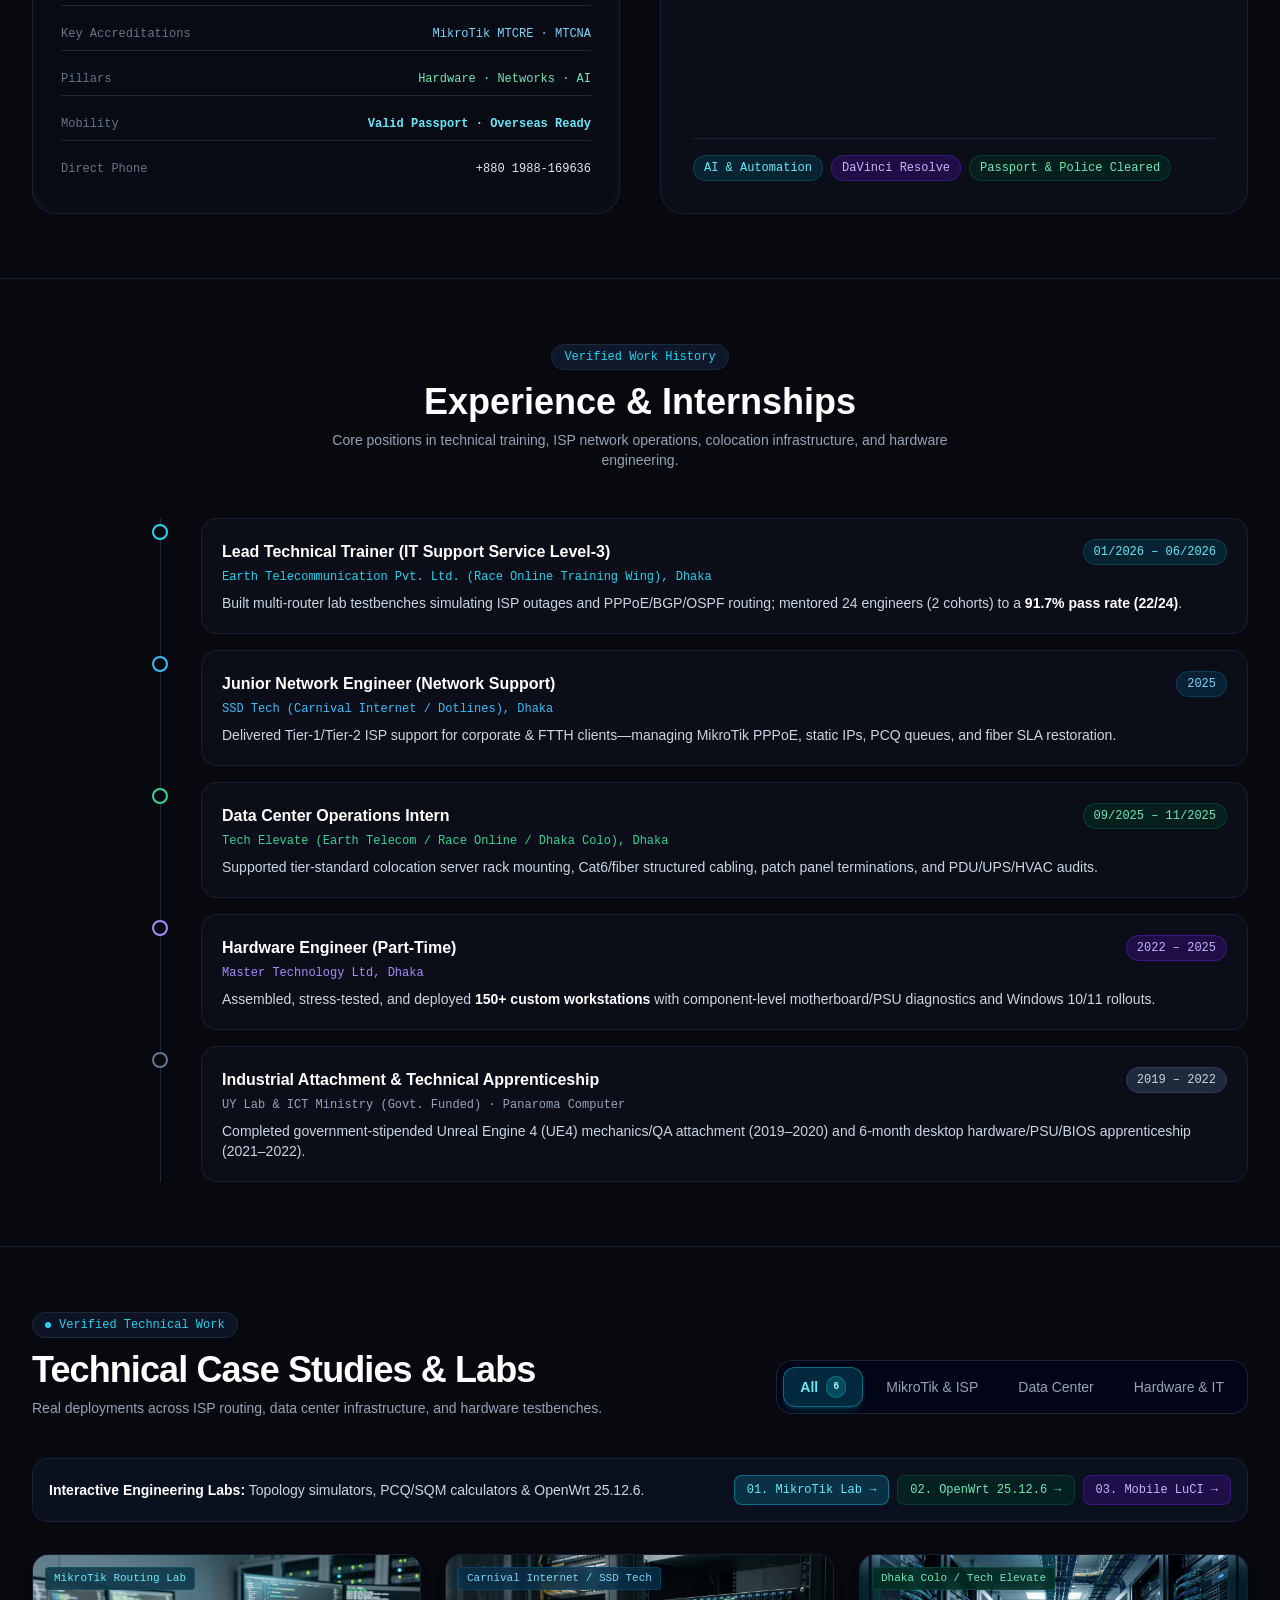
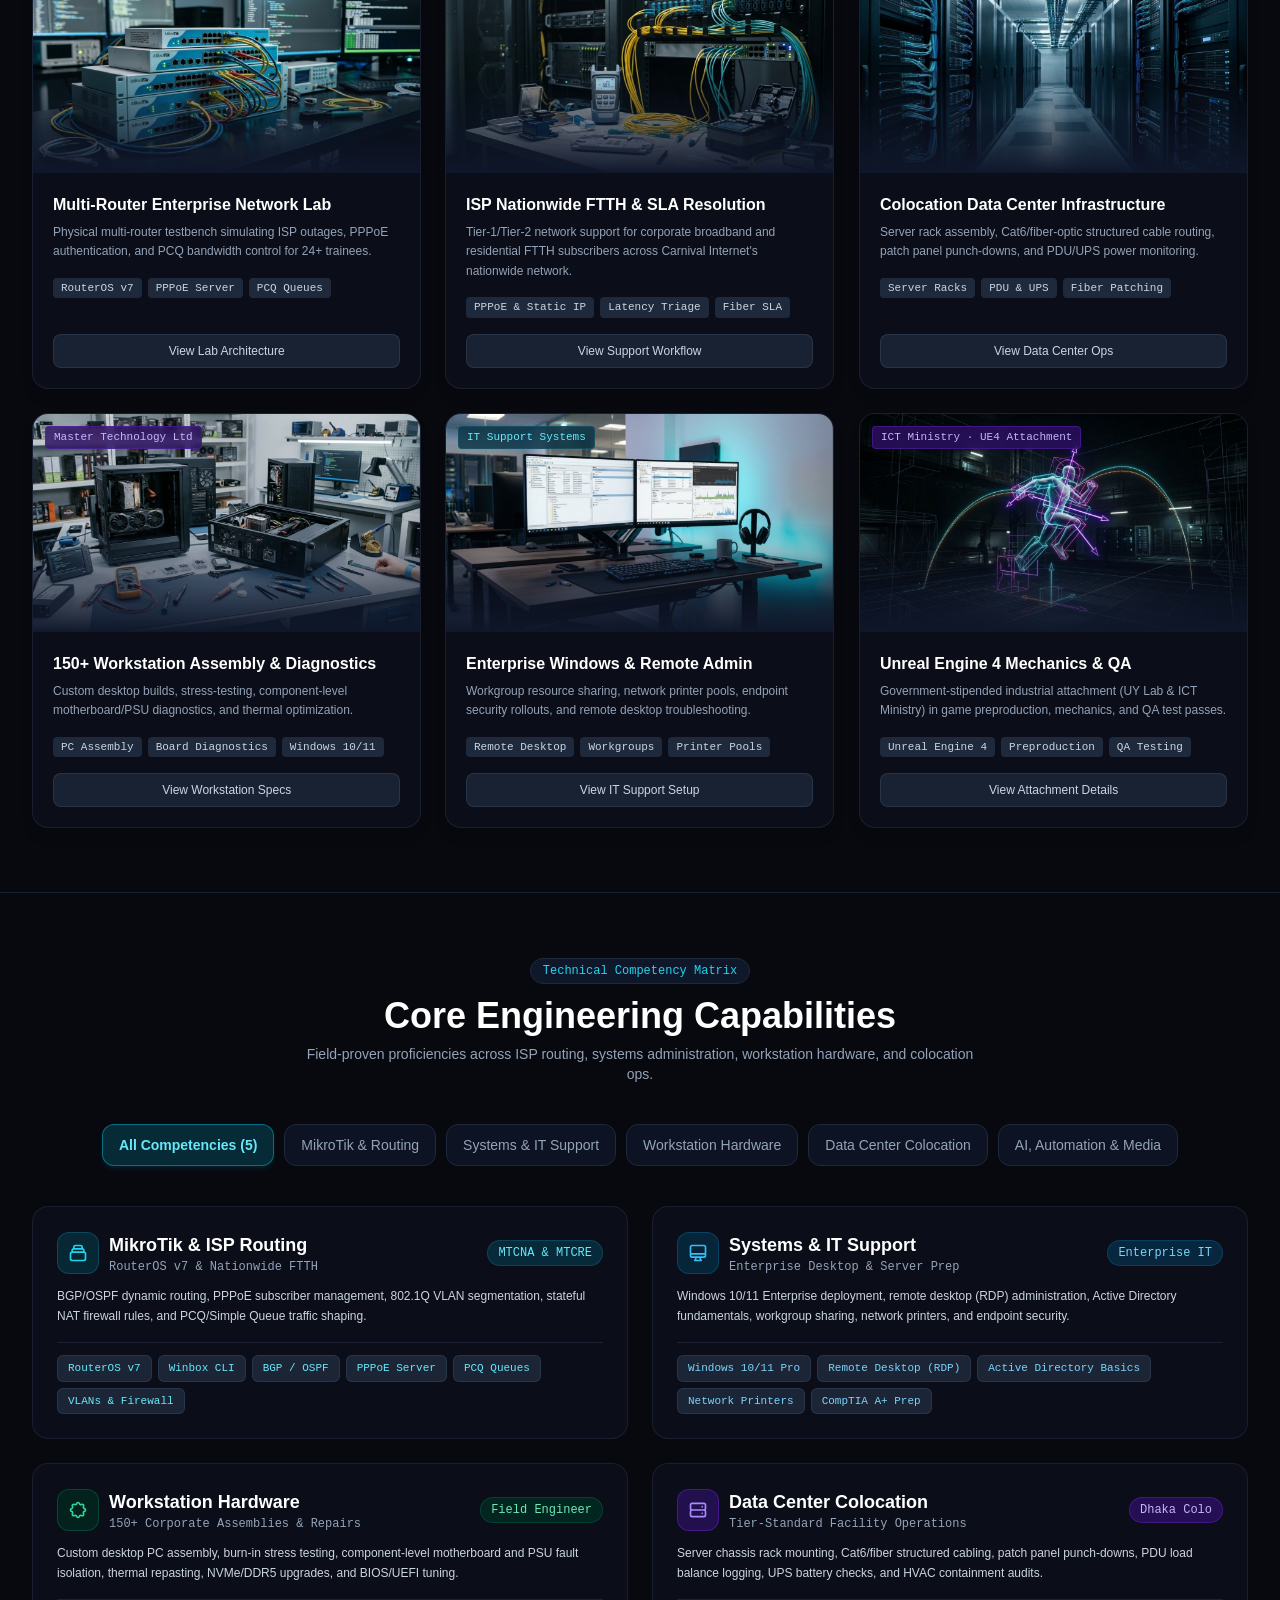
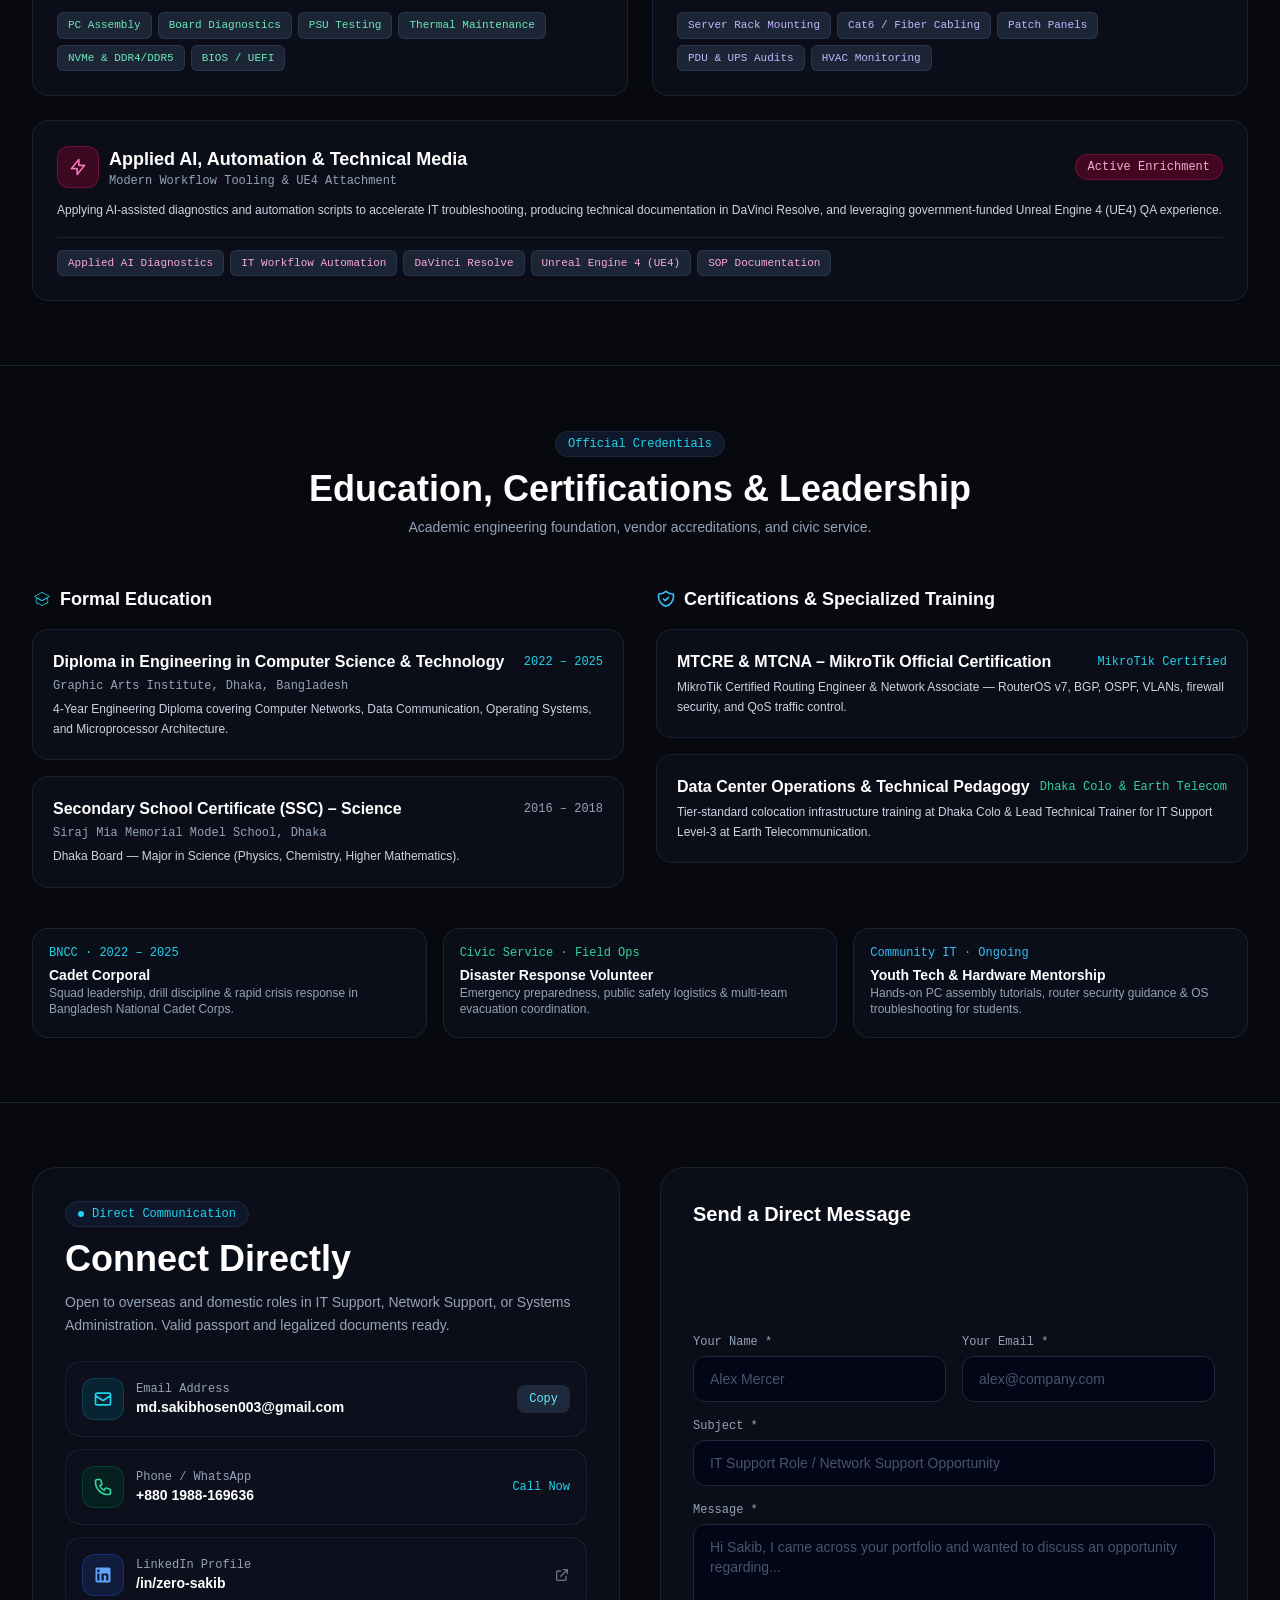
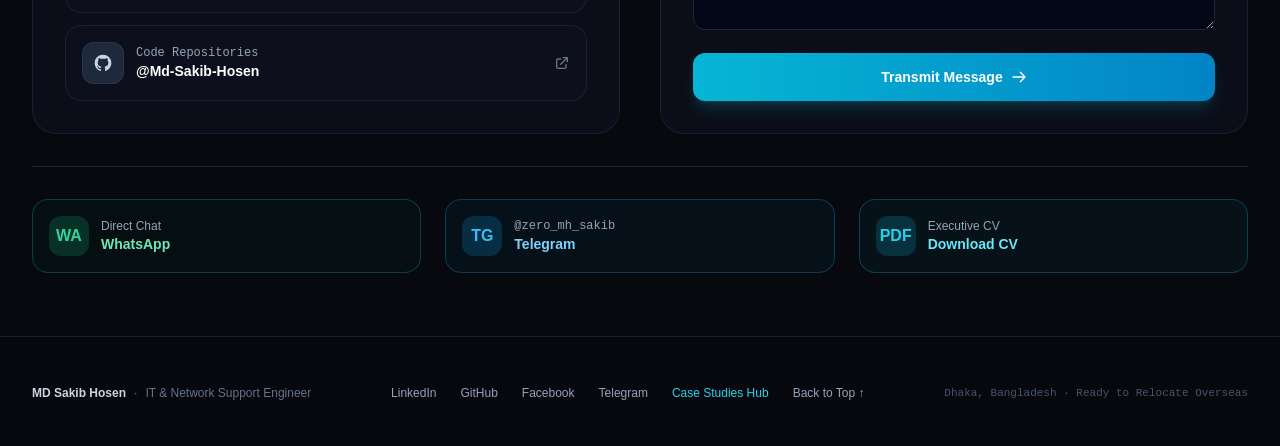
==== commit 62645336: "Minimalist Update Portfolio 4.0" ====
--- a/index.html
+++ b/index.html
@@ -4,7 +4,8 @@
   <meta charset="UTF-8">
   <meta name="viewport" content="width=device-width, initial-scale=1.0">
   <title>MD Sakib Hosen | IT & Network Support Engineer</title>
-  <meta name="description" content="Portfolio of MD Sakib Hosen - Certified MTCNA, MTCRE & NSDA Level-3 IT Support Specialist & Network Support Engineer. Open to overseas relocation.">
+  <meta name="description" content="Official portfolio of MD Sakib Hosen (Sakib Hosen, MD Sakib, MH Sakib, Sakib, Hosen, zero.sakib) — Certified MTCNA & MTCRE IT Support Specialist, Network Support Engineer, and AI & Automation builder.">
+  <meta name="keywords" content="MD Sakib Hosen, Md Sakib Hosen, MD. Sakib Hosen, Sakib Hosen, MD Sakib, MH Sakib, M H Sakib, Sakib, Hosen, zero.sakib, zero-sakib, zero.mh.sakib, zero_mh_sakib, Md-Sakib-Hosen, sakib-hosen-dev, AI, Applied AI, Automation, Workflow Automation, DaVinci Resolve, IT Support Specialist, Network Support Engineer, MTCNA, MTCRE, MikroTik RouterOS, OpenWrt, Dhaka Bangladesh">
   <meta name="yandex-verification" content="9bbd50a5fc897023" />
   <meta name="referrer" content="strict-origin-when-cross-origin">
   <meta http-equiv="Content-Security-Policy" content="default-src 'self'; script-src 'self' 'unsafe-inline' https://www.googletagmanager.com https://www.google-analytics.com https://analytics.ahrefs.com https://www.clarity.ms https://*.clarity.ms https://static.cloudflareinsights.com; style-src 'self' 'unsafe-inline' https://fonts.googleapis.com; font-src 'self' https://fonts.gstatic.com data:; img-src 'self' data: https:; connect-src 'self' https://formsubmit.co https://www.google-analytics.com https://analytics.google.com https://*.google-analytics.com https://analytics.ahrefs.com https://*.clarity.ms https://cloudflareinsights.com https://*.cloudflareinsights.com; object-src 'none'; base-uri 'self'; form-action 'self' https://formsubmit.co; upgrade-insecure-requests;">
@@ -14,7 +15,7 @@
   <link rel="preconnect" href="https://fonts.gstatic.com" crossorigin>
   <link href="https://fonts.googleapis.com/css2?family=Inter:wght@300;400;500;600;700;800&family=JetBrains+Mono:wght@400;500;600&display=swap" rel="stylesheet">
   <link rel="stylesheet" href="assets/tailwind.css">
-    <style>
+  <style>
     :root {
       --brand-cyan: #06b6d4;
       --brand-sky: #0284c7;
@@ -43,8 +44,19 @@
       opacity: 1;
       transform: translateY(0);
     }
-    
-    /* Interactive Spotlight Card with Desktop Hover Only (prevents touch sticking) */
+
+    /* Portrait Brand Icon in Navbar (SS 1 Replacement) */
+    .nav-portrait-img {
+      width: 100%;
+      height: 100%;
+      object-fit: cover;
+      object-position: 50% 12%;
+      transform: scale(1.22);
+      border-radius: 7px;
+      display: block;
+    }
+
+    /* Interactive Spotlight Card with Desktop Hover Only */
     .spotlight-card {
       position: relative;
       background: rgba(15, 19, 32, 0.6);
@@ -156,13 +168,15 @@
   <!-- SEO and social-sharing metadata -->
   <meta name="author" content="MD Sakib Hosen">
   <meta name="robots" content="index, follow, max-image-preview:large">
-  <link rel="canonical" href="https://sakib-hosen-dev.github.io/">
-  <link rel="me" href="https://sakib-hosen-dev.github.io/">
+  <link rel="canonical" href="https://md-sakib-hosen.github.io/">
 
   <meta property="og:type" content="profile">
+  <meta property="profile:first_name" content="MD Sakib">
+  <meta property="profile:last_name" content="Hosen">
+  <meta property="profile:username" content="zero_mh_sakib">
   <meta property="og:title" content="MD Sakib Hosen | IT &amp; Network Support Engineer">
-  <meta property="og:description" content="Portfolio of MD Sakib Hosen, featuring IT support, MikroTik networking, MTCNA, MTCRE and NSDA Level-3 qualifications.">
-  <meta property="og:url" content="https://sakib-hosen-dev.github.io/">
+  <meta property="og:description" content="Portfolio of MD Sakib Hosen, featuring IT support, MikroTik networking, MTCNA, MTCRE, and enterprise infrastructure qualifications.">
+  <meta property="og:url" content="https://md-sakib-hosen.github.io/">
   <meta property="og:site_name" content="MD Sakib Hosen">
   <meta property="og:locale" content="en_US">
   <meta property="og:image" content="https://md-sakib-hosen.github.io/assets/og-image.jpg?v=2">
@@ -182,7 +196,7 @@
   <link rel="me" href="https://www.facebook.com/zero.mh.sakib">
   <link rel="me" href="https://t.me/zero_mh_sakib">
 
-  <!-- Website structured data (Site Name in Google Search) -->
+  <!-- Website structured data -->
   <script type="application/ld+json">
   {
     "@context": "https://schema.org",
@@ -190,7 +204,17 @@
     "name": "MD Sakib Hosen",
     "alternateName": [
       "MD Sakib Hosen Portfolio",
-      "Md Sakib Hosen"
+      "Md Sakib Hosen",
+      "MD. Sakib Hosen",
+      "Sakib Hosen",
+      "MD Sakib",
+      "MH Sakib",
+      "M H Sakib",
+      "Sakib",
+      "Hosen",
+      "zero.sakib",
+      "zero-sakib",
+      "zero_mh_sakib"
     ],
     "url": "https://md-sakib-hosen.github.io/"
   }
@@ -202,17 +226,39 @@
     "@context": "https://schema.org",
     "@type": "ProfilePage",
     "dateCreated": "2026-11-01T12:00:00+06:00",
-    "dateModified": "2026-11-12T21:00:00+06:00",
+    "dateModified": "2026-11-17T17:00:00+06:00",
     "mainEntity": {
       "@type": "Person",
       "name": "MD Sakib Hosen",
+      "givenName": "MD Sakib",
+      "familyName": "Hosen",
+      "additionalName": "Sakib",
       "alternateName": [
         "Md Sakib Hosen",
+        "MD. Sakib Hosen",
+        "Md. Sakib Hosen",
         "Sakib Hosen",
-        "Md-Sakib-Hosen",
+        "MD Sakib",
+        "MH Sakib",
+        "M H Sakib",
+        "Sakib",
+        "Hosen",
+        "zero.sakib",
         "zero-sakib",
         "zero.mh.sakib",
-        "zero_mh_sakib"
+        "zero_mh_sakib",
+        "Md-Sakib-Hosen",
+        "sakib-hosen-dev"
+      ],
+      "knowsAbout": [
+        "Network Support Engineering",
+        "IT Support & Systems Administration",
+        "MikroTik RouterOS (MTCNA, MTCRE)",
+        "OpenWrt Embedded Linux",
+        "Applied AI & Workflow Automation",
+        "DaVinci Resolve Video Editing & Production",
+        "CompTIA A+ & Server Administration",
+        "Data Center Operations"
       ],
       "url": "https://md-sakib-hosen.github.io/",
       "image": "https://md-sakib-hosen.github.io/assets/profile-sakib.jpg",
@@ -235,17 +281,12 @@
       "hasCredential": [
         {
           "@type": "EducationalOccupationalCredential",
-          "name": "MikroTik Certified Traffic Control Engineer (MTCRE)",
+          "name": "MikroTik Certified Routing Engineer (MTCRE)",
           "credentialCategory": "certification"
         },
         {
           "@type": "EducationalOccupationalCredential",
           "name": "MikroTik Certified Network Associate (MTCNA)",
-          "credentialCategory": "certification"
-        },
-        {
-          "@type": "EducationalOccupationalCredential",
-          "name": "NSDA Level-3 Technical Trainer",
           "credentialCategory": "certification"
         }
       ],
@@ -268,15 +309,10 @@
   <noscript><style>.reveal { opacity: 1 !important; transform: none !important; }</style></noscript>
 
   <!-- Website favicon -->
-  <link rel="icon" type="image/svg+xml" href="assets/favicon.svg">
   <link rel="icon" type="image/png" sizes="192x192" href="assets/favicon.png">
   <link rel="apple-touch-icon" href="assets/favicon.png">
 </head>
 <body class="bg-[#07090e] text-slate-200 antialiased selection:bg-cyan-500/30 selection:text-cyan-200 min-h-screen flex flex-col relative overflow-x-hidden">
-<div style="background:linear-gradient(90deg,#082f49,#0f172a);border-bottom:1px solid rgba(34,211,238,0.35);padding:10px 16px;text-align:center;font-family:Inter,system-ui,sans-serif;font-size:13px;color:#e2e8f0;position:relative;z-index:9999;">
-  ✨ A newer edition of this portfolio is now live at
-  <a href="https://sakib-hosen-dev.github.io/" style="color:#22d3ee;font-weight:600;text-decoration:underline;margin-left:4px;">sakib-hosen-dev.github.io →</a>
-</div>
 
   <!-- Interactive Network Canvas -->
   <canvas id="particle-canvas" class="fixed inset-0 pointer-events-none z-0 opacity-40"></canvas>
@@ -298,15 +334,13 @@
   <!-- Top Reading Progress Bar -->
   <div id="scroll-progress" class="fixed top-0 left-0 h-1 bg-gradient-to-r from-cyan-400 via-sky-500 to-emerald-400 z-50 w-0 transition-all duration-75"></div>
 
-  <!-- Navbar -->
+  <!-- Navbar (SS 1 Icon Replaced with Portrait) -->
   <header class="sticky top-0 z-40 w-full border-b border-slate-800/80 bg-[#07090e]/85 backdrop-blur-xl transition-all duration-300">
     <div class="max-w-7xl mx-auto px-4 sm:px-6 lg:px-8 h-16 flex items-center justify-between">
       <a href="#hero" class="flex items-center gap-3 group">
         <div class="w-9 h-9 rounded-lg bg-gradient-to-br from-cyan-500 to-sky-600 p-[1px] flex items-center justify-center shadow-lg shadow-cyan-500/20 group-hover:shadow-cyan-500/40 group-hover:scale-105 transition-all">
-          <div class="w-full h-full bg-[#090b14] rounded-[7px] flex items-center justify-center">
-            <svg class="w-4 h-4 text-cyan-400 group-hover:text-cyan-300 transition-colors" fill="none" stroke="currentColor" viewBox="0 0 24 24" aria-hidden="true">
-              <path stroke-linecap="round" stroke-linejoin="round" stroke-width="2.5" d="M8 9l3 3-3 3m5 0h3"></path>
-            </svg>
+          <div class="w-full h-full bg-[#090b14] rounded-[7px] overflow-hidden flex items-center justify-center">
+            <img src="assets/profile-sakib.jpg" alt="MD Sakib Hosen Portrait" width="36" height="36" class="nav-portrait-img">
           </div>
         </div>
         <div>
@@ -315,19 +349,18 @@
         </div>
       </a>
 
-      <!-- Desktop Navigation Links -->
+      <!-- Minimalist Desktop Navigation Links -->
       <nav id="desktop-nav" class="hidden lg:flex items-center gap-7 text-sm font-medium text-slate-400">
         <a href="#about" class="nav-link hover:text-cyan-400 transition-colors">About</a>
         <a href="#experience" class="nav-link hover:text-cyan-400 transition-colors">Experience</a>
         <a href="#projects" class="nav-link hover:text-cyan-400 transition-colors">Projects</a>
         <a href="case-studies.html" class="nav-link text-cyan-300 hover:text-cyan-400 transition-colors">Case Studies Hub</a>
         <a href="#skills" class="nav-link hover:text-cyan-400 transition-colors">Competencies</a>
-        <a href="#education" class="nav-link hover:text-cyan-400 transition-colors">Certifications</a>
-        <a href="#activities" class="nav-link hover:text-cyan-400 transition-colors">Activities</a>
+        <a href="#education" class="nav-link hover:text-cyan-400 transition-colors">Credentials</a>
         <a href="#contact" class="nav-link hover:text-cyan-400 transition-colors">Contact</a>
       </nav>
 
-      <!-- Desktop CTA & Actions -->
+      <!-- Desktop CTA -->
       <div class="hidden lg:flex items-center gap-3">
         <a href="#contact" class="text-xs font-semibold px-4 py-2 rounded-lg bg-gradient-to-r from-cyan-500 to-sky-600 text-white hover:from-cyan-400 hover:to-sky-500 shadow-md shadow-cyan-500/20 hover:shadow-cyan-500/30 hover:scale-[1.02] transition-all">
           Hire / Connect
@@ -348,8 +381,7 @@
       <a href="#projects" class="block py-2.5 px-3 rounded-lg text-sm font-medium text-slate-200 hover:text-cyan-300 hover:bg-slate-800/60 mobile-nav-link">Projects</a>
       <a href="case-studies.html" class="block py-2.5 px-3 rounded-lg text-sm font-medium text-cyan-300 hover:text-cyan-200 hover:bg-slate-800/60 mobile-nav-link">Interactive Case Studies Hub &rarr;</a>
       <a href="#skills" class="block py-2.5 px-3 rounded-lg text-sm font-medium text-slate-200 hover:text-cyan-300 hover:bg-slate-800/60 mobile-nav-link">Competencies</a>
-      <a href="#education" class="block py-2.5 px-3 rounded-lg text-sm font-medium text-slate-200 hover:text-cyan-300 hover:bg-slate-800/60 mobile-nav-link">Certifications</a>
-      <a href="#activities" class="block py-2.5 px-3 rounded-lg text-sm font-medium text-slate-200 hover:text-cyan-300 hover:bg-slate-800/60 mobile-nav-link">Activities</a>
+      <a href="#education" class="block py-2.5 px-3 rounded-lg text-sm font-medium text-slate-200 hover:text-cyan-300 hover:bg-slate-800/60 mobile-nav-link">Credentials</a>
       <a href="#contact" class="block py-2.5 px-3 rounded-lg text-sm font-medium text-slate-200 hover:text-cyan-300 hover:bg-slate-800/60 mobile-nav-link">Contact</a>
       <div class="pt-3 border-t border-slate-800/80 flex flex-col sm:flex-row items-stretch sm:items-center justify-between gap-2.5">
         <button id="mobile-copy-email-btn" class="text-xs font-mono py-2.5 px-3 rounded-lg border border-slate-700 bg-slate-800/80 text-cyan-300 flex items-center justify-center gap-1.5">
@@ -364,22 +396,17 @@
 
   <main class="flex-grow z-10">
     <!-- Hero Section -->
-        <!-- Hero Section -->
     <section id="hero" class="relative pt-16 pb-20 md:pt-20 md:pb-24 px-4 sm:px-6 lg:px-8 max-w-7xl mx-auto">
       <div class="grid grid-cols-1 lg:grid-cols-12 gap-10 lg:gap-12 items-center">
-        <!-- Left: Introduction & Core Directives (7 cols) -->
+        <!-- Left: Core Introduction (7 cols) -->
         <div class="lg:col-span-7">
-          <!-- Live Badges -->
           <div class="flex flex-wrap items-center gap-2.5 mb-6">
             <div class="inline-flex items-center gap-2 px-3.5 py-1.5 rounded-full bg-cyan-950/50 border border-cyan-800/60 text-cyan-300 text-xs font-mono shadow-sm">
               <span class="w-2 h-2 rounded-full bg-emerald-400 animate-ping"></span>
               <span>Ready to Relocate Overseas</span>
             </div>
             <div class="inline-flex items-center gap-1.5 px-3 py-1.5 rounded-full bg-slate-900 border border-slate-800 text-slate-300 text-xs font-mono">
-              <span class="text-cyan-400 font-bold">MTCNA</span> & <span class="text-sky-400 font-bold">MTCRE</span> Certified
-            </div>
-            <div class="inline-flex items-center gap-1.5 px-3 py-1.5 rounded-full bg-slate-900 border border-slate-800 text-slate-300 text-xs font-mono">
-              <span>NSDA Level-3 Trainer</span>
+              <span class="text-cyan-400 font-bold">MTCNA</span> &amp; <span class="text-sky-400 font-bold">MTCRE</span> Certified
             </div>
           </div>
 
@@ -388,38 +415,31 @@
             <span class="text-transparent bg-clip-text bg-gradient-to-r from-cyan-400 via-sky-300 to-blue-500">MD Sakib Hosen</span>
           </h1>
 
-          <p class="text-base sm:text-lg text-slate-300 leading-relaxed font-normal mb-6">
-            <strong class="text-white font-semibold">IT Support Specialist & Network Support Engineer</strong> focused on <span class="text-cyan-300 font-semibold">Hardware, Networking, Automation & Artificial Intelligence</span>. Backed by official MikroTik credentials (<span class="text-cyan-400 font-semibold">MTCRE, MTCNA</span>), a 4-year Computer Science Diploma, and NSDA Level-3 Technical Trainer accreditation.
+          <p class="text-base sm:text-lg text-slate-300 leading-relaxed font-normal mb-5 max-w-2xl">
+            Certified <strong class="text-white font-semibold">MikroTik (MTCRE, MTCNA)</strong> Network &amp; IT Support Engineer, <strong class="text-cyan-300 font-semibold">Lead Technical Trainer</strong> (<strong class="text-white font-semibold">91.7% pass rate</strong> across 24 engineers), and <strong class="text-white font-semibold">AI &amp; Automation</strong> builder.
           </p>
 
-          <div class="p-3.5 rounded-xl bg-slate-900/60 border border-slate-800 mb-8 flex flex-wrap items-center gap-x-4 gap-y-2 text-xs text-slate-300">
-            <span class="text-cyan-400 font-mono font-semibold uppercase tracking-wider flex items-center gap-1.5">
-              <span class="w-1.5 h-1.5 rounded-full bg-cyan-400"></span> Currently Learning & Enriching:
-            </span>
-            <span class="px-2.5 py-0.5 rounded bg-slate-800 text-slate-200 border border-slate-700">CompTIA A+ & Server Administration</span>
-            <span class="px-2.5 py-0.5 rounded bg-slate-800 text-slate-200 border border-slate-700">Applied AI & Automation</span>
-            <span class="px-2.5 py-0.5 rounded bg-slate-800 text-slate-200 border border-slate-700">Video Editing (DaVinci Resolve)</span>
-          </div>
-
-          <!-- CTA Buttons with hover lift -->
+          <div class="mb-8 flex flex-wrap items-center gap-2 text-xs text-slate-400 font-mono">
+            <span class="px-2.5 py-1 rounded-full bg-slate-900/90 text-cyan-300 border border-cyan-800/60">Applied AI &amp; Automation</span>
+            <span class="px-2.5 py-1 rounded-full bg-slate-900/90 text-sky-300 border border-sky-800/60">DaVinci Resolve</span>
+            <span class="px-2.5 py-1 rounded-full bg-slate-900/90 text-slate-300 border border-slate-800">CompTIA A+ &amp; Server Admin</span>
+          </div>
+
+          <!-- Primary CTA Buttons -->
           <div class="flex flex-wrap items-center gap-3.5 mb-8">
             <a href="#projects" class="px-6 py-3 rounded-xl bg-gradient-to-r from-cyan-500 to-sky-600 text-white font-semibold text-sm hover:from-cyan-400 hover:to-sky-500 shadow-lg shadow-cyan-500/25 hover:shadow-cyan-500/40 hover:-translate-y-0.5 transition-all duration-300">
-              View Real Projects & Labs
-            </a>
-            <a href="#contact" class="px-6 py-3 rounded-xl bg-slate-900 border border-slate-700/80 text-slate-200 font-semibold text-sm hover:bg-slate-800 hover:border-cyan-500/50 hover:-translate-y-0.5 transition-all duration-300">
-              Get In Touch
+              View Projects &amp; Labs
             </a>
             <button onclick="downloadSakibCV()" class="inline-flex items-center justify-center gap-2 px-5 py-3.5 rounded-xl font-semibold text-sm bg-slate-900/80 hover:bg-slate-800 border border-slate-700/80 hover:border-cyan-500/60 text-slate-200 transition-all shadow-md group">
               <svg class="w-4 h-4 text-cyan-400 group-hover:translate-y-0.5 transition-transform" fill="none" stroke="currentColor" viewBox="0 0 24 24"><path stroke-linecap="round" stroke-linejoin="round" stroke-width="2" d="M12 10v6m0 0l-3-3m3 3l3-3m2 8H7a2 2 0 01-2-2V5a2 2 0 012-2h5.586a1 1 0 01.707.293l5.414 5.414a1 1 0 01.293.707V19a2 2 0 01-2 2z"></path></svg>
               <span>Download Official CV</span>
             </button>
-            <a href="#experience" class="px-4 py-3 rounded-xl bg-transparent text-slate-400 hover:text-cyan-300 font-medium text-sm transition-colors flex items-center gap-1.5">
-              <span>Work History</span>
-              <svg class="w-4 h-4" fill="none" stroke="currentColor" viewBox="0 0 24 24"><path stroke-linecap="round" stroke-linejoin="round" stroke-width="2" d="M19 9l-7 7-7-7"></path></svg>
+            <a href="#contact" class="px-6 py-3 rounded-xl bg-slate-900 border border-slate-700/80 text-slate-200 font-semibold text-sm hover:bg-slate-800 hover:border-cyan-500/50 hover:-translate-y-0.5 transition-all duration-300">
+              Get In Touch
             </a>
           </div>
 
-          <!-- Social Bar -->
+          <!-- Direct Social Bar -->
           <div class="flex items-center gap-4 pt-4 border-t border-slate-800/80">
             <span class="text-xs font-mono text-slate-500 uppercase tracking-wider">Direct Contacts</span>
             <div class="flex items-center gap-2.5">
@@ -445,47 +465,38 @@
         <!-- Right: Executive Cyber-Framed Portrait (5 cols) -->
         <div class="lg:col-span-5 flex flex-col items-center justify-center">
           <div class="relative w-full max-w-[340px] sm:max-w-[380px] group">
-            <!-- Ambient Glow Backdrop -->
             <div class="absolute -inset-1 rounded-3xl bg-gradient-to-tr from-cyan-500/30 via-sky-500/10 to-blue-600/30 blur-xl opacity-75 group-hover:opacity-100 transition-all duration-700"></div>
 
-            <!-- Main Portrait Card Container -->
             <div class="relative rounded-3xl bg-slate-900/90 border border-cyan-500/30 p-3.5 backdrop-blur-md shadow-2xl shadow-cyan-950/50">
-              <!-- Corner Decorative Accents -->
               <div class="absolute top-2 left-2 w-3 h-3 border-t-2 border-l-2 border-cyan-400/80 rounded-tl"></div>
               <div class="absolute top-2 right-2 w-3 h-3 border-t-2 border-r-2 border-cyan-400/80 rounded-tr"></div>
               <div class="absolute bottom-2 left-2 w-3 h-3 border-b-2 border-l-2 border-cyan-400/80 rounded-bl"></div>
               <div class="absolute bottom-2 right-2 w-3 h-3 border-b-2 border-r-2 border-cyan-400/80 rounded-br"></div>
 
-              <!-- Live Status Pill Floating on Photo -->
               <div class="absolute top-6 left-6 z-10 inline-flex items-center gap-2 px-3 py-1 rounded-full bg-slate-950/80 border border-emerald-500/50 backdrop-blur-md text-emerald-400 text-[11px] font-mono shadow-lg">
                 <span class="w-2 h-2 rounded-full bg-emerald-400 animate-pulse"></span>
                 <span>Active for Direct Hire</span>
               </div>
 
-              <!-- Portrait Image Container with Aspect Ratio -->
               <div class="relative aspect-[4/5] w-full rounded-2xl overflow-hidden bg-slate-950 border border-slate-800">
                 <img width="800" height="994" id="hero-profile-img" src="assets/profile-sakib.jpg" fetchpriority="high" decoding="async" loading="eager" alt="MD Sakib Hosen - IT Support Specialist & Network Support Engineer" class="w-full h-full object-cover object-top transition-transform duration-500 hover:scale-105">
-
-                <!-- Subtle Dark Vignette & Gradient Overlay -->
-                <div class="absolute -inset-px bg-gradient-to-t pointer-events-none from-slate-950 via-transparent to-transparent opacity-60 pointer-events-none"></div>
-
-                <!-- Lower Card Caption -->
+                <div class="absolute -inset-px bg-gradient-to-t pointer-events-none from-slate-950 via-transparent to-transparent opacity-60"></div>
+
                 <div class="absolute bottom-3 left-3 right-3 p-2.5 rounded-xl bg-slate-950/85 border border-slate-800/80 backdrop-blur-md flex items-center justify-between">
                   <div>
                     <div class="text-xs font-bold text-white flex items-center gap-1.5">
                       <span>MD Sakib Hosen</span>
                       <svg class="w-3.5 h-3.5 text-cyan-400 fill-current" viewBox="0 0 20 20"><path fill-rule="evenodd" d="M6.267 3.455a3.066 3.066 0 001.745-.723 3.066 3.066 0 013.976 0 3.066 3.066 0 001.745.723 3.066 3.066 0 012.812 2.812c.051.643.304 1.254.723 1.745a3.066 3.066 0 010 3.976 3.066 3.066 0 00-.723 1.745 3.066 3.066 0 01-2.812 2.812 3.066 3.066 0 00-1.745.723 3.066 3.066 0 01-3.976 0 3.066 3.066 0 00-1.745-.723 3.066 3.066 0 01-2.812-2.812 3.066 3.066 0 00-.723-1.745 3.066 3.066 0 010-3.976 3.066 3.066 0 00.723-1.745 3.066 3.066 0 012.812-2.812zm7.44 5.252a1 1 0 00-1.414-1.414L9 10.586 7.707 9.293a1 1 0 00-1.414 1.414l2 2a1 1 0 001.414 0l4-4z" clip-rule="evenodd"></path></svg>
                     </div>
-                    <div class="text-[10px] font-mono text-cyan-300">Dhaka · MTCRE & MTCNA</div>
+                    <div class="text-[10px] font-mono text-cyan-300">Dhaka · MTCRE &amp; MTCNA</div>
                   </div>
                   <span class="text-[10px] font-mono px-2 py-0.5 rounded bg-cyan-950/80 text-cyan-300 border border-cyan-800/60">Verified</span>
                 </div>
               </div>
 
-              <!-- Verified Credential Ribbon below Photo -->
               <div class="mt-3 pt-2.5 border-t border-slate-800/80 flex items-center justify-between text-[11px] font-mono">
                 <span class="text-slate-400 flex items-center gap-1.5">
-                  <span class="w-1.5 h-1.5 rounded-full bg-cyan-400"></span> MTCRE & MTCNA Certified
+                  <span class="w-1.5 h-1.5 rounded-full bg-cyan-400"></span> MTCRE &amp; MTCNA Certified
                 </span>
                 <span class="text-cyan-300 font-semibold">Available for Relocation</span>
               </div>
@@ -494,106 +505,39 @@
         </div>
       </div>
 
-      <!-- Quick Metrics Cards Grid based on CV -->
+      <!-- Compact Core Metrics Bar -->
       <div class="grid grid-cols-1 sm:grid-cols-2 lg:grid-cols-4 gap-4 mt-16">
         <div class="p-5 rounded-2xl bg-slate-900/40 border border-slate-800/80 backdrop-blur-sm hover:border-cyan-500/40 transition-all">
-          <div class="text-cyan-400 font-mono text-xs uppercase tracking-wider mb-1 font-semibold">MikroTik Certifications</div>
-          <div class="text-xl font-bold text-white mb-1">MTCNA & MTCRE</div>
-          <p class="text-xs text-slate-400">RouterOS, BGP routing, VLANs, PCQ/Simple queues, PPPoE server/client, IP Pools.</p>
+          <div class="text-cyan-400 font-mono text-xs uppercase tracking-wider mb-1 font-semibold">MikroTik Certified</div>
+          <div class="text-xl font-bold text-white mb-1">MTCNA &amp; MTCRE</div>
+          <p class="text-xs text-slate-400">RouterOS v7, BGP/OSPF, VLANs, PCQ &amp; PPPoE architecture.</p>
         </div>
         <div class="p-5 rounded-2xl bg-slate-900/40 border border-slate-800/80 backdrop-blur-sm hover:border-sky-500/40 transition-all">
           <div class="text-sky-400 font-mono text-xs uppercase tracking-wider mb-1 font-semibold">Technical Pedagogy</div>
-          <div class="text-xl font-bold text-white mb-1">24 Engineers Mentored (2 Batches)</div>
-          <p class="text-xs text-slate-400">NSDA Level-3 Technical Trainer: Led 2 intensive cohorts with a verified 91.7% pass rate (22 of 24 passed).</p>
+          <div class="text-xl font-bold text-white mb-1">24 Engineers Mentored</div>
+          <p class="text-xs text-slate-400">91.7% pass rate (22 of 24) across 2 intensive lab cohorts.</p>
         </div>
         <div class="p-5 rounded-2xl bg-slate-900/40 border border-slate-800/80 backdrop-blur-sm hover:border-emerald-500/40 transition-all">
           <div class="text-emerald-400 font-mono text-xs uppercase tracking-wider mb-1 font-semibold">Workstation Hardware</div>
           <div class="text-xl font-bold text-white mb-1">150+ Workstations</div>
-          <p class="text-xs text-slate-400">Custom desktop builds, motherboard diagnostics, thermal maintenance, and OS standardizations.</p>
+          <p class="text-xs text-slate-400">Custom PC builds, board diagnostics &amp; OS deployment.</p>
         </div>
         <div class="p-5 rounded-2xl bg-slate-900/40 border border-slate-800/80 backdrop-blur-sm hover:border-violet-500/40 transition-all">
           <div class="text-violet-400 font-mono text-xs uppercase tracking-wider mb-1 font-semibold">Colocation Ops</div>
           <div class="text-xl font-bold text-white mb-1">Dhaka Colo Facility</div>
-          <p class="text-xs text-slate-400">Server rack mounting, Cat6/fiber routing, patch panel punch-downs, PDU and UPS monitoring.</p>
+          <p class="text-xs text-slate-400">Server racks, Cat6/fiber cabling &amp; PDU/UPS monitoring.</p>
         </div>
       </div>
     </section>
 
-    <!-- Visual Engineering Domains Showcase -->
-    <section id="disciplines" class="py-16 border-t border-slate-800/80 px-4 sm:px-6 lg:px-8 max-w-7xl mx-auto reveal">
-      <div class="flex flex-col md:flex-row md:items-end justify-between gap-4 mb-10">
-        <div>
-          <div class="inline-flex items-center gap-2 px-3 py-1 rounded-full bg-slate-900 border border-slate-800 text-xs font-mono text-cyan-400 mb-2">
-            <span>Operational Domains</span>
-          </div>
-          <h2 class="text-2xl sm:text-3xl font-bold text-white">Hands-On Technical Environments</h2>
-        </div>
-        <p class="text-xs sm:text-sm text-slate-400 max-w-md">
-          Direct field expertise across data center colocation facilities, workstation hardware labs, and mobile app QA testbenches.
-        </p>
-      </div>
-
-      <div class="grid grid-cols-1 md:grid-cols-3 gap-6">
-        <!-- Visual Card 1: Data Center Operations (Dhaka Colo) -->
-        <div class="group relative rounded-2xl overflow-hidden bg-slate-900 border border-slate-800 hover:border-cyan-500/50 transition-all duration-500 hover:-translate-y-1.5 shadow-xl">
-          <div class="aspect-video w-full overflow-hidden relative">
-            <img width="1280" height="714" src="assets/datacenter-colo.jpg" loading="lazy" alt="Colocation data center server racks at Dhaka Colo" class="w-full h-full object-cover group-hover:scale-105 transition-transform duration-700 ease-out">
-            <div class="absolute -inset-px bg-gradient-to-t pointer-events-none from-slate-950 via-slate-950/40 to-transparent"></div>
-            <span class="absolute top-3 left-3 text-[11px] font-mono px-2.5 py-1 rounded-md bg-cyan-950/80 text-cyan-300 border border-cyan-700/50 backdrop-blur-md">
-              Dhaka Colo Intern
-            </span>
-          </div>
-          <div class="p-5">
-            <h3 class="font-bold text-white text-base mb-1 group-hover:text-cyan-300 transition-colors">Colocation Data Center Infrastructure</h3>
-            <p class="text-xs text-slate-400 leading-relaxed">
-              Tier-standard facility oversight at Dhaka Colo / Tech Elevate. Server rack mounting, Cat6/fiber-optic cable routing, PDU load balance checks, and precision cooling audits.
-            </p>
-          </div>
-        </div>
-
-        <!-- Visual Card 2: Hardware Engineering (Master Technology / Panaroma) -->
-        <div class="group relative rounded-2xl overflow-hidden bg-slate-900 border border-slate-800 hover:border-sky-500/50 transition-all duration-500 hover:-translate-y-1.5 shadow-xl">
-          <div class="aspect-video w-full overflow-hidden relative">
-            <img width="1280" height="714" src="assets/hardware-workbench.jpg" loading="lazy" alt="Hardware workstation assembly and diagnostic workbench" class="w-full h-full object-cover group-hover:scale-105 transition-transform duration-700 ease-out">
-            <div class="absolute -inset-px bg-gradient-to-t pointer-events-none from-slate-950 via-slate-950/40 to-transparent"></div>
-            <span class="absolute top-3 left-3 text-[11px] font-mono px-2.5 py-1 rounded-md bg-sky-950/80 text-sky-300 border border-sky-700/50 backdrop-blur-md">
-              Hardware Lab Bench
-            </span>
-          </div>
-          <div class="p-5">
-            <h3 class="font-bold text-white text-base mb-1 group-hover:text-sky-300 transition-colors">Workstation Hardware & Diagnostics</h3>
-            <p class="text-xs text-slate-400 leading-relaxed">
-              Assembled, stress-tested, and maintained over 150+ custom workstations at Master Technology Ltd. Component-level motherboard diagnostics, PSU testing, thermal repasting, and NVMe/RAM upgrades.
-            </p>
-          </div>
-        </div>
-
-        <!-- Visual Card 3: Game Dev Industrial Attachment (UY Lab / ICT Ministry) -->
-        <div class="group relative rounded-2xl overflow-hidden bg-slate-900 border border-slate-800 hover:border-violet-500/50 transition-all duration-500 hover:-translate-y-1.5 shadow-xl">
-          <div class="aspect-video w-full overflow-hidden relative">
-            <img width="1280" height="714" src="assets/game-dev-ue4.jpg" loading="lazy" alt="Unreal Engine 4 game development and mechanics testing simulation" class="w-full h-full object-cover group-hover:scale-105 transition-transform duration-700 ease-out">
-            <div class="absolute -inset-px bg-gradient-to-t pointer-events-none from-slate-950 via-slate-950/40 to-transparent"></div>
-            <span class="absolute top-3 left-3 text-[11px] font-mono px-2.5 py-1 rounded-md bg-violet-950/80 text-violet-300 border border-violet-700/50 backdrop-blur-md">
-              ICT Ministry Attachment (UE4)
-            </span>
-          </div>
-          <div class="p-5">
-            <h3 class="font-bold text-white text-base mb-1 group-hover:text-violet-300 transition-colors">Game Dev Industrial Attachment (Unreal Engine 4)</h3>
-            <p class="text-xs text-slate-400 leading-relaxed">
-              Government-funded industrial attachment under ICT Ministry & UY Lab [Government-Stipended Attachment]. Trained in game preproduction, narrative storytelling, core gameplay mechanics, and testing in Unreal Engine 4.
-            </p>
-          </div>
-        </div>
-      </div>
-    </section>
-
-    <!-- About Me Section -->
-    <section id="about" class="py-20 border-t border-slate-800/80 px-4 sm:px-6 lg:px-8 max-w-7xl mx-auto reveal">
+    <!-- About Me Section (Restored Seamless Integrated Portrait Card + Minimalist Executive Profile) -->
+    <section id="about" class="py-16 border-t border-slate-800/80 px-4 sm:px-6 lg:px-8 max-w-7xl mx-auto reveal">
       <div class="grid grid-cols-1 lg:grid-cols-2 gap-8 lg:gap-10 items-stretch">
+        <!-- Left: Seamless Integrated Portrait & Verified Profile Card (Exact Original Style) -->
         <div class="h-full">
           <div class="spotlight-card relative p-1 rounded-3xl bg-gradient-to-br from-cyan-500/30 via-slate-800 to-sky-500/30 group transition-all duration-300 h-full flex flex-col justify-between">
             <div class="rounded-[22px] bg-[#090b14] relative overflow-hidden h-full flex flex-col justify-between">
-              <!-- Seamless Integrated Portrait Header (Bigger & Properly Fitted) -->
+              <!-- Seamless Integrated Portrait Header -->
               <div class="relative w-full h-80 sm:h-96 overflow-hidden group/pic">
                 <img width="800" height="994" id="verified-profile-img" src="assets/profile-sakib.jpg" decoding="async" loading="lazy" alt="MD Sakib Hosen - Authentic Verified Identity Portrait" class="w-full h-full object-cover object-top group-hover/pic:scale-105 transition-all duration-700">
                 <!-- Refined smooth natural gradient blend -->
@@ -623,7 +567,7 @@
                   </div>
                   <div class="flex items-center justify-between py-2 border-b border-slate-800">
                     <span class="text-slate-500">Key Accreditations</span>
-                    <span class="text-sky-300">MTCRE · MTCNA · NSDA L3</span>
+                    <span class="text-sky-300">MikroTik MTCRE · MTCNA</span>
                   </div>
                   <div class="flex items-center justify-between py-2 border-b border-slate-800">
                     <span class="text-slate-500">Pillars</span>
@@ -643,181 +587,142 @@
           </div>
         </div>
 
+        <!-- Right: Minimalist Executive Profile Card -->
         <div class="h-full">
           <div class="spotlight-card p-6 sm:p-8 rounded-3xl bg-slate-900/60 border border-slate-800/80 transition-all duration-300 relative group h-full flex flex-col justify-between">
-            <div class="inline-flex items-center gap-2 px-3 py-1 rounded-full bg-slate-900 border border-slate-800 text-xs font-mono text-cyan-400 mb-4">
-            <span class="w-1.5 h-1.5 rounded-full bg-cyan-400 animate-pulse"></span>
-              <span>Executive Profile</span>
-          </div>
-          <h2 class="text-3xl sm:text-4xl font-bold text-white mb-6 group-hover:text-cyan-300 transition-colors">
-            Bridging Technical Execution with Structured Pedagogy
-          </h2>
-          <div class="space-y-4 text-slate-300 leading-relaxed text-sm sm:text-base">
-            <p>
-              I am an accredited Information Technology professional with a 4-year Diploma in Computer Science & Technology from Graphic Arts Institute, backed by official <strong class="text-white">MikroTik certifications (MTCRE, MTCNA)</strong> and government accreditation as an <strong class="text-white">NSDA Level-3 Technical Trainer</strong>.
-            </p>
-            <p>
-              My hands-on experience spans ISP network operations at <strong class="text-white">Carnival Internet (SSD Tech & Dotlines)</strong>, tier-standard colocation facility operations at <strong class="text-white">Dhaka Colo</strong>, and component-level assembly and troubleshooting of <strong class="text-white">150+ custom workstations at Master Technology Ltd</strong>.
-            </p>
-            <p>
-              As a Lead Technical Trainer at <strong class="text-white">Earth Telecommunication Pvt. Ltd.</strong> (which conducted the government NSDA Training through their <strong class="text-white">Race Online Training Wing</strong>), I designed and instructed <strong>2 intensive mentorship cohorts totaling 24 network engineers</strong>, achieving a verified <strong class="text-cyan-300">91.7% certification pass rate (22 of 24 passed)</strong> by building physical multi-router laboratory testbenches simulating real-world ISP outages, PPPoE authentication, and dynamic BGP/OSPF convergence.
-            </p>
-            <p class="text-slate-300 text-sm leading-relaxed">
-              <strong>Future Horizon & Focus:</strong> My core technical roadmap is centered on <strong class="text-white">Hardware, Networking, Automation, and Artificial Intelligence</strong>. I am currently enriching my expertise in <span class="text-cyan-300">CompTIA A+ and Server Administration</span>, applying <span class="text-sky-300">AI and automation</span> to streamline IT diagnostics, and mastering <span class="text-violet-300">DaVinci Resolve</span> for technical video editing and instructional documentation.
-            </p>
-            <p class="text-slate-400 text-sm">
-              I hold a valid international passport, a clean police record, and fully legalized academic credentials, and am actively seeking overseas opportunities in IT Support, Network Support, or Systems Administration.
-            </p>
-          </div>
-          </div>
-        </div>
-      </div>
-
-      <div class="grid grid-cols-1 sm:grid-cols-3 gap-6 mt-8">
-        <div class="spotlight-card p-6 rounded-2xl bg-slate-900/60 border border-slate-800/80 transition-all duration-300 group relative flex flex-col justify-center">
-          <div class="text-3xl font-bold text-cyan-400 font-mono mb-1 group-hover:scale-105 transition-transform">22 / 24</div>
-          <div class="text-sm font-semibold text-white mb-1">Certified Trainees</div>
-          <div class="text-xs text-slate-400">91.7% Pass Rate in 2 NSDA Mentorship Cohorts</div>
-        </div>
-        <div class="spotlight-card p-6 rounded-2xl bg-slate-900/60 border border-slate-800/80 transition-all duration-300 group relative flex flex-col justify-center">
-          <div class="text-3xl font-bold text-sky-400 font-mono mb-1 group-hover:scale-105 transition-transform">150+</div>
-          <div class="text-sm font-semibold text-white mb-1">Workstations Deployed</div>
-          <div class="text-xs text-slate-400">Custom Corporate Workstation Hardware Builds</div>
-        </div>
-        <div class="spotlight-card p-6 rounded-2xl bg-slate-900/60 border border-slate-800/80 transition-all duration-300 group relative flex flex-col justify-center">
-          <div class="text-3xl font-bold text-emerald-400 font-mono mb-1 group-hover:scale-105 transition-transform">Tier-Colo</div>
-          <div class="text-sm font-semibold text-white mb-1">Facility Operations</div>
-          <div class="text-xs text-slate-400">Dhaka Colo Server & Cabling Infrastructure Support</div>
+            <div>
+              <div class="inline-flex items-center gap-2 px-3 py-1 rounded-full bg-slate-900 border border-slate-800 text-xs font-mono text-cyan-400 mb-4">
+                <span class="w-1.5 h-1.5 rounded-full bg-cyan-400 animate-pulse"></span>
+                <span>Executive Profile</span>
+              </div>
+              <h2 class="text-2xl sm:text-3xl font-bold text-white mb-5 group-hover:text-cyan-300 transition-colors">
+                Infrastructure Execution, AI Automation &amp; Mentorship
+              </h2>
+              <div class="space-y-3.5 text-slate-300 leading-relaxed text-sm sm:text-base">
+                <p>
+                  Diploma-qualified IT &amp; Network Support Engineer (<strong class="text-white">MTCRE, MTCNA</strong>) with field experience across <strong class="text-white">Carnival Internet (SSD Tech &amp; Dotlines)</strong>, <strong class="text-white">Dhaka Colo</strong> data center operations, and <strong class="text-white">150+ workstation deployments</strong> at Master Technology Ltd.
+                </p>
+                <p>
+                  Trained <strong class="text-white">24 engineers across 2 cohorts</strong> to a <strong class="text-cyan-300">91.7% pass rate (22/24)</strong> at <strong class="text-white">Earth Telecommunication</strong>, while building practical workflows in <strong class="text-white">Applied AI, Automation, and DaVinci Resolve</strong>.
+                </p>
+              </div>
+            </div>
+
+            <div class="mt-6 pt-4 border-t border-slate-800/80 flex flex-wrap items-center gap-2 text-xs font-mono">
+              <span class="px-2.5 py-1 rounded-full bg-cyan-950/60 text-cyan-300 border border-cyan-800/50">AI &amp; Automation</span>
+              <span class="px-2.5 py-1 rounded-full bg-violet-950/60 text-violet-300 border border-violet-800/50">DaVinci Resolve</span>
+              <span class="px-2.5 py-1 rounded-full bg-emerald-950/60 text-emerald-300 border border-emerald-800/50">Passport &amp; Police Cleared</span>
+            </div>
+          </div>
         </div>
       </div>
     </section>
 
-    <!-- Professional Experience Timeline -->
-    <section id="experience" class="py-20 border-t border-slate-800/80 px-4 sm:px-6 lg:px-8 max-w-7xl mx-auto reveal">
-      <div class="text-center max-w-2xl mx-auto mb-16">
+    <!-- Minimalist Professional Experience Timeline -->
+    <section id="experience" class="py-16 border-t border-slate-800/80 px-4 sm:px-6 lg:px-8 max-w-7xl mx-auto reveal">
+      <div class="text-center max-w-2xl mx-auto mb-12">
         <div class="inline-flex items-center gap-2 px-3 py-1 rounded-full bg-slate-900 border border-slate-800 text-xs font-mono text-cyan-400 mb-3">
           <span>Verified Work History</span>
         </div>
-        <h2 class="text-3xl sm:text-4xl font-bold text-white mb-4">Professional Roles & Internships</h2>
-        <p class="text-slate-400 text-sm sm:text-base">Documented positions in technical training, ISP network support, hardware engineering, and data center operations.</p>
-      </div>
-
-      <div class="relative border-l border-slate-800 ml-4 md:ml-32 space-y-12">
-        <!-- Role 1: Lead Technical Trainer (NSDA) -->
+        <h2 class="text-3xl sm:text-4xl font-bold text-white mb-2">Experience &amp; Internships</h2>
+        <p class="text-slate-400 text-sm">Core positions in technical training, ISP network operations, colocation infrastructure, and hardware engineering.</p>
+      </div>
+
+      <div class="relative border-l border-slate-800 ml-4 md:ml-32 space-y-4">
+        <!-- Role 1 -->
         <div class="relative pl-8 md:pl-10 group">
           <div class="absolute -left-[9px] top-1.5 w-4 h-4 rounded-full bg-[#07090e] border-2 border-cyan-400 group-hover:bg-cyan-400 group-hover:scale-125 transition-all"></div>
-          <div class="spotlight-card p-6 rounded-2xl bg-slate-900/60 border border-slate-800/80 transition-all duration-300 relative group">
+          <div class="spotlight-card p-5 rounded-2xl bg-slate-900/60 border border-slate-800/80 transition-all duration-300">
             <div class="flex flex-wrap items-center justify-between gap-2 mb-1">
-              <h3 class="text-lg font-bold text-white group-hover:text-cyan-300 transition-colors">Lead Technical Trainer (IT Support Service Level-3)</h3>
+              <h3 class="text-base font-bold text-white group-hover:text-cyan-300 transition-colors">Lead Technical Trainer (IT Support Service Level-3)</h3>
               <span class="text-xs font-mono px-2.5 py-1 rounded-full bg-cyan-950/60 text-cyan-300 border border-cyan-800/50">01/2026 – 06/2026</span>
             </div>
-            <div class="text-xs font-mono text-cyan-400 mb-3">Earth Telecommunication Pvt. Ltd. (Race Online Training Wing) · NSDA, Dhaka</div>
-            <ul class="space-y-2 text-sm text-slate-300 list-disc list-inside">
-              <li>Delivered lectures and hands-on laboratory workshops for 24+ students under the National Skills Development Authority (NSDA) Level-3 national curriculum standard conducted by Earth Telecommunication Pvt. Ltd. via Race Online Training Wing.</li>
-              <li>Facilitated practical modules covering PC hardware diagnostics, enterprise Windows deployment, structured cabling, crimping, IPv4 subnetting, and endpoint security configuration.</li>
-              <li>Constructed and maintained multi-router laboratory testbenches simulating real-world network outages, PPPoE authentication issues, and bandwidth throttling, mentoring 2 cohorts totaling 24 engineers with a 91.7% certification pass rate (22 of 24 passed).</li>
-              <li>Evaluated trainee competencies through structured practical assessments, ensuring strict compliance with government technical training benchmarks.</li>
-            </ul>
-          </div>
-        </div>
-
-        <!-- Role 2: Junior Network Engineer (SSD Tech / Carnival Internet) -->
+            <div class="text-xs font-mono text-cyan-400 mb-2">Earth Telecommunication Pvt. Ltd. (Race Online Training Wing), Dhaka</div>
+            <p class="text-sm text-slate-300">Built multi-router lab testbenches simulating ISP outages and PPPoE/BGP/OSPF routing; mentored 24 engineers (2 cohorts) to a <strong class="text-white">91.7% pass rate (22/24)</strong>.</p>
+          </div>
+        </div>
+
+        <!-- Role 2 -->
         <div class="relative pl-8 md:pl-10 group">
           <div class="absolute -left-[9px] top-1.5 w-4 h-4 rounded-full bg-[#07090e] border-2 border-sky-400 group-hover:bg-sky-400 group-hover:scale-125 transition-all"></div>
-          <div class="spotlight-card p-6 rounded-2xl bg-slate-900/60 border border-slate-800/80 transition-all duration-300 relative group">
+          <div class="spotlight-card p-5 rounded-2xl bg-slate-900/60 border border-slate-800/80 transition-all duration-300">
             <div class="flex flex-wrap items-center justify-between gap-2 mb-1">
-              <h3 class="text-lg font-bold text-white group-hover:text-sky-300 transition-colors">Junior Network Engineer (Network Support)</h3>
-              <span class="text-xs font-mono px-2.5 py-1 rounded-full bg-sky-950/60 text-sky-300 border border-sky-800/50">2025 – 2025</span>
-            </div>
-            <div class="text-xs font-mono text-sky-400 mb-3">SSD Tech (Carnival Internet / Dotlines), Dhaka</div>
-            <ul class="space-y-2 text-sm text-slate-300 list-disc list-inside">
-              <li>Delivered Tier-1 and Tier-2 technical support for corporate broadband clients and residential fiber-to-the-home (FTTH) subscribers across Carnival Internet’s nationwide ISP network.</li>
-              <li>Configured and managed client PPPoE credentials, static IP pool allocations, DNS routing, and bandwidth queuing (Simple & PCQ) via MikroTik RouterOS and Winbox.</li>
-              <li>Diagnosed WAN/LAN latency, packet loss, and routing table conflicts; utilized remote desktop utilities and diagnostic CLI commands to troubleshoot subscriber gateways.</li>
-              <li>Liaised with fiber-optic field transmission engineers to expedite cable restoration, consistently resolving service outages within aggressive SLA thresholds.</li>
-            </ul>
-          </div>
-        </div>
-
-        <!-- Role 3: Data Center Operations Intern (Dhaka Colo) -->
+              <h3 class="text-base font-bold text-white group-hover:text-sky-300 transition-colors">Junior Network Engineer (Network Support)</h3>
+              <span class="text-xs font-mono px-2.5 py-1 rounded-full bg-sky-950/60 text-sky-300 border border-sky-800/50">2025</span>
+            </div>
+            <div class="text-xs font-mono text-sky-400 mb-2">SSD Tech (Carnival Internet / Dotlines), Dhaka</div>
+            <p class="text-sm text-slate-300">Delivered Tier-1/Tier-2 ISP support for corporate &amp; FTTH clients—managing MikroTik PPPoE, static IPs, PCQ queues, and fiber SLA restoration.</p>
+          </div>
+        </div>
+
+        <!-- Role 3 -->
         <div class="relative pl-8 md:pl-10 group">
           <div class="absolute -left-[9px] top-1.5 w-4 h-4 rounded-full bg-[#07090e] border-2 border-emerald-400 group-hover:bg-emerald-400 group-hover:scale-125 transition-all"></div>
-          <div class="spotlight-card p-6 rounded-2xl bg-slate-900/60 border border-slate-800/80 transition-all duration-300 relative group">
+          <div class="spotlight-card p-5 rounded-2xl bg-slate-900/60 border border-slate-800/80 transition-all duration-300">
             <div class="flex flex-wrap items-center justify-between gap-2 mb-1">
-              <h3 class="text-lg font-bold text-white group-hover:text-emerald-300 transition-colors">Data Center Operations Intern</h3>
+              <h3 class="text-base font-bold text-white group-hover:text-emerald-300 transition-colors">Data Center Operations Intern</h3>
               <span class="text-xs font-mono px-2.5 py-1 rounded-full bg-emerald-950/60 text-emerald-300 border border-emerald-800/50">09/2025 – 11/2025</span>
             </div>
-            <div class="text-xs font-mono text-emerald-400 mb-3">Tech Elevate (Earth Telecom / Race Online / Dhaka Colo), Dhaka</div>
-            <ul class="space-y-2 text-sm text-slate-300 list-disc list-inside">
-              <li>Participated in daily operational oversight of a tier-standard colocation data center at Dhaka Colo, supporting server hardware installations and structured cabling.</li>
-              <li>Assisted senior infrastructure engineers with server rack assembly, Cat6/fiber-optic cable routing, patch panel punch-downs, and port labeling.</li>
-              <li>Conducted environmental and facility checks, recording power distribution unit (PDU) load balances, uninterruptible power supply (UPS) metrics, and precision cooling parameters.</li>
-            </ul>
-          </div>
-        </div>
-
-        <!-- Role 4: Hardware Engineer (Master Technology Ltd) -->
+            <div class="text-xs font-mono text-emerald-400 mb-2">Tech Elevate (Earth Telecom / Race Online / Dhaka Colo), Dhaka</div>
+            <p class="text-sm text-slate-300">Supported tier-standard colocation server rack mounting, Cat6/fiber structured cabling, patch panel terminations, and PDU/UPS/HVAC audits.</p>
+          </div>
+        </div>
+
+        <!-- Role 4 -->
         <div class="relative pl-8 md:pl-10 group">
           <div class="absolute -left-[9px] top-1.5 w-4 h-4 rounded-full bg-[#07090e] border-2 border-violet-400 group-hover:bg-violet-400 group-hover:scale-125 transition-all"></div>
-          <div class="spotlight-card p-6 rounded-2xl bg-slate-900/60 border border-slate-800/80 transition-all duration-300 relative group">
+          <div class="spotlight-card p-5 rounded-2xl bg-slate-900/60 border border-slate-800/80 transition-all duration-300">
             <div class="flex flex-wrap items-center justify-between gap-2 mb-1">
-              <h3 class="text-lg font-bold text-white group-hover:text-violet-300 transition-colors">Hardware Engineer (Part-Time)</h3>
+              <h3 class="text-base font-bold text-white group-hover:text-violet-300 transition-colors">Hardware Engineer (Part-Time)</h3>
               <span class="text-xs font-mono px-2.5 py-1 rounded-full bg-violet-950/60 text-violet-300 border border-violet-800/50">2022 – 2025</span>
             </div>
-            <div class="text-xs font-mono text-violet-400 mb-3">Master Technology Ltd, Dhaka</div>
-            <ul class="space-y-2 text-sm text-slate-300 list-disc list-inside">
-              <li>Assembled, stress-tested, and configured over 150+ custom desktop PCs, corporate workstations, and specialized computer hardware systems.</li>
-              <li>Executed component-level hardware troubleshooting, diagnostic motherboard testing, thermal paste re-application, and component upgrades (NVMe SSDs, DDR4/DDR5 RAM, GPUs).</li>
-              <li>Standardized clean operating system installations (Windows 10/11), device drivers, system security updates, and peripheral devices (network printers, barcode scanners).</li>
-            </ul>
-          </div>
-        </div>
-
-        <!-- Role 5: Hardware Apprenticeship & Game Dev Industrial Attachment -->
+            <div class="text-xs font-mono text-violet-400 mb-2">Master Technology Ltd, Dhaka</div>
+            <p class="text-sm text-slate-300">Assembled, stress-tested, and deployed <strong class="text-white">150+ custom workstations</strong> with component-level motherboard/PSU diagnostics and Windows 10/11 rollouts.</p>
+          </div>
+        </div>
+
+        <!-- Role 5 -->
         <div class="relative pl-8 md:pl-10 group">
           <div class="absolute -left-[9px] top-1.5 w-4 h-4 rounded-full bg-[#07090e] border-2 border-slate-500 group-hover:bg-slate-300 group-hover:scale-125 transition-all"></div>
-          <div class="spotlight-card p-6 rounded-2xl bg-slate-900/60 border border-slate-800/80 transition-all duration-300 relative group">
+          <div class="spotlight-card p-5 rounded-2xl bg-slate-900/60 border border-slate-800/80 transition-all duration-300">
             <div class="flex flex-wrap items-center justify-between gap-2 mb-1">
-              <h3 class="text-lg font-bold text-white">Industrial Attachment & Technical Apprenticeship</h3>
+              <h3 class="text-base font-bold text-white">Industrial Attachment &amp; Technical Apprenticeship</h3>
               <span class="text-xs font-mono px-2.5 py-1 rounded-full bg-slate-800 text-slate-300 border border-slate-700">2019 – 2022</span>
             </div>
-            <div class="text-xs font-mono text-slate-400 mb-3">UY Lab & ICT Ministry (Govt. Funded) & Panaroma Computer</div>
-            <ul class="space-y-2 text-sm text-slate-300 list-disc list-inside">
-              <li><strong>UY Lab & Ministry of ICT (10/2019 – 03/2020 | Government-Stipended Attachment):</strong> Completed competitive industrial attachment in Game Development under the national ICT Ministry project. Received government stipend; trained in game preproduction, narrative storytelling, core gameplay mechanics, and testing inside Unreal Engine 4 (UE4).</li>
-              <li><strong>Panaroma Computer (08/2021 – 02/2022):</strong> 6-month intensive technical apprenticeship on desktop hardware architecture, power supply unit (PSU) testing, and BIOS/UEFI firmware configuration.</li>
-            </ul>
+            <div class="text-xs font-mono text-slate-400 mb-2">UY Lab &amp; ICT Ministry (Govt. Funded) · Panaroma Computer</div>
+            <p class="text-sm text-slate-300">Completed government-stipended Unreal Engine 4 (UE4) mechanics/QA attachment (2019–2020) and 6-month desktop hardware/PSU/BIOS apprenticeship (2021–2022).</p>
           </div>
         </div>
       </div>
     </section>
 
-    <!-- Projects Section with Interactive Filter (All Real CV Case Studies) -->
-    <section id="projects" class="py-20 border-t border-slate-800/80 px-4 sm:px-6 lg:px-8 max-w-7xl mx-auto reveal">
-      <div class="flex flex-col lg:flex-row lg:items-end justify-between gap-6 mb-12">
+    <!-- Projects & Interactive Case Studies Section -->
+    <section id="projects" class="py-16 border-t border-slate-800/80 px-4 sm:px-6 lg:px-8 max-w-7xl mx-auto reveal">
+      <div class="flex flex-col lg:flex-row lg:items-end justify-between gap-6 mb-10">
         <div class="max-w-2xl">
-          <div class="inline-flex items-center gap-2 px-3 py-1 rounded-full bg-slate-900/90 border border-slate-800 text-xs font-mono text-cyan-400 mb-3 hover:border-cyan-500/50 hover:bg-cyan-950/40 transition-all cursor-default shadow-sm">
+          <div class="inline-flex items-center gap-2 px-3 py-1 rounded-full bg-slate-900/90 border border-slate-800 text-xs font-mono text-cyan-400 mb-3">
             <span class="w-1.5 h-1.5 rounded-full bg-cyan-400 animate-pulse"></span>
             <span>Verified Technical Work</span>
           </div>
-          <h2 class="text-3xl sm:text-4xl font-bold text-white mb-2 tracking-tight">Technical Case Studies & Labs</h2>
-          <p class="text-slate-400 text-sm sm:text-base leading-relaxed">Real deployments across ISP routing, data center infrastructure, and technical lab testbenches.</p>
-        </div>
-
-        <!-- Polished Filter Menu Tabs (Glassmorphism segmented control) -->
+          <h2 class="text-3xl sm:text-4xl font-bold text-white mb-2 tracking-tight">Technical Case Studies &amp; Labs</h2>
+          <p class="text-slate-400 text-sm">Real deployments across ISP routing, data center infrastructure, and hardware testbenches.</p>
+        </div>
+
+        <!-- Filter Menu Tabs -->
         <div class="w-full lg:w-auto overflow-x-auto no-scrollbar pb-1">
-          <div class="inline-flex items-center gap-1.5 p-1.5 rounded-2xl bg-slate-950/90 border border-slate-800/90 backdrop-blur-md shadow-inner shadow-black/40">
+          <div class="inline-flex items-center gap-1.5 p-1.5 rounded-2xl bg-slate-950/90 border border-slate-800/90 backdrop-blur-md">
             <button data-filter="all" class="filter-btn active flex items-center gap-2 px-4 py-2 rounded-xl text-xs sm:text-sm font-semibold transition-all duration-200 bg-cyan-500/20 text-cyan-300 border border-cyan-500/50 shadow-md shadow-cyan-500/20">
-              <span>All Projects</span>
+              <span>All</span>
               <span class="px-1.5 py-0.2 rounded-full text-[10px] font-mono bg-cyan-400/20 text-cyan-200 border border-cyan-400/30">6</span>
             </button>
             <button data-filter="network" class="filter-btn flex items-center gap-2 px-4 py-2 rounded-xl text-xs sm:text-sm font-medium text-slate-400 hover:text-slate-200 hover:bg-slate-900/60 border border-transparent transition-all duration-200">
-              <span>MikroTik & ISP Routing</span>
+              <span>MikroTik &amp; ISP</span>
             </button>
             <button data-filter="datacenter" class="filter-btn flex items-center gap-2 px-4 py-2 rounded-xl text-xs sm:text-sm font-medium text-slate-400 hover:text-slate-200 hover:bg-slate-900/60 border border-transparent transition-all duration-200">
-              <span>Data Center Colocation</span>
+              <span>Data Center</span>
             </button>
             <button data-filter="hardware" class="filter-btn flex items-center gap-2 px-4 py-2 rounded-xl text-xs sm:text-sm font-medium text-slate-400 hover:text-slate-200 hover:bg-slate-900/60 border border-transparent transition-all duration-200">
-              <span>Workstations & Hardware</span>
+              <span>Hardware &amp; IT</span>
             </button>
           </div>
         </div>
@@ -826,7 +731,7 @@
       <!-- Direct Interactive Case Studies Hub Links -->
       <div class="mb-8 p-4 rounded-2xl bg-slate-900/60 border border-slate-800/80 flex flex-col sm:flex-row sm:items-center justify-between gap-4">
         <div class="text-xs sm:text-sm text-slate-300">
-          <strong class="text-white">Interactive Engineering Labs:</strong> Explore full topology simulators, PCQ &amp; SQM CAKE calculators, and OpenWrt 25.12.6 configs.
+          <strong class="text-white">Interactive Engineering Labs:</strong> Topology simulators, PCQ/SQM calculators &amp; OpenWrt 25.12.6.
         </div>
         <div class="flex flex-wrap items-center gap-2">
           <a href="case-studies.html#mikrotik" class="px-3 py-1.5 rounded-lg text-xs font-mono bg-cyan-500/20 text-cyan-300 border border-cyan-500/50 hover:bg-cyan-500/20 transition-all">01. MikroTik Lab &rarr;</a>
@@ -835,36 +740,36 @@
         </div>
       </div>
 
-      <!-- Project Cards Grid with Real CV Data -->
+      <!-- Compact Project Cards Grid -->
       <div id="projects-grid" class="grid grid-cols-1 md:grid-cols-2 lg:grid-cols-3 gap-6">
-        <!-- Project 1: Multi-Router NSDA Lab Testbench -->
+        <!-- Project 1 -->
         <div class="project-card spotlight-card rounded-2xl bg-slate-900/50 border border-slate-800/80 overflow-hidden flex flex-col justify-between hover:border-cyan-500/40 hover:-translate-y-1.5 transition-all duration-300 group shadow-lg" data-category="network">
           <div class="aspect-[16/9] w-full overflow-hidden relative">
-            <img width="1280" height="714" src="assets/project-mikrotik-lab.jpg" loading="lazy" alt="Mikrotik router testbench" class="w-full h-full object-cover group-hover:scale-105 transition-transform duration-500">
+            <img width="1280" height="714" src="assets/project-mikrotik-lab.jpg" loading="lazy" alt="MikroTik router testbench" class="w-full h-full object-cover group-hover:scale-105 transition-transform duration-500">
             <div class="absolute -inset-px bg-gradient-to-t pointer-events-none from-slate-900 via-transparent to-transparent"></div>
             <span class="absolute top-3 left-3 text-[11px] font-mono px-2 py-0.5 rounded bg-cyan-950/80 text-cyan-300 border border-cyan-800/50 backdrop-blur-sm">
               MikroTik Routing Lab
             </span>
           </div>
-          <div class="p-6 flex-grow flex flex-col justify-between">
+          <div class="p-5 flex-grow flex flex-col justify-between">
             <div>
-              <h3 class="text-lg font-bold text-white mb-2 group-hover:text-cyan-300 transition-colors">Multi-Router Enterprise Network Simulation & Training Lab</h3>
+              <h3 class="text-base font-bold text-white mb-1.5 group-hover:text-cyan-300 transition-colors">Multi-Router Enterprise Network Lab</h3>
               <p class="text-xs text-slate-400 leading-relaxed mb-4">
-                Constructed multi-router laboratory testbenches simulating real-world network outages, PPPoE authentication issues, and bandwidth throttling for 24+ students.
+                Physical multi-router testbench simulating ISP outages, PPPoE authentication, and PCQ bandwidth control for 24+ trainees.
               </p>
-              <div class="flex flex-wrap gap-1.5 mb-5">
-                <span class="text-[11px] font-mono px-2 py-0.5 rounded bg-slate-800 text-slate-300">RouterOS / Winbox</span>
-                <span class="text-[11px] font-mono px-2 py-0.5 rounded bg-slate-800 text-slate-300">PPPoE Server & Secret</span>
-                <span class="text-[11px] font-mono px-2 py-0.5 rounded bg-slate-800 text-slate-300">PCQ Bandwidth Queues</span>
-              </div>
-            </div>
-            <button onclick="openProjectModal('Multi-Router Enterprise Network Simulation', 'Engineered laboratory testbenches with MikroTik RouterOS for NSDA Level-3 training conducted by Earth Telecommunication Pvt. Ltd. (Race Online Training Wing), configuring BGP routing, VLAN tagging, dynamic IP pools, and PCQ bandwidth management to train candidates on real-world ISP outages.', ['MikroTik RouterOS', 'VLAN Segmentation', 'PPPoE Server', 'PCQ Queues'])" class="w-full py-2 rounded-lg bg-slate-800/80 hover:bg-cyan-500/20 hover:text-cyan-300 text-xs font-medium text-slate-300 transition-all border border-slate-700/60">
+              <div class="flex flex-wrap gap-1.5 mb-4">
+                <span class="text-[11px] font-mono px-2 py-0.5 rounded bg-slate-800 text-slate-300">RouterOS v7</span>
+                <span class="text-[11px] font-mono px-2 py-0.5 rounded bg-slate-800 text-slate-300">PPPoE Server</span>
+                <span class="text-[11px] font-mono px-2 py-0.5 rounded bg-slate-800 text-slate-300">PCQ Queues</span>
+              </div>
+            </div>
+            <button onclick="openProjectModal('Multi-Router Enterprise Network Simulation', 'Engineered laboratory testbenches with MikroTik RouterOS at Earth Telecommunication Pvt. Ltd. (Race Online Training Wing), configuring BGP/OSPF routing, VLAN tagging, dynamic IP pools, and PCQ bandwidth management to train 24 engineers on real-world ISP outages.', ['MikroTik RouterOS', 'VLAN Segmentation', 'PPPoE Server', 'PCQ Queues'])" class="w-full py-2 rounded-lg bg-slate-800/80 hover:bg-cyan-500/20 hover:text-cyan-300 text-xs font-medium text-slate-300 transition-all border border-slate-700/60">
               View Lab Architecture
             </button>
           </div>
         </div>
 
-        <!-- Project 2: Carnival Internet ISP Technical Support -->
+        <!-- Project 2 -->
         <div class="project-card spotlight-card rounded-2xl bg-slate-900/50 border border-slate-800/80 overflow-hidden flex flex-col justify-between hover:border-sky-500/40 hover:-translate-y-1.5 transition-all duration-300 group shadow-lg" data-category="network">
           <div class="aspect-[16/9] w-full overflow-hidden relative">
             <img width="1280" height="714" src="assets/project-isp-ftth.jpg" loading="lazy" alt="ISP network monitoring" class="w-full h-full object-cover group-hover:scale-105 transition-transform duration-500">
@@ -873,16 +778,16 @@
               Carnival Internet / SSD Tech
             </span>
           </div>
-          <div class="p-6 flex-grow flex flex-col justify-between">
+          <div class="p-5 flex-grow flex flex-col justify-between">
             <div>
-              <h3 class="text-lg font-bold text-white mb-2 group-hover:text-sky-300 transition-colors">ISP Nationwide FTTH Subscriber Gateway & SLA Resolution</h3>
+              <h3 class="text-base font-bold text-white mb-1.5 group-hover:text-sky-300 transition-colors">ISP Nationwide FTTH &amp; SLA Resolution</h3>
               <p class="text-xs text-slate-400 leading-relaxed mb-4">
-                Delivered Tier-1/Tier-2 support for corporate broadband clients and residential FTTH subscribers across Carnival Internet nationwide network.
+                Tier-1/Tier-2 network support for corporate broadband and residential FTTH subscribers across Carnival Internet's nationwide network.
               </p>
-              <div class="flex flex-wrap gap-1.5 mb-5">
-                <span class="text-[11px] font-mono px-2 py-0.5 rounded bg-slate-800 text-slate-300">PPPoE & Static IP</span>
-                <span class="text-[11px] font-mono px-2 py-0.5 rounded bg-slate-800 text-slate-300">Latency & Packet Loss</span>
-                <span class="text-[11px] font-mono px-2 py-0.5 rounded bg-slate-800 text-slate-300">Fiber SLA Restoration</span>
+              <div class="flex flex-wrap gap-1.5 mb-4">
+                <span class="text-[11px] font-mono px-2 py-0.5 rounded bg-slate-800 text-slate-300">PPPoE &amp; Static IP</span>
+                <span class="text-[11px] font-mono px-2 py-0.5 rounded bg-slate-800 text-slate-300">Latency Triage</span>
+                <span class="text-[11px] font-mono px-2 py-0.5 rounded bg-slate-800 text-slate-300">Fiber SLA</span>
               </div>
             </div>
             <button onclick="openProjectModal('Carnival Internet FTTH Network Support', 'Diagnosed WAN/LAN latency, packet loss, and routing table conflicts across residential and corporate fiber clients. Utilized remote desktop tools and Winbox CLI to reconfigure client PPPoE credentials and static IP pools within aggressive SLA thresholds.', ['FTTH Subscriber Support', 'Routing Conflicts', 'SLA Cable Restoration'])" class="w-full py-2 rounded-lg bg-slate-800/80 hover:bg-sky-500/20 hover:text-sky-300 text-xs font-medium text-slate-300 transition-all border border-slate-700/60">
@@ -891,7 +796,7 @@
           </div>
         </div>
 
-        <!-- Project 3: Colocation Data Center Operations (Dhaka Colo) -->
+        <!-- Project 3 -->
         <div class="project-card spotlight-card rounded-2xl bg-slate-900/50 border border-slate-800/80 overflow-hidden flex flex-col justify-between hover:border-emerald-500/40 hover:-translate-y-1.5 transition-all duration-300 group shadow-lg" data-category="datacenter">
           <div class="aspect-[16/9] w-full overflow-hidden relative">
             <img width="1280" height="714" src="assets/datacenter-colo.jpg" loading="lazy" alt="Dhaka Colo data center maintenance" class="w-full h-full object-cover group-hover:scale-105 transition-transform duration-500">
@@ -900,16 +805,16 @@
               Dhaka Colo / Tech Elevate
             </span>
           </div>
-          <div class="p-6 flex-grow flex flex-col justify-between">
+          <div class="p-5 flex-grow flex flex-col justify-between">
             <div>
-              <h3 class="text-lg font-bold text-white mb-2 group-hover:text-emerald-300 transition-colors">Colocation Data Center Infrastructure & Power Monitoring</h3>
+              <h3 class="text-base font-bold text-white mb-1.5 group-hover:text-emerald-300 transition-colors">Colocation Data Center Infrastructure</h3>
               <p class="text-xs text-slate-400 leading-relaxed mb-4">
-                Assisted senior infrastructure engineers with server rack assembly, Cat6/fiber-optic cable routing, patch panel punch-downs, and PDU balance tracking.
+                Server rack assembly, Cat6/fiber-optic structured cable routing, patch panel punch-downs, and PDU/UPS power monitoring.
               </p>
-              <div class="flex flex-wrap gap-1.5 mb-5">
-                <span class="text-[11px] font-mono px-2 py-0.5 rounded bg-slate-800 text-slate-300">Server Rack Assembly</span>
-                <span class="text-[11px] font-mono px-2 py-0.5 rounded bg-slate-800 text-slate-300">PDU & UPS Inspection</span>
-                <span class="text-[11px] font-mono px-2 py-0.5 rounded bg-slate-800 text-slate-300">Fiber Patch Panels</span>
+              <div class="flex flex-wrap gap-1.5 mb-4">
+                <span class="text-[11px] font-mono px-2 py-0.5 rounded bg-slate-800 text-slate-300">Server Racks</span>
+                <span class="text-[11px] font-mono px-2 py-0.5 rounded bg-slate-800 text-slate-300">PDU &amp; UPS</span>
+                <span class="text-[11px] font-mono px-2 py-0.5 rounded bg-slate-800 text-slate-300">Fiber Patching</span>
               </div>
             </div>
             <button onclick="openProjectModal('Colocation Data Center Operations at Dhaka Colo', 'Daily operational oversight of a tier-standard colocation facility at Dhaka Colo. Handled server rack installations, port labeling, Cat6/fiber cable pathways, PDU load balance auditing, and HVAC cooling climate verification.', ['Dhaka Colo Facility', 'Server Rack Mounting', 'UPS / PDU Inspection', 'Structured Cabling'])" class="w-full py-2 rounded-lg bg-slate-800/80 hover:bg-emerald-500/20 hover:text-emerald-300 text-xs font-medium text-slate-300 transition-all border border-slate-700/60">
@@ -918,7 +823,7 @@
           </div>
         </div>
 
-        <!-- Project 4: 150+ Custom Workstations Deployment (Master Technology) -->
+        <!-- Project 4 -->
         <div class="project-card spotlight-card rounded-2xl bg-slate-900/50 border border-slate-800/80 overflow-hidden flex flex-col justify-between hover:border-violet-500/40 hover:-translate-y-1.5 transition-all duration-300 group shadow-lg" data-category="hardware">
           <div class="aspect-[16/9] w-full overflow-hidden relative">
             <img width="1280" height="714" src="assets/project-workstation-assembly.jpg" loading="lazy" alt="150+ workstations assembly" class="w-full h-full object-cover group-hover:scale-105 transition-transform duration-500">
@@ -927,16 +832,16 @@
               Master Technology Ltd
             </span>
           </div>
-          <div class="p-6 flex-grow flex flex-col justify-between">
+          <div class="p-5 flex-grow flex flex-col justify-between">
             <div>
-              <h3 class="text-lg font-bold text-white mb-2 group-hover:text-violet-300 transition-colors">150+ Corporate Workstation Assembly & Diagnostics</h3>
+              <h3 class="text-base font-bold text-white mb-1.5 group-hover:text-violet-300 transition-colors">150+ Workstation Assembly &amp; Diagnostics</h3>
               <p class="text-xs text-slate-400 leading-relaxed mb-4">
-                Assembled, stress-tested, and configured over 150+ custom desktop PCs and corporate workstations with component-level motherboard and PSU diagnostics.
+                Custom desktop builds, stress-testing, component-level motherboard/PSU diagnostics, and thermal optimization.
               </p>
-              <div class="flex flex-wrap gap-1.5 mb-5">
-                <span class="text-[11px] font-mono px-2 py-0.5 rounded bg-slate-800 text-slate-300">PC Assembly & Stress Test</span>
-                <span class="text-[11px] font-mono px-2 py-0.5 rounded bg-slate-800 text-slate-300">Motherboard Diagnostics</span>
-                <span class="text-[11px] font-mono px-2 py-0.5 rounded bg-slate-800 text-slate-300">Windows 10/11 Deployment</span>
+              <div class="flex flex-wrap gap-1.5 mb-4">
+                <span class="text-[11px] font-mono px-2 py-0.5 rounded bg-slate-800 text-slate-300">PC Assembly</span>
+                <span class="text-[11px] font-mono px-2 py-0.5 rounded bg-slate-800 text-slate-300">Board Diagnostics</span>
+                <span class="text-[11px] font-mono px-2 py-0.5 rounded bg-slate-800 text-slate-300">Windows 10/11</span>
               </div>
             </div>
             <button onclick="openProjectModal('150+ Workstations Assembly & Diagnostics', 'Comprehensive hardware engineering at Master Technology Ltd: assembled and configured 150+ desktop PCs, resolved component-level faults on motherboards, RAM, and PSUs, replaced thermal paste, upgraded NVMe SSDs/DDR4/DDR5 RAM, and automated clean Windows 10/11 rollouts.', ['Custom PC Assembly', 'Component Diagnostics', 'Thermal Management', 'Windows Enterprise'])" class="w-full py-2 rounded-lg bg-slate-800/80 hover:bg-violet-500/20 hover:text-violet-300 text-xs font-medium text-slate-300 transition-all border border-slate-700/60">
@@ -945,7 +850,7 @@
           </div>
         </div>
 
-        <!-- Project 5: Enterprise Windows Deployment & Workgroup Resource Sharing -->
+        <!-- Project 5 -->
         <div class="project-card spotlight-card rounded-2xl bg-slate-900/50 border border-slate-800/80 overflow-hidden flex flex-col justify-between hover:border-cyan-500/40 hover:-translate-y-1.5 transition-all duration-300 group shadow-lg" data-category="hardware">
           <div class="aspect-[16/9] w-full overflow-hidden relative">
             <img width="1280" height="714" src="assets/project-windows-support.jpg" loading="lazy" alt="Enterprise Windows IT Support" class="w-full h-full object-cover group-hover:scale-105 transition-transform duration-500">
@@ -954,16 +859,16 @@
               IT Support Systems
             </span>
           </div>
-          <div class="p-6 flex-grow flex flex-col justify-between">
+          <div class="p-5 flex-grow flex flex-col justify-between">
             <div>
-              <h3 class="text-lg font-bold text-white mb-2 group-hover:text-cyan-300 transition-colors">Enterprise Windows IT Support & Remote Administration</h3>
+              <h3 class="text-base font-bold text-white mb-1.5 group-hover:text-cyan-300 transition-colors">Enterprise Windows &amp; Remote Admin</h3>
               <p class="text-xs text-slate-400 leading-relaxed mb-4">
-                Configured Windows workgroups, resource sharing, network printer pools, enterprise antivirus updates, and remote desktop PC-to-PC administration.
+                Workgroup resource sharing, network printer pools, endpoint security rollouts, and remote desktop troubleshooting.
               </p>
-              <div class="flex flex-wrap gap-1.5 mb-5">
+              <div class="flex flex-wrap gap-1.5 mb-4">
                 <span class="text-[11px] font-mono px-2 py-0.5 rounded bg-slate-800 text-slate-300">Remote Desktop</span>
-                <span class="text-[11px] font-mono px-2 py-0.5 rounded bg-slate-800 text-slate-300">Resource Sharing</span>
-                <span class="text-[11px] font-mono px-2 py-0.5 rounded bg-slate-800 text-slate-300">Network Printers</span>
+                <span class="text-[11px] font-mono px-2 py-0.5 rounded bg-slate-800 text-slate-300">Workgroups</span>
+                <span class="text-[11px] font-mono px-2 py-0.5 rounded bg-slate-800 text-slate-300">Printer Pools</span>
               </div>
             </div>
             <button onclick="openProjectModal('Enterprise Windows IT Support & Remote Administration', 'Standardized enterprise desktop support across Windows 10/11 environments: implemented peer-to-peer and workgroup resource sharing, network printer spooler configurations, automated endpoint antivirus security updates, and remote assistance protocols.', ['Windows 10/11 Enterprise', 'Active Directory Basics', 'Remote Desktop', 'Printer Pools'])" class="w-full py-2 rounded-lg bg-slate-800/80 hover:bg-cyan-500/20 hover:text-cyan-300 text-xs font-medium text-slate-300 transition-all border border-slate-700/60">
@@ -972,7 +877,7 @@
           </div>
         </div>
 
-        <!-- Project 6: Game Dev & UE4 Industrial Attachment (UY Lab / ICT Ministry) -->
+        <!-- Project 6 -->
         <div class="project-card spotlight-card rounded-2xl bg-slate-900/50 border border-slate-800/80 overflow-hidden flex flex-col justify-between hover:border-violet-500/40 hover:-translate-y-1.5 transition-all duration-300 group shadow-lg" data-category="hardware">
           <div class="aspect-[16/9] w-full overflow-hidden relative">
             <img width="1280" height="714" src="assets/game-dev-ue4.jpg" loading="lazy" alt="Unreal Engine 4 Game Development and Testing" class="w-full h-full object-cover group-hover:scale-105 transition-transform duration-500">
@@ -981,16 +886,16 @@
               ICT Ministry · UE4 Attachment
             </span>
           </div>
-          <div class="p-6 flex-grow flex flex-col justify-between">
+          <div class="p-5 flex-grow flex flex-col justify-between">
             <div>
-              <h3 class="text-lg font-bold text-white mb-2 group-hover:text-violet-300 transition-colors">Unreal Engine 4 Game Development & Mechanics Testing</h3>
+              <h3 class="text-base font-bold text-white mb-1.5 group-hover:text-violet-300 transition-colors">Unreal Engine 4 Mechanics &amp; QA</h3>
               <p class="text-xs text-slate-400 leading-relaxed mb-4">
-                Government-funded industrial attachment (UY Lab & ICT Ministry). Learned game preproduction, storytelling, core gameplay mechanics, and test passes in Unreal Engine 4.
+                Government-stipended industrial attachment (UY Lab &amp; ICT Ministry) in game preproduction, mechanics, and QA test passes.
               </p>
-              <div class="flex flex-wrap gap-1.5 mb-5">
+              <div class="flex flex-wrap gap-1.5 mb-4">
                 <span class="text-[11px] font-mono px-2 py-0.5 rounded bg-slate-800 text-slate-300">Unreal Engine 4</span>
-                <span class="text-[11px] font-mono px-2 py-0.5 rounded bg-slate-800 text-slate-300">Game Preproduction</span>
-                <span class="text-[11px] font-mono px-2 py-0.5 rounded bg-slate-800 text-slate-300">Storytelling & Mechanics</span>
+                <span class="text-[11px] font-mono px-2 py-0.5 rounded bg-slate-800 text-slate-300">Preproduction</span>
+                <span class="text-[11px] font-mono px-2 py-0.5 rounded bg-slate-800 text-slate-300">QA Testing</span>
               </div>
             </div>
             <button onclick="openProjectModal('Unreal Engine 4 Game Development & Testing Attachment', 'Completed the competitive industrial attachment in Game Development conducted by the Ministry of ICT in collaboration with UY Lab [Government-Stipended Attachment]. Studied game preproduction pipelines, narrative storytelling, core gameplay mechanics design, and QA testing in Unreal Engine 4 (UE4).', ['Unreal Engine 4', 'Preproduction', 'Gameplay Mechanics', 'Government Stipend'])" class="w-full py-2 rounded-lg bg-slate-800/80 hover:bg-violet-500/20 hover:text-violet-300 text-xs font-medium text-slate-300 transition-all border border-slate-700/60">
@@ -1001,7 +906,7 @@
       </div>
     </section>
 
-    <!-- Project Detail Modal with Backdrop Dismiss & Keyboard ESC -->
+    <!-- Project Detail Modal -->
     <div id="project-modal" onclick="handleBackdropClick(event)" class="fixed inset-0 z-50 bg-black/80 backdrop-blur-md hidden items-center justify-center p-4">
       <div class="modal-card bg-slate-900 border border-slate-800 rounded-2xl max-w-lg w-full p-6 sm:p-7 shadow-2xl relative transform transition-all duration-200 scale-95 opacity-0">
         <button onclick="closeProjectModal()" aria-label="Close dialog" class="absolute top-4 right-4 p-2 text-slate-400 hover:text-white rounded-lg hover:bg-slate-800 transition-colors">
@@ -1016,28 +921,27 @@
       </div>
     </div>
 
-    <!-- Skills & Technical Competencies Section (Exact CV Categorization) -->
-        <!-- Skills & Technical Competencies Section -->
-    <section id="skills" class="py-20 border-t border-slate-800/80 px-4 sm:px-6 lg:px-8 max-w-7xl mx-auto reveal">
-      <div class="text-center max-w-2xl mx-auto mb-12">
+    <!-- Minimalist Core Competencies Section (Condensed High-Signal Cards) -->
+    <section id="skills" class="py-16 border-t border-slate-800/80 px-4 sm:px-6 lg:px-8 max-w-7xl mx-auto reveal">
+      <div class="text-center max-w-2xl mx-auto mb-10">
         <div class="inline-flex items-center gap-2 px-3 py-1 rounded-full bg-slate-900 border border-slate-800 text-xs font-mono text-cyan-400 mb-3">
           <span>Technical Competency Matrix</span>
         </div>
-        <h2 class="text-3xl sm:text-4xl font-bold text-white mb-4">Core Engineering & IT Capabilities</h2>
-        <p class="text-slate-400 text-sm sm:text-base">Comprehensive field-proven proficiencies across networking, systems administration, workstation hardware, data center operations, and modern automation.</p>
-      </div>
-
-      <!-- Interactive Domain Filter Buttons (Mobile Horizontal Scrollable Bar) -->
-      <div class="w-full overflow-x-auto no-scrollbar pb-2 mb-10 -mx-4 px-4 sm:mx-0 sm:px-0">
+        <h2 class="text-3xl sm:text-4xl font-bold text-white mb-2">Core Engineering Capabilities</h2>
+        <p class="text-slate-400 text-sm">Field-proven proficiencies across ISP routing, systems administration, workstation hardware, and colocation ops.</p>
+      </div>
+
+      <!-- Domain Filter Buttons -->
+      <div class="w-full overflow-x-auto no-scrollbar pb-2 mb-8 -mx-4 px-4 sm:mx-0 sm:px-0">
         <div class="inline-flex min-w-max items-center sm:justify-center w-full gap-2.5">
           <button onclick="filterSkillDomain('all')" class="skill-filter-btn active px-4 py-2.5 rounded-xl text-xs sm:text-sm font-semibold bg-cyan-500/20 text-cyan-300 border border-cyan-500/50 shadow-md shadow-cyan-500/10 transition-all">
             All Competencies (5)
           </button>
           <button onclick="filterSkillDomain('network')" class="skill-filter-btn px-4 py-2.5 rounded-xl text-xs sm:text-sm font-medium text-slate-400 hover:text-white bg-slate-900/80 border border-slate-800 transition-all">
-            MikroTik & Routing
+            MikroTik &amp; Routing
           </button>
           <button onclick="filterSkillDomain('systems')" class="skill-filter-btn px-4 py-2.5 rounded-xl text-xs sm:text-sm font-medium text-slate-400 hover:text-white bg-slate-900/80 border border-slate-800 transition-all">
-            Systems & IT Support
+            Systems &amp; IT Support
           </button>
           <button onclick="filterSkillDomain('hardware')" class="skill-filter-btn px-4 py-2.5 rounded-xl text-xs sm:text-sm font-medium text-slate-400 hover:text-white bg-slate-900/80 border border-slate-800 transition-all">
             Workstation Hardware
@@ -1046,135 +950,103 @@
             Data Center Colocation
           </button>
           <button onclick="filterSkillDomain('future')" class="skill-filter-btn px-4 py-2.5 rounded-xl text-xs sm:text-sm font-medium text-slate-400 hover:text-white bg-slate-900/80 border border-slate-800 transition-all">
-            AI, Automation & Media
+            AI, Automation &amp; Media
           </button>
         </div>
       </div>
 
-      <!-- Competency Cards Grid -->
+      <!-- Streamlined Competency Cards Grid -->
       <div id="skills-grid" class="grid grid-cols-1 md:grid-cols-2 gap-6">
-        <!-- Card 1: MikroTik & Enterprise ISP Routing -->
-        <div class="skill-card spotlight-card p-6 sm:p-7 rounded-2xl bg-slate-900/60 border border-slate-800/80 flex flex-col justify-between transition-all duration-300" data-domain="network">
+        <!-- Card 1 -->
+        <div class="skill-card spotlight-card p-6 rounded-2xl bg-slate-900/60 border border-slate-800/80 flex flex-col justify-between transition-all duration-300" data-domain="network">
           <div>
-            <div class="flex items-center justify-between mb-4">
+            <div class="flex items-center justify-between mb-3">
               <div class="flex items-center gap-2.5">
                 <div class="p-2.5 rounded-xl bg-cyan-950/70 border border-cyan-800/60 text-cyan-400">
                   <svg class="w-5 h-5" fill="none" stroke="currentColor" viewBox="0 0 24 24"><path stroke-linecap="round" stroke-linejoin="round" stroke-width="2" d="M19 11H5m14 0a2 2 0 012 2v6a2 2 0 01-2 2H5a2 2 0 01-2-2v-6a2 2 0 012-2m14 0V9a2 2 0 00-2-2M5 11V9a2 2 0 012-2m0 0V5a2 2 0 012-2h6a2 2 0 012 2v2M7 7h10"></path></svg>
                 </div>
                 <div>
-                  <h3 class="text-lg font-bold text-white">MikroTik & ISP Routing</h3>
-                  <div class="text-xs text-slate-400 font-mono">RouterOS v7 & Nationwide FTTH</div>
+                  <h3 class="text-lg font-bold text-white">MikroTik &amp; ISP Routing</h3>
+                  <div class="text-xs text-slate-400 font-mono">RouterOS v7 &amp; Nationwide FTTH</div>
                 </div>
               </div>
-              <span class="text-xs font-mono px-2.5 py-1 rounded-full bg-cyan-950/80 text-cyan-300 border border-cyan-800/50">MTCNA & MTCRE</span>
-            </div>
-
+              <span class="text-xs font-mono px-2.5 py-1 rounded-full bg-cyan-950/80 text-cyan-300 border border-cyan-800/50">MTCNA &amp; MTCRE</span>
+            </div>
             <p class="text-xs text-slate-300 leading-relaxed mb-4">
-              Production routing architecture, bandwidth policy enforcement, and client subscriber gateway management across nationwide ISP networks and training testbenches.
+              BGP/OSPF dynamic routing, PPPoE subscriber management, 802.1Q VLAN segmentation, stateful NAT firewall rules, and PCQ/Simple Queue traffic shaping.
             </p>
-
-            <ul class="text-xs text-slate-400 space-y-2 mb-6 list-disc list-inside">
-              <li><strong class="text-slate-200">Dynamic Routing:</strong> BGP inter-domain peering, OSPF area routing, and failover routing tables.</li>
-              <li><strong class="text-slate-200">Subscriber Management:</strong> PPPoE Server/Client secrets, dynamic IP pools, and static IP allocations.</li>
-              <li><strong class="text-slate-200">Traffic Shaping:</strong> PCQ (Per Connection Queue) fairness and Simple Queues for QoS rate-limiting.</li>
-              <li><strong class="text-slate-200">Segmentation & Security:</strong> 802.1Q VLAN tagging, bridge interfaces, and stateful firewall NAT filter rules.</li>
-            </ul>
-          </div>
-
-          <div class="pt-4 border-t border-slate-800/80 flex flex-wrap gap-1.5">
+          </div>
+          <div class="pt-3 border-t border-slate-800/80 flex flex-wrap gap-1.5">
             <span class="px-2.5 py-1 rounded-md text-[11px] font-mono bg-slate-800/90 text-cyan-300 border border-slate-700/60">RouterOS v7</span>
             <span class="px-2.5 py-1 rounded-md text-[11px] font-mono bg-slate-800/90 text-cyan-300 border border-slate-700/60">Winbox CLI</span>
             <span class="px-2.5 py-1 rounded-md text-[11px] font-mono bg-slate-800/90 text-cyan-300 border border-slate-700/60">BGP / OSPF</span>
             <span class="px-2.5 py-1 rounded-md text-[11px] font-mono bg-slate-800/90 text-cyan-300 border border-slate-700/60">PPPoE Server</span>
-            <span class="px-2.5 py-1 rounded-md text-[11px] font-mono bg-slate-800/90 text-cyan-300 border border-slate-700/60">PCQ Bandwidth</span>
-            <span class="px-2.5 py-1 rounded-md text-[11px] font-mono bg-slate-800/90 text-cyan-300 border border-slate-700/60">VLAN Tagging</span>
-            <span class="px-2.5 py-1 rounded-md text-[11px] font-mono bg-slate-800/90 text-cyan-300 border border-slate-700/60">NAT / Firewall</span>
-            <span class="px-2.5 py-1 rounded-md text-[11px] font-mono bg-slate-800/90 text-cyan-300 border border-slate-700/60">Wireshark</span>
-          </div>
-        </div>
-
-        <!-- Card 2: Enterprise Systems & IT Support -->
-        <div class="skill-card spotlight-card p-6 sm:p-7 rounded-2xl bg-slate-900/60 border border-slate-800/80 flex flex-col justify-between transition-all duration-300" data-domain="systems">
+            <span class="px-2.5 py-1 rounded-md text-[11px] font-mono bg-slate-800/90 text-cyan-300 border border-slate-700/60">PCQ Queues</span>
+            <span class="px-2.5 py-1 rounded-md text-[11px] font-mono bg-slate-800/90 text-cyan-300 border border-slate-700/60">VLANs &amp; Firewall</span>
+          </div>
+        </div>
+
+        <!-- Card 2 -->
+        <div class="skill-card spotlight-card p-6 rounded-2xl bg-slate-900/60 border border-slate-800/80 flex flex-col justify-between transition-all duration-300" data-domain="systems">
           <div>
-            <div class="flex items-center justify-between mb-4">
+            <div class="flex items-center justify-between mb-3">
               <div class="flex items-center gap-2.5">
                 <div class="p-2.5 rounded-xl bg-sky-950/70 border border-sky-800/60 text-sky-400">
                   <svg class="w-5 h-5" fill="none" stroke="currentColor" viewBox="0 0 24 24"><path stroke-linecap="round" stroke-linejoin="round" stroke-width="2" d="M9.75 17L9 20l-1 1h8l-1-1-.75-3M3 13h18M5 17h14a2 2 0 002-2V5a2 2 0 00-2-2H5a2 2 0 00-2 2v10a2 2 0 002 2z"></path></svg>
                 </div>
                 <div>
-                  <h3 class="text-lg font-bold text-white">Systems & IT Support</h3>
-                  <div class="text-xs text-slate-400 font-mono">Enterprise Desktop & Server Prep</div>
+                  <h3 class="text-lg font-bold text-white">Systems &amp; IT Support</h3>
+                  <div class="text-xs text-slate-400 font-mono">Enterprise Desktop &amp; Server Prep</div>
                 </div>
               </div>
-              <span class="text-xs font-mono px-2.5 py-1 rounded-full bg-sky-950/80 text-sky-300 border border-sky-800/50">NSDA Level-3</span>
-            </div>
-
+              <span class="text-xs font-mono px-2.5 py-1 rounded-full bg-sky-950/80 text-sky-300 border border-sky-800/50">Enterprise IT</span>
+            </div>
             <p class="text-xs text-slate-300 leading-relaxed mb-4">
-              End-to-end client endpoint administration, server fundamentals, active directory management, and centralized security policy rollouts for enterprise environments.
+              Windows 10/11 Enterprise deployment, remote desktop (RDP) administration, Active Directory fundamentals, workgroup sharing, network printers, and endpoint security.
             </p>
-
-            <ul class="text-xs text-slate-400 space-y-2 mb-6 list-disc list-inside">
-              <li><strong class="text-slate-200">OS Deployment:</strong> Standardized Windows 10/11 Enterprise clean installs, driver packages, and system recovery.</li>
-              <li><strong class="text-slate-200">Remote Administration:</strong> PC-to-PC remote desktop protocols, quick assistance, and diagnostic CLI triage.</li>
-              <li><strong class="text-slate-200">Resource Sharing:</strong> Peer-to-peer and workgroup permissions, shared folders, and network printer spoolers.</li>
-              <li><strong class="text-slate-200">Endpoint Security:</strong> Centralized antivirus definition updates, local group policies, and firewall rules.</li>
-            </ul>
-          </div>
-
-          <div class="pt-4 border-t border-slate-800/80 flex flex-wrap gap-1.5">
+          </div>
+          <div class="pt-3 border-t border-slate-800/80 flex flex-wrap gap-1.5">
             <span class="px-2.5 py-1 rounded-md text-[11px] font-mono bg-slate-800/90 text-sky-300 border border-slate-700/60">Windows 10/11 Pro</span>
             <span class="px-2.5 py-1 rounded-md text-[11px] font-mono bg-slate-800/90 text-sky-300 border border-slate-700/60">Remote Desktop (RDP)</span>
             <span class="px-2.5 py-1 rounded-md text-[11px] font-mono bg-slate-800/90 text-sky-300 border border-slate-700/60">Active Directory Basics</span>
-            <span class="px-2.5 py-1 rounded-md text-[11px] font-mono bg-slate-800/90 text-sky-300 border border-slate-700/60">Workgroup Sharing</span>
             <span class="px-2.5 py-1 rounded-md text-[11px] font-mono bg-slate-800/90 text-sky-300 border border-slate-700/60">Network Printers</span>
             <span class="px-2.5 py-1 rounded-md text-[11px] font-mono bg-slate-800/90 text-sky-300 border border-slate-700/60">CompTIA A+ Prep</span>
-            <span class="px-2.5 py-1 rounded-md text-[11px] font-mono bg-slate-800/90 text-sky-300 border border-slate-700/60">Endpoint Security</span>
-          </div>
-        </div>
-
-        <!-- Card 3: Workstation Hardware & Diagnostics -->
-        <div class="skill-card spotlight-card p-6 sm:p-7 rounded-2xl bg-slate-900/60 border border-slate-800/80 flex flex-col justify-between transition-all duration-300" data-domain="hardware">
+          </div>
+        </div>
+
+        <!-- Card 3 -->
+        <div class="skill-card spotlight-card p-6 rounded-2xl bg-slate-900/60 border border-slate-800/80 flex flex-col justify-between transition-all duration-300" data-domain="hardware">
           <div>
-            <div class="flex items-center justify-between mb-4">
+            <div class="flex items-center justify-between mb-3">
               <div class="flex items-center gap-2.5">
                 <div class="p-2.5 rounded-xl bg-emerald-950/70 border border-emerald-800/60 text-emerald-400">
                   <svg class="w-5 h-5" fill="none" stroke="currentColor" viewBox="0 0 24 24"><path stroke-linecap="round" stroke-linejoin="round" stroke-width="2" d="M10.325 4.317c.426-1.756 2.924-1.756 3.35 0a1.724 1.724 0 002.573 1.066c1.543-.94 3.31.826 2.37 2.37a1.724 1.724 0 001.065 2.572c1.756.426 1.756 2.924 0 3.35a1.724 1.724 0 00-1.066 2.573c.94 1.543-.826 3.31-2.37 2.37a1.724 1.724 0 00-2.572 1.065c-.426 1.756-2.924 1.756-3.35 0a1.724 1.724 0 00-2.573-1.066c-1.543.94-3.31-.826-2.37-2.37a1.724 1.724 0 00-1.065-2.572c-1.756-.426-1.756-2.924 0-3.35a1.724 1.724 0 001.066-2.573c-.94-1.543.826-3.31 2.37-2.37.996.608 2.296.07 2.572-1.065z"></path></svg>
                 </div>
                 <div>
                   <h3 class="text-lg font-bold text-white">Workstation Hardware</h3>
-                  <div class="text-xs text-slate-400 font-mono">150+ Corporate Assemblies & Repairs</div>
+                  <div class="text-xs text-slate-400 font-mono">150+ Corporate Assemblies &amp; Repairs</div>
                 </div>
               </div>
               <span class="text-xs font-mono px-2.5 py-1 rounded-full bg-emerald-950/80 text-emerald-300 border border-emerald-800/50">Field Engineer</span>
             </div>
-
             <p class="text-xs text-slate-300 leading-relaxed mb-4">
-              Custom workstation engineering, component-level motherboard fault isolation, precision thermal maintenance, and high-performance system builds at Master Technology Ltd.
+              Custom desktop PC assembly, burn-in stress testing, component-level motherboard and PSU fault isolation, thermal repasting, NVMe/DDR5 upgrades, and BIOS/UEFI tuning.
             </p>
-
-            <ul class="text-xs text-slate-400 space-y-2 mb-6 list-disc list-inside">
-              <li><strong class="text-slate-200">Custom Assembly:</strong> 150+ complete desktop PCs assembled, stress-tested, and burn-in verified.</li>
-              <li><strong class="text-slate-200">Fault Isolation:</strong> Component-level diagnostics for motherboards, memory modules, and power supplies (PSUs).</li>
-              <li><strong class="text-slate-200">Thermal Maintenance:</strong> CPU/GPU thermal paste re-application, heatsink seating, and fan curve tuning.</li>
-              <li><strong class="text-slate-200">Storage & Firmware:</strong> NVMe PCIe SSD installation, DDR4/DDR5 memory upgrades, and BIOS/UEFI firmware flashing.</li>
-            </ul>
-          </div>
-
-          <div class="pt-4 border-t border-slate-800/80 flex flex-wrap gap-1.5">
+          </div>
+          <div class="pt-3 border-t border-slate-800/80 flex flex-wrap gap-1.5">
             <span class="px-2.5 py-1 rounded-md text-[11px] font-mono bg-slate-800/90 text-emerald-300 border border-slate-700/60">PC Assembly</span>
-            <span class="px-2.5 py-1 rounded-md text-[11px] font-mono bg-slate-800/90 text-emerald-300 border border-slate-700/60">Motherboard Diagnostics</span>
+            <span class="px-2.5 py-1 rounded-md text-[11px] font-mono bg-slate-800/90 text-emerald-300 border border-slate-700/60">Board Diagnostics</span>
             <span class="px-2.5 py-1 rounded-md text-[11px] font-mono bg-slate-800/90 text-emerald-300 border border-slate-700/60">PSU Testing</span>
-            <span class="px-2.5 py-1 rounded-md text-[11px] font-mono bg-slate-800/90 text-emerald-300 border border-slate-700/60">Thermal Repasting</span>
-            <span class="px-2.5 py-1 rounded-md text-[11px] font-mono bg-slate-800/90 text-emerald-300 border border-slate-700/60">NVMe SSDs</span>
-            <span class="px-2.5 py-1 rounded-md text-[11px] font-mono bg-slate-800/90 text-emerald-300 border border-slate-700/60">DDR4 / DDR5 RAM</span>
-            <span class="px-2.5 py-1 rounded-md text-[11px] font-mono bg-slate-800/90 text-emerald-300 border border-slate-700/60">BIOS/UEFI Setup</span>
-          </div>
-        </div>
-
-        <!-- Card 4: Data Center Colocation & Facility Operations -->
-        <div class="skill-card spotlight-card p-6 sm:p-7 rounded-2xl bg-slate-900/60 border border-slate-800/80 flex flex-col justify-between transition-all duration-300" data-domain="datacenter">
+            <span class="px-2.5 py-1 rounded-md text-[11px] font-mono bg-slate-800/90 text-emerald-300 border border-slate-700/60">Thermal Maintenance</span>
+            <span class="px-2.5 py-1 rounded-md text-[11px] font-mono bg-slate-800/90 text-emerald-300 border border-slate-700/60">NVMe &amp; DDR4/DDR5</span>
+            <span class="px-2.5 py-1 rounded-md text-[11px] font-mono bg-slate-800/90 text-emerald-300 border border-slate-700/60">BIOS / UEFI</span>
+          </div>
+        </div>
+
+        <!-- Card 4 -->
+        <div class="skill-card spotlight-card p-6 rounded-2xl bg-slate-900/60 border border-slate-800/80 flex flex-col justify-between transition-all duration-300" data-domain="datacenter">
           <div>
-            <div class="flex items-center justify-between mb-4">
+            <div class="flex items-center justify-between mb-3">
               <div class="flex items-center gap-2.5">
                 <div class="p-2.5 rounded-xl bg-violet-950/70 border border-violet-800/60 text-violet-400">
                   <svg class="w-5 h-5" fill="none" stroke="currentColor" viewBox="0 0 24 24"><path stroke-linecap="round" stroke-linejoin="round" stroke-width="2" d="M5 12h14M5 12a2 2 0 01-2-2V6a2 2 0 012-2h14a2 2 0 012 2v4a2 2 0 01-2 2M5 12a2 2 0 00-2 2v4a2 2 0 002 2h14a2 2 0 002-2v-4a2 2 0 00-2-2m-2-4h.01M17 16h.01"></path></svg>
@@ -1186,327 +1058,224 @@
               </div>
               <span class="text-xs font-mono px-2.5 py-1 rounded-full bg-violet-950/80 text-violet-300 border border-violet-800/50">Dhaka Colo</span>
             </div>
-
             <p class="text-xs text-slate-300 leading-relaxed mb-4">
-              Hands-on colocation facility operations at Dhaka Colo / Tech Elevate, supporting high-density server racks and mission-critical power infrastructure.
+              Server chassis rack mounting, Cat6/fiber structured cabling, patch panel punch-downs, PDU load balance logging, UPS battery checks, and HVAC containment audits.
             </p>
-
-            <ul class="text-xs text-slate-400 space-y-2 mb-6 list-disc list-inside">
-              <li><strong class="text-slate-200">Rack Mounting:</strong> Server chassis installation on standard rails, cable arm routing, and port labeling.</li>
-              <li><strong class="text-slate-200">Structured Cabling:</strong> Cat6/Cat5e RJ45 crimping, patch panel punch-downs, and fiber-optic jumper routing.</li>
-              <li><strong class="text-slate-200">Power Monitoring:</strong> Power Distribution Unit (PDU) load balance logging and backup UPS battery metrics.</li>
-              <li><strong class="text-slate-200">Environmental Checks:</strong> Precision HVAC temperature audits and hot/cold aisle containment checks.</li>
-            </ul>
-          </div>
-
-          <div class="pt-4 border-t border-slate-800/80 flex flex-wrap gap-1.5">
+          </div>
+          <div class="pt-3 border-t border-slate-800/80 flex flex-wrap gap-1.5">
             <span class="px-2.5 py-1 rounded-md text-[11px] font-mono bg-slate-800/90 text-violet-300 border border-slate-700/60">Server Rack Mounting</span>
-            <span class="px-2.5 py-1 rounded-md text-[11px] font-mono bg-slate-800/90 text-violet-300 border border-slate-700/60">Cat6 / RJ45 Crimping</span>
+            <span class="px-2.5 py-1 rounded-md text-[11px] font-mono bg-slate-800/90 text-violet-300 border border-slate-700/60">Cat6 / Fiber Cabling</span>
             <span class="px-2.5 py-1 rounded-md text-[11px] font-mono bg-slate-800/90 text-violet-300 border border-slate-700/60">Patch Panels</span>
-            <span class="px-2.5 py-1 rounded-md text-[11px] font-mono bg-slate-800/90 text-violet-300 border border-slate-700/60">Fiber Routing</span>
-            <span class="px-2.5 py-1 rounded-md text-[11px] font-mono bg-slate-800/90 text-violet-300 border border-slate-700/60">PDU Load Balance</span>
-            <span class="px-2.5 py-1 rounded-md text-[11px] font-mono bg-slate-800/90 text-violet-300 border border-slate-700/60">UPS Power Checks</span>
-            <span class="px-2.5 py-1 rounded-md text-[11px] font-mono bg-slate-800/90 text-violet-300 border border-slate-700/60">HVAC Cooling</span>
-          </div>
-        </div>
-
-        <!-- Card 5: Applied AI, Automation & Technical Media (Full Width on desktop) -->
-        <div class="skill-card spotlight-card md:col-span-2 p-6 sm:p-7 rounded-2xl bg-gradient-to-r from-slate-900/80 via-slate-900/60 to-slate-900/80 border border-slate-800/80 flex flex-col justify-between transition-all duration-300" data-domain="future">
+            <span class="px-2.5 py-1 rounded-md text-[11px] font-mono bg-slate-800/90 text-violet-300 border border-slate-700/60">PDU &amp; UPS Audits</span>
+            <span class="px-2.5 py-1 rounded-md text-[11px] font-mono bg-slate-800/90 text-violet-300 border border-slate-700/60">HVAC Monitoring</span>
+          </div>
+        </div>
+
+        <!-- Card 5 -->
+        <div class="skill-card spotlight-card md:col-span-2 p-6 rounded-2xl bg-gradient-to-r from-slate-900/80 via-slate-900/60 to-slate-900/80 border border-slate-800/80 flex flex-col justify-between transition-all duration-300" data-domain="future">
           <div>
-            <div class="flex flex-wrap items-center justify-between gap-3 mb-4">
+            <div class="flex flex-wrap items-center justify-between gap-3 mb-3">
               <div class="flex items-center gap-2.5">
                 <div class="p-2.5 rounded-xl bg-pink-950/70 border border-pink-800/60 text-pink-400">
                   <svg class="w-5 h-5" fill="none" stroke="currentColor" viewBox="0 0 24 24"><path stroke-linecap="round" stroke-linejoin="round" stroke-width="2" d="M13 10V3L4 14h7v7l9-11h-7z"></path></svg>
                 </div>
                 <div>
-                  <h3 class="text-lg font-bold text-white">Applied AI, Automation & Technical Media</h3>
-                  <div class="text-xs text-slate-400 font-mono">Modern Workflow Tooling & Industrial Attachment</div>
+                  <h3 class="text-lg font-bold text-white">Applied AI, Automation &amp; Technical Media</h3>
+                  <div class="text-xs text-slate-400 font-mono">Modern Workflow Tooling &amp; UE4 Attachment</div>
                 </div>
               </div>
-              <span class="text-xs font-mono px-3 py-1 rounded-full bg-pink-950/80 text-pink-300 border border-pink-800/50">Active Focus & Enrichment</span>
-            </div>
-
+              <span class="text-xs font-mono px-3 py-1 rounded-full bg-pink-950/80 text-pink-300 border border-pink-800/50">Active Enrichment</span>
+            </div>
             <p class="text-xs text-slate-300 leading-relaxed mb-4">
-              Integrating applied artificial intelligence to streamline network diagnostics, utilizing DaVinci Resolve for clear technical video documentation, and building upon government-stipended game development experience in Unreal Engine 4.
+              Applying AI-assisted diagnostics and automation scripts to accelerate IT troubleshooting, producing technical documentation in DaVinci Resolve, and leveraging government-funded Unreal Engine 4 (UE4) QA experience.
             </p>
-
-            <div class="grid grid-cols-1 sm:grid-cols-3 gap-4 mb-6">
-              <div class="p-3.5 rounded-xl bg-slate-950/60 border border-slate-800/80">
-                <div class="text-xs font-semibold text-pink-400 mb-1">Applied AI & Automation</div>
-                <p class="text-[11px] text-slate-400 leading-relaxed">Leveraging AI prompts and automated diagnostic scripts to accelerate IT troubleshooting and system documentation.</p>
-              </div>
-              <div class="p-3.5 rounded-xl bg-slate-950/60 border border-slate-800/80">
-                <div class="text-xs font-semibold text-pink-400 mb-1">DaVinci Resolve Production</div>
-                <p class="text-[11px] text-slate-400 leading-relaxed">Producing high-clarity technical screencasts, training videos, and structured visual SOPs for IT teams.</p>
-              </div>
-              <div class="p-3.5 rounded-xl bg-slate-950/60 border border-slate-800/80">
-                <div class="text-xs font-semibold text-pink-400 mb-1">Unreal Engine 4 Attachment</div>
-                <p class="text-[11px] text-slate-400 leading-relaxed">Competitive government-funded training (ICT Ministry & UY Lab) in game preproduction, narrative logic, and QA testing.</p>
-              </div>
-            </div>
-          </div>
-
-          <div class="pt-4 border-t border-slate-800/80 flex flex-wrap gap-1.5">
+          </div>
+          <div class="pt-3 border-t border-slate-800/80 flex flex-wrap gap-1.5">
             <span class="px-2.5 py-1 rounded-md text-[11px] font-mono bg-slate-800/90 text-pink-300 border border-slate-700/60">Applied AI Diagnostics</span>
             <span class="px-2.5 py-1 rounded-md text-[11px] font-mono bg-slate-800/90 text-pink-300 border border-slate-700/60">IT Workflow Automation</span>
             <span class="px-2.5 py-1 rounded-md text-[11px] font-mono bg-slate-800/90 text-pink-300 border border-slate-700/60">DaVinci Resolve</span>
-            <span class="px-2.5 py-1 rounded-md text-[11px] font-mono bg-slate-800/90 text-pink-300 border border-slate-700/60">Technical Video Screencasts</span>
             <span class="px-2.5 py-1 rounded-md text-[11px] font-mono bg-slate-800/90 text-pink-300 border border-slate-700/60">Unreal Engine 4 (UE4)</span>
-            <span class="px-2.5 py-1 rounded-md text-[11px] font-mono bg-slate-800/90 text-pink-300 border border-slate-700/60">Wireshark Analysis</span>
             <span class="px-2.5 py-1 rounded-md text-[11px] font-mono bg-slate-800/90 text-pink-300 border border-slate-700/60">SOP Documentation</span>
           </div>
         </div>
       </div>
     </section>
 
-    <!-- Formal Education & Official Certifications Section -->
-    <section id="education" class="py-20 border-t border-slate-800/80 px-4 sm:px-6 lg:px-8 max-w-7xl mx-auto reveal">
-      <div class="text-center max-w-2xl mx-auto mb-16">
+    <!-- Consolidated Education, Certifications & Leadership Section -->
+    <section id="education" class="py-16 border-t border-slate-800/80 px-4 sm:px-6 lg:px-8 max-w-7xl mx-auto reveal">
+      <div class="text-center max-w-2xl mx-auto mb-12">
         <div class="inline-flex items-center gap-2 px-3 py-1 rounded-full bg-slate-900 border border-slate-800 text-xs font-mono text-cyan-400 mb-3">
           <span>Official Credentials</span>
         </div>
-        <h2 class="text-3xl sm:text-4xl font-bold text-white mb-4">Education & Accreditations</h2>
-        <p class="text-slate-400 text-sm sm:text-base">Formal engineering diploma and government & vendor certifications.</p>
-      </div>
-
-      <div class="grid grid-cols-1 md:grid-cols-2 gap-8">
-        <!-- Education Cards -->
+        <h2 class="text-3xl sm:text-4xl font-bold text-white mb-2">Education, Certifications &amp; Leadership</h2>
+        <p class="text-slate-400 text-sm">Academic engineering foundation, vendor accreditations, and civic service.</p>
+      </div>
+
+      <div class="grid grid-cols-1 md:grid-cols-2 gap-8 mb-10">
+        <!-- Formal Education -->
         <div class="space-y-4">
           <h3 class="text-lg font-bold text-white flex items-center gap-2">
             <svg class="w-5 h-5 text-cyan-400" fill="none" stroke="currentColor" viewBox="0 0 24 24"><path d="M12 14l9-5-9-5-9 5 9 5z"></path><path d="M12 14l6.16-3.422a12.083 12.083 0 01.665 6.479A11.952 11.952 0 0012 20.055a11.952 11.952 0 00-6.824-2.998 12.078 12.078 0 01.665-6.479L12 14z"></path></svg>
             <span>Formal Education</span>
           </h3>
 
-          <div class="spotlight-card p-5 sm:p-6 rounded-2xl bg-slate-900/60 border border-slate-800/80 transition-all duration-300 group relative">
+          <div class="spotlight-card p-5 rounded-2xl bg-slate-900/60 border border-slate-800/80 transition-all duration-300 group">
             <div class="flex items-center justify-between mb-1">
-              <h4 class="font-bold text-white group-hover:text-cyan-300 transition-colors">Diploma in Engineering in Computer Science & Technology</h4>
+              <h4 class="font-bold text-white group-hover:text-cyan-300 transition-colors">Diploma in Engineering in Computer Science &amp; Technology</h4>
               <span class="text-xs font-mono text-cyan-400">2022 – 2025</span>
             </div>
-            <div class="text-xs text-slate-400 font-mono mb-2">Graphic Arts Institute, Dhaka, Bangladesh</div>
+            <div class="text-xs text-slate-400 font-mono mb-1.5">Graphic Arts Institute, Dhaka, Bangladesh</div>
             <p class="text-xs text-slate-300 leading-relaxed">
-              4-Year Professional Engineering Diploma. Coursework: Data Communication, Computer Networks, Operating Systems, Microprocessor Architecture, Database Management.
+              4-Year Engineering Diploma covering Computer Networks, Data Communication, Operating Systems, and Microprocessor Architecture.
             </p>
           </div>
 
-          <div class="spotlight-card p-5 sm:p-6 rounded-2xl bg-slate-900/60 border border-slate-800/80 transition-all duration-300 group relative">
+          <div class="spotlight-card p-5 rounded-2xl bg-slate-900/60 border border-slate-800/80 transition-all duration-300 group">
             <div class="flex items-center justify-between mb-1">
               <h4 class="font-bold text-white group-hover:text-cyan-300 transition-colors">Secondary School Certificate (SSC) – Science</h4>
               <span class="text-xs font-mono text-slate-400">2016 – 2018</span>
             </div>
-            <div class="text-xs text-slate-400 font-mono mb-2">Siraj Mia Memorial Model School, Dhaka</div>
+            <div class="text-xs text-slate-400 font-mono mb-1.5">Siraj Mia Memorial Model School, Dhaka</div>
             <p class="text-xs text-slate-300 leading-relaxed">
-              Board of Intermediate & Secondary Education, Dhaka. Major in Science: Physics, Chemistry, Higher Mathematics, General Science.
+              Dhaka Board — Major in Science (Physics, Chemistry, Higher Mathematics).
             </p>
           </div>
         </div>
 
-        <!-- Certifications Cards -->
+        <!-- Certifications & Training -->
         <div class="space-y-4">
           <h3 class="text-lg font-bold text-white flex items-center gap-2">
             <svg class="w-5 h-5 text-sky-400" fill="none" stroke="currentColor" viewBox="0 0 24 24"><path stroke-linecap="round" stroke-linejoin="round" stroke-width="2" d="M9 12l2 2 4-4m5.618-4.016A11.955 11.955 0 0112 2.944a11.955 11.955 0 01-8.618 3.04A12.02 12.02 0 003 9c0 5.591 3.824 10.29 9 11.622 5.176-1.332 9-6.03 9-11.622 0-1.042-.133-2.052-.382-3.016z"></path></svg>
-            <span>Certifications & Accreditations</span>
+            <span>Certifications &amp; Specialized Training</span>
           </h3>
 
-          <div class="spotlight-card p-5 sm:p-6 rounded-2xl bg-slate-900/60 border border-slate-800/80 transition-all duration-300 group relative">
+          <div class="spotlight-card p-5 rounded-2xl bg-slate-900/60 border border-slate-800/80 transition-all duration-300 group">
             <div class="flex items-center justify-between mb-1">
-              <h4 class="font-bold text-white group-hover:text-cyan-300 transition-colors">MTCRE & MTCNA – MikroTik Official Certification</h4>
+              <h4 class="font-bold text-white group-hover:text-cyan-300 transition-colors">MTCRE &amp; MTCNA – MikroTik Official Certification</h4>
               <span class="text-xs font-mono text-cyan-400">MikroTik Certified</span>
             </div>
-            <div class="text-xs text-slate-400 font-mono mb-2">MikroTik Certified Routing Engineer & Network Associate</div>
             <p class="text-xs text-slate-300 leading-relaxed">
-              Official certification in RouterOS administration, BGP, OSPF, VLANs, multi-homed ISP routing architectures, firewall security, and bandwidth management.
+              MikroTik Certified Routing Engineer &amp; Network Associate — RouterOS v7, BGP, OSPF, VLANs, firewall security, and QoS traffic control.
             </p>
           </div>
 
-          <div class="spotlight-card p-5 sm:p-6 rounded-2xl bg-slate-900/60 border border-slate-800/80 transition-all duration-300 group relative">
+          <div class="spotlight-card p-5 rounded-2xl bg-slate-900/60 border border-slate-800/80 transition-all duration-300 group">
             <div class="flex items-center justify-between mb-1">
-              <h4 class="font-bold text-white group-hover:text-cyan-300 transition-colors">NSDA IT-Support Service Level-3 Certified Assessor & Trainer</h4>
-              <span class="text-xs font-mono text-emerald-400">Govt. Certified</span>
-            </div>
-            <div class="text-xs text-slate-400 font-mono mb-2">National Skills Development Authority, Prime Minister's Office</div>
+              <h4 class="font-bold text-white group-hover:text-cyan-300 transition-colors">Data Center Operations &amp; Technical Pedagogy</h4>
+              <span class="text-xs font-mono text-emerald-400">Dhaka Colo &amp; Earth Telecom</span>
+            </div>
             <p class="text-xs text-slate-300 leading-relaxed">
-              Government-accredited technical instructor and competency assessor for IT hardware, structured cabling, and networking.
+              Tier-standard colocation infrastructure training at Dhaka Colo &amp; Lead Technical Trainer for IT Support Level-3 at Earth Telecommunication.
             </p>
           </div>
-
-          <div class="spotlight-card p-5 sm:p-6 rounded-2xl bg-slate-900/60 border border-slate-800/80 transition-all duration-300 group relative">
-            <div class="flex items-center justify-between mb-1">
-              <h4 class="font-bold text-white group-hover:text-cyan-300 transition-colors">Data Center Operations & Colocation Training</h4>
-              <span class="text-xs font-mono text-violet-400">Dhaka Colo / Tech Elevate</span>
-            </div>
-            <div class="text-xs text-slate-400 font-mono mb-2">Tier-Standard Facility Infrastructure (2025)</div>
-            <p class="text-xs text-slate-300 leading-relaxed">
-              Hands-on training in tier-standard colocation facility operations, server rack mounting, Cat6/fiber-optic structured cabling, PDU load balance auditing, and UPS backup system monitoring.
-            </p>
+        </div>
+      </div>
+
+      <!-- Compact Leadership & Service Strip -->
+      <div class="grid grid-cols-1 md:grid-cols-3 gap-4">
+        <div class="p-4 rounded-2xl bg-slate-900/40 border border-slate-800/80 flex items-center justify-between gap-3">
+          <div>
+            <div class="text-xs font-mono text-cyan-400 mb-1">BNCC · 2022 – 2025</div>
+            <div class="text-sm font-bold text-white">Cadet Corporal</div>
+            <p class="text-xs text-slate-400 mb-1">Squad leadership, drill discipline &amp; rapid crisis response in Bangladesh National Cadet Corps.</p>
+          </div>
+        </div>
+        <div class="p-4 rounded-2xl bg-slate-900/40 border border-slate-800/80 flex items-center justify-between gap-3">
+          <div>
+            <div class="text-xs font-mono text-emerald-400 mb-1">Civic Service · Field Ops</div>
+            <div class="text-sm font-bold text-white">Disaster Response Volunteer</div>
+            <p class="text-xs text-slate-400 mb-1">Emergency preparedness, public safety logistics &amp; multi-team evacuation coordination.</p>
+          </div>
+        </div>
+        <div class="p-4 rounded-2xl bg-slate-900/40 border border-slate-800/80 flex items-center justify-between gap-3">
+          <div>
+            <div class="text-xs font-mono text-sky-400 mb-1">Community IT · Ongoing</div>
+            <div class="text-sm font-bold text-white">Youth Tech &amp; Hardware Mentorship</div>
+            <p class="text-xs text-slate-400 mb-1">Hands-on PC assembly tutorials, router security guidance &amp; OS troubleshooting for students.</p>
           </div>
         </div>
       </div>
     </section>
 
-    
-
-        <!-- Extracurricular Activities Section -->
-    <section id="activities" class="py-20 border-t border-slate-800/80 px-4 sm:px-6 lg:px-8 max-w-7xl mx-auto reveal">
-      <div class="text-center max-w-2xl mx-auto mb-16">
-        <div class="inline-flex items-center gap-2 px-3 py-1 rounded-full bg-slate-900 border border-slate-800 text-xs font-mono text-cyan-400 mb-3">
-          <span>Leadership & Service</span>
-        </div>
-        <h2 class="text-3xl sm:text-4xl font-bold text-white mb-4">Extracurricular Activities</h2>
-        <p class="text-slate-400 text-sm sm:text-base">Demonstrated leadership, discipline, civic emergency response, and community technical mentorship.</p>
-      </div>
-
-      <div class="grid grid-cols-1 md:grid-cols-3 gap-6">
-        <!-- Card 1: BNCC Cadet Corporal -->
-        <div class="p-6 rounded-2xl bg-slate-900/60 border border-slate-800/80 hover:border-cyan-500/50 transition-all duration-300 spotlight-card flex flex-col justify-between">
-          <div>
-            <div class="flex items-center justify-between mb-4">
-              <span class="text-xs font-mono px-2.5 py-1 rounded-full bg-cyan-950/60 text-cyan-300 border border-cyan-800/50">2022 – 2025</span>
-              <span class="text-xs font-mono text-slate-500">Dhaka, Bangladesh</span>
-            </div>
-            <h3 class="text-lg font-bold text-white mb-1">Cadet Corporal</h3>
-            <div class="text-xs font-mono text-cyan-400 mb-4">Bangladesh National Cadet Corps (BNCC)</div>
-            <p class="text-xs text-slate-300 leading-relaxed mb-4">
-              Served as a disciplined Cadet Corporal in the Bangladesh National Cadet Corps, undergoing intensive leadership development, ceremonial drill protocols, and physical endurance regimens.
-            </p>
-            <ul class="text-xs text-slate-400 space-y-2 list-disc list-inside">
-              <li>Commanded squad-level formations and enforced strict military drill discipline.</li>
-              <li>Trained in rapid crisis response, disaster mitigation, and emergency first-response coordination.</li>
-              <li>Developed calm, decisive problem-solving skills under high-pressure scenarios.</li>
-            </ul>
-          </div>
-          <div class="mt-6 pt-4 border-t border-slate-800/80 flex items-center gap-2">
-            <span class="text-[11px] font-mono px-2 py-0.5 rounded bg-slate-800 text-cyan-300">Squad Leadership</span>
-            <span class="text-[11px] font-mono px-2 py-0.5 rounded bg-slate-800 text-cyan-300">Crisis Discipline</span>
-          </div>
-        </div>
-
-        <!-- Card 2: Civic Emergency Response & Disaster Management -->
-        <div class="p-6 rounded-2xl bg-slate-900/60 border border-slate-800/80 hover:border-emerald-500/50 transition-all duration-300 spotlight-card flex flex-col justify-between">
-          <div>
-            <div class="flex items-center justify-between mb-4">
-              <span class="text-xs font-mono px-2.5 py-1 rounded-full bg-emerald-950/60 text-emerald-300 border border-emerald-800/50">Civic Service</span>
-              <span class="text-xs font-mono text-slate-500">Field Operations</span>
-            </div>
-            <h3 class="text-lg font-bold text-white mb-1">Disaster Response & Civic Volunteer</h3>
-            <div class="text-xs font-mono text-emerald-400 mb-4">National Civic Mobilization & Safety</div>
-            <p class="text-xs text-slate-300 leading-relaxed mb-4">
-              Participated in community emergency preparedness, crowd safety management during major public gatherings, and relief assistance drills.
-            </p>
-            <ul class="text-xs text-slate-400 space-y-2 list-disc list-inside">
-              <li>Assisted local authorities in public safety logistics and orderly movement.</li>
-              <li>Collaborated across multi-unit volunteer teams during mock disaster evacuations.</li>
-              <li>Maintained strict adherence to protocols, hygiene, and emergency communication standards.</li>
-            </ul>
-          </div>
-          <div class="mt-6 pt-4 border-t border-slate-800/80 flex items-center gap-2">
-            <span class="text-[11px] font-mono px-2 py-0.5 rounded bg-slate-800 text-emerald-300">Public Safety</span>
-            <span class="text-[11px] font-mono px-2 py-0.5 rounded bg-slate-800 text-emerald-300">Team Coordination</span>
-          </div>
-        </div>
-
-        <!-- Card 3: Community Technical Mentorship -->
-        <div class="p-6 rounded-2xl bg-slate-900/60 border border-slate-800/80 hover:border-sky-500/50 transition-all duration-300 spotlight-card flex flex-col justify-between">
-          <div>
-            <div class="flex items-center justify-between mb-4">
-              <span class="text-xs font-mono px-2.5 py-1 rounded-full bg-sky-950/60 text-sky-300 border border-sky-800/50">Peer Mentorship</span>
-              <span class="text-xs font-mono text-slate-500">Ongoing</span>
-            </div>
-            <h3 class="text-lg font-bold text-white mb-1">Youth Tech & Hardware Mentorship</h3>
-            <div class="text-xs font-mono text-sky-400 mb-4">Community IT Enablement</div>
-            <p class="text-xs text-slate-300 leading-relaxed mb-4">
-              Volunteering personal technical knowledge to guide junior students and aspiring technicians in PC building, home network safety, and foundational computing skills.
-            </p>
-            <ul class="text-xs text-slate-400 space-y-2 list-disc list-inside">
-              <li>Organized informal hands-on desktop hardware assembly teardowns and safety tutorials.</li>
-              <li>Advised peers on ethical internet usage, Wi-Fi security best practices, and router setups.</li>
-              <li>Assisted community members with basic OS troubleshooting and hardware maintenance.</li>
-            </ul>
-          </div>
-          <div class="mt-6 pt-4 border-t border-slate-800/80 flex items-center gap-2">
-            <span class="text-[11px] font-mono px-2 py-0.5 rounded bg-slate-800 text-sky-300">Knowledge Sharing</span>
-            <span class="text-[11px] font-mono px-2 py-0.5 rounded bg-slate-800 text-sky-300">Community IT</span>
-          </div>
-        </div>
-      </div>
-    </section>
-
-    <!-- Direct Email Contact Form Section -->
-    <section id="contact" class="py-20 border-t border-slate-800/80 px-4 sm:px-6 lg:px-8 max-w-7xl mx-auto reveal">
+    <!-- Direct Contact Section -->
+    <section id="contact" class="py-16 border-t border-slate-800/80 px-4 sm:px-6 lg:px-8 max-w-7xl mx-auto reveal">
       <div class="grid grid-cols-1 lg:grid-cols-2 gap-8 lg:gap-10 items-stretch">
         <div class="h-full">
           <div class="spotlight-card p-6 sm:p-8 rounded-3xl bg-slate-900/60 border border-slate-800/80 relative transition-all duration-300 h-full flex flex-col justify-between group">
-            <div class="inline-flex items-center gap-2 px-3 py-1 rounded-full bg-slate-900 border border-slate-800 text-xs font-mono text-cyan-400 mb-3">
-            <span class="w-1.5 h-1.5 rounded-full bg-cyan-400 animate-pulse"></span>
+            <div>
+              <div class="inline-flex items-center gap-2 px-3 py-1 rounded-full bg-slate-900 border border-slate-800 text-xs font-mono text-cyan-400 mb-3">
+                <span class="w-1.5 h-1.5 rounded-full bg-cyan-400 animate-pulse"></span>
                 <span>Direct Communication</span>
-          </div>
-          <h2 class="text-3xl sm:text-4xl font-bold text-white mb-4 group-hover:text-cyan-300 transition-colors">Connect Directly</h2>
-          <p class="text-slate-400 text-sm sm:text-base leading-relaxed mb-6">
-            Actively pursuing overseas and domestic opportunities in IT Support, Network Support, or Systems Administration. Valid passport available with clean police records.
-          </p>
-
-          <div class="space-y-3">
-            <!-- Email Box -->
-            <div class="spotlight-card p-4 rounded-2xl bg-slate-900/60 border border-slate-800/80 flex items-center justify-between transition-all duration-300 relative group">
-              <div class="flex items-center gap-3">
-                <div class="p-2.5 rounded-xl bg-cyan-950/60 text-cyan-400 border border-cyan-800/50">
-                  <svg class="w-5 h-5" fill="none" stroke="currentColor" viewBox="0 0 24 24"><path stroke-linecap="round" stroke-linejoin="round" stroke-width="2" d="M3 8l7.89 5.26a2 2 0 002.22 0L21 8M5 19h14a2 2 0 002-2V7a2 2 0 00-2-2H5a2 2 0 00-2 2v10a2 2 0 002 2z"></path></svg>
+              </div>
+              <h2 class="text-3xl sm:text-4xl font-bold text-white mb-3 group-hover:text-cyan-300 transition-colors">Connect Directly</h2>
+              <p class="text-slate-400 text-sm leading-relaxed mb-6">
+                Open to overseas and domestic roles in IT Support, Network Support, or Systems Administration. Valid passport and legalized documents ready.
+              </p>
+            </div>
+
+            <div class="space-y-3">
+              <!-- Email Box -->
+              <div class="spotlight-card p-4 rounded-2xl bg-slate-900/60 border border-slate-800/80 flex items-center justify-between transition-all duration-300 relative group">
+                <div class="flex items-center gap-3">
+                  <div class="p-2.5 rounded-xl bg-cyan-950/60 text-cyan-400 border border-cyan-800/50">
+                    <svg class="w-5 h-5" fill="none" stroke="currentColor" viewBox="0 0 24 24"><path stroke-linecap="round" stroke-linejoin="round" stroke-width="2" d="M3 8l7.89 5.26a2 2 0 002.22 0L21 8M5 19h14a2 2 0 002-2V7a2 2 0 00-2-2H5a2 2 0 00-2 2v10a2 2 0 002 2z"></path></svg>
+                  </div>
+                  <div>
+                    <div class="text-xs text-slate-400 font-mono">Email Address</div>
+                    <div class="text-sm font-bold text-white">md.sakibhosen003@gmail.com</div>
+                  </div>
                 </div>
-                <div>
-                  <div class="text-xs text-slate-400 font-mono">Email Address</div>
-                  <div class="text-sm font-bold text-white">md.sakibhosen003@gmail.com</div>
+                <button id="inline-copy-email-btn" class="text-xs font-mono px-3 py-1.5 rounded-lg bg-slate-800 text-cyan-300 hover:bg-cyan-500/20 transition-colors">
+                  Copy
+                </button>
+              </div>
+
+              <!-- Phone Box -->
+              <a href="tel:+8801988169636" class="spotlight-card p-4 rounded-2xl bg-slate-900/60 border border-slate-800/80 flex items-center justify-between transition-all duration-300 relative group">
+                <div class="flex items-center gap-3">
+                  <div class="p-2.5 rounded-xl bg-emerald-950/60 text-emerald-400 border border-emerald-800/50">
+                    <svg class="w-5 h-5" fill="none" stroke="currentColor" viewBox="0 0 24 24"><path stroke-linecap="round" stroke-linejoin="round" stroke-width="2" d="M3 5a2 2 0 012-2h3.28a1 1 0 01.948.684l1.498 4.493a1 1 0 01-.502 1.21l-2.257 1.13a11.042 11.042 0 005.516 5.516l1.13-2.257a1 1 0 011.21-.502l4.493 1.498a1 1 0 01.684.949V19a2 2 0 01-2 2h-1C9.716 21 3 14.284 3 6V5z"></path></svg>
+                  </div>
+                  <div>
+                    <div class="text-xs text-slate-400 font-mono">Phone / WhatsApp</div>
+                    <div class="text-sm font-bold text-white group-hover:text-cyan-300 transition-colors">+880 1988-169636</div>
+                  </div>
                 </div>
-              </div>
-              <button id="inline-copy-email-btn" class="text-xs font-mono px-3 py-1.5 rounded-lg bg-slate-800 text-cyan-300 hover:bg-cyan-500/20 transition-colors">
-                Copy
-              </button>
-            </div>
-
-            <!-- Phone Box -->
-            <a href="tel:+8801988169636" class="spotlight-card p-4 rounded-2xl bg-slate-900/60 border border-slate-800/80 flex items-center justify-between transition-all duration-300 relative group">
-              <div class="flex items-center gap-3">
-                <div class="p-2.5 rounded-xl bg-emerald-950/60 text-emerald-400 border border-emerald-800/50">
-                  <svg class="w-5 h-5" fill="none" stroke="currentColor" viewBox="0 0 24 24"><path stroke-linecap="round" stroke-linejoin="round" stroke-width="2" d="M3 5a2 2 0 012-2h3.28a1 1 0 01.948.684l1.498 4.493a1 1 0 01-.502 1.21l-2.257 1.13a11.042 11.042 0 005.516 5.516l1.13-2.257a1 1 0 011.21-.502l4.493 1.498a1 1 0 01.684.949V19a2 2 0 01-2 2h-1C9.716 21 3 14.284 3 6V5z"></path></svg>
+                <span class="text-xs font-mono text-cyan-400">Call Now</span>
+              </a>
+
+              <!-- LinkedIn Box -->
+              <a href="https://www.linkedin.com/in/zero-sakib/" target="_blank" rel="me noopener noreferrer" class="spotlight-card p-4 rounded-2xl bg-slate-900/60 border border-slate-800/80 flex items-center justify-between transition-all duration-300 relative group">
+                <div class="flex items-center gap-3">
+                  <div class="p-2.5 rounded-xl bg-blue-950/60 text-blue-400 border border-blue-800/50">
+                    <svg class="w-5 h-5 fill-current" viewBox="0 0 24 24"><path d="M19 3a2 2 0 0 1 2 2v14a2 2 0 0 1-2 2H5a2 2 0 0 1-2-2V5a2 2 0 0 1 2-2h14m-.5 15.5v-5.3a3.26 3.26 0 0 0-3.26-3.26c-.85 0-1.84.52-2.28 1.3v-1.11h-2.79v8.37h2.79v-4.93c0-.77.62-1.4 1.39-1.4a1.4 1.4 0 0 1 1.4 1.4v4.93h2.75M6.46 8.76a1.64 1.64 0 1 0 0-3.28 1.64 1.64 0 0 0 0 3.28m1.39 9.74v-8.37H5.07v8.37h2.78z"/></svg>
+                  </div>
+                  <div>
+                    <div class="text-xs text-slate-400 font-mono">LinkedIn Profile</div>
+                    <div class="text-sm font-bold text-white group-hover:text-cyan-300 transition-colors">/in/zero-sakib</div>
+                  </div>
                 </div>
-                <div>
-                  <div class="text-xs text-slate-400 font-mono">Phone / WhatsApp</div>
-                  <div class="text-sm font-bold text-white group-hover:text-cyan-300 transition-colors">+880 1988-169636</div>
+                <svg class="w-4 h-4 text-slate-500 group-hover:text-cyan-400" fill="none" stroke="currentColor" viewBox="0 0 24 24"><path stroke-linecap="round" stroke-linejoin="round" stroke-width="2" d="M10 6H6a2 2 0 00-2 2v10a2 2 0 002 2h10a2 2 0 002-2v-4M14 4h6m0 0v6m0-6L10 14"></path></svg>
+              </a>
+
+              <!-- GitHub Box -->
+              <a href="https://github.com/Md-Sakib-Hosen" target="_blank" rel="me noopener noreferrer" class="spotlight-card p-4 rounded-2xl bg-slate-900/60 border border-slate-800/80 flex items-center justify-between transition-all duration-300 relative group">
+                <div class="flex items-center gap-3">
+                  <div class="p-2.5 rounded-xl bg-slate-800 text-slate-300 border border-slate-700/60">
+                    <svg class="w-5 h-5 fill-current" viewBox="0 0 24 24"><path d="M12 2A10 10 0 0 0 2 12c0 4.42 2.87 8.17 6.84 9.5.5.08.66-.23.66-.5v-1.69c-2.77.6-3.36-1.34-3.36-1.34-.46-1.16-1.11-1.47-1.11-1.47-.91-.62.07-.6.07-.6 1 .07 1.53 1.03 1.53 1.03.87 1.52 2.34 1.07 2.91.83.1-.65.35-1.09.63-1.34-2.22-.25-4.55-1.11-4.55-4.92 0-1.11.38-2 1.03-2.71-.1-.25-.45-1.29.1-2.64 0 0 .84-.27 2.75 1.02.79-.22 1.65-.33 2.5-.33.85 0 1.71.11 2.5.33 1.91-1.29 2.75-1.02 2.75-1.02.55 1.35.2 2.39.1 2.64.65.71 1.03 1.6 1.03 2.71 0 3.82-2.34 4.66-4.57 4.91.36.31.69.92.69 1.85V21c0 .27.16.59.67.5C19.14 20.16 22 16.42 22 12A10 10 0 0 0 12 2z"/></svg>
+                  </div>
+                  <div>
+                    <div class="text-xs text-slate-400 font-mono">Code Repositories</div>
+                    <div class="text-sm font-bold text-white group-hover:text-cyan-300 transition-colors">@Md-Sakib-Hosen</div>
+                  </div>
                 </div>
-              </div>
-              <span class="text-xs font-mono text-cyan-400">Call Now</span>
-            </a>
-
-            <!-- LinkedIn Box -->
-            <a href="https://www.linkedin.com/in/zero-sakib/" target="_blank" rel="me noopener noreferrer" class="spotlight-card p-4 rounded-2xl bg-slate-900/60 border border-slate-800/80 flex items-center justify-between transition-all duration-300 relative group">
-              <div class="flex items-center gap-3">
-                <div class="p-2.5 rounded-xl bg-blue-950/60 text-blue-400 border border-blue-800/50">
-                  <svg class="w-5 h-5 fill-current" viewBox="0 0 24 24"><path d="M19 3a2 2 0 0 1 2 2v14a2 2 0 0 1-2 2H5a2 2 0 0 1-2-2V5a2 2 0 0 1 2-2h14m-.5 15.5v-5.3a3.26 3.26 0 0 0-3.26-3.26c-.85 0-1.84.52-2.28 1.3v-1.11h-2.79v8.37h2.79v-4.93c0-.77.62-1.4 1.39-1.4a1.4 1.4 0 0 1 1.4 1.4v4.93h2.75M6.46 8.76a1.64 1.64 0 1 0 0-3.28 1.64 1.64 0 0 0 0 3.28m1.39 9.74v-8.37H5.07v8.37h2.78z"/></svg>
-                </div>
-                <div>
-                  <div class="text-xs text-slate-400 font-mono">LinkedIn Profile</div>
-                  <div class="text-sm font-bold text-white group-hover:text-cyan-300 transition-colors">/in/zero-sakib</div>
-                </div>
-              </div>
-              <svg class="w-4 h-4 text-slate-500 group-hover:text-cyan-400" fill="none" stroke="currentColor" viewBox="0 0 24 24"><path stroke-linecap="round" stroke-linejoin="round" stroke-width="2" d="M10 6H6a2 2 0 00-2 2v10a2 2 0 002 2h10a2 2 0 002-2v-4M14 4h6m0 0v6m0-6L10 14"></path></svg>
-            </a>
-
-            <!-- GitHub Box -->
-            <a href="https://github.com/Md-Sakib-Hosen" target="_blank" rel="me noopener noreferrer" class="spotlight-card p-4 rounded-2xl bg-slate-900/60 border border-slate-800/80 flex items-center justify-between transition-all duration-300 relative group">
-              <div class="flex items-center gap-3">
-                <div class="p-2.5 rounded-xl bg-slate-800 text-slate-300 border border-slate-700/60">
-                  <svg class="w-5 h-5 fill-current" viewBox="0 0 24 24"><path d="M12 2A10 10 0 0 0 2 12c0 4.42 2.87 8.17 6.84 9.5.5.08.66-.23.66-.5v-1.69c-2.77.6-3.36-1.34-3.36-1.34-.46-1.16-1.11-1.47-1.11-1.47-.91-.62.07-.6.07-.6 1 .07 1.53 1.03 1.53 1.03.87 1.52 2.34 1.07 2.91.83.1-.65.35-1.09.63-1.34-2.22-.25-4.55-1.11-4.55-4.92 0-1.11.38-2 1.03-2.71-.1-.25-.45-1.29.1-2.64 0 0 .84-.27 2.75 1.02.79-.22 1.65-.33 2.5-.33.85 0 1.71.11 2.5.33 1.91-1.29 2.75-1.02 2.75-1.02.55 1.35.2 2.39.1 2.64.65.71 1.03 1.6 1.03 2.71 0 3.82-2.34 4.66-4.57 4.91.36.31.69.92.69 1.85V21c0 .27.16.59.67.5C19.14 20.16 22 16.42 22 12A10 10 0 0 0 12 2z"/></svg>
-                </div>
-                <div>
-                  <div class="text-xs text-slate-400 font-mono">Code Repositories</div>
-                  <div class="text-sm font-bold text-white group-hover:text-cyan-300 transition-colors">@Md-Sakib-Hosen</div>
-                </div>
-              </div>
-              <svg class="w-4 h-4 text-slate-500 group-hover:text-cyan-400" fill="none" stroke="currentColor" viewBox="0 0 24 24"><path stroke-linecap="round" stroke-linejoin="round" stroke-width="2" d="M10 6H6a2 2 0 00-2 2v10a2 2 0 002 2h10a2 2 0 002-2v-4M14 4h6m0 0v6m0-6L10 14"></path></svg>
-            </a>
-          </div>
-        </div>
-      </div>
-
-      <!-- Contact Form Box -->
+                <svg class="w-4 h-4 text-slate-500 group-hover:text-cyan-400" fill="none" stroke="currentColor" viewBox="0 0 24 24"><path stroke-linecap="round" stroke-linejoin="round" stroke-width="2" d="M10 6H6a2 2 0 00-2 2v10a2 2 0 002 2h10a2 2 0 002-2v-4M14 4h6m0 0v6m0-6L10 14"></path></svg>
+              </a>
+            </div>
+          </div>
+        </div>
+
+        <!-- Contact Form Box -->
         <div class="h-full">
           <div class="spotlight-card p-6 sm:p-8 rounded-3xl bg-slate-900/60 border border-slate-800/80 relative transition-all duration-300 h-full flex flex-col justify-between group">
             <h3 class="text-xl font-bold text-white mb-6">Send a Direct Message</h3>
@@ -1543,40 +1312,40 @@
           </div>
         </div>
       </div>
-    
-          <!-- Quick Connect Channels -->
-          <div class="mt-8 pt-8 border-t border-slate-800/80 grid grid-cols-1 sm:grid-cols-3 gap-6">
-            <a href="https://wa.me/8801988169636?text=Hello%20Sakib,%20I%20reviewed%20your%20Network%20Engineering%20portfolio..." target="_blank" rel="noopener noreferrer" class="p-4 rounded-2xl bg-emerald-950/20 border border-emerald-500/30 hover:border-emerald-500/60 hover:bg-emerald-900/30 transition-all flex items-center gap-3 group">
-              <div class="w-10 h-10 rounded-xl bg-emerald-500/20 text-emerald-400 flex items-center justify-center font-bold">
-                WA
-              </div>
-              <div>
-                <div class="text-xs text-slate-400">Direct Chat</div>
-                <div class="text-sm font-semibold text-emerald-300 group-hover:text-emerald-200">WhatsApp</div>
-              </div>
-            </a>
-
-            <a href="https://t.me/zero_mh_sakib" target="_blank" rel="me noopener noreferrer" class="p-4 rounded-2xl bg-sky-950/20 border border-sky-500/30 hover:border-sky-500/60 hover:bg-sky-900/30 transition-all flex items-center gap-3 group">
-              <div class="w-10 h-10 rounded-xl bg-sky-500/20 text-sky-400 flex items-center justify-center font-bold">
-                TG
-              </div>
-              <div>
-                <div class="text-xs text-slate-400 font-mono">@zero_mh_sakib</div>
-                <div class="text-sm font-semibold text-sky-300 group-hover:text-sky-200">Telegram</div>
-              </div>
-            </a>
-
-            <button onclick="downloadSakibCV()" class="p-4 rounded-2xl bg-cyan-950/20 border border-cyan-500/30 hover:border-cyan-500/60 hover:bg-cyan-900/30 transition-all flex items-center gap-3 text-left group">
-              <div class="w-10 h-10 rounded-xl bg-cyan-500/20 text-cyan-400 flex items-center justify-center font-bold">
-                PDF
-              </div>
-              <div>
-                <div class="text-xs text-slate-400">Executive CV</div>
-                <div class="text-sm font-semibold text-cyan-300 group-hover:text-cyan-200">Download CV</div>
-              </div>
-            </button>
-          </div>
-</section>
+
+      <!-- Quick Connect Channels -->
+      <div class="mt-8 pt-8 border-t border-slate-800/80 grid grid-cols-1 sm:grid-cols-3 gap-6">
+        <a href="https://wa.me/8801988169636?text=Hello%20Sakib,%20I%20reviewed%20your%20Network%20Engineering%20portfolio..." target="_blank" rel="noopener noreferrer" class="p-4 rounded-2xl bg-emerald-950/20 border border-emerald-500/30 hover:border-emerald-500/60 hover:bg-emerald-900/30 transition-all flex items-center gap-3 group">
+          <div class="w-10 h-10 rounded-xl bg-emerald-500/20 text-emerald-400 flex items-center justify-center font-bold">
+            WA
+          </div>
+          <div>
+            <div class="text-xs text-slate-400">Direct Chat</div>
+            <div class="text-sm font-semibold text-emerald-300 group-hover:text-emerald-200">WhatsApp</div>
+          </div>
+        </a>
+
+        <a href="https://t.me/zero_mh_sakib" target="_blank" rel="me noopener noreferrer" class="p-4 rounded-2xl bg-sky-950/20 border border-sky-500/30 hover:border-sky-500/60 hover:bg-sky-900/30 transition-all flex items-center gap-3 group">
+          <div class="w-10 h-10 rounded-xl bg-sky-500/20 text-sky-400 flex items-center justify-center font-bold">
+            TG
+          </div>
+          <div>
+            <div class="text-xs text-slate-400 font-mono">@zero_mh_sakib</div>
+            <div class="text-sm font-semibold text-sky-300 group-hover:text-sky-200">Telegram</div>
+          </div>
+        </a>
+
+        <button onclick="downloadSakibCV()" class="p-4 rounded-2xl bg-cyan-950/20 border border-cyan-500/30 hover:border-cyan-500/60 hover:bg-cyan-900/30 transition-all flex items-center gap-3 text-left group">
+          <div class="w-10 h-10 rounded-xl bg-cyan-500/20 text-cyan-400 flex items-center justify-center font-bold">
+            PDF
+          </div>
+          <div>
+            <div class="text-xs text-slate-400">Executive CV</div>
+            <div class="text-sm font-semibold text-cyan-300 group-hover:text-cyan-200">Download CV</div>
+          </div>
+        </button>
+      </div>
+    </section>
   </main>
 
   <!-- Footer -->
@@ -1585,7 +1354,7 @@
       <div class="flex items-center gap-2">
         <span class="font-bold text-slate-300">MD Sakib Hosen</span>
         <span>·</span>
-        <span>IT Support Specialist & Network Support Engineer</span>
+        <span>IT &amp; Network Support Engineer</span>
       </div>
 
       <div class="flex items-center gap-6 text-slate-400">
@@ -1603,13 +1372,12 @@
     </div>
   </footer>
 
-    <!-- Floating Quick Actions & Back to Top -->
+  <!-- Floating Back to Top -->
   <div id="floating-actions" class="fixed bottom-6 right-6 z-40 flex flex-col items-end gap-3 opacity-0 pointer-events-none transition-all duration-500 transform translate-y-4">
     <button id="back-to-top" onclick="window.scrollTo({top: 0, behavior: 'smooth'})" class="p-3 rounded-full bg-slate-900/90 text-cyan-400 border border-cyan-800/60 shadow-xl hover:bg-cyan-950 hover:border-cyan-500/80 transition-all flex items-center justify-center group" aria-label="Back to Top">
       <svg class="w-5 h-5 group-hover:-translate-y-1 transition-transform" fill="none" stroke="currentColor" viewBox="0 0 24 24"><path stroke-linecap="round" stroke-linejoin="round" stroke-width="2" d="M5 10l7-7m0 0l7 7m-7-7v18"></path></svg>
     </button>
   </div>
-
   <script>
     // 1. Mobile-Optimized Particle Network Canvas (Battery, Scroll & TBT Aware)
     function initParticleCanvas() {
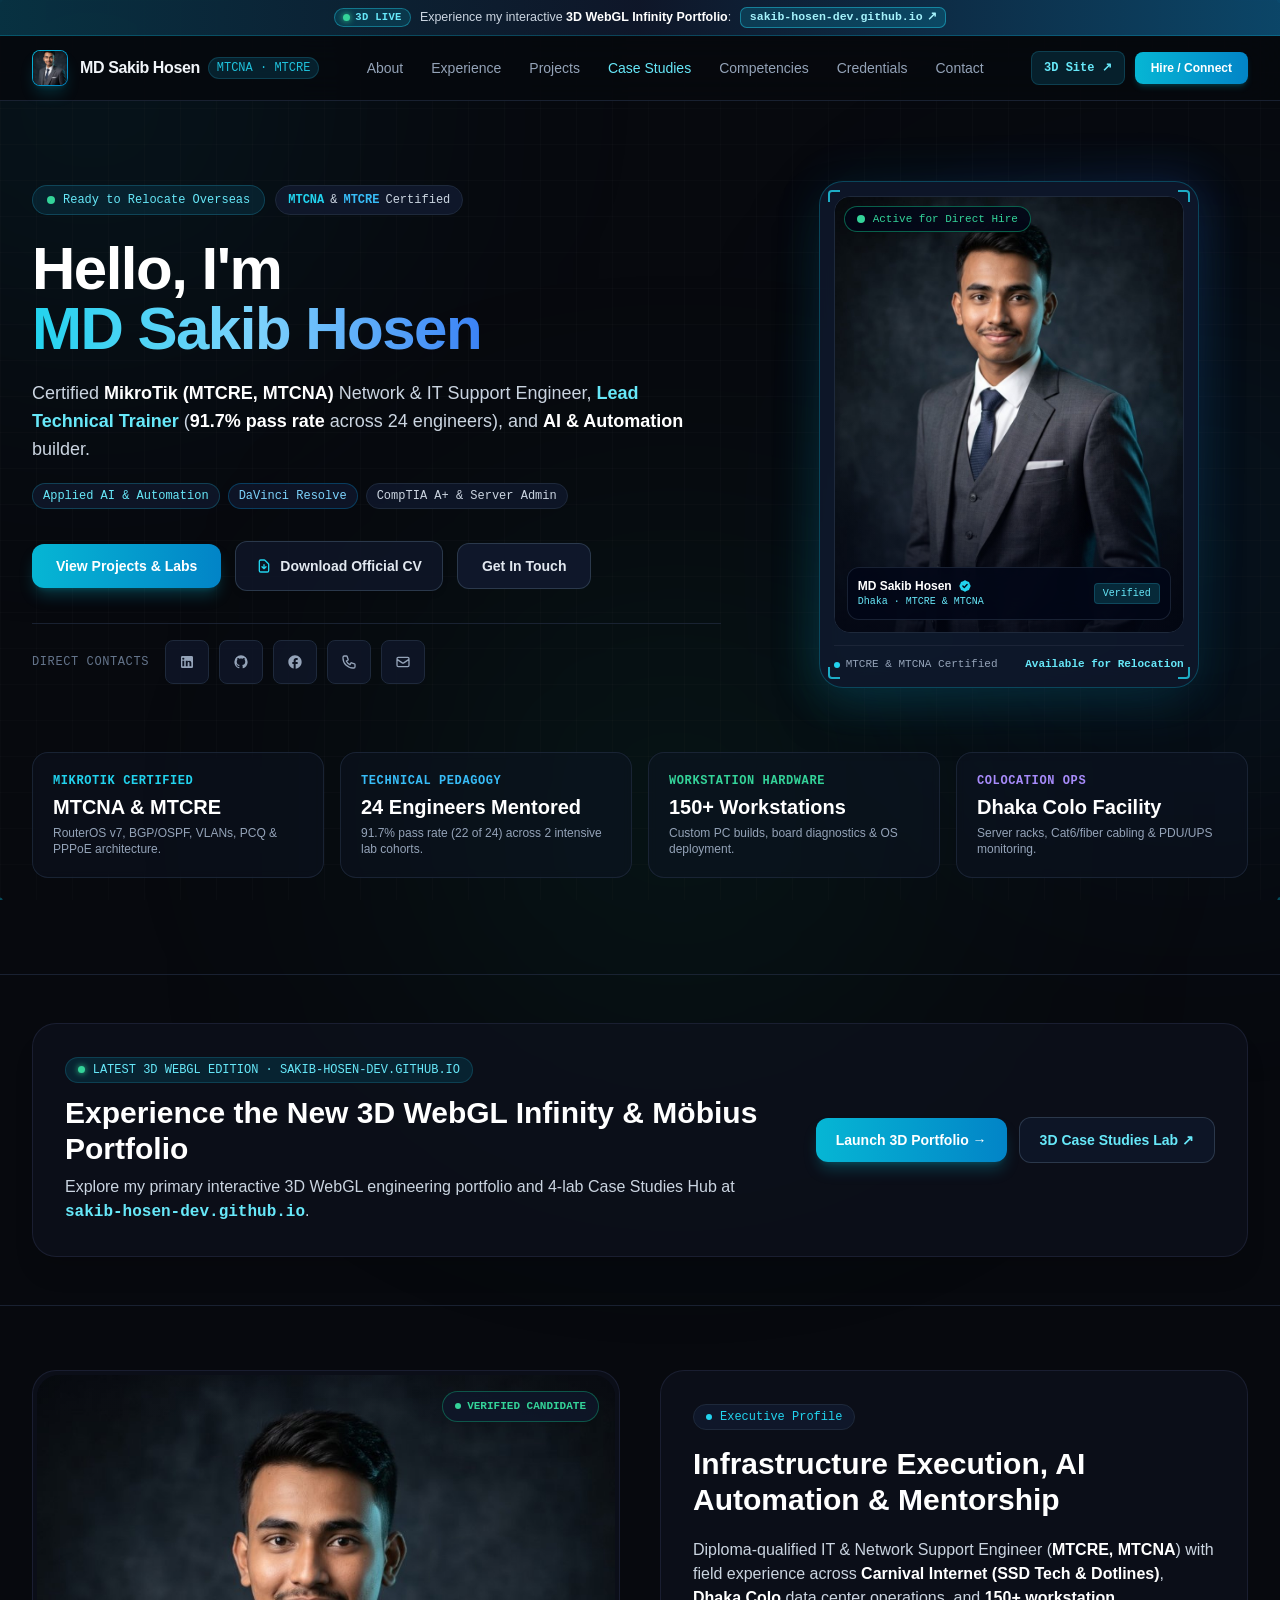
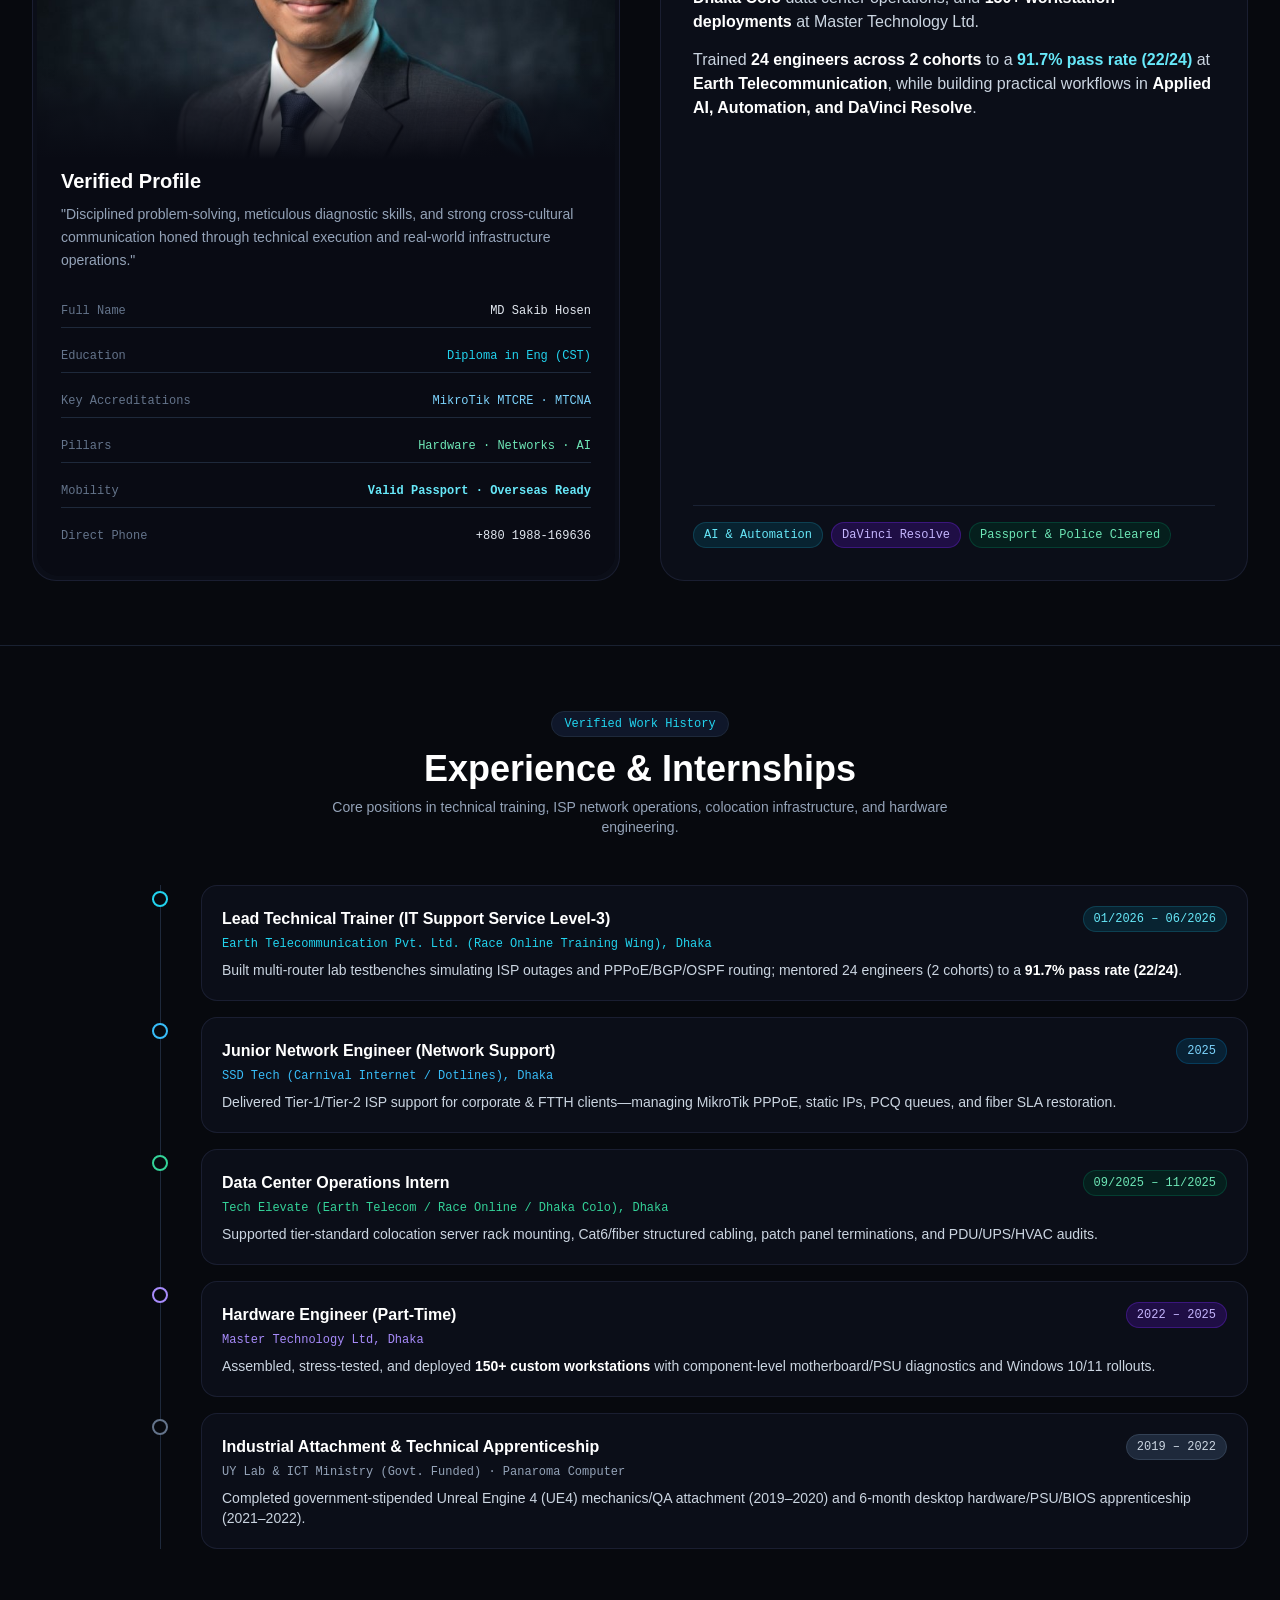
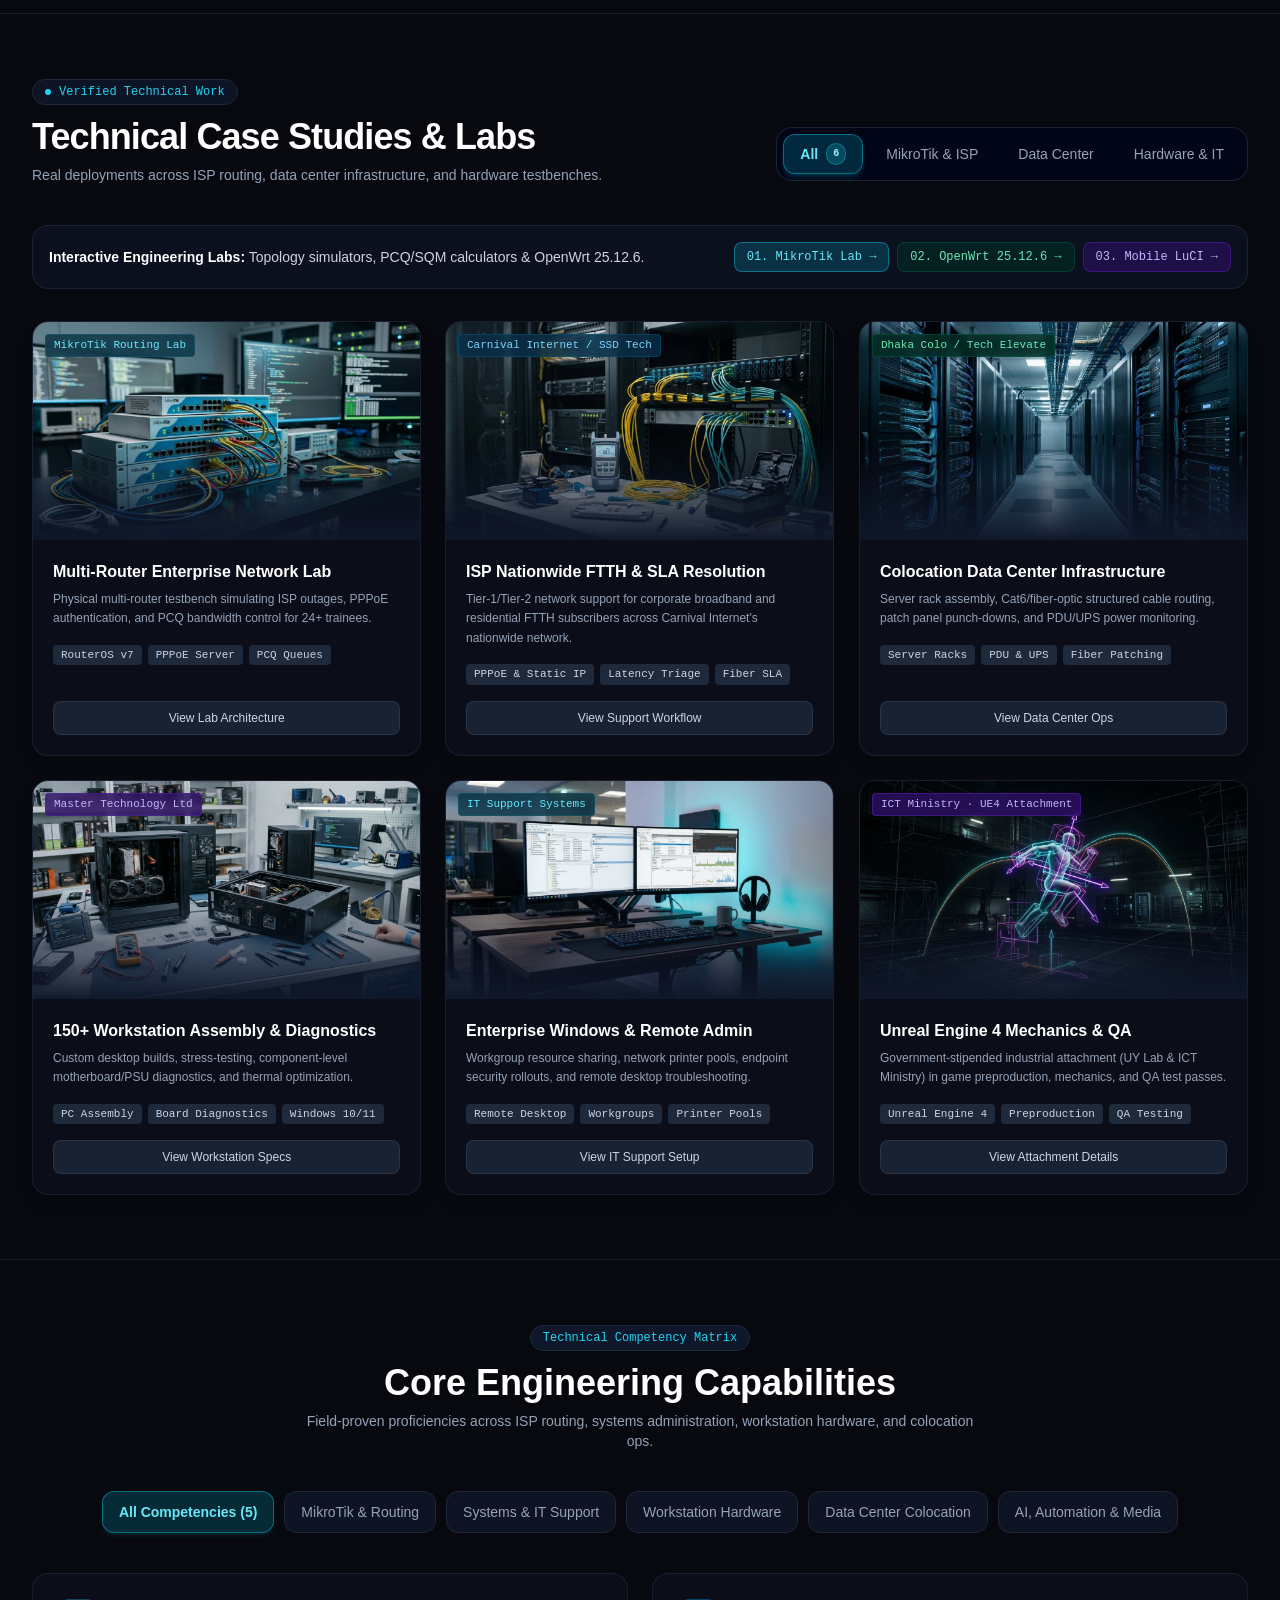
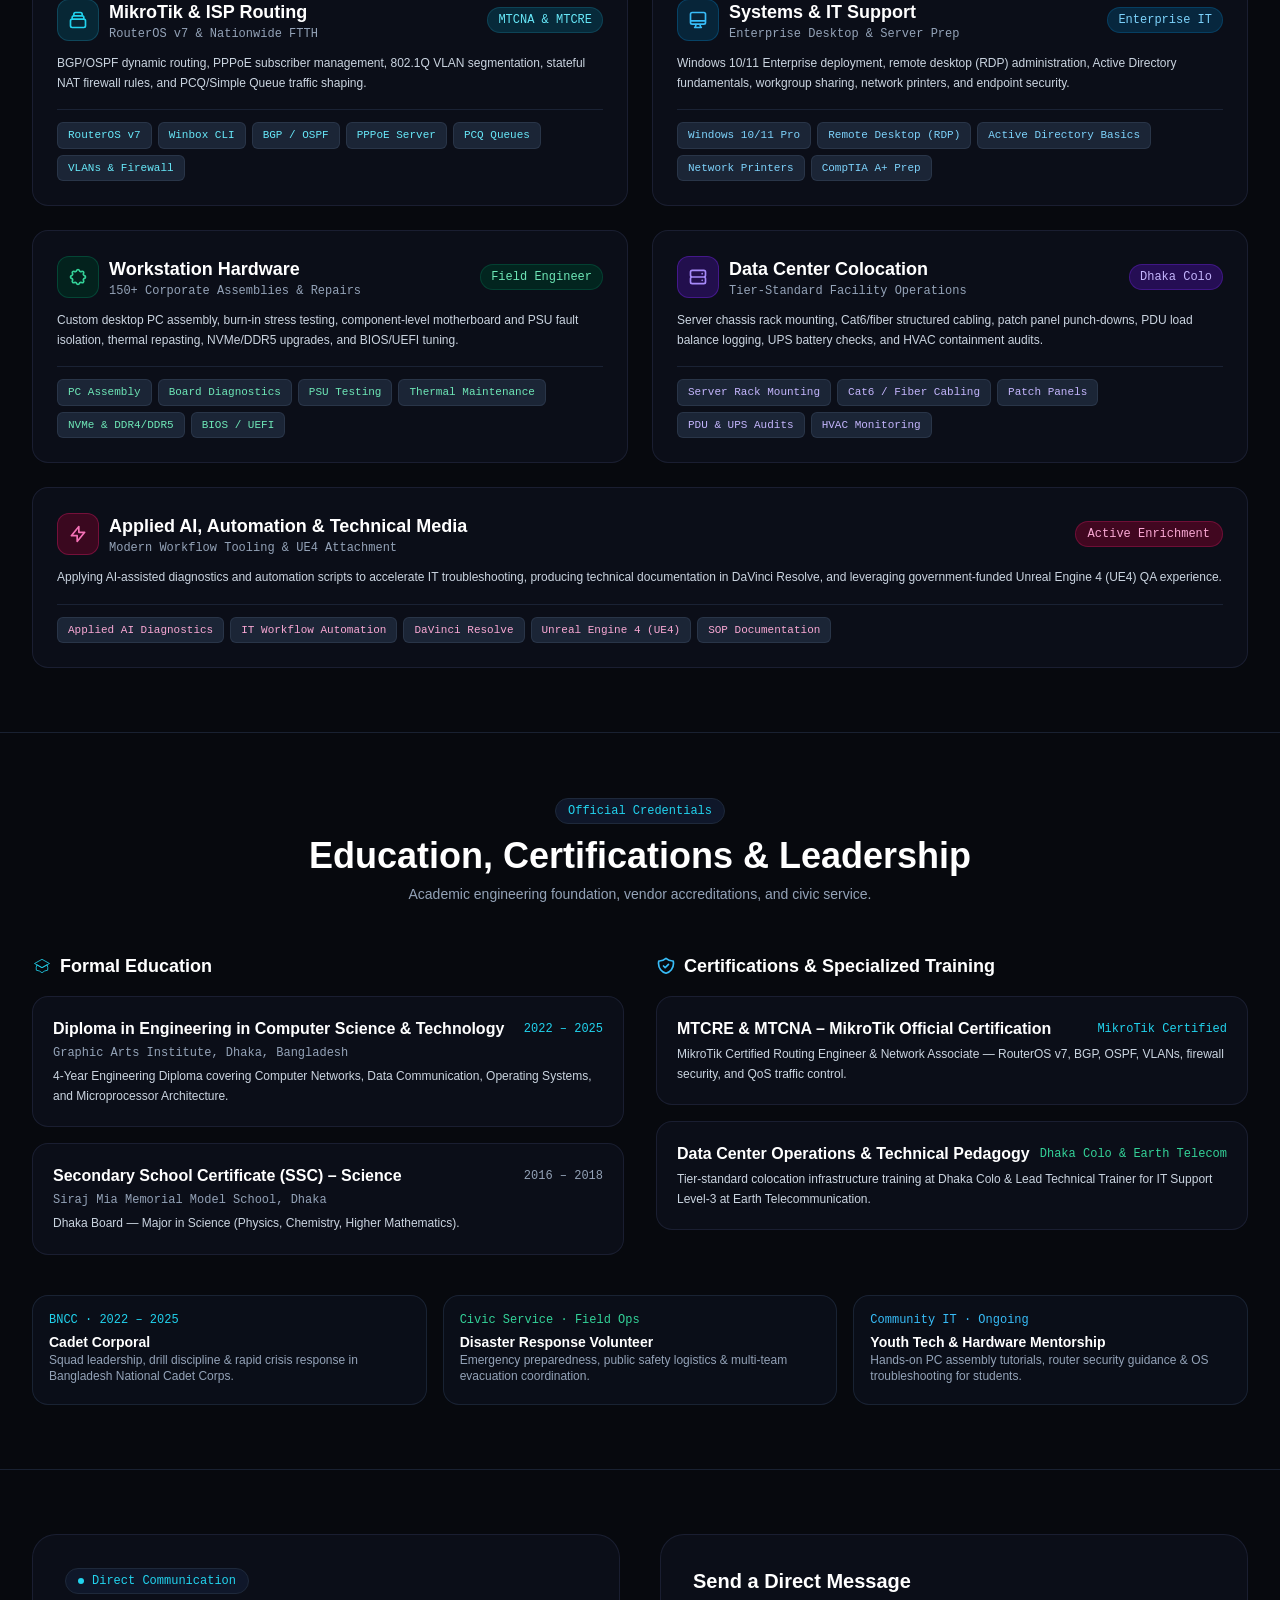
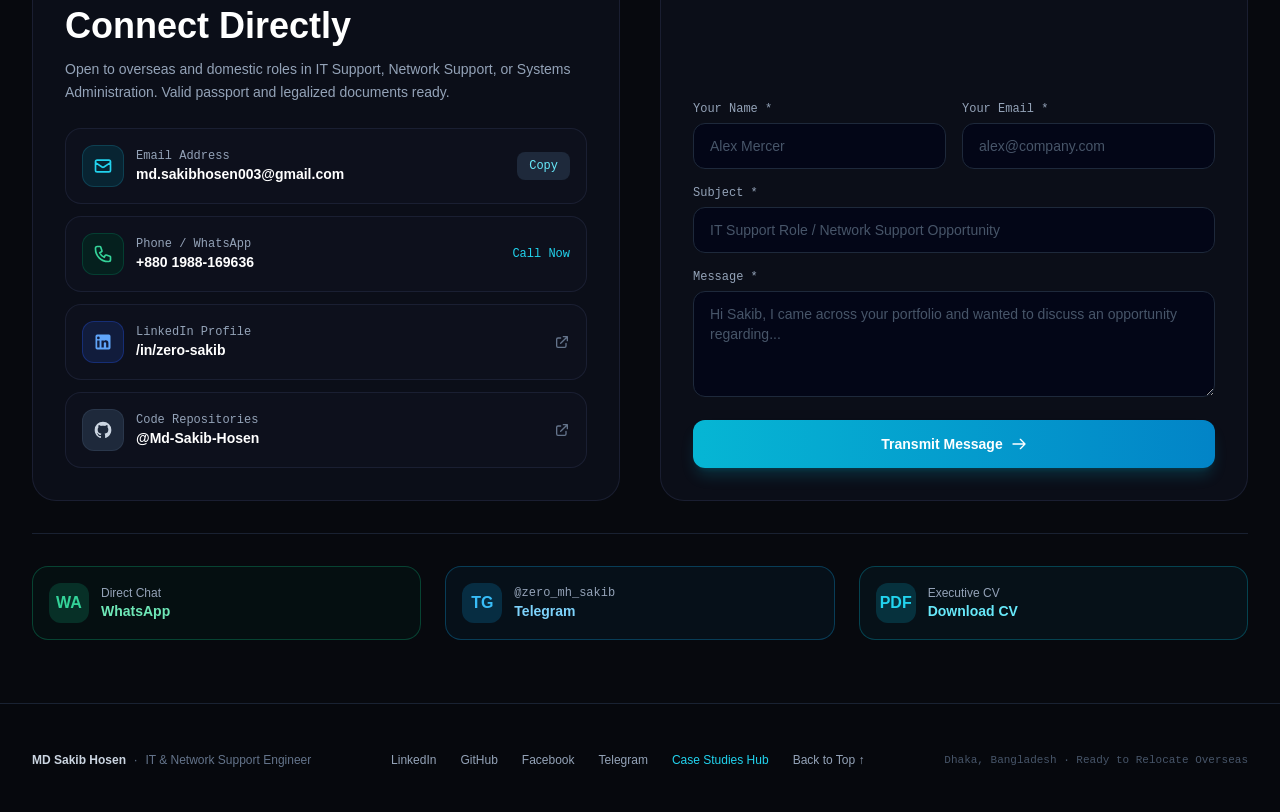
==== commit 5ef355ff: "Update Relink" ====
--- a/index.html
+++ b/index.html
@@ -56,6 +56,132 @@
       display: block;
     }
 
+    /* Multi-Device Responsive Top 3D Banner & Single-Line Navbar (PC, Laptop, Tablet, Smartphone) */
+    .top-3d-banner {
+      position: relative;
+      z-index: 40;
+      width: 100%;
+      background: linear-gradient(90deg, rgba(8, 51, 68, 0.94) 0%, rgba(15, 23, 42, 0.97) 50%, rgba(12, 74, 110, 0.94) 100%);
+      border-bottom: 1px solid rgba(6, 182, 212, 0.28);
+      padding: 0.42rem 0.75rem;
+      font-size: 0.78rem;
+      line-height: 1.25;
+      color: #e2e8f0;
+    }
+    .top-3d-banner-inner {
+      max-width: 80rem;
+      margin: 0 auto;
+      display: flex;
+      align-items: center;
+      justify-content: center;
+      gap: 0.55rem;
+      flex-wrap: nowrap;
+      white-space: nowrap;
+    }
+    .top-3d-pill {
+      display: inline-flex;
+      align-items: center;
+      gap: 0.35rem;
+      padding: 0.14rem 0.52rem;
+      border-radius: 9999px;
+      background: rgba(6, 182, 212, 0.16);
+      border: 1px solid rgba(34, 211, 238, 0.4);
+      color: #67e8f9;
+      font-family: 'JetBrains Mono', monospace;
+      font-size: 0.66rem;
+      font-weight: 600;
+      letter-spacing: 0.03em;
+      flex-shrink: 0;
+    }
+    .live-dot-wrap {
+      position: relative;
+      display: inline-flex;
+      width: 0.42rem;
+      height: 0.42rem;
+      flex-shrink: 0;
+    }
+    .live-dot-core {
+      position: relative;
+      display: inline-flex;
+      width: 0.42rem;
+      height: 0.42rem;
+      border-radius: 9999px;
+      background-color: #34d399;
+      box-shadow: 0 0 6px #34d399;
+    }
+    .top-3d-cta {
+      display: inline-flex;
+      align-items: center;
+      gap: 0.25rem;
+      padding: 0.16rem 0.55rem;
+      border-radius: 0.42rem;
+      background: rgba(6, 182, 212, 0.2);
+      border: 1px solid rgba(34, 211, 238, 0.45);
+      color: #a5f3fc;
+      font-family: 'JetBrains Mono', monospace;
+      font-size: 0.72rem;
+      font-weight: 600;
+      transition: all 0.2s ease;
+      flex-shrink: 0;
+    }
+    .top-3d-cta:hover {
+      background: rgba(6, 182, 212, 0.35);
+      color: #ffffff;
+      border-color: rgba(34, 211, 238, 0.75);
+    }
+    .nav-nowrap,
+    #desktop-nav .nav-link {
+      white-space: nowrap !important;
+      flex-shrink: 0 !important;
+    }
+    @media (max-width: 1240px) {
+      .brand-cert-badge {
+        display: none !important;
+      }
+      #desktop-nav {
+        gap: 1.15rem !important;
+      }
+    }
+    @media (max-width: 640px) {
+      .top-3d-desktop-text {
+        display: none !important;
+      }
+      .top-3d-mobile-text {
+        display: inline !important;
+        font-size: 0.72rem;
+      }
+      .top-3d-banner {
+        padding: 0.38rem 0.5rem;
+      }
+      .top-3d-banner-inner {
+        gap: 0.38rem;
+      }
+      .top-3d-pill {
+        padding: 0.12rem 0.42rem;
+        font-size: 0.62rem;
+      }
+      .top-3d-cta {
+        padding: 0.14rem 0.45rem;
+        font-size: 0.68rem;
+      }
+      .cta-3d-row {
+        width: 100%;
+        display: grid !important;
+        grid-template-columns: 1fr;
+        gap: 0.65rem;
+      }
+      .cta-3d-row a {
+        width: 100%;
+        justify-content: center;
+        text-align: center;
+      }
+    }
+    @media (min-width: 641px) {
+      .top-3d-mobile-text {
+        display: none !important;
+      }
+    }
+
     /* Interactive Spotlight Card with Desktop Hover Only */
     .spotlight-card {
       position: relative;
@@ -168,7 +294,8 @@
   <!-- SEO and social-sharing metadata -->
   <meta name="author" content="MD Sakib Hosen">
   <meta name="robots" content="index, follow, max-image-preview:large">
-  <link rel="canonical" href="https://md-sakib-hosen.github.io/">
+  <link rel="canonical" href="https://sakib-hosen-dev.github.io/">
+  <link rel="me" href="https://sakib-hosen-dev.github.io/">
 
   <meta property="og:type" content="profile">
   <meta property="profile:first_name" content="MD Sakib">
@@ -308,9 +435,11 @@
   </script>
   <noscript><style>.reveal { opacity: 1 !important; transform: none !important; }</style></noscript>
 
-  <!-- Website favicon -->
+  <!-- Website favicon (Favicon 2: Circular Suited Portrait in Cyan Ring) -->
   <link rel="icon" type="image/png" sizes="192x192" href="assets/favicon.png">
-  <link rel="apple-touch-icon" href="assets/favicon.png">
+  <link rel="icon" type="image/svg+xml" href="assets/favicon.svg">
+  <link rel="shortcut icon" href="favicon.ico">
+  <link rel="apple-touch-icon" sizes="180x180" href="assets/apple-touch-icon.png">
 </head>
 <body class="bg-[#07090e] text-slate-200 antialiased selection:bg-cyan-500/30 selection:text-cyan-200 min-h-screen flex flex-col relative overflow-x-hidden">
 
@@ -334,48 +463,75 @@
   <!-- Top Reading Progress Bar -->
   <div id="scroll-progress" class="fixed top-0 left-0 h-1 bg-gradient-to-r from-cyan-400 via-sky-500 to-emerald-400 z-50 w-0 transition-all duration-75"></div>
 
-  <!-- Navbar (SS 1 Icon Replaced with Portrait) -->
+  <!-- Top Live 3D Portfolio Redirect Banner (Responsive across PC, Tablet & Smartphone) -->
+  <div class="top-3d-banner">
+    <div class="top-3d-banner-inner">
+      <span class="top-3d-pill">
+        <span class="live-dot-wrap"><span class="live-dot-core"></span></span>
+        <span>3D LIVE</span>
+      </span>
+      <span class="top-3d-desktop-text text-slate-300">Experience my interactive <strong class="text-white">3D WebGL Infinity Portfolio</strong>:</span>
+      <span class="top-3d-mobile-text text-slate-300"><strong class="text-white">3D WebGL Site</strong>:</span>
+      <a href="https://sakib-hosen-dev.github.io/" target="_blank" rel="noopener" class="top-3d-cta">
+        <span>sakib-hosen-dev.github.io</span>
+        <span>&nearr;</span>
+      </a>
+    </div>
+  </div>
+
+  <!-- Navbar (Single-Line Zero-Wrap Layout across PC, Laptop, Tablet & Phone) -->
   <header class="sticky top-0 z-40 w-full border-b border-slate-800/80 bg-[#07090e]/85 backdrop-blur-xl transition-all duration-300">
-    <div class="max-w-7xl mx-auto px-4 sm:px-6 lg:px-8 h-16 flex items-center justify-between">
-      <a href="#hero" class="flex items-center gap-3 group">
+    <div class="max-w-7xl mx-auto px-4 sm:px-6 lg:px-8 h-16 flex items-center justify-between gap-4">
+      <a href="#hero" class="flex items-center gap-3 group nav-nowrap">
         <div class="w-9 h-9 rounded-lg bg-gradient-to-br from-cyan-500 to-sky-600 p-[1px] flex items-center justify-center shadow-lg shadow-cyan-500/20 group-hover:shadow-cyan-500/40 group-hover:scale-105 transition-all">
           <div class="w-full h-full bg-[#090b14] rounded-[7px] overflow-hidden flex items-center justify-center">
             <img src="assets/profile-sakib.jpg" alt="MD Sakib Hosen Portrait" width="36" height="36" class="nav-portrait-img">
           </div>
         </div>
-        <div>
-          <span class="font-bold text-slate-100 tracking-tight group-hover:text-cyan-400 transition-colors">MD Sakib Hosen</span>
-          <span class="hidden sm:inline-block ml-2 text-xs font-mono text-cyan-400/90 px-2 py-0.5 rounded-full bg-cyan-950/60 border border-cyan-800/50">MTCNA · MTCRE</span>
+        <div class="flex items-center nav-nowrap">
+          <span class="font-bold text-slate-100 tracking-tight group-hover:text-cyan-400 transition-colors nav-nowrap">MD Sakib Hosen</span>
+          <span class="brand-cert-badge hidden sm:inline-block ml-2 text-xs font-mono text-cyan-400/90 px-2 py-0.5 rounded-full bg-cyan-950/60 border border-cyan-800/50 nav-nowrap">MTCNA · MTCRE</span>
         </div>
       </a>
 
-      <!-- Minimalist Desktop Navigation Links -->
-      <nav id="desktop-nav" class="hidden lg:flex items-center gap-7 text-sm font-medium text-slate-400">
+      <!-- Minimalist Desktop Navigation Links (Never Wraps) -->
+      <nav id="desktop-nav" class="hidden lg:flex items-center gap-7 text-sm font-medium text-slate-400 nav-nowrap">
         <a href="#about" class="nav-link hover:text-cyan-400 transition-colors">About</a>
         <a href="#experience" class="nav-link hover:text-cyan-400 transition-colors">Experience</a>
         <a href="#projects" class="nav-link hover:text-cyan-400 transition-colors">Projects</a>
-        <a href="case-studies.html" class="nav-link text-cyan-300 hover:text-cyan-400 transition-colors">Case Studies Hub</a>
+        <a href="case-studies.html" class="nav-link text-cyan-300 hover:text-cyan-400 transition-colors">Case Studies</a>
         <a href="#skills" class="nav-link hover:text-cyan-400 transition-colors">Competencies</a>
         <a href="#education" class="nav-link hover:text-cyan-400 transition-colors">Credentials</a>
         <a href="#contact" class="nav-link hover:text-cyan-400 transition-colors">Contact</a>
       </nav>
 
-      <!-- Desktop CTA -->
-      <div class="hidden lg:flex items-center gap-3">
-        <a href="#contact" class="text-xs font-semibold px-4 py-2 rounded-lg bg-gradient-to-r from-cyan-500 to-sky-600 text-white hover:from-cyan-400 hover:to-sky-500 shadow-md shadow-cyan-500/20 hover:shadow-cyan-500/30 hover:scale-[1.02] transition-all">
+      <!-- Desktop CTA (Single-Line Zero-Wrap) -->
+      <div class="hidden lg:flex items-center gap-2.5 nav-nowrap">
+        <a href="https://sakib-hosen-dev.github.io/" target="_blank" rel="noopener" class="nav-nowrap text-xs font-mono font-semibold px-3 py-2 rounded-lg bg-cyan-950/60 border border-cyan-800/50 text-cyan-300 hover:bg-slate-800 hover:text-white transition-all">
+          3D Site &nearr;
+        </a>
+        <a href="#contact" class="nav-nowrap text-xs font-semibold px-4 py-2 rounded-lg bg-gradient-to-r from-cyan-500 to-sky-600 text-white hover:from-cyan-400 hover:to-sky-500 shadow-md shadow-cyan-500/20 hover:shadow-cyan-500/30 hover:scale-[1.02] transition-all">
           Hire / Connect
         </a>
       </div>
 
-      <!-- Mobile Hamburger Button -->
-      <button id="mobile-menu-btn" aria-label="Toggle mobile menu" class="lg:hidden p-2.5 rounded-lg min-w-[44px] min-h-[44px] flex items-center justify-center text-slate-400 hover:text-white hover:bg-slate-800/80 transition-colors">
-        <svg id="hamburger-icon" class="w-6 h-6" fill="none" stroke="currentColor" viewBox="0 0 24 24"><path stroke-linecap="round" stroke-linejoin="round" stroke-width="2" d="M4 6h16M4 12h16m-7 6h7"></path></svg>
-        <svg id="close-icon" class="w-6 h-6 hidden" fill="none" stroke="currentColor" viewBox="0 0 24 24"><path stroke-linecap="round" stroke-linejoin="round" stroke-width="2" d="M6 18L18 6M6 6l12 12"></path></svg>
-      </button>
+      <!-- Mobile & Tablet Right Actions -->
+      <div class="flex lg:hidden items-center gap-2 nav-nowrap">
+        <a href="https://sakib-hosen-dev.github.io/" target="_blank" rel="noopener" class="nav-nowrap text-xs font-mono font-semibold px-3 py-1.5 rounded-lg bg-cyan-950/60 border border-cyan-800/50 text-cyan-300">
+          3D Site &nearr;
+        </a>
+        <button id="mobile-menu-btn" aria-label="Toggle mobile menu" class="p-2.5 rounded-lg min-w-[44px] min-h-[44px] flex items-center justify-center text-slate-400 hover:text-white hover:bg-slate-800/80 transition-colors">
+          <svg id="hamburger-icon" class="w-6 h-6" fill="none" stroke="currentColor" viewBox="0 0 24 24"><path stroke-linecap="round" stroke-linejoin="round" stroke-width="2" d="M4 6h16M4 12h16m-7 6h7"></path></svg>
+          <svg id="close-icon" class="w-6 h-6 hidden" fill="none" stroke="currentColor" viewBox="0 0 24 24"><path stroke-linecap="round" stroke-linejoin="round" stroke-width="2" d="M6 18L18 6M6 6l12 12"></path></svg>
+        </button>
+      </div>
     </div>
 
-    <!-- Mobile Dropdown Menu -->
+    <!-- Mobile & Tablet Dropdown Menu -->
     <div id="mobile-menu" class="hidden lg:hidden border-b border-slate-800/80 bg-[#07090e]/98 backdrop-blur-xl px-5 pt-4 pb-6 space-y-3.5 shadow-2xl">
+      <a href="https://sakib-hosen-dev.github.io/" target="_blank" rel="noopener" class="block py-2.5 px-3 rounded-lg text-xs font-mono font-semibold bg-cyan-950/60 border border-cyan-800/50 text-cyan-300 hover:bg-slate-800/60 mobile-nav-link">
+        Launch New 3D WebGL Portfolio (sakib-hosen-dev.github.io) &nearr;
+      </a>
       <a href="#about" class="block py-2.5 px-3 rounded-lg text-sm font-medium text-slate-200 hover:text-cyan-300 hover:bg-slate-800/60 mobile-nav-link">About</a>
       <a href="#experience" class="block py-2.5 px-3 rounded-lg text-sm font-medium text-slate-200 hover:text-cyan-300 hover:bg-slate-800/60 mobile-nav-link">Experience</a>
       <a href="#projects" class="block py-2.5 px-3 rounded-lg text-sm font-medium text-slate-200 hover:text-cyan-300 hover:bg-slate-800/60 mobile-nav-link">Projects</a>
@@ -526,6 +682,34 @@
           <div class="text-violet-400 font-mono text-xs uppercase tracking-wider mb-1 font-semibold">Colocation Ops</div>
           <div class="text-xl font-bold text-white mb-1">Dhaka Colo Facility</div>
           <p class="text-xs text-slate-400">Server racks, Cat6/fiber cabling &amp; PDU/UPS monitoring.</p>
+        </div>
+      </div>
+    </section>
+
+    <!-- Interactive 3D WebGL Portfolio Redirect Section -->
+    <section id="new-3d-portfolio" class="py-12 border-t border-slate-800/80 px-4 sm:px-6 lg:px-8 max-w-7xl mx-auto reveal">
+      <div class="spotlight-card p-6 sm:p-8 rounded-3xl bg-slate-900/90 border border-cyan-500/30 shadow-xl relative overflow-hidden">
+        <div class="flex flex-col lg:flex-row items-center justify-between gap-6">
+          <div>
+            <div class="inline-flex items-center gap-2 px-3 py-1 rounded-full bg-cyan-950/60 border border-cyan-800/50 text-cyan-300 text-xs font-mono mb-3">
+              <span class="live-dot-wrap"><span class="live-dot-core"></span></span>
+              <span>LATEST 3D WEBGL EDITION · SAKIB-HOSEN-DEV.GITHUB.IO</span>
+            </div>
+            <h2 class="text-2xl sm:text-3xl font-bold text-white mb-2">
+              Experience the New 3D WebGL Infinity &amp; M&ouml;bius Portfolio
+            </h2>
+            <p class="text-slate-300 text-sm sm:text-base max-w-2xl leading-relaxed">
+              Explore my primary interactive 3D WebGL engineering portfolio and 4-lab Case Studies Hub at <strong class="text-cyan-300 font-mono">sakib-hosen-dev.github.io</strong>.
+            </p>
+          </div>
+          <div class="cta-3d-row flex flex-wrap items-center gap-3 nav-nowrap">
+            <a href="https://sakib-hosen-dev.github.io/" target="_blank" rel="noopener" class="nav-nowrap inline-flex items-center justify-center px-5 py-3 rounded-xl bg-gradient-to-r from-cyan-500 to-sky-600 text-white font-semibold text-sm hover:from-cyan-400 hover:to-sky-500 shadow-lg shadow-cyan-500/25 hover:-translate-y-0.5 transition-all">
+              Launch 3D Portfolio &rarr;
+            </a>
+            <a href="https://sakib-hosen-dev.github.io/case-studies.html" target="_blank" rel="noopener" class="nav-nowrap inline-flex items-center justify-center px-5 py-3 rounded-xl bg-slate-900/90 border border-slate-700/80 hover:border-cyan-500/50 text-cyan-300 font-semibold text-sm hover:bg-slate-800 transition-all">
+              3D Case Studies Lab &nearr;
+            </a>
+          </div>
         </div>
       </div>
     </section>
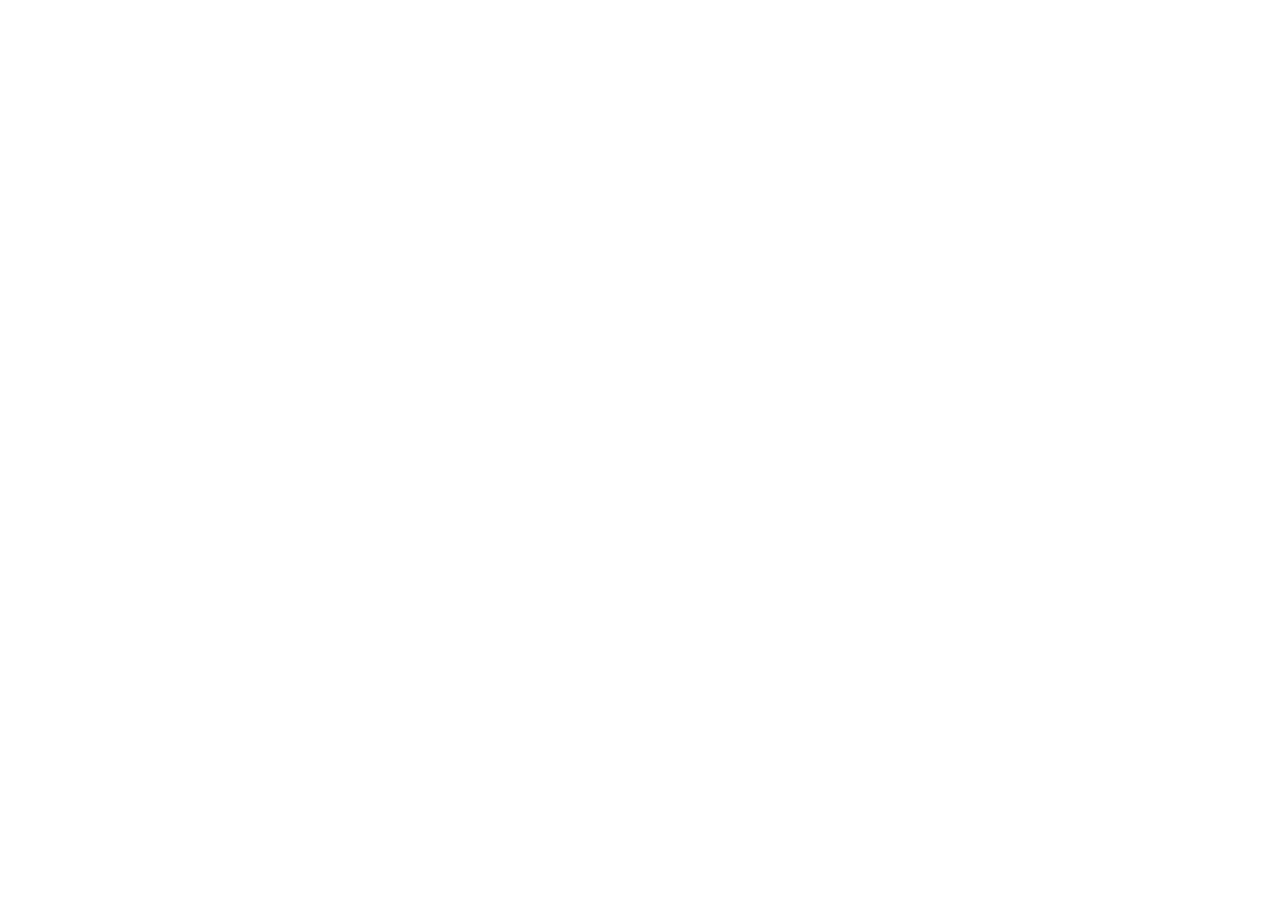
==== commit 06a2c999: "redirect update" ====
--- a/index.html
+++ b/index.html
@@ -1,2119 +1,22 @@
 <!DOCTYPE html>
-<html lang="en" class="scroll-smooth">
+<html lang="en">
 <head>
-  <meta charset="UTF-8">
-  <meta name="viewport" content="width=device-width, initial-scale=1.0">
-  <title>MD Sakib Hosen | IT & Network Support Engineer</title>
-  <meta name="description" content="Official portfolio of MD Sakib Hosen (Sakib Hosen, MD Sakib, MH Sakib, Sakib, Hosen, zero.sakib) — Certified MTCNA & MTCRE IT Support Specialist, Network Support Engineer, and AI & Automation builder.">
-  <meta name="keywords" content="MD Sakib Hosen, Md Sakib Hosen, MD. Sakib Hosen, Sakib Hosen, MD Sakib, MH Sakib, M H Sakib, Sakib, Hosen, zero.sakib, zero-sakib, zero.mh.sakib, zero_mh_sakib, Md-Sakib-Hosen, sakib-hosen-dev, AI, Applied AI, Automation, Workflow Automation, DaVinci Resolve, IT Support Specialist, Network Support Engineer, MTCNA, MTCRE, MikroTik RouterOS, OpenWrt, Dhaka Bangladesh">
-  <meta name="yandex-verification" content="9bbd50a5fc897023" />
-  <meta name="referrer" content="strict-origin-when-cross-origin">
-  <meta http-equiv="Content-Security-Policy" content="default-src 'self'; script-src 'self' 'unsafe-inline' https://www.googletagmanager.com https://www.google-analytics.com https://analytics.ahrefs.com https://www.clarity.ms https://*.clarity.ms https://static.cloudflareinsights.com; style-src 'self' 'unsafe-inline' https://fonts.googleapis.com; font-src 'self' https://fonts.gstatic.com data:; img-src 'self' data: https:; connect-src 'self' https://formsubmit.co https://www.google-analytics.com https://analytics.google.com https://*.google-analytics.com https://analytics.ahrefs.com https://*.clarity.ms https://cloudflareinsights.com https://*.cloudflareinsights.com; object-src 'none'; base-uri 'self'; form-action 'self' https://formsubmit.co; upgrade-insecure-requests;">
-  <meta name="theme-color" content="#07090e">
-  <link rel="manifest" href="manifest.json">
-  <link rel="preconnect" href="https://fonts.googleapis.com">
-  <link rel="preconnect" href="https://fonts.gstatic.com" crossorigin>
-  <link href="https://fonts.googleapis.com/css2?family=Inter:wght@300;400;500;600;700;800&family=JetBrains+Mono:wght@400;500;600&display=swap" rel="stylesheet">
-  <link rel="stylesheet" href="assets/tailwind.css">
+  <meta charset="UTF-8" />
+  <meta name="viewport" content="width=device-width, initial-scale=1.0" />
+  <title>Redirecting to Sakib Hosen (MD Sakib Hosen) Official Portfolio</title>
+  <link rel="canonical" href="https://sakib-hosen-dev.github.io/" />
+  <meta name="robots" content="noindex, follow" />
+  <meta http-equiv="refresh" content="0; url=https://sakib-hosen-dev.github.io/" />
+  <script>window.location.replace("https://sakib-hosen-dev.github.io/");</script>
   <style>
-    :root {
-      --brand-cyan: #06b6d4;
-      --brand-sky: #0284c7;
-      --brand-emerald: #10b981;
-    }
-    body {
-      background-color: #07090e;
-      color: #e2e8f0;
-      font-family: 'Inter', sans-serif;
-      overflow-x: hidden;
-      -webkit-font-smoothing: antialiased;
-      -moz-osx-font-smoothing: grayscale;
-    }
-    .bg-grid-pattern {
-      background-size: 36px 36px;
-      background-image: linear-gradient(to right, rgba(255, 255, 255, 0.03) 1px, transparent 1px),
-                        linear-gradient(to bottom, rgba(255, 255, 255, 0.03) 1px, transparent 1px);
-    }
-    .reveal {
-      opacity: 1;
-      transform: translateY(0);
-      transition: opacity 0.6s cubic-bezier(0.16, 1, 0.3, 1), transform 0.6s cubic-bezier(0.16, 1, 0.3, 1);
-      will-change: opacity, transform;
-    }
-    .reveal.active {
-      opacity: 1;
-      transform: translateY(0);
-    }
-
-    /* Portrait Brand Icon in Navbar (SS 1 Replacement) */
-    .nav-portrait-img {
-      width: 100%;
-      height: 100%;
-      object-fit: cover;
-      object-position: 50% 12%;
-      transform: scale(1.22);
-      border-radius: 7px;
-      display: block;
-    }
-
-    /* Multi-Device Responsive Top 3D Banner & Single-Line Navbar (PC, Laptop, Tablet, Smartphone) */
-    .top-3d-banner {
-      position: relative;
-      z-index: 40;
-      width: 100%;
-      background: linear-gradient(90deg, rgba(8, 51, 68, 0.94) 0%, rgba(15, 23, 42, 0.97) 50%, rgba(12, 74, 110, 0.94) 100%);
-      border-bottom: 1px solid rgba(6, 182, 212, 0.28);
-      padding: 0.42rem 0.75rem;
-      font-size: 0.78rem;
-      line-height: 1.25;
-      color: #e2e8f0;
-    }
-    .top-3d-banner-inner {
-      max-width: 80rem;
-      margin: 0 auto;
-      display: flex;
-      align-items: center;
-      justify-content: center;
-      gap: 0.55rem;
-      flex-wrap: nowrap;
-      white-space: nowrap;
-    }
-    .top-3d-pill {
-      display: inline-flex;
-      align-items: center;
-      gap: 0.35rem;
-      padding: 0.14rem 0.52rem;
-      border-radius: 9999px;
-      background: rgba(6, 182, 212, 0.16);
-      border: 1px solid rgba(34, 211, 238, 0.4);
-      color: #67e8f9;
-      font-family: 'JetBrains Mono', monospace;
-      font-size: 0.66rem;
-      font-weight: 600;
-      letter-spacing: 0.03em;
-      flex-shrink: 0;
-    }
-    .live-dot-wrap {
-      position: relative;
-      display: inline-flex;
-      width: 0.42rem;
-      height: 0.42rem;
-      flex-shrink: 0;
-    }
-    .live-dot-core {
-      position: relative;
-      display: inline-flex;
-      width: 0.42rem;
-      height: 0.42rem;
-      border-radius: 9999px;
-      background-color: #34d399;
-      box-shadow: 0 0 6px #34d399;
-    }
-    .top-3d-cta {
-      display: inline-flex;
-      align-items: center;
-      gap: 0.25rem;
-      padding: 0.16rem 0.55rem;
-      border-radius: 0.42rem;
-      background: rgba(6, 182, 212, 0.2);
-      border: 1px solid rgba(34, 211, 238, 0.45);
-      color: #a5f3fc;
-      font-family: 'JetBrains Mono', monospace;
-      font-size: 0.72rem;
-      font-weight: 600;
-      transition: all 0.2s ease;
-      flex-shrink: 0;
-    }
-    .top-3d-cta:hover {
-      background: rgba(6, 182, 212, 0.35);
-      color: #ffffff;
-      border-color: rgba(34, 211, 238, 0.75);
-    }
-    .nav-nowrap,
-    #desktop-nav .nav-link {
-      white-space: nowrap !important;
-      flex-shrink: 0 !important;
-    }
-    @media (max-width: 1240px) {
-      .brand-cert-badge {
-        display: none !important;
-      }
-      #desktop-nav {
-        gap: 1.15rem !important;
-      }
-    }
-    @media (max-width: 640px) {
-      .top-3d-desktop-text {
-        display: none !important;
-      }
-      .top-3d-mobile-text {
-        display: inline !important;
-        font-size: 0.72rem;
-      }
-      .top-3d-banner {
-        padding: 0.38rem 0.5rem;
-      }
-      .top-3d-banner-inner {
-        gap: 0.38rem;
-      }
-      .top-3d-pill {
-        padding: 0.12rem 0.42rem;
-        font-size: 0.62rem;
-      }
-      .top-3d-cta {
-        padding: 0.14rem 0.45rem;
-        font-size: 0.68rem;
-      }
-      .cta-3d-row {
-        width: 100%;
-        display: grid !important;
-        grid-template-columns: 1fr;
-        gap: 0.65rem;
-      }
-      .cta-3d-row a {
-        width: 100%;
-        justify-content: center;
-        text-align: center;
-      }
-    }
-    @media (min-width: 641px) {
-      .top-3d-mobile-text {
-        display: none !important;
-      }
-    }
-
-    /* Interactive Spotlight Card with Desktop Hover Only */
-    .spotlight-card {
-      position: relative;
-      background: rgba(15, 19, 32, 0.6);
-      border: 1px solid rgba(30, 36, 56, 0.8);
-      transition: border-color 0.3s ease, transform 0.3s cubic-bezier(0.16, 1, 0.3, 1), box-shadow 0.3s ease;
-      will-change: transform;
-    }
-    @media (hover: hover) and (pointer: fine) {
-      .spotlight-card::before {
-        content: '';
-        position: absolute;
-        inset: 0;
-        border-radius: inherit;
-        background: radial-gradient(400px circle at var(--mouse-x, -500px) var(--mouse-y, -500px), rgba(6, 182, 212, 0.12), transparent 40%);
-        opacity: 0;
-        transition: opacity 0.3s ease;
-        pointer-events: none;
-        z-index: 1;
-      }
-      .spotlight-card:hover::before {
-        opacity: 1;
-      }
-      .spotlight-card:hover {
-        border-color: rgba(6, 182, 212, 0.45);
-        transform: translateY(-4px);
-        box-shadow: 0 16px 32px -8px rgba(6, 182, 212, 0.12);
-      }
-      button:active, a:active {
-        transform: scale(0.98);
-      }
-    }
-
-    /* Active Nav link pill glow */
-    .nav-link {
-      position: relative;
-      transition: color 0.25s ease;
-    }
-    .nav-link.active-nav {
-      color: #38bdf8;
-    }
-    .nav-link.active-nav::after {
-      content: '';
-      position: absolute;
-      bottom: -4px;
-      left: 0;
-      right: 0;
-      height: 2px;
-      background: linear-gradient(90deg, #06b6d4, #38bdf8);
-      border-radius: 9999px;
-      box-shadow: 0 0 8px #06b6d4;
-    }
-
-    /* Smooth animated transitions for cards */
-    .project-card, .skill-card {
-      transition: opacity 0.35s cubic-bezier(0.16, 1, 0.3, 1), transform 0.35s cubic-bezier(0.16, 1, 0.3, 1);
-      will-change: opacity, transform;
-    }
-
-    /* Horizontal scroll pill bar for mobile filters */
-    .no-scrollbar::-webkit-scrollbar {
-      display: none;
-    }
-    .no-scrollbar {
-      -ms-overflow-style: none;
-      scrollbar-width: none;
-    }
-
-    /* Modal Animation */
-    #project-modal {
-      transition: opacity 0.25s cubic-bezier(0.16, 1, 0.3, 1);
-    }
-    #project-modal .modal-card {
-      transition: transform 0.25s cubic-bezier(0.16, 1, 0.3, 1), opacity 0.25s cubic-bezier(0.16, 1, 0.3, 1);
-    }
-
-    /* Mobile Menu Drawer Animation */
-    #mobile-menu {
-      transition: all 0.3s cubic-bezier(0.16, 1, 0.3, 1);
-    }
-
-    /* Custom scrollbars */
-    ::-webkit-scrollbar {
-      width: 8px;
-    }
-    ::-webkit-scrollbar-track {
-      background: #07090e;
-    }
-    ::-webkit-scrollbar-thumb {
-      background: #1e2438;
-      border-radius: 4px;
-    }
-    ::-webkit-scrollbar-thumb:hover {
-      background: #06b6d4;
-    }
-
-    /* Prevent 1px sub-pixel white seam on card image hover zoom */
-    .aspect-video,
-    .aspect-\[16\/9\] {
-      transform: translateZ(0);
-      backface-visibility: hidden;
-    }
-    .aspect-video img,
-    .aspect-\[16\/9\] img {
-      backface-visibility: hidden;
-      will-change: transform;
-    }
+    body { margin: 0; min-height: 100vh; display: grid; place-items: center; background: #061024; color: #f8fafc; font-family: system-ui, -apple-system, sans-serif; text-align: center; padding: 24px; }
+    a { color: #38bdf8; font-weight: 600; }
   </style>
-
-  <!-- SEO and social-sharing metadata -->
-  <meta name="author" content="MD Sakib Hosen">
-  <meta name="robots" content="index, follow, max-image-preview:large">
-  <link rel="canonical" href="https://sakib-hosen-dev.github.io/">
-  <link rel="me" href="https://sakib-hosen-dev.github.io/">
-
-  <meta property="og:type" content="profile">
-  <meta property="profile:first_name" content="MD Sakib">
-  <meta property="profile:last_name" content="Hosen">
-  <meta property="profile:username" content="zero_mh_sakib">
-  <meta property="og:title" content="MD Sakib Hosen | IT &amp; Network Support Engineer">
-  <meta property="og:description" content="Portfolio of MD Sakib Hosen, featuring IT support, MikroTik networking, MTCNA, MTCRE, and enterprise infrastructure qualifications.">
-  <meta property="og:url" content="https://md-sakib-hosen.github.io/">
-  <meta property="og:site_name" content="MD Sakib Hosen">
-  <meta property="og:locale" content="en_US">
-  <meta property="og:image" content="https://md-sakib-hosen.github.io/assets/og-image.jpg?v=2">
-  <meta property="og:image:width" content="1200">
-  <meta property="og:image:height" content="630">
-  <meta property="og:image:alt" content="MD Sakib Hosen — IT Support Specialist and Network Support Engineer">
-
-  <meta name="twitter:card" content="summary_large_image">
-  <meta name="twitter:title" content="MD Sakib Hosen | IT Support &amp; Network Support">
-  <meta name="twitter:description" content="Explore MD Sakib Hosen's IT support, MikroTik networking and technical engineering portfolio.">
-  <meta name="twitter:image" content="https://md-sakib-hosen.github.io/assets/og-image.jpg?v=2">
-  <meta name="twitter:image:alt" content="MD Sakib Hosen — IT Support Specialist and Network Support Engineer">
-
-  <!-- Bidirectional Social Identity Links (rel="me") -->
-  <link rel="me" href="https://github.com/Md-Sakib-Hosen">
-  <link rel="me" href="https://www.linkedin.com/in/zero-sakib/">
-  <link rel="me" href="https://www.facebook.com/zero.mh.sakib">
-  <link rel="me" href="https://t.me/zero_mh_sakib">
-
-  <!-- Website structured data -->
-  <script type="application/ld+json">
-  {
-    "@context": "https://schema.org",
-    "@type": "WebSite",
-    "name": "MD Sakib Hosen",
-    "alternateName": [
-      "MD Sakib Hosen Portfolio",
-      "Md Sakib Hosen",
-      "MD. Sakib Hosen",
-      "Sakib Hosen",
-      "MD Sakib",
-      "MH Sakib",
-      "M H Sakib",
-      "Sakib",
-      "Hosen",
-      "zero.sakib",
-      "zero-sakib",
-      "zero_mh_sakib"
-    ],
-    "url": "https://md-sakib-hosen.github.io/"
-  }
-  </script>
-
-  <!-- Person/profile structured data -->
-  <script type="application/ld+json">
-  {
-    "@context": "https://schema.org",
-    "@type": "ProfilePage",
-    "dateCreated": "2026-11-01T12:00:00+06:00",
-    "dateModified": "2026-11-17T17:00:00+06:00",
-    "mainEntity": {
-      "@type": "Person",
-      "name": "MD Sakib Hosen",
-      "givenName": "MD Sakib",
-      "familyName": "Hosen",
-      "additionalName": "Sakib",
-      "alternateName": [
-        "Md Sakib Hosen",
-        "MD. Sakib Hosen",
-        "Md. Sakib Hosen",
-        "Sakib Hosen",
-        "MD Sakib",
-        "MH Sakib",
-        "M H Sakib",
-        "Sakib",
-        "Hosen",
-        "zero.sakib",
-        "zero-sakib",
-        "zero.mh.sakib",
-        "zero_mh_sakib",
-        "Md-Sakib-Hosen",
-        "sakib-hosen-dev"
-      ],
-      "knowsAbout": [
-        "Network Support Engineering",
-        "IT Support & Systems Administration",
-        "MikroTik RouterOS (MTCNA, MTCRE)",
-        "OpenWrt Embedded Linux",
-        "Applied AI & Workflow Automation",
-        "DaVinci Resolve Video Editing & Production",
-        "CompTIA A+ & Server Administration",
-        "Data Center Operations"
-      ],
-      "url": "https://md-sakib-hosen.github.io/",
-      "image": "https://md-sakib-hosen.github.io/assets/profile-sakib.jpg",
-      "email": "mailto:md.sakibhosen003@gmail.com",
-      "jobTitle": [
-        "IT Support Specialist",
-        "Network Support Engineer"
-      ],
-      "address": {
-        "@type": "PostalAddress",
-        "addressLocality": "Dhaka",
-        "addressCountry": "BD"
-      },
-      "sameAs": [
-        "https://www.linkedin.com/in/zero-sakib/",
-        "https://github.com/Md-Sakib-Hosen",
-        "https://www.facebook.com/zero.mh.sakib",
-        "https://t.me/zero_mh_sakib"
-      ],
-      "hasCredential": [
-        {
-          "@type": "EducationalOccupationalCredential",
-          "name": "MikroTik Certified Routing Engineer (MTCRE)",
-          "credentialCategory": "certification"
-        },
-        {
-          "@type": "EducationalOccupationalCredential",
-          "name": "MikroTik Certified Network Associate (MTCNA)",
-          "credentialCategory": "certification"
-        }
-      ],
-      "knowsAbout": [
-        "IT Support",
-        "Network Engineering",
-        "MikroTik RouterOS",
-        "MTCNA",
-        "MTCRE",
-        "IPv4 Subnetting",
-        "PPPoE",
-        "Windows Administration",
-        "Hardware Diagnostics",
-        "Data Center Operations",
-        "ISP Network Support"
-      ]
-    }
-  }
-  </script>
-  <noscript><style>.reveal { opacity: 1 !important; transform: none !important; }</style></noscript>
-
-  <!-- Website favicon (Favicon 2: Circular Suited Portrait in Cyan Ring) -->
-  <link rel="icon" type="image/png" sizes="192x192" href="assets/favicon.png">
-  <link rel="icon" type="image/svg+xml" href="assets/favicon.svg">
-  <link rel="shortcut icon" href="favicon.ico">
-  <link rel="apple-touch-icon" sizes="180x180" href="assets/apple-touch-icon.png">
 </head>
-<body class="bg-[#07090e] text-slate-200 antialiased selection:bg-cyan-500/30 selection:text-cyan-200 min-h-screen flex flex-col relative overflow-x-hidden">
-
-  <!-- Interactive Network Canvas -->
-  <canvas id="particle-canvas" class="fixed inset-0 pointer-events-none z-0 opacity-40"></canvas>
-
-  <!-- Ambient Light Gradients -->
-  <div class="fixed inset-0 pointer-events-none z-0">
-    <div class="absolute -top-40 -left-40 w-[500px] h-[500px] bg-cyan-600/10 rounded-full blur-[140px] animate-pulse-slow"></div>
-    <div class="absolute top-1/3 -right-40 w-[500px] h-[500px] bg-sky-600/10 rounded-full blur-[140px] animate-pulse-slow"></div>
-    <div class="absolute -bottom-40 left-1/3 w-[500px] h-[500px] bg-emerald-600/10 rounded-full blur-[140px]"></div>
-    <div class="absolute inset-0 bg-grid-pattern opacity-50"></div>
-  </div>
-
-  <!-- Toast Notification Container -->
-  <div id="toast" class="fixed bottom-6 right-6 z-50 transform translate-y-20 opacity-0 transition-all duration-300 pointer-events-none flex items-center gap-3 px-5 py-3.5 rounded-xl border border-cyan-500/30 bg-slate-900/95 backdrop-blur-md shadow-2xl text-sm font-medium">
-    <div id="toast-icon"></div>
-    <div id="toast-message" class="text-slate-100">Notification message</div>
-  </div>
-
-  <!-- Top Reading Progress Bar -->
-  <div id="scroll-progress" class="fixed top-0 left-0 h-1 bg-gradient-to-r from-cyan-400 via-sky-500 to-emerald-400 z-50 w-0 transition-all duration-75"></div>
-
-  <!-- Top Live 3D Portfolio Redirect Banner (Responsive across PC, Tablet & Smartphone) -->
-  <div class="top-3d-banner">
-    <div class="top-3d-banner-inner">
-      <span class="top-3d-pill">
-        <span class="live-dot-wrap"><span class="live-dot-core"></span></span>
-        <span>3D LIVE</span>
-      </span>
-      <span class="top-3d-desktop-text text-slate-300">Experience my interactive <strong class="text-white">3D WebGL Infinity Portfolio</strong>:</span>
-      <span class="top-3d-mobile-text text-slate-300"><strong class="text-white">3D WebGL Site</strong>:</span>
-      <a href="https://sakib-hosen-dev.github.io/" target="_blank" rel="noopener" class="top-3d-cta">
-        <span>sakib-hosen-dev.github.io</span>
-        <span>&nearr;</span>
-      </a>
-    </div>
-  </div>
-
-  <!-- Navbar (Single-Line Zero-Wrap Layout across PC, Laptop, Tablet & Phone) -->
-  <header class="sticky top-0 z-40 w-full border-b border-slate-800/80 bg-[#07090e]/85 backdrop-blur-xl transition-all duration-300">
-    <div class="max-w-7xl mx-auto px-4 sm:px-6 lg:px-8 h-16 flex items-center justify-between gap-4">
-      <a href="#hero" class="flex items-center gap-3 group nav-nowrap">
-        <div class="w-9 h-9 rounded-lg bg-gradient-to-br from-cyan-500 to-sky-600 p-[1px] flex items-center justify-center shadow-lg shadow-cyan-500/20 group-hover:shadow-cyan-500/40 group-hover:scale-105 transition-all">
-          <div class="w-full h-full bg-[#090b14] rounded-[7px] overflow-hidden flex items-center justify-center">
-            <img src="assets/profile-sakib.jpg" alt="MD Sakib Hosen Portrait" width="36" height="36" class="nav-portrait-img">
-          </div>
-        </div>
-        <div class="flex items-center nav-nowrap">
-          <span class="font-bold text-slate-100 tracking-tight group-hover:text-cyan-400 transition-colors nav-nowrap">MD Sakib Hosen</span>
-          <span class="brand-cert-badge hidden sm:inline-block ml-2 text-xs font-mono text-cyan-400/90 px-2 py-0.5 rounded-full bg-cyan-950/60 border border-cyan-800/50 nav-nowrap">MTCNA · MTCRE</span>
-        </div>
-      </a>
-
-      <!-- Minimalist Desktop Navigation Links (Never Wraps) -->
-      <nav id="desktop-nav" class="hidden lg:flex items-center gap-7 text-sm font-medium text-slate-400 nav-nowrap">
-        <a href="#about" class="nav-link hover:text-cyan-400 transition-colors">About</a>
-        <a href="#experience" class="nav-link hover:text-cyan-400 transition-colors">Experience</a>
-        <a href="#projects" class="nav-link hover:text-cyan-400 transition-colors">Projects</a>
-        <a href="case-studies.html" class="nav-link text-cyan-300 hover:text-cyan-400 transition-colors">Case Studies</a>
-        <a href="#skills" class="nav-link hover:text-cyan-400 transition-colors">Competencies</a>
-        <a href="#education" class="nav-link hover:text-cyan-400 transition-colors">Credentials</a>
-        <a href="#contact" class="nav-link hover:text-cyan-400 transition-colors">Contact</a>
-      </nav>
-
-      <!-- Desktop CTA (Single-Line Zero-Wrap) -->
-      <div class="hidden lg:flex items-center gap-2.5 nav-nowrap">
-        <a href="https://sakib-hosen-dev.github.io/" target="_blank" rel="noopener" class="nav-nowrap text-xs font-mono font-semibold px-3 py-2 rounded-lg bg-cyan-950/60 border border-cyan-800/50 text-cyan-300 hover:bg-slate-800 hover:text-white transition-all">
-          3D Site &nearr;
-        </a>
-        <a href="#contact" class="nav-nowrap text-xs font-semibold px-4 py-2 rounded-lg bg-gradient-to-r from-cyan-500 to-sky-600 text-white hover:from-cyan-400 hover:to-sky-500 shadow-md shadow-cyan-500/20 hover:shadow-cyan-500/30 hover:scale-[1.02] transition-all">
-          Hire / Connect
-        </a>
-      </div>
-
-      <!-- Mobile & Tablet Right Actions -->
-      <div class="flex lg:hidden items-center gap-2 nav-nowrap">
-        <a href="https://sakib-hosen-dev.github.io/" target="_blank" rel="noopener" class="nav-nowrap text-xs font-mono font-semibold px-3 py-1.5 rounded-lg bg-cyan-950/60 border border-cyan-800/50 text-cyan-300">
-          3D Site &nearr;
-        </a>
-        <button id="mobile-menu-btn" aria-label="Toggle mobile menu" class="p-2.5 rounded-lg min-w-[44px] min-h-[44px] flex items-center justify-center text-slate-400 hover:text-white hover:bg-slate-800/80 transition-colors">
-          <svg id="hamburger-icon" class="w-6 h-6" fill="none" stroke="currentColor" viewBox="0 0 24 24"><path stroke-linecap="round" stroke-linejoin="round" stroke-width="2" d="M4 6h16M4 12h16m-7 6h7"></path></svg>
-          <svg id="close-icon" class="w-6 h-6 hidden" fill="none" stroke="currentColor" viewBox="0 0 24 24"><path stroke-linecap="round" stroke-linejoin="round" stroke-width="2" d="M6 18L18 6M6 6l12 12"></path></svg>
-        </button>
-      </div>
-    </div>
-
-    <!-- Mobile & Tablet Dropdown Menu -->
-    <div id="mobile-menu" class="hidden lg:hidden border-b border-slate-800/80 bg-[#07090e]/98 backdrop-blur-xl px-5 pt-4 pb-6 space-y-3.5 shadow-2xl">
-      <a href="https://sakib-hosen-dev.github.io/" target="_blank" rel="noopener" class="block py-2.5 px-3 rounded-lg text-xs font-mono font-semibold bg-cyan-950/60 border border-cyan-800/50 text-cyan-300 hover:bg-slate-800/60 mobile-nav-link">
-        Launch New 3D WebGL Portfolio (sakib-hosen-dev.github.io) &nearr;
-      </a>
-      <a href="#about" class="block py-2.5 px-3 rounded-lg text-sm font-medium text-slate-200 hover:text-cyan-300 hover:bg-slate-800/60 mobile-nav-link">About</a>
-      <a href="#experience" class="block py-2.5 px-3 rounded-lg text-sm font-medium text-slate-200 hover:text-cyan-300 hover:bg-slate-800/60 mobile-nav-link">Experience</a>
-      <a href="#projects" class="block py-2.5 px-3 rounded-lg text-sm font-medium text-slate-200 hover:text-cyan-300 hover:bg-slate-800/60 mobile-nav-link">Projects</a>
-      <a href="case-studies.html" class="block py-2.5 px-3 rounded-lg text-sm font-medium text-cyan-300 hover:text-cyan-200 hover:bg-slate-800/60 mobile-nav-link">Interactive Case Studies Hub &rarr;</a>
-      <a href="#skills" class="block py-2.5 px-3 rounded-lg text-sm font-medium text-slate-200 hover:text-cyan-300 hover:bg-slate-800/60 mobile-nav-link">Competencies</a>
-      <a href="#education" class="block py-2.5 px-3 rounded-lg text-sm font-medium text-slate-200 hover:text-cyan-300 hover:bg-slate-800/60 mobile-nav-link">Credentials</a>
-      <a href="#contact" class="block py-2.5 px-3 rounded-lg text-sm font-medium text-slate-200 hover:text-cyan-300 hover:bg-slate-800/60 mobile-nav-link">Contact</a>
-      <div class="pt-3 border-t border-slate-800/80 flex flex-col sm:flex-row items-stretch sm:items-center justify-between gap-2.5">
-        <button id="mobile-copy-email-btn" class="text-xs font-mono py-2.5 px-3 rounded-lg border border-slate-700 bg-slate-800/80 text-cyan-300 flex items-center justify-center gap-1.5">
-          <span>Copy md.sakibhosen003@gmail.com</span>
-        </button>
-        <button onclick="downloadSakibCV()" class="text-xs font-semibold py-2.5 px-4 rounded-lg bg-gradient-to-r from-cyan-500 to-sky-600 text-white flex items-center justify-center gap-1.5">
-          <span>Download CV (PDF)</span>
-        </button>
-      </div>
-    </div>
-  </header>
-
-  <main class="flex-grow z-10">
-    <!-- Hero Section -->
-    <section id="hero" class="relative pt-16 pb-20 md:pt-20 md:pb-24 px-4 sm:px-6 lg:px-8 max-w-7xl mx-auto">
-      <div class="grid grid-cols-1 lg:grid-cols-12 gap-10 lg:gap-12 items-center">
-        <!-- Left: Core Introduction (7 cols) -->
-        <div class="lg:col-span-7">
-          <div class="flex flex-wrap items-center gap-2.5 mb-6">
-            <div class="inline-flex items-center gap-2 px-3.5 py-1.5 rounded-full bg-cyan-950/50 border border-cyan-800/60 text-cyan-300 text-xs font-mono shadow-sm">
-              <span class="w-2 h-2 rounded-full bg-emerald-400 animate-ping"></span>
-              <span>Ready to Relocate Overseas</span>
-            </div>
-            <div class="inline-flex items-center gap-1.5 px-3 py-1.5 rounded-full bg-slate-900 border border-slate-800 text-slate-300 text-xs font-mono">
-              <span class="text-cyan-400 font-bold">MTCNA</span> &amp; <span class="text-sky-400 font-bold">MTCRE</span> Certified
-            </div>
-          </div>
-
-          <h1 class="text-4xl sm:text-5xl lg:text-6xl font-extrabold text-white tracking-tight mb-5 leading-[1.1]">
-            Hello, I'm <br>
-            <span class="text-transparent bg-clip-text bg-gradient-to-r from-cyan-400 via-sky-300 to-blue-500">MD Sakib Hosen</span>
-          </h1>
-
-          <p class="text-base sm:text-lg text-slate-300 leading-relaxed font-normal mb-5 max-w-2xl">
-            Certified <strong class="text-white font-semibold">MikroTik (MTCRE, MTCNA)</strong> Network &amp; IT Support Engineer, <strong class="text-cyan-300 font-semibold">Lead Technical Trainer</strong> (<strong class="text-white font-semibold">91.7% pass rate</strong> across 24 engineers), and <strong class="text-white font-semibold">AI &amp; Automation</strong> builder.
-          </p>
-
-          <div class="mb-8 flex flex-wrap items-center gap-2 text-xs text-slate-400 font-mono">
-            <span class="px-2.5 py-1 rounded-full bg-slate-900/90 text-cyan-300 border border-cyan-800/60">Applied AI &amp; Automation</span>
-            <span class="px-2.5 py-1 rounded-full bg-slate-900/90 text-sky-300 border border-sky-800/60">DaVinci Resolve</span>
-            <span class="px-2.5 py-1 rounded-full bg-slate-900/90 text-slate-300 border border-slate-800">CompTIA A+ &amp; Server Admin</span>
-          </div>
-
-          <!-- Primary CTA Buttons -->
-          <div class="flex flex-wrap items-center gap-3.5 mb-8">
-            <a href="#projects" class="px-6 py-3 rounded-xl bg-gradient-to-r from-cyan-500 to-sky-600 text-white font-semibold text-sm hover:from-cyan-400 hover:to-sky-500 shadow-lg shadow-cyan-500/25 hover:shadow-cyan-500/40 hover:-translate-y-0.5 transition-all duration-300">
-              View Projects &amp; Labs
-            </a>
-            <button onclick="downloadSakibCV()" class="inline-flex items-center justify-center gap-2 px-5 py-3.5 rounded-xl font-semibold text-sm bg-slate-900/80 hover:bg-slate-800 border border-slate-700/80 hover:border-cyan-500/60 text-slate-200 transition-all shadow-md group">
-              <svg class="w-4 h-4 text-cyan-400 group-hover:translate-y-0.5 transition-transform" fill="none" stroke="currentColor" viewBox="0 0 24 24"><path stroke-linecap="round" stroke-linejoin="round" stroke-width="2" d="M12 10v6m0 0l-3-3m3 3l3-3m2 8H7a2 2 0 01-2-2V5a2 2 0 012-2h5.586a1 1 0 01.707.293l5.414 5.414a1 1 0 01.293.707V19a2 2 0 01-2 2z"></path></svg>
-              <span>Download Official CV</span>
-            </button>
-            <a href="#contact" class="px-6 py-3 rounded-xl bg-slate-900 border border-slate-700/80 text-slate-200 font-semibold text-sm hover:bg-slate-800 hover:border-cyan-500/50 hover:-translate-y-0.5 transition-all duration-300">
-              Get In Touch
-            </a>
-          </div>
-
-          <!-- Direct Social Bar -->
-          <div class="flex items-center gap-4 pt-4 border-t border-slate-800/80">
-            <span class="text-xs font-mono text-slate-500 uppercase tracking-wider">Direct Contacts</span>
-            <div class="flex items-center gap-2.5">
-              <a href="https://www.linkedin.com/in/zero-sakib/" target="_blank" rel="me noopener noreferrer" aria-label="LinkedIn Profile" class="min-w-[44px] min-h-[44px] flex items-center justify-center rounded-lg bg-slate-900/80 border border-slate-800 text-slate-400 hover:text-cyan-400 hover:border-cyan-500/40 hover:scale-105 transition-all">
-                <svg class="w-4 h-4 fill-current" viewBox="0 0 24 24"><path d="M19 3a2 2 0 0 1 2 2v14a2 2 0 0 1-2 2H5a2 2 0 0 1-2-2V5a2 2 0 0 1 2-2h14m-.5 15.5v-5.3a3.26 3.26 0 0 0-3.26-3.26c-.85 0-1.84.52-2.28 1.3v-1.11h-2.79v8.37h2.79v-4.93c0-.77.62-1.4 1.39-1.4a1.4 1.4 0 0 1 1.4 1.4v4.93h2.75M6.46 8.76a1.64 1.64 0 1 0 0-3.28 1.64 1.64 0 0 0 0 3.28m1.39 9.74v-8.37H5.07v8.37h2.78z"/></svg>
-              </a>
-              <a href="https://github.com/Md-Sakib-Hosen" target="_blank" rel="me noopener noreferrer" aria-label="GitHub Profile" class="min-w-[44px] min-h-[44px] flex items-center justify-center rounded-lg bg-slate-900/80 border border-slate-800 text-slate-400 hover:text-cyan-400 hover:border-cyan-500/40 hover:scale-105 transition-all">
-                <svg class="w-4 h-4 fill-current" viewBox="0 0 24 24"><path d="M12 2A10 10 0 0 0 2 12c0 4.42 2.87 8.17 6.84 9.5.5.08.66-.23.66-.5v-1.69c-2.77.6-3.36-1.34-3.36-1.34-.46-1.16-1.11-1.47-1.11-1.47-.91-.62.07-.6.07-.6 1 .07 1.53 1.03 1.53 1.03.87 1.52 2.34 1.07 2.91.83.1-.65.35-1.09.63-1.34-2.22-.25-4.55-1.11-4.55-4.92 0-1.11.38-2 1.03-2.71-.1-.25-.45-1.29.1-2.64 0 0 .84-.27 2.75 1.02.79-.22 1.65-.33 2.5-.33.85 0 1.71.11 2.5.33 1.91-1.29 2.75-1.02 2.75-1.02.55 1.35.2 2.39.1 2.64.65.71 1.03 1.6 1.03 2.71 0 3.82-2.34 4.66-4.57 4.91.36.31.69.92.69 1.85V21c0 .27.16.59.67.5C19.14 20.16 22 16.42 22 12A10 10 0 0 0 12 2z"/></svg>
-              </a>
-              <a href="https://www.facebook.com/zero.mh.sakib" target="_blank" rel="me noopener noreferrer" aria-label="Facebook Profile" class="min-w-[44px] min-h-[44px] flex items-center justify-center rounded-lg bg-slate-900/80 border border-slate-800 text-slate-400 hover:text-cyan-400 hover:border-cyan-500/40 hover:scale-105 transition-all">
-                <svg class="w-4 h-4 fill-current" viewBox="0 0 24 24"><path d="M22 12c0-5.52-4.48-10-10-10S2 6.48 2 12c0 4.84 3.44 8.87 8 9.8V15H8v-3h2V9.5C10 7.57 11.57 6 13.5 6H16v3h-2c-.55 0-1 .45-1 1v2h3v3h-3v6.95c5.05-.5 9-4.76 9-9.95z"/></svg>
-              </a>
-              <a href="tel:+8801988169636" aria-label="Phone Call" class="min-w-[44px] min-h-[44px] flex items-center justify-center rounded-lg bg-slate-900/80 border border-slate-800 text-slate-400 hover:text-cyan-400 hover:border-cyan-500/40 hover:scale-105 transition-all">
-                <svg class="w-4 h-4" fill="none" stroke="currentColor" viewBox="0 0 24 24"><path stroke-linecap="round" stroke-linejoin="round" stroke-width="2" d="M3 5a2 2 0 012-2h3.28a1 1 0 01.948.684l1.498 4.493a1 1 0 01-.502 1.21l-2.257 1.13a11.042 11.042 0 005.516 5.516l1.13-2.257a1 1 0 011.21-.502l4.493 1.498a1 1 0 01.684.949V19a2 2 0 01-2 2h-1C9.716 21 3 14.284 3 6V5z"></path></svg>
-              </a>
-              <a href="mailto:md.sakibhosen003@gmail.com" aria-label="Send direct email" class="min-w-[44px] min-h-[44px] flex items-center justify-center rounded-lg bg-slate-900/80 border border-slate-800 text-slate-400 hover:text-cyan-400 hover:border-cyan-500/40 hover:scale-105 transition-all">
-                <svg class="w-4 h-4" fill="none" stroke="currentColor" viewBox="0 0 24 24"><path stroke-linecap="round" stroke-linejoin="round" stroke-width="2" d="M3 8l7.89 5.26a2 2 0 002.22 0L21 8M5 19h14a2 2 0 002-2V7a2 2 0 00-2-2H5a2 2 0 00-2 2v10a2 2 0 002 2z"></path></svg>
-              </a>
-            </div>
-          </div>
-        </div>
-
-        <!-- Right: Executive Cyber-Framed Portrait (5 cols) -->
-        <div class="lg:col-span-5 flex flex-col items-center justify-center">
-          <div class="relative w-full max-w-[340px] sm:max-w-[380px] group">
-            <div class="absolute -inset-1 rounded-3xl bg-gradient-to-tr from-cyan-500/30 via-sky-500/10 to-blue-600/30 blur-xl opacity-75 group-hover:opacity-100 transition-all duration-700"></div>
-
-            <div class="relative rounded-3xl bg-slate-900/90 border border-cyan-500/30 p-3.5 backdrop-blur-md shadow-2xl shadow-cyan-950/50">
-              <div class="absolute top-2 left-2 w-3 h-3 border-t-2 border-l-2 border-cyan-400/80 rounded-tl"></div>
-              <div class="absolute top-2 right-2 w-3 h-3 border-t-2 border-r-2 border-cyan-400/80 rounded-tr"></div>
-              <div class="absolute bottom-2 left-2 w-3 h-3 border-b-2 border-l-2 border-cyan-400/80 rounded-bl"></div>
-              <div class="absolute bottom-2 right-2 w-3 h-3 border-b-2 border-r-2 border-cyan-400/80 rounded-br"></div>
-
-              <div class="absolute top-6 left-6 z-10 inline-flex items-center gap-2 px-3 py-1 rounded-full bg-slate-950/80 border border-emerald-500/50 backdrop-blur-md text-emerald-400 text-[11px] font-mono shadow-lg">
-                <span class="w-2 h-2 rounded-full bg-emerald-400 animate-pulse"></span>
-                <span>Active for Direct Hire</span>
-              </div>
-
-              <div class="relative aspect-[4/5] w-full rounded-2xl overflow-hidden bg-slate-950 border border-slate-800">
-                <img width="800" height="994" id="hero-profile-img" src="assets/profile-sakib.jpg" fetchpriority="high" decoding="async" loading="eager" alt="MD Sakib Hosen - IT Support Specialist & Network Support Engineer" class="w-full h-full object-cover object-top transition-transform duration-500 hover:scale-105">
-                <div class="absolute -inset-px bg-gradient-to-t pointer-events-none from-slate-950 via-transparent to-transparent opacity-60"></div>
-
-                <div class="absolute bottom-3 left-3 right-3 p-2.5 rounded-xl bg-slate-950/85 border border-slate-800/80 backdrop-blur-md flex items-center justify-between">
-                  <div>
-                    <div class="text-xs font-bold text-white flex items-center gap-1.5">
-                      <span>MD Sakib Hosen</span>
-                      <svg class="w-3.5 h-3.5 text-cyan-400 fill-current" viewBox="0 0 20 20"><path fill-rule="evenodd" d="M6.267 3.455a3.066 3.066 0 001.745-.723 3.066 3.066 0 013.976 0 3.066 3.066 0 001.745.723 3.066 3.066 0 012.812 2.812c.051.643.304 1.254.723 1.745a3.066 3.066 0 010 3.976 3.066 3.066 0 00-.723 1.745 3.066 3.066 0 01-2.812 2.812 3.066 3.066 0 00-1.745.723 3.066 3.066 0 01-3.976 0 3.066 3.066 0 00-1.745-.723 3.066 3.066 0 01-2.812-2.812 3.066 3.066 0 00-.723-1.745 3.066 3.066 0 010-3.976 3.066 3.066 0 00.723-1.745 3.066 3.066 0 012.812-2.812zm7.44 5.252a1 1 0 00-1.414-1.414L9 10.586 7.707 9.293a1 1 0 00-1.414 1.414l2 2a1 1 0 001.414 0l4-4z" clip-rule="evenodd"></path></svg>
-                    </div>
-                    <div class="text-[10px] font-mono text-cyan-300">Dhaka · MTCRE &amp; MTCNA</div>
-                  </div>
-                  <span class="text-[10px] font-mono px-2 py-0.5 rounded bg-cyan-950/80 text-cyan-300 border border-cyan-800/60">Verified</span>
-                </div>
-              </div>
-
-              <div class="mt-3 pt-2.5 border-t border-slate-800/80 flex items-center justify-between text-[11px] font-mono">
-                <span class="text-slate-400 flex items-center gap-1.5">
-                  <span class="w-1.5 h-1.5 rounded-full bg-cyan-400"></span> MTCRE &amp; MTCNA Certified
-                </span>
-                <span class="text-cyan-300 font-semibold">Available for Relocation</span>
-              </div>
-            </div>
-          </div>
-        </div>
-      </div>
-
-      <!-- Compact Core Metrics Bar -->
-      <div class="grid grid-cols-1 sm:grid-cols-2 lg:grid-cols-4 gap-4 mt-16">
-        <div class="p-5 rounded-2xl bg-slate-900/40 border border-slate-800/80 backdrop-blur-sm hover:border-cyan-500/40 transition-all">
-          <div class="text-cyan-400 font-mono text-xs uppercase tracking-wider mb-1 font-semibold">MikroTik Certified</div>
-          <div class="text-xl font-bold text-white mb-1">MTCNA &amp; MTCRE</div>
-          <p class="text-xs text-slate-400">RouterOS v7, BGP/OSPF, VLANs, PCQ &amp; PPPoE architecture.</p>
-        </div>
-        <div class="p-5 rounded-2xl bg-slate-900/40 border border-slate-800/80 backdrop-blur-sm hover:border-sky-500/40 transition-all">
-          <div class="text-sky-400 font-mono text-xs uppercase tracking-wider mb-1 font-semibold">Technical Pedagogy</div>
-          <div class="text-xl font-bold text-white mb-1">24 Engineers Mentored</div>
-          <p class="text-xs text-slate-400">91.7% pass rate (22 of 24) across 2 intensive lab cohorts.</p>
-        </div>
-        <div class="p-5 rounded-2xl bg-slate-900/40 border border-slate-800/80 backdrop-blur-sm hover:border-emerald-500/40 transition-all">
-          <div class="text-emerald-400 font-mono text-xs uppercase tracking-wider mb-1 font-semibold">Workstation Hardware</div>
-          <div class="text-xl font-bold text-white mb-1">150+ Workstations</div>
-          <p class="text-xs text-slate-400">Custom PC builds, board diagnostics &amp; OS deployment.</p>
-        </div>
-        <div class="p-5 rounded-2xl bg-slate-900/40 border border-slate-800/80 backdrop-blur-sm hover:border-violet-500/40 transition-all">
-          <div class="text-violet-400 font-mono text-xs uppercase tracking-wider mb-1 font-semibold">Colocation Ops</div>
-          <div class="text-xl font-bold text-white mb-1">Dhaka Colo Facility</div>
-          <p class="text-xs text-slate-400">Server racks, Cat6/fiber cabling &amp; PDU/UPS monitoring.</p>
-        </div>
-      </div>
-    </section>
-
-    <!-- Interactive 3D WebGL Portfolio Redirect Section -->
-    <section id="new-3d-portfolio" class="py-12 border-t border-slate-800/80 px-4 sm:px-6 lg:px-8 max-w-7xl mx-auto reveal">
-      <div class="spotlight-card p-6 sm:p-8 rounded-3xl bg-slate-900/90 border border-cyan-500/30 shadow-xl relative overflow-hidden">
-        <div class="flex flex-col lg:flex-row items-center justify-between gap-6">
-          <div>
-            <div class="inline-flex items-center gap-2 px-3 py-1 rounded-full bg-cyan-950/60 border border-cyan-800/50 text-cyan-300 text-xs font-mono mb-3">
-              <span class="live-dot-wrap"><span class="live-dot-core"></span></span>
-              <span>LATEST 3D WEBGL EDITION · SAKIB-HOSEN-DEV.GITHUB.IO</span>
-            </div>
-            <h2 class="text-2xl sm:text-3xl font-bold text-white mb-2">
-              Experience the New 3D WebGL Infinity &amp; M&ouml;bius Portfolio
-            </h2>
-            <p class="text-slate-300 text-sm sm:text-base max-w-2xl leading-relaxed">
-              Explore my primary interactive 3D WebGL engineering portfolio and 4-lab Case Studies Hub at <strong class="text-cyan-300 font-mono">sakib-hosen-dev.github.io</strong>.
-            </p>
-          </div>
-          <div class="cta-3d-row flex flex-wrap items-center gap-3 nav-nowrap">
-            <a href="https://sakib-hosen-dev.github.io/" target="_blank" rel="noopener" class="nav-nowrap inline-flex items-center justify-center px-5 py-3 rounded-xl bg-gradient-to-r from-cyan-500 to-sky-600 text-white font-semibold text-sm hover:from-cyan-400 hover:to-sky-500 shadow-lg shadow-cyan-500/25 hover:-translate-y-0.5 transition-all">
-              Launch 3D Portfolio &rarr;
-            </a>
-            <a href="https://sakib-hosen-dev.github.io/case-studies.html" target="_blank" rel="noopener" class="nav-nowrap inline-flex items-center justify-center px-5 py-3 rounded-xl bg-slate-900/90 border border-slate-700/80 hover:border-cyan-500/50 text-cyan-300 font-semibold text-sm hover:bg-slate-800 transition-all">
-              3D Case Studies Lab &nearr;
-            </a>
-          </div>
-        </div>
-      </div>
-    </section>
-
-    <!-- About Me Section (Restored Seamless Integrated Portrait Card + Minimalist Executive Profile) -->
-    <section id="about" class="py-16 border-t border-slate-800/80 px-4 sm:px-6 lg:px-8 max-w-7xl mx-auto reveal">
-      <div class="grid grid-cols-1 lg:grid-cols-2 gap-8 lg:gap-10 items-stretch">
-        <!-- Left: Seamless Integrated Portrait & Verified Profile Card (Exact Original Style) -->
-        <div class="h-full">
-          <div class="spotlight-card relative p-1 rounded-3xl bg-gradient-to-br from-cyan-500/30 via-slate-800 to-sky-500/30 group transition-all duration-300 h-full flex flex-col justify-between">
-            <div class="rounded-[22px] bg-[#090b14] relative overflow-hidden h-full flex flex-col justify-between">
-              <!-- Seamless Integrated Portrait Header -->
-              <div class="relative w-full h-80 sm:h-96 overflow-hidden group/pic">
-                <img width="800" height="994" id="verified-profile-img" src="assets/profile-sakib.jpg" decoding="async" loading="lazy" alt="MD Sakib Hosen - Authentic Verified Identity Portrait" class="w-full h-full object-cover object-top group-hover/pic:scale-105 transition-all duration-700">
-                <!-- Refined smooth natural gradient blend -->
-                <div class="absolute inset-x-0 bottom-0 h-24 bg-gradient-to-t from-[#090b14] via-[#090b14]/70 to-transparent"></div>
-                <div class="absolute inset-x-0 top-0 h-12 bg-gradient-to-b from-[#090b14]/25 to-transparent"></div>
-                <!-- Verified Candidate Live Badge Chip -->
-                <div class="absolute top-4 right-4 px-3 py-1.5 rounded-full bg-slate-900/85 backdrop-blur-md border border-emerald-500/40 text-[11px] font-mono font-semibold text-emerald-400 flex items-center space-x-1.5 shadow-xl z-10">
-                  <span class="w-1.5 h-1.5 rounded-full bg-emerald-400 animate-pulse"></span>
-                  <span>VERIFIED CANDIDATE</span>
-                </div>
-              </div>
-
-              <!-- Card Details Content seamlessly continuing -->
-              <div class="px-6 pb-6 pt-2 relative z-10">
-                <h3 class="text-xl font-bold text-white mb-2">Verified Profile</h3>
-                <p class="text-sm text-slate-400 leading-relaxed mb-6">
-                  "Disciplined problem-solving, meticulous diagnostic skills, and strong cross-cultural communication honed through technical execution and real-world infrastructure operations."
-                </p>
-                <div class="space-y-3 font-mono text-xs text-slate-300">
-                  <div class="flex items-center justify-between py-2 border-b border-slate-800">
-                    <span class="text-slate-500">Full Name</span>
-                    <span class="text-slate-200">MD Sakib Hosen</span>
-                  </div>
-                  <div class="flex items-center justify-between py-2 border-b border-slate-800">
-                    <span class="text-slate-500">Education</span>
-                    <span class="text-cyan-400">Diploma in Eng (CST)</span>
-                  </div>
-                  <div class="flex items-center justify-between py-2 border-b border-slate-800">
-                    <span class="text-slate-500">Key Accreditations</span>
-                    <span class="text-sky-300">MikroTik MTCRE · MTCNA</span>
-                  </div>
-                  <div class="flex items-center justify-between py-2 border-b border-slate-800">
-                    <span class="text-slate-500">Pillars</span>
-                    <span class="text-emerald-300">Hardware · Networks · AI</span>
-                  </div>
-                  <div class="flex items-center justify-between py-2 border-b border-slate-800">
-                    <span class="text-slate-500">Mobility</span>
-                    <span class="text-cyan-300 font-semibold">Valid Passport · Overseas Ready</span>
-                  </div>
-                  <div class="flex items-center justify-between py-2">
-                    <span class="text-slate-500">Direct Phone</span>
-                    <span class="text-slate-200">+880 1988-169636</span>
-                  </div>
-                </div>
-              </div>
-            </div>
-          </div>
-        </div>
-
-        <!-- Right: Minimalist Executive Profile Card -->
-        <div class="h-full">
-          <div class="spotlight-card p-6 sm:p-8 rounded-3xl bg-slate-900/60 border border-slate-800/80 transition-all duration-300 relative group h-full flex flex-col justify-between">
-            <div>
-              <div class="inline-flex items-center gap-2 px-3 py-1 rounded-full bg-slate-900 border border-slate-800 text-xs font-mono text-cyan-400 mb-4">
-                <span class="w-1.5 h-1.5 rounded-full bg-cyan-400 animate-pulse"></span>
-                <span>Executive Profile</span>
-              </div>
-              <h2 class="text-2xl sm:text-3xl font-bold text-white mb-5 group-hover:text-cyan-300 transition-colors">
-                Infrastructure Execution, AI Automation &amp; Mentorship
-              </h2>
-              <div class="space-y-3.5 text-slate-300 leading-relaxed text-sm sm:text-base">
-                <p>
-                  Diploma-qualified IT &amp; Network Support Engineer (<strong class="text-white">MTCRE, MTCNA</strong>) with field experience across <strong class="text-white">Carnival Internet (SSD Tech &amp; Dotlines)</strong>, <strong class="text-white">Dhaka Colo</strong> data center operations, and <strong class="text-white">150+ workstation deployments</strong> at Master Technology Ltd.
-                </p>
-                <p>
-                  Trained <strong class="text-white">24 engineers across 2 cohorts</strong> to a <strong class="text-cyan-300">91.7% pass rate (22/24)</strong> at <strong class="text-white">Earth Telecommunication</strong>, while building practical workflows in <strong class="text-white">Applied AI, Automation, and DaVinci Resolve</strong>.
-                </p>
-              </div>
-            </div>
-
-            <div class="mt-6 pt-4 border-t border-slate-800/80 flex flex-wrap items-center gap-2 text-xs font-mono">
-              <span class="px-2.5 py-1 rounded-full bg-cyan-950/60 text-cyan-300 border border-cyan-800/50">AI &amp; Automation</span>
-              <span class="px-2.5 py-1 rounded-full bg-violet-950/60 text-violet-300 border border-violet-800/50">DaVinci Resolve</span>
-              <span class="px-2.5 py-1 rounded-full bg-emerald-950/60 text-emerald-300 border border-emerald-800/50">Passport &amp; Police Cleared</span>
-            </div>
-          </div>
-        </div>
-      </div>
-    </section>
-
-    <!-- Minimalist Professional Experience Timeline -->
-    <section id="experience" class="py-16 border-t border-slate-800/80 px-4 sm:px-6 lg:px-8 max-w-7xl mx-auto reveal">
-      <div class="text-center max-w-2xl mx-auto mb-12">
-        <div class="inline-flex items-center gap-2 px-3 py-1 rounded-full bg-slate-900 border border-slate-800 text-xs font-mono text-cyan-400 mb-3">
-          <span>Verified Work History</span>
-        </div>
-        <h2 class="text-3xl sm:text-4xl font-bold text-white mb-2">Experience &amp; Internships</h2>
-        <p class="text-slate-400 text-sm">Core positions in technical training, ISP network operations, colocation infrastructure, and hardware engineering.</p>
-      </div>
-
-      <div class="relative border-l border-slate-800 ml-4 md:ml-32 space-y-4">
-        <!-- Role 1 -->
-        <div class="relative pl-8 md:pl-10 group">
-          <div class="absolute -left-[9px] top-1.5 w-4 h-4 rounded-full bg-[#07090e] border-2 border-cyan-400 group-hover:bg-cyan-400 group-hover:scale-125 transition-all"></div>
-          <div class="spotlight-card p-5 rounded-2xl bg-slate-900/60 border border-slate-800/80 transition-all duration-300">
-            <div class="flex flex-wrap items-center justify-between gap-2 mb-1">
-              <h3 class="text-base font-bold text-white group-hover:text-cyan-300 transition-colors">Lead Technical Trainer (IT Support Service Level-3)</h3>
-              <span class="text-xs font-mono px-2.5 py-1 rounded-full bg-cyan-950/60 text-cyan-300 border border-cyan-800/50">01/2026 – 06/2026</span>
-            </div>
-            <div class="text-xs font-mono text-cyan-400 mb-2">Earth Telecommunication Pvt. Ltd. (Race Online Training Wing), Dhaka</div>
-            <p class="text-sm text-slate-300">Built multi-router lab testbenches simulating ISP outages and PPPoE/BGP/OSPF routing; mentored 24 engineers (2 cohorts) to a <strong class="text-white">91.7% pass rate (22/24)</strong>.</p>
-          </div>
-        </div>
-
-        <!-- Role 2 -->
-        <div class="relative pl-8 md:pl-10 group">
-          <div class="absolute -left-[9px] top-1.5 w-4 h-4 rounded-full bg-[#07090e] border-2 border-sky-400 group-hover:bg-sky-400 group-hover:scale-125 transition-all"></div>
-          <div class="spotlight-card p-5 rounded-2xl bg-slate-900/60 border border-slate-800/80 transition-all duration-300">
-            <div class="flex flex-wrap items-center justify-between gap-2 mb-1">
-              <h3 class="text-base font-bold text-white group-hover:text-sky-300 transition-colors">Junior Network Engineer (Network Support)</h3>
-              <span class="text-xs font-mono px-2.5 py-1 rounded-full bg-sky-950/60 text-sky-300 border border-sky-800/50">2025</span>
-            </div>
-            <div class="text-xs font-mono text-sky-400 mb-2">SSD Tech (Carnival Internet / Dotlines), Dhaka</div>
-            <p class="text-sm text-slate-300">Delivered Tier-1/Tier-2 ISP support for corporate &amp; FTTH clients—managing MikroTik PPPoE, static IPs, PCQ queues, and fiber SLA restoration.</p>
-          </div>
-        </div>
-
-        <!-- Role 3 -->
-        <div class="relative pl-8 md:pl-10 group">
-          <div class="absolute -left-[9px] top-1.5 w-4 h-4 rounded-full bg-[#07090e] border-2 border-emerald-400 group-hover:bg-emerald-400 group-hover:scale-125 transition-all"></div>
-          <div class="spotlight-card p-5 rounded-2xl bg-slate-900/60 border border-slate-800/80 transition-all duration-300">
-            <div class="flex flex-wrap items-center justify-between gap-2 mb-1">
-              <h3 class="text-base font-bold text-white group-hover:text-emerald-300 transition-colors">Data Center Operations Intern</h3>
-              <span class="text-xs font-mono px-2.5 py-1 rounded-full bg-emerald-950/60 text-emerald-300 border border-emerald-800/50">09/2025 – 11/2025</span>
-            </div>
-            <div class="text-xs font-mono text-emerald-400 mb-2">Tech Elevate (Earth Telecom / Race Online / Dhaka Colo), Dhaka</div>
-            <p class="text-sm text-slate-300">Supported tier-standard colocation server rack mounting, Cat6/fiber structured cabling, patch panel terminations, and PDU/UPS/HVAC audits.</p>
-          </div>
-        </div>
-
-        <!-- Role 4 -->
-        <div class="relative pl-8 md:pl-10 group">
-          <div class="absolute -left-[9px] top-1.5 w-4 h-4 rounded-full bg-[#07090e] border-2 border-violet-400 group-hover:bg-violet-400 group-hover:scale-125 transition-all"></div>
-          <div class="spotlight-card p-5 rounded-2xl bg-slate-900/60 border border-slate-800/80 transition-all duration-300">
-            <div class="flex flex-wrap items-center justify-between gap-2 mb-1">
-              <h3 class="text-base font-bold text-white group-hover:text-violet-300 transition-colors">Hardware Engineer (Part-Time)</h3>
-              <span class="text-xs font-mono px-2.5 py-1 rounded-full bg-violet-950/60 text-violet-300 border border-violet-800/50">2022 – 2025</span>
-            </div>
-            <div class="text-xs font-mono text-violet-400 mb-2">Master Technology Ltd, Dhaka</div>
-            <p class="text-sm text-slate-300">Assembled, stress-tested, and deployed <strong class="text-white">150+ custom workstations</strong> with component-level motherboard/PSU diagnostics and Windows 10/11 rollouts.</p>
-          </div>
-        </div>
-
-        <!-- Role 5 -->
-        <div class="relative pl-8 md:pl-10 group">
-          <div class="absolute -left-[9px] top-1.5 w-4 h-4 rounded-full bg-[#07090e] border-2 border-slate-500 group-hover:bg-slate-300 group-hover:scale-125 transition-all"></div>
-          <div class="spotlight-card p-5 rounded-2xl bg-slate-900/60 border border-slate-800/80 transition-all duration-300">
-            <div class="flex flex-wrap items-center justify-between gap-2 mb-1">
-              <h3 class="text-base font-bold text-white">Industrial Attachment &amp; Technical Apprenticeship</h3>
-              <span class="text-xs font-mono px-2.5 py-1 rounded-full bg-slate-800 text-slate-300 border border-slate-700">2019 – 2022</span>
-            </div>
-            <div class="text-xs font-mono text-slate-400 mb-2">UY Lab &amp; ICT Ministry (Govt. Funded) · Panaroma Computer</div>
-            <p class="text-sm text-slate-300">Completed government-stipended Unreal Engine 4 (UE4) mechanics/QA attachment (2019–2020) and 6-month desktop hardware/PSU/BIOS apprenticeship (2021–2022).</p>
-          </div>
-        </div>
-      </div>
-    </section>
-
-    <!-- Projects & Interactive Case Studies Section -->
-    <section id="projects" class="py-16 border-t border-slate-800/80 px-4 sm:px-6 lg:px-8 max-w-7xl mx-auto reveal">
-      <div class="flex flex-col lg:flex-row lg:items-end justify-between gap-6 mb-10">
-        <div class="max-w-2xl">
-          <div class="inline-flex items-center gap-2 px-3 py-1 rounded-full bg-slate-900/90 border border-slate-800 text-xs font-mono text-cyan-400 mb-3">
-            <span class="w-1.5 h-1.5 rounded-full bg-cyan-400 animate-pulse"></span>
-            <span>Verified Technical Work</span>
-          </div>
-          <h2 class="text-3xl sm:text-4xl font-bold text-white mb-2 tracking-tight">Technical Case Studies &amp; Labs</h2>
-          <p class="text-slate-400 text-sm">Real deployments across ISP routing, data center infrastructure, and hardware testbenches.</p>
-        </div>
-
-        <!-- Filter Menu Tabs -->
-        <div class="w-full lg:w-auto overflow-x-auto no-scrollbar pb-1">
-          <div class="inline-flex items-center gap-1.5 p-1.5 rounded-2xl bg-slate-950/90 border border-slate-800/90 backdrop-blur-md">
-            <button data-filter="all" class="filter-btn active flex items-center gap-2 px-4 py-2 rounded-xl text-xs sm:text-sm font-semibold transition-all duration-200 bg-cyan-500/20 text-cyan-300 border border-cyan-500/50 shadow-md shadow-cyan-500/20">
-              <span>All</span>
-              <span class="px-1.5 py-0.2 rounded-full text-[10px] font-mono bg-cyan-400/20 text-cyan-200 border border-cyan-400/30">6</span>
-            </button>
-            <button data-filter="network" class="filter-btn flex items-center gap-2 px-4 py-2 rounded-xl text-xs sm:text-sm font-medium text-slate-400 hover:text-slate-200 hover:bg-slate-900/60 border border-transparent transition-all duration-200">
-              <span>MikroTik &amp; ISP</span>
-            </button>
-            <button data-filter="datacenter" class="filter-btn flex items-center gap-2 px-4 py-2 rounded-xl text-xs sm:text-sm font-medium text-slate-400 hover:text-slate-200 hover:bg-slate-900/60 border border-transparent transition-all duration-200">
-              <span>Data Center</span>
-            </button>
-            <button data-filter="hardware" class="filter-btn flex items-center gap-2 px-4 py-2 rounded-xl text-xs sm:text-sm font-medium text-slate-400 hover:text-slate-200 hover:bg-slate-900/60 border border-transparent transition-all duration-200">
-              <span>Hardware &amp; IT</span>
-            </button>
-          </div>
-        </div>
-      </div>
-
-      <!-- Direct Interactive Case Studies Hub Links -->
-      <div class="mb-8 p-4 rounded-2xl bg-slate-900/60 border border-slate-800/80 flex flex-col sm:flex-row sm:items-center justify-between gap-4">
-        <div class="text-xs sm:text-sm text-slate-300">
-          <strong class="text-white">Interactive Engineering Labs:</strong> Topology simulators, PCQ/SQM calculators &amp; OpenWrt 25.12.6.
-        </div>
-        <div class="flex flex-wrap items-center gap-2">
-          <a href="case-studies.html#mikrotik" class="px-3 py-1.5 rounded-lg text-xs font-mono bg-cyan-500/20 text-cyan-300 border border-cyan-500/50 hover:bg-cyan-500/20 transition-all">01. MikroTik Lab &rarr;</a>
-          <a href="case-studies.html#openwrt" class="px-3 py-1.5 rounded-lg text-xs font-mono bg-emerald-950/60 text-emerald-300 border border-emerald-800/50 hover:border-emerald-500/50 transition-all">02. OpenWrt 25.12.6 &rarr;</a>
-          <a href="case-studies.html#openwrt-mobile" class="px-3 py-1.5 rounded-lg text-xs font-mono bg-violet-950/60 text-violet-300 border border-violet-800/50 hover:border-violet-500/50 transition-all">03. Mobile LuCI &rarr;</a>
-        </div>
-      </div>
-
-      <!-- Compact Project Cards Grid -->
-      <div id="projects-grid" class="grid grid-cols-1 md:grid-cols-2 lg:grid-cols-3 gap-6">
-        <!-- Project 1 -->
-        <div class="project-card spotlight-card rounded-2xl bg-slate-900/50 border border-slate-800/80 overflow-hidden flex flex-col justify-between hover:border-cyan-500/40 hover:-translate-y-1.5 transition-all duration-300 group shadow-lg" data-category="network">
-          <div class="aspect-[16/9] w-full overflow-hidden relative">
-            <img width="1280" height="714" src="assets/project-mikrotik-lab.jpg" loading="lazy" alt="MikroTik router testbench" class="w-full h-full object-cover group-hover:scale-105 transition-transform duration-500">
-            <div class="absolute -inset-px bg-gradient-to-t pointer-events-none from-slate-900 via-transparent to-transparent"></div>
-            <span class="absolute top-3 left-3 text-[11px] font-mono px-2 py-0.5 rounded bg-cyan-950/80 text-cyan-300 border border-cyan-800/50 backdrop-blur-sm">
-              MikroTik Routing Lab
-            </span>
-          </div>
-          <div class="p-5 flex-grow flex flex-col justify-between">
-            <div>
-              <h3 class="text-base font-bold text-white mb-1.5 group-hover:text-cyan-300 transition-colors">Multi-Router Enterprise Network Lab</h3>
-              <p class="text-xs text-slate-400 leading-relaxed mb-4">
-                Physical multi-router testbench simulating ISP outages, PPPoE authentication, and PCQ bandwidth control for 24+ trainees.
-              </p>
-              <div class="flex flex-wrap gap-1.5 mb-4">
-                <span class="text-[11px] font-mono px-2 py-0.5 rounded bg-slate-800 text-slate-300">RouterOS v7</span>
-                <span class="text-[11px] font-mono px-2 py-0.5 rounded bg-slate-800 text-slate-300">PPPoE Server</span>
-                <span class="text-[11px] font-mono px-2 py-0.5 rounded bg-slate-800 text-slate-300">PCQ Queues</span>
-              </div>
-            </div>
-            <button onclick="openProjectModal('Multi-Router Enterprise Network Simulation', 'Engineered laboratory testbenches with MikroTik RouterOS at Earth Telecommunication Pvt. Ltd. (Race Online Training Wing), configuring BGP/OSPF routing, VLAN tagging, dynamic IP pools, and PCQ bandwidth management to train 24 engineers on real-world ISP outages.', ['MikroTik RouterOS', 'VLAN Segmentation', 'PPPoE Server', 'PCQ Queues'])" class="w-full py-2 rounded-lg bg-slate-800/80 hover:bg-cyan-500/20 hover:text-cyan-300 text-xs font-medium text-slate-300 transition-all border border-slate-700/60">
-              View Lab Architecture
-            </button>
-          </div>
-        </div>
-
-        <!-- Project 2 -->
-        <div class="project-card spotlight-card rounded-2xl bg-slate-900/50 border border-slate-800/80 overflow-hidden flex flex-col justify-between hover:border-sky-500/40 hover:-translate-y-1.5 transition-all duration-300 group shadow-lg" data-category="network">
-          <div class="aspect-[16/9] w-full overflow-hidden relative">
-            <img width="1280" height="714" src="assets/project-isp-ftth.jpg" loading="lazy" alt="ISP network monitoring" class="w-full h-full object-cover group-hover:scale-105 transition-transform duration-500">
-            <div class="absolute -inset-px bg-gradient-to-t pointer-events-none from-slate-900 via-transparent to-transparent"></div>
-            <span class="absolute top-3 left-3 text-[11px] font-mono px-2 py-0.5 rounded bg-sky-950/80 text-sky-300 border border-sky-800/50 backdrop-blur-sm">
-              Carnival Internet / SSD Tech
-            </span>
-          </div>
-          <div class="p-5 flex-grow flex flex-col justify-between">
-            <div>
-              <h3 class="text-base font-bold text-white mb-1.5 group-hover:text-sky-300 transition-colors">ISP Nationwide FTTH &amp; SLA Resolution</h3>
-              <p class="text-xs text-slate-400 leading-relaxed mb-4">
-                Tier-1/Tier-2 network support for corporate broadband and residential FTTH subscribers across Carnival Internet's nationwide network.
-              </p>
-              <div class="flex flex-wrap gap-1.5 mb-4">
-                <span class="text-[11px] font-mono px-2 py-0.5 rounded bg-slate-800 text-slate-300">PPPoE &amp; Static IP</span>
-                <span class="text-[11px] font-mono px-2 py-0.5 rounded bg-slate-800 text-slate-300">Latency Triage</span>
-                <span class="text-[11px] font-mono px-2 py-0.5 rounded bg-slate-800 text-slate-300">Fiber SLA</span>
-              </div>
-            </div>
-            <button onclick="openProjectModal('Carnival Internet FTTH Network Support', 'Diagnosed WAN/LAN latency, packet loss, and routing table conflicts across residential and corporate fiber clients. Utilized remote desktop tools and Winbox CLI to reconfigure client PPPoE credentials and static IP pools within aggressive SLA thresholds.', ['FTTH Subscriber Support', 'Routing Conflicts', 'SLA Cable Restoration'])" class="w-full py-2 rounded-lg bg-slate-800/80 hover:bg-sky-500/20 hover:text-sky-300 text-xs font-medium text-slate-300 transition-all border border-slate-700/60">
-              View Support Workflow
-            </button>
-          </div>
-        </div>
-
-        <!-- Project 3 -->
-        <div class="project-card spotlight-card rounded-2xl bg-slate-900/50 border border-slate-800/80 overflow-hidden flex flex-col justify-between hover:border-emerald-500/40 hover:-translate-y-1.5 transition-all duration-300 group shadow-lg" data-category="datacenter">
-          <div class="aspect-[16/9] w-full overflow-hidden relative">
-            <img width="1280" height="714" src="assets/datacenter-colo.jpg" loading="lazy" alt="Dhaka Colo data center maintenance" class="w-full h-full object-cover group-hover:scale-105 transition-transform duration-500">
-            <div class="absolute -inset-px bg-gradient-to-t pointer-events-none from-slate-900 via-transparent to-transparent"></div>
-            <span class="absolute top-3 left-3 text-[11px] font-mono px-2 py-0.5 rounded bg-emerald-950/80 text-emerald-300 border border-emerald-800/50 backdrop-blur-sm">
-              Dhaka Colo / Tech Elevate
-            </span>
-          </div>
-          <div class="p-5 flex-grow flex flex-col justify-between">
-            <div>
-              <h3 class="text-base font-bold text-white mb-1.5 group-hover:text-emerald-300 transition-colors">Colocation Data Center Infrastructure</h3>
-              <p class="text-xs text-slate-400 leading-relaxed mb-4">
-                Server rack assembly, Cat6/fiber-optic structured cable routing, patch panel punch-downs, and PDU/UPS power monitoring.
-              </p>
-              <div class="flex flex-wrap gap-1.5 mb-4">
-                <span class="text-[11px] font-mono px-2 py-0.5 rounded bg-slate-800 text-slate-300">Server Racks</span>
-                <span class="text-[11px] font-mono px-2 py-0.5 rounded bg-slate-800 text-slate-300">PDU &amp; UPS</span>
-                <span class="text-[11px] font-mono px-2 py-0.5 rounded bg-slate-800 text-slate-300">Fiber Patching</span>
-              </div>
-            </div>
-            <button onclick="openProjectModal('Colocation Data Center Operations at Dhaka Colo', 'Daily operational oversight of a tier-standard colocation facility at Dhaka Colo. Handled server rack installations, port labeling, Cat6/fiber cable pathways, PDU load balance auditing, and HVAC cooling climate verification.', ['Dhaka Colo Facility', 'Server Rack Mounting', 'UPS / PDU Inspection', 'Structured Cabling'])" class="w-full py-2 rounded-lg bg-slate-800/80 hover:bg-emerald-500/20 hover:text-emerald-300 text-xs font-medium text-slate-300 transition-all border border-slate-700/60">
-              View Data Center Ops
-            </button>
-          </div>
-        </div>
-
-        <!-- Project 4 -->
-        <div class="project-card spotlight-card rounded-2xl bg-slate-900/50 border border-slate-800/80 overflow-hidden flex flex-col justify-between hover:border-violet-500/40 hover:-translate-y-1.5 transition-all duration-300 group shadow-lg" data-category="hardware">
-          <div class="aspect-[16/9] w-full overflow-hidden relative">
-            <img width="1280" height="714" src="assets/project-workstation-assembly.jpg" loading="lazy" alt="150+ workstations assembly" class="w-full h-full object-cover group-hover:scale-105 transition-transform duration-500">
-            <div class="absolute -inset-px bg-gradient-to-t pointer-events-none from-slate-900 via-transparent to-transparent"></div>
-            <span class="absolute top-3 left-3 text-[11px] font-mono px-2 py-0.5 rounded bg-violet-950/80 text-violet-300 border border-violet-800/50 backdrop-blur-sm">
-              Master Technology Ltd
-            </span>
-          </div>
-          <div class="p-5 flex-grow flex flex-col justify-between">
-            <div>
-              <h3 class="text-base font-bold text-white mb-1.5 group-hover:text-violet-300 transition-colors">150+ Workstation Assembly &amp; Diagnostics</h3>
-              <p class="text-xs text-slate-400 leading-relaxed mb-4">
-                Custom desktop builds, stress-testing, component-level motherboard/PSU diagnostics, and thermal optimization.
-              </p>
-              <div class="flex flex-wrap gap-1.5 mb-4">
-                <span class="text-[11px] font-mono px-2 py-0.5 rounded bg-slate-800 text-slate-300">PC Assembly</span>
-                <span class="text-[11px] font-mono px-2 py-0.5 rounded bg-slate-800 text-slate-300">Board Diagnostics</span>
-                <span class="text-[11px] font-mono px-2 py-0.5 rounded bg-slate-800 text-slate-300">Windows 10/11</span>
-              </div>
-            </div>
-            <button onclick="openProjectModal('150+ Workstations Assembly & Diagnostics', 'Comprehensive hardware engineering at Master Technology Ltd: assembled and configured 150+ desktop PCs, resolved component-level faults on motherboards, RAM, and PSUs, replaced thermal paste, upgraded NVMe SSDs/DDR4/DDR5 RAM, and automated clean Windows 10/11 rollouts.', ['Custom PC Assembly', 'Component Diagnostics', 'Thermal Management', 'Windows Enterprise'])" class="w-full py-2 rounded-lg bg-slate-800/80 hover:bg-violet-500/20 hover:text-violet-300 text-xs font-medium text-slate-300 transition-all border border-slate-700/60">
-              View Workstation Specs
-            </button>
-          </div>
-        </div>
-
-        <!-- Project 5 -->
-        <div class="project-card spotlight-card rounded-2xl bg-slate-900/50 border border-slate-800/80 overflow-hidden flex flex-col justify-between hover:border-cyan-500/40 hover:-translate-y-1.5 transition-all duration-300 group shadow-lg" data-category="hardware">
-          <div class="aspect-[16/9] w-full overflow-hidden relative">
-            <img width="1280" height="714" src="assets/project-windows-support.jpg" loading="lazy" alt="Enterprise Windows IT Support" class="w-full h-full object-cover group-hover:scale-105 transition-transform duration-500">
-            <div class="absolute -inset-px bg-gradient-to-t pointer-events-none from-slate-900 via-transparent to-transparent"></div>
-            <span class="absolute top-3 left-3 text-[11px] font-mono px-2 py-0.5 rounded bg-cyan-950/80 text-cyan-300 border border-cyan-800/50 backdrop-blur-sm">
-              IT Support Systems
-            </span>
-          </div>
-          <div class="p-5 flex-grow flex flex-col justify-between">
-            <div>
-              <h3 class="text-base font-bold text-white mb-1.5 group-hover:text-cyan-300 transition-colors">Enterprise Windows &amp; Remote Admin</h3>
-              <p class="text-xs text-slate-400 leading-relaxed mb-4">
-                Workgroup resource sharing, network printer pools, endpoint security rollouts, and remote desktop troubleshooting.
-              </p>
-              <div class="flex flex-wrap gap-1.5 mb-4">
-                <span class="text-[11px] font-mono px-2 py-0.5 rounded bg-slate-800 text-slate-300">Remote Desktop</span>
-                <span class="text-[11px] font-mono px-2 py-0.5 rounded bg-slate-800 text-slate-300">Workgroups</span>
-                <span class="text-[11px] font-mono px-2 py-0.5 rounded bg-slate-800 text-slate-300">Printer Pools</span>
-              </div>
-            </div>
-            <button onclick="openProjectModal('Enterprise Windows IT Support & Remote Administration', 'Standardized enterprise desktop support across Windows 10/11 environments: implemented peer-to-peer and workgroup resource sharing, network printer spooler configurations, automated endpoint antivirus security updates, and remote assistance protocols.', ['Windows 10/11 Enterprise', 'Active Directory Basics', 'Remote Desktop', 'Printer Pools'])" class="w-full py-2 rounded-lg bg-slate-800/80 hover:bg-cyan-500/20 hover:text-cyan-300 text-xs font-medium text-slate-300 transition-all border border-slate-700/60">
-              View IT Support Setup
-            </button>
-          </div>
-        </div>
-
-        <!-- Project 6 -->
-        <div class="project-card spotlight-card rounded-2xl bg-slate-900/50 border border-slate-800/80 overflow-hidden flex flex-col justify-between hover:border-violet-500/40 hover:-translate-y-1.5 transition-all duration-300 group shadow-lg" data-category="hardware">
-          <div class="aspect-[16/9] w-full overflow-hidden relative">
-            <img width="1280" height="714" src="assets/game-dev-ue4.jpg" loading="lazy" alt="Unreal Engine 4 Game Development and Testing" class="w-full h-full object-cover group-hover:scale-105 transition-transform duration-500">
-            <div class="absolute -inset-px bg-gradient-to-t pointer-events-none from-slate-900 via-transparent to-transparent"></div>
-            <span class="absolute top-3 left-3 text-[11px] font-mono px-2 py-0.5 rounded bg-violet-950/80 text-violet-300 border border-violet-800/50 backdrop-blur-sm">
-              ICT Ministry · UE4 Attachment
-            </span>
-          </div>
-          <div class="p-5 flex-grow flex flex-col justify-between">
-            <div>
-              <h3 class="text-base font-bold text-white mb-1.5 group-hover:text-violet-300 transition-colors">Unreal Engine 4 Mechanics &amp; QA</h3>
-              <p class="text-xs text-slate-400 leading-relaxed mb-4">
-                Government-stipended industrial attachment (UY Lab &amp; ICT Ministry) in game preproduction, mechanics, and QA test passes.
-              </p>
-              <div class="flex flex-wrap gap-1.5 mb-4">
-                <span class="text-[11px] font-mono px-2 py-0.5 rounded bg-slate-800 text-slate-300">Unreal Engine 4</span>
-                <span class="text-[11px] font-mono px-2 py-0.5 rounded bg-slate-800 text-slate-300">Preproduction</span>
-                <span class="text-[11px] font-mono px-2 py-0.5 rounded bg-slate-800 text-slate-300">QA Testing</span>
-              </div>
-            </div>
-            <button onclick="openProjectModal('Unreal Engine 4 Game Development & Testing Attachment', 'Completed the competitive industrial attachment in Game Development conducted by the Ministry of ICT in collaboration with UY Lab [Government-Stipended Attachment]. Studied game preproduction pipelines, narrative storytelling, core gameplay mechanics design, and QA testing in Unreal Engine 4 (UE4).', ['Unreal Engine 4', 'Preproduction', 'Gameplay Mechanics', 'Government Stipend'])" class="w-full py-2 rounded-lg bg-slate-800/80 hover:bg-violet-500/20 hover:text-violet-300 text-xs font-medium text-slate-300 transition-all border border-slate-700/60">
-              View Attachment Details
-            </button>
-          </div>
-        </div>
-      </div>
-    </section>
-
-    <!-- Project Detail Modal -->
-    <div id="project-modal" onclick="handleBackdropClick(event)" class="fixed inset-0 z-50 bg-black/80 backdrop-blur-md hidden items-center justify-center p-4">
-      <div class="modal-card bg-slate-900 border border-slate-800 rounded-2xl max-w-lg w-full p-6 sm:p-7 shadow-2xl relative transform transition-all duration-200 scale-95 opacity-0">
-        <button onclick="closeProjectModal()" aria-label="Close dialog" class="absolute top-4 right-4 p-2 text-slate-400 hover:text-white rounded-lg hover:bg-slate-800 transition-colors">
-          <svg class="w-5 h-5" fill="none" stroke="currentColor" viewBox="0 0 24 24"><path stroke-linecap="round" stroke-linejoin="round" stroke-width="2" d="M6 18L18 6M6 6l12 12"></path></svg>
-        </button>
-        <h3 id="modal-title" class="text-xl font-bold text-white mb-3 pr-8">Project Title</h3>
-        <p id="modal-desc" class="text-sm text-slate-300 leading-relaxed mb-5">Project detailed description.</p>
-        <div id="modal-tags" class="flex flex-wrap gap-2 mb-6"></div>
-        <button onclick="closeProjectModal()" class="w-full py-3 rounded-xl bg-gradient-to-r from-cyan-500 to-sky-600 hover:from-cyan-400 hover:to-sky-500 text-white font-semibold text-xs transition-all shadow-lg shadow-cyan-500/20">
-          Close Window
-        </button>
-      </div>
-    </div>
-
-    <!-- Minimalist Core Competencies Section (Condensed High-Signal Cards) -->
-    <section id="skills" class="py-16 border-t border-slate-800/80 px-4 sm:px-6 lg:px-8 max-w-7xl mx-auto reveal">
-      <div class="text-center max-w-2xl mx-auto mb-10">
-        <div class="inline-flex items-center gap-2 px-3 py-1 rounded-full bg-slate-900 border border-slate-800 text-xs font-mono text-cyan-400 mb-3">
-          <span>Technical Competency Matrix</span>
-        </div>
-        <h2 class="text-3xl sm:text-4xl font-bold text-white mb-2">Core Engineering Capabilities</h2>
-        <p class="text-slate-400 text-sm">Field-proven proficiencies across ISP routing, systems administration, workstation hardware, and colocation ops.</p>
-      </div>
-
-      <!-- Domain Filter Buttons -->
-      <div class="w-full overflow-x-auto no-scrollbar pb-2 mb-8 -mx-4 px-4 sm:mx-0 sm:px-0">
-        <div class="inline-flex min-w-max items-center sm:justify-center w-full gap-2.5">
-          <button onclick="filterSkillDomain('all')" class="skill-filter-btn active px-4 py-2.5 rounded-xl text-xs sm:text-sm font-semibold bg-cyan-500/20 text-cyan-300 border border-cyan-500/50 shadow-md shadow-cyan-500/10 transition-all">
-            All Competencies (5)
-          </button>
-          <button onclick="filterSkillDomain('network')" class="skill-filter-btn px-4 py-2.5 rounded-xl text-xs sm:text-sm font-medium text-slate-400 hover:text-white bg-slate-900/80 border border-slate-800 transition-all">
-            MikroTik &amp; Routing
-          </button>
-          <button onclick="filterSkillDomain('systems')" class="skill-filter-btn px-4 py-2.5 rounded-xl text-xs sm:text-sm font-medium text-slate-400 hover:text-white bg-slate-900/80 border border-slate-800 transition-all">
-            Systems &amp; IT Support
-          </button>
-          <button onclick="filterSkillDomain('hardware')" class="skill-filter-btn px-4 py-2.5 rounded-xl text-xs sm:text-sm font-medium text-slate-400 hover:text-white bg-slate-900/80 border border-slate-800 transition-all">
-            Workstation Hardware
-          </button>
-          <button onclick="filterSkillDomain('datacenter')" class="skill-filter-btn px-4 py-2.5 rounded-xl text-xs sm:text-sm font-medium text-slate-400 hover:text-white bg-slate-900/80 border border-slate-800 transition-all">
-            Data Center Colocation
-          </button>
-          <button onclick="filterSkillDomain('future')" class="skill-filter-btn px-4 py-2.5 rounded-xl text-xs sm:text-sm font-medium text-slate-400 hover:text-white bg-slate-900/80 border border-slate-800 transition-all">
-            AI, Automation &amp; Media
-          </button>
-        </div>
-      </div>
-
-      <!-- Streamlined Competency Cards Grid -->
-      <div id="skills-grid" class="grid grid-cols-1 md:grid-cols-2 gap-6">
-        <!-- Card 1 -->
-        <div class="skill-card spotlight-card p-6 rounded-2xl bg-slate-900/60 border border-slate-800/80 flex flex-col justify-between transition-all duration-300" data-domain="network">
-          <div>
-            <div class="flex items-center justify-between mb-3">
-              <div class="flex items-center gap-2.5">
-                <div class="p-2.5 rounded-xl bg-cyan-950/70 border border-cyan-800/60 text-cyan-400">
-                  <svg class="w-5 h-5" fill="none" stroke="currentColor" viewBox="0 0 24 24"><path stroke-linecap="round" stroke-linejoin="round" stroke-width="2" d="M19 11H5m14 0a2 2 0 012 2v6a2 2 0 01-2 2H5a2 2 0 01-2-2v-6a2 2 0 012-2m14 0V9a2 2 0 00-2-2M5 11V9a2 2 0 012-2m0 0V5a2 2 0 012-2h6a2 2 0 012 2v2M7 7h10"></path></svg>
-                </div>
-                <div>
-                  <h3 class="text-lg font-bold text-white">MikroTik &amp; ISP Routing</h3>
-                  <div class="text-xs text-slate-400 font-mono">RouterOS v7 &amp; Nationwide FTTH</div>
-                </div>
-              </div>
-              <span class="text-xs font-mono px-2.5 py-1 rounded-full bg-cyan-950/80 text-cyan-300 border border-cyan-800/50">MTCNA &amp; MTCRE</span>
-            </div>
-            <p class="text-xs text-slate-300 leading-relaxed mb-4">
-              BGP/OSPF dynamic routing, PPPoE subscriber management, 802.1Q VLAN segmentation, stateful NAT firewall rules, and PCQ/Simple Queue traffic shaping.
-            </p>
-          </div>
-          <div class="pt-3 border-t border-slate-800/80 flex flex-wrap gap-1.5">
-            <span class="px-2.5 py-1 rounded-md text-[11px] font-mono bg-slate-800/90 text-cyan-300 border border-slate-700/60">RouterOS v7</span>
-            <span class="px-2.5 py-1 rounded-md text-[11px] font-mono bg-slate-800/90 text-cyan-300 border border-slate-700/60">Winbox CLI</span>
-            <span class="px-2.5 py-1 rounded-md text-[11px] font-mono bg-slate-800/90 text-cyan-300 border border-slate-700/60">BGP / OSPF</span>
-            <span class="px-2.5 py-1 rounded-md text-[11px] font-mono bg-slate-800/90 text-cyan-300 border border-slate-700/60">PPPoE Server</span>
-            <span class="px-2.5 py-1 rounded-md text-[11px] font-mono bg-slate-800/90 text-cyan-300 border border-slate-700/60">PCQ Queues</span>
-            <span class="px-2.5 py-1 rounded-md text-[11px] font-mono bg-slate-800/90 text-cyan-300 border border-slate-700/60">VLANs &amp; Firewall</span>
-          </div>
-        </div>
-
-        <!-- Card 2 -->
-        <div class="skill-card spotlight-card p-6 rounded-2xl bg-slate-900/60 border border-slate-800/80 flex flex-col justify-between transition-all duration-300" data-domain="systems">
-          <div>
-            <div class="flex items-center justify-between mb-3">
-              <div class="flex items-center gap-2.5">
-                <div class="p-2.5 rounded-xl bg-sky-950/70 border border-sky-800/60 text-sky-400">
-                  <svg class="w-5 h-5" fill="none" stroke="currentColor" viewBox="0 0 24 24"><path stroke-linecap="round" stroke-linejoin="round" stroke-width="2" d="M9.75 17L9 20l-1 1h8l-1-1-.75-3M3 13h18M5 17h14a2 2 0 002-2V5a2 2 0 00-2-2H5a2 2 0 00-2 2v10a2 2 0 002 2z"></path></svg>
-                </div>
-                <div>
-                  <h3 class="text-lg font-bold text-white">Systems &amp; IT Support</h3>
-                  <div class="text-xs text-slate-400 font-mono">Enterprise Desktop &amp; Server Prep</div>
-                </div>
-              </div>
-              <span class="text-xs font-mono px-2.5 py-1 rounded-full bg-sky-950/80 text-sky-300 border border-sky-800/50">Enterprise IT</span>
-            </div>
-            <p class="text-xs text-slate-300 leading-relaxed mb-4">
-              Windows 10/11 Enterprise deployment, remote desktop (RDP) administration, Active Directory fundamentals, workgroup sharing, network printers, and endpoint security.
-            </p>
-          </div>
-          <div class="pt-3 border-t border-slate-800/80 flex flex-wrap gap-1.5">
-            <span class="px-2.5 py-1 rounded-md text-[11px] font-mono bg-slate-800/90 text-sky-300 border border-slate-700/60">Windows 10/11 Pro</span>
-            <span class="px-2.5 py-1 rounded-md text-[11px] font-mono bg-slate-800/90 text-sky-300 border border-slate-700/60">Remote Desktop (RDP)</span>
-            <span class="px-2.5 py-1 rounded-md text-[11px] font-mono bg-slate-800/90 text-sky-300 border border-slate-700/60">Active Directory Basics</span>
-            <span class="px-2.5 py-1 rounded-md text-[11px] font-mono bg-slate-800/90 text-sky-300 border border-slate-700/60">Network Printers</span>
-            <span class="px-2.5 py-1 rounded-md text-[11px] font-mono bg-slate-800/90 text-sky-300 border border-slate-700/60">CompTIA A+ Prep</span>
-          </div>
-        </div>
-
-        <!-- Card 3 -->
-        <div class="skill-card spotlight-card p-6 rounded-2xl bg-slate-900/60 border border-slate-800/80 flex flex-col justify-between transition-all duration-300" data-domain="hardware">
-          <div>
-            <div class="flex items-center justify-between mb-3">
-              <div class="flex items-center gap-2.5">
-                <div class="p-2.5 rounded-xl bg-emerald-950/70 border border-emerald-800/60 text-emerald-400">
-                  <svg class="w-5 h-5" fill="none" stroke="currentColor" viewBox="0 0 24 24"><path stroke-linecap="round" stroke-linejoin="round" stroke-width="2" d="M10.325 4.317c.426-1.756 2.924-1.756 3.35 0a1.724 1.724 0 002.573 1.066c1.543-.94 3.31.826 2.37 2.37a1.724 1.724 0 001.065 2.572c1.756.426 1.756 2.924 0 3.35a1.724 1.724 0 00-1.066 2.573c.94 1.543-.826 3.31-2.37 2.37a1.724 1.724 0 00-2.572 1.065c-.426 1.756-2.924 1.756-3.35 0a1.724 1.724 0 00-2.573-1.066c-1.543.94-3.31-.826-2.37-2.37a1.724 1.724 0 00-1.065-2.572c-1.756-.426-1.756-2.924 0-3.35a1.724 1.724 0 001.066-2.573c-.94-1.543.826-3.31 2.37-2.37.996.608 2.296.07 2.572-1.065z"></path></svg>
-                </div>
-                <div>
-                  <h3 class="text-lg font-bold text-white">Workstation Hardware</h3>
-                  <div class="text-xs text-slate-400 font-mono">150+ Corporate Assemblies &amp; Repairs</div>
-                </div>
-              </div>
-              <span class="text-xs font-mono px-2.5 py-1 rounded-full bg-emerald-950/80 text-emerald-300 border border-emerald-800/50">Field Engineer</span>
-            </div>
-            <p class="text-xs text-slate-300 leading-relaxed mb-4">
-              Custom desktop PC assembly, burn-in stress testing, component-level motherboard and PSU fault isolation, thermal repasting, NVMe/DDR5 upgrades, and BIOS/UEFI tuning.
-            </p>
-          </div>
-          <div class="pt-3 border-t border-slate-800/80 flex flex-wrap gap-1.5">
-            <span class="px-2.5 py-1 rounded-md text-[11px] font-mono bg-slate-800/90 text-emerald-300 border border-slate-700/60">PC Assembly</span>
-            <span class="px-2.5 py-1 rounded-md text-[11px] font-mono bg-slate-800/90 text-emerald-300 border border-slate-700/60">Board Diagnostics</span>
-            <span class="px-2.5 py-1 rounded-md text-[11px] font-mono bg-slate-800/90 text-emerald-300 border border-slate-700/60">PSU Testing</span>
-            <span class="px-2.5 py-1 rounded-md text-[11px] font-mono bg-slate-800/90 text-emerald-300 border border-slate-700/60">Thermal Maintenance</span>
-            <span class="px-2.5 py-1 rounded-md text-[11px] font-mono bg-slate-800/90 text-emerald-300 border border-slate-700/60">NVMe &amp; DDR4/DDR5</span>
-            <span class="px-2.5 py-1 rounded-md text-[11px] font-mono bg-slate-800/90 text-emerald-300 border border-slate-700/60">BIOS / UEFI</span>
-          </div>
-        </div>
-
-        <!-- Card 4 -->
-        <div class="skill-card spotlight-card p-6 rounded-2xl bg-slate-900/60 border border-slate-800/80 flex flex-col justify-between transition-all duration-300" data-domain="datacenter">
-          <div>
-            <div class="flex items-center justify-between mb-3">
-              <div class="flex items-center gap-2.5">
-                <div class="p-2.5 rounded-xl bg-violet-950/70 border border-violet-800/60 text-violet-400">
-                  <svg class="w-5 h-5" fill="none" stroke="currentColor" viewBox="0 0 24 24"><path stroke-linecap="round" stroke-linejoin="round" stroke-width="2" d="M5 12h14M5 12a2 2 0 01-2-2V6a2 2 0 012-2h14a2 2 0 012 2v4a2 2 0 01-2 2M5 12a2 2 0 00-2 2v4a2 2 0 002 2h14a2 2 0 002-2v-4a2 2 0 00-2-2m-2-4h.01M17 16h.01"></path></svg>
-                </div>
-                <div>
-                  <h3 class="text-lg font-bold text-white">Data Center Colocation</h3>
-                  <div class="text-xs text-slate-400 font-mono">Tier-Standard Facility Operations</div>
-                </div>
-              </div>
-              <span class="text-xs font-mono px-2.5 py-1 rounded-full bg-violet-950/80 text-violet-300 border border-violet-800/50">Dhaka Colo</span>
-            </div>
-            <p class="text-xs text-slate-300 leading-relaxed mb-4">
-              Server chassis rack mounting, Cat6/fiber structured cabling, patch panel punch-downs, PDU load balance logging, UPS battery checks, and HVAC containment audits.
-            </p>
-          </div>
-          <div class="pt-3 border-t border-slate-800/80 flex flex-wrap gap-1.5">
-            <span class="px-2.5 py-1 rounded-md text-[11px] font-mono bg-slate-800/90 text-violet-300 border border-slate-700/60">Server Rack Mounting</span>
-            <span class="px-2.5 py-1 rounded-md text-[11px] font-mono bg-slate-800/90 text-violet-300 border border-slate-700/60">Cat6 / Fiber Cabling</span>
-            <span class="px-2.5 py-1 rounded-md text-[11px] font-mono bg-slate-800/90 text-violet-300 border border-slate-700/60">Patch Panels</span>
-            <span class="px-2.5 py-1 rounded-md text-[11px] font-mono bg-slate-800/90 text-violet-300 border border-slate-700/60">PDU &amp; UPS Audits</span>
-            <span class="px-2.5 py-1 rounded-md text-[11px] font-mono bg-slate-800/90 text-violet-300 border border-slate-700/60">HVAC Monitoring</span>
-          </div>
-        </div>
-
-        <!-- Card 5 -->
-        <div class="skill-card spotlight-card md:col-span-2 p-6 rounded-2xl bg-gradient-to-r from-slate-900/80 via-slate-900/60 to-slate-900/80 border border-slate-800/80 flex flex-col justify-between transition-all duration-300" data-domain="future">
-          <div>
-            <div class="flex flex-wrap items-center justify-between gap-3 mb-3">
-              <div class="flex items-center gap-2.5">
-                <div class="p-2.5 rounded-xl bg-pink-950/70 border border-pink-800/60 text-pink-400">
-                  <svg class="w-5 h-5" fill="none" stroke="currentColor" viewBox="0 0 24 24"><path stroke-linecap="round" stroke-linejoin="round" stroke-width="2" d="M13 10V3L4 14h7v7l9-11h-7z"></path></svg>
-                </div>
-                <div>
-                  <h3 class="text-lg font-bold text-white">Applied AI, Automation &amp; Technical Media</h3>
-                  <div class="text-xs text-slate-400 font-mono">Modern Workflow Tooling &amp; UE4 Attachment</div>
-                </div>
-              </div>
-              <span class="text-xs font-mono px-3 py-1 rounded-full bg-pink-950/80 text-pink-300 border border-pink-800/50">Active Enrichment</span>
-            </div>
-            <p class="text-xs text-slate-300 leading-relaxed mb-4">
-              Applying AI-assisted diagnostics and automation scripts to accelerate IT troubleshooting, producing technical documentation in DaVinci Resolve, and leveraging government-funded Unreal Engine 4 (UE4) QA experience.
-            </p>
-          </div>
-          <div class="pt-3 border-t border-slate-800/80 flex flex-wrap gap-1.5">
-            <span class="px-2.5 py-1 rounded-md text-[11px] font-mono bg-slate-800/90 text-pink-300 border border-slate-700/60">Applied AI Diagnostics</span>
-            <span class="px-2.5 py-1 rounded-md text-[11px] font-mono bg-slate-800/90 text-pink-300 border border-slate-700/60">IT Workflow Automation</span>
-            <span class="px-2.5 py-1 rounded-md text-[11px] font-mono bg-slate-800/90 text-pink-300 border border-slate-700/60">DaVinci Resolve</span>
-            <span class="px-2.5 py-1 rounded-md text-[11px] font-mono bg-slate-800/90 text-pink-300 border border-slate-700/60">Unreal Engine 4 (UE4)</span>
-            <span class="px-2.5 py-1 rounded-md text-[11px] font-mono bg-slate-800/90 text-pink-300 border border-slate-700/60">SOP Documentation</span>
-          </div>
-        </div>
-      </div>
-    </section>
-
-    <!-- Consolidated Education, Certifications & Leadership Section -->
-    <section id="education" class="py-16 border-t border-slate-800/80 px-4 sm:px-6 lg:px-8 max-w-7xl mx-auto reveal">
-      <div class="text-center max-w-2xl mx-auto mb-12">
-        <div class="inline-flex items-center gap-2 px-3 py-1 rounded-full bg-slate-900 border border-slate-800 text-xs font-mono text-cyan-400 mb-3">
-          <span>Official Credentials</span>
-        </div>
-        <h2 class="text-3xl sm:text-4xl font-bold text-white mb-2">Education, Certifications &amp; Leadership</h2>
-        <p class="text-slate-400 text-sm">Academic engineering foundation, vendor accreditations, and civic service.</p>
-      </div>
-
-      <div class="grid grid-cols-1 md:grid-cols-2 gap-8 mb-10">
-        <!-- Formal Education -->
-        <div class="space-y-4">
-          <h3 class="text-lg font-bold text-white flex items-center gap-2">
-            <svg class="w-5 h-5 text-cyan-400" fill="none" stroke="currentColor" viewBox="0 0 24 24"><path d="M12 14l9-5-9-5-9 5 9 5z"></path><path d="M12 14l6.16-3.422a12.083 12.083 0 01.665 6.479A11.952 11.952 0 0012 20.055a11.952 11.952 0 00-6.824-2.998 12.078 12.078 0 01.665-6.479L12 14z"></path></svg>
-            <span>Formal Education</span>
-          </h3>
-
-          <div class="spotlight-card p-5 rounded-2xl bg-slate-900/60 border border-slate-800/80 transition-all duration-300 group">
-            <div class="flex items-center justify-between mb-1">
-              <h4 class="font-bold text-white group-hover:text-cyan-300 transition-colors">Diploma in Engineering in Computer Science &amp; Technology</h4>
-              <span class="text-xs font-mono text-cyan-400">2022 – 2025</span>
-            </div>
-            <div class="text-xs text-slate-400 font-mono mb-1.5">Graphic Arts Institute, Dhaka, Bangladesh</div>
-            <p class="text-xs text-slate-300 leading-relaxed">
-              4-Year Engineering Diploma covering Computer Networks, Data Communication, Operating Systems, and Microprocessor Architecture.
-            </p>
-          </div>
-
-          <div class="spotlight-card p-5 rounded-2xl bg-slate-900/60 border border-slate-800/80 transition-all duration-300 group">
-            <div class="flex items-center justify-between mb-1">
-              <h4 class="font-bold text-white group-hover:text-cyan-300 transition-colors">Secondary School Certificate (SSC) – Science</h4>
-              <span class="text-xs font-mono text-slate-400">2016 – 2018</span>
-            </div>
-            <div class="text-xs text-slate-400 font-mono mb-1.5">Siraj Mia Memorial Model School, Dhaka</div>
-            <p class="text-xs text-slate-300 leading-relaxed">
-              Dhaka Board — Major in Science (Physics, Chemistry, Higher Mathematics).
-            </p>
-          </div>
-        </div>
-
-        <!-- Certifications & Training -->
-        <div class="space-y-4">
-          <h3 class="text-lg font-bold text-white flex items-center gap-2">
-            <svg class="w-5 h-5 text-sky-400" fill="none" stroke="currentColor" viewBox="0 0 24 24"><path stroke-linecap="round" stroke-linejoin="round" stroke-width="2" d="M9 12l2 2 4-4m5.618-4.016A11.955 11.955 0 0112 2.944a11.955 11.955 0 01-8.618 3.04A12.02 12.02 0 003 9c0 5.591 3.824 10.29 9 11.622 5.176-1.332 9-6.03 9-11.622 0-1.042-.133-2.052-.382-3.016z"></path></svg>
-            <span>Certifications &amp; Specialized Training</span>
-          </h3>
-
-          <div class="spotlight-card p-5 rounded-2xl bg-slate-900/60 border border-slate-800/80 transition-all duration-300 group">
-            <div class="flex items-center justify-between mb-1">
-              <h4 class="font-bold text-white group-hover:text-cyan-300 transition-colors">MTCRE &amp; MTCNA – MikroTik Official Certification</h4>
-              <span class="text-xs font-mono text-cyan-400">MikroTik Certified</span>
-            </div>
-            <p class="text-xs text-slate-300 leading-relaxed">
-              MikroTik Certified Routing Engineer &amp; Network Associate — RouterOS v7, BGP, OSPF, VLANs, firewall security, and QoS traffic control.
-            </p>
-          </div>
-
-          <div class="spotlight-card p-5 rounded-2xl bg-slate-900/60 border border-slate-800/80 transition-all duration-300 group">
-            <div class="flex items-center justify-between mb-1">
-              <h4 class="font-bold text-white group-hover:text-cyan-300 transition-colors">Data Center Operations &amp; Technical Pedagogy</h4>
-              <span class="text-xs font-mono text-emerald-400">Dhaka Colo &amp; Earth Telecom</span>
-            </div>
-            <p class="text-xs text-slate-300 leading-relaxed">
-              Tier-standard colocation infrastructure training at Dhaka Colo &amp; Lead Technical Trainer for IT Support Level-3 at Earth Telecommunication.
-            </p>
-          </div>
-        </div>
-      </div>
-
-      <!-- Compact Leadership & Service Strip -->
-      <div class="grid grid-cols-1 md:grid-cols-3 gap-4">
-        <div class="p-4 rounded-2xl bg-slate-900/40 border border-slate-800/80 flex items-center justify-between gap-3">
-          <div>
-            <div class="text-xs font-mono text-cyan-400 mb-1">BNCC · 2022 – 2025</div>
-            <div class="text-sm font-bold text-white">Cadet Corporal</div>
-            <p class="text-xs text-slate-400 mb-1">Squad leadership, drill discipline &amp; rapid crisis response in Bangladesh National Cadet Corps.</p>
-          </div>
-        </div>
-        <div class="p-4 rounded-2xl bg-slate-900/40 border border-slate-800/80 flex items-center justify-between gap-3">
-          <div>
-            <div class="text-xs font-mono text-emerald-400 mb-1">Civic Service · Field Ops</div>
-            <div class="text-sm font-bold text-white">Disaster Response Volunteer</div>
-            <p class="text-xs text-slate-400 mb-1">Emergency preparedness, public safety logistics &amp; multi-team evacuation coordination.</p>
-          </div>
-        </div>
-        <div class="p-4 rounded-2xl bg-slate-900/40 border border-slate-800/80 flex items-center justify-between gap-3">
-          <div>
-            <div class="text-xs font-mono text-sky-400 mb-1">Community IT · Ongoing</div>
-            <div class="text-sm font-bold text-white">Youth Tech &amp; Hardware Mentorship</div>
-            <p class="text-xs text-slate-400 mb-1">Hands-on PC assembly tutorials, router security guidance &amp; OS troubleshooting for students.</p>
-          </div>
-        </div>
-      </div>
-    </section>
-
-    <!-- Direct Contact Section -->
-    <section id="contact" class="py-16 border-t border-slate-800/80 px-4 sm:px-6 lg:px-8 max-w-7xl mx-auto reveal">
-      <div class="grid grid-cols-1 lg:grid-cols-2 gap-8 lg:gap-10 items-stretch">
-        <div class="h-full">
-          <div class="spotlight-card p-6 sm:p-8 rounded-3xl bg-slate-900/60 border border-slate-800/80 relative transition-all duration-300 h-full flex flex-col justify-between group">
-            <div>
-              <div class="inline-flex items-center gap-2 px-3 py-1 rounded-full bg-slate-900 border border-slate-800 text-xs font-mono text-cyan-400 mb-3">
-                <span class="w-1.5 h-1.5 rounded-full bg-cyan-400 animate-pulse"></span>
-                <span>Direct Communication</span>
-              </div>
-              <h2 class="text-3xl sm:text-4xl font-bold text-white mb-3 group-hover:text-cyan-300 transition-colors">Connect Directly</h2>
-              <p class="text-slate-400 text-sm leading-relaxed mb-6">
-                Open to overseas and domestic roles in IT Support, Network Support, or Systems Administration. Valid passport and legalized documents ready.
-              </p>
-            </div>
-
-            <div class="space-y-3">
-              <!-- Email Box -->
-              <div class="spotlight-card p-4 rounded-2xl bg-slate-900/60 border border-slate-800/80 flex items-center justify-between transition-all duration-300 relative group">
-                <div class="flex items-center gap-3">
-                  <div class="p-2.5 rounded-xl bg-cyan-950/60 text-cyan-400 border border-cyan-800/50">
-                    <svg class="w-5 h-5" fill="none" stroke="currentColor" viewBox="0 0 24 24"><path stroke-linecap="round" stroke-linejoin="round" stroke-width="2" d="M3 8l7.89 5.26a2 2 0 002.22 0L21 8M5 19h14a2 2 0 002-2V7a2 2 0 00-2-2H5a2 2 0 00-2 2v10a2 2 0 002 2z"></path></svg>
-                  </div>
-                  <div>
-                    <div class="text-xs text-slate-400 font-mono">Email Address</div>
-                    <div class="text-sm font-bold text-white">md.sakibhosen003@gmail.com</div>
-                  </div>
-                </div>
-                <button id="inline-copy-email-btn" class="text-xs font-mono px-3 py-1.5 rounded-lg bg-slate-800 text-cyan-300 hover:bg-cyan-500/20 transition-colors">
-                  Copy
-                </button>
-              </div>
-
-              <!-- Phone Box -->
-              <a href="tel:+8801988169636" class="spotlight-card p-4 rounded-2xl bg-slate-900/60 border border-slate-800/80 flex items-center justify-between transition-all duration-300 relative group">
-                <div class="flex items-center gap-3">
-                  <div class="p-2.5 rounded-xl bg-emerald-950/60 text-emerald-400 border border-emerald-800/50">
-                    <svg class="w-5 h-5" fill="none" stroke="currentColor" viewBox="0 0 24 24"><path stroke-linecap="round" stroke-linejoin="round" stroke-width="2" d="M3 5a2 2 0 012-2h3.28a1 1 0 01.948.684l1.498 4.493a1 1 0 01-.502 1.21l-2.257 1.13a11.042 11.042 0 005.516 5.516l1.13-2.257a1 1 0 011.21-.502l4.493 1.498a1 1 0 01.684.949V19a2 2 0 01-2 2h-1C9.716 21 3 14.284 3 6V5z"></path></svg>
-                  </div>
-                  <div>
-                    <div class="text-xs text-slate-400 font-mono">Phone / WhatsApp</div>
-                    <div class="text-sm font-bold text-white group-hover:text-cyan-300 transition-colors">+880 1988-169636</div>
-                  </div>
-                </div>
-                <span class="text-xs font-mono text-cyan-400">Call Now</span>
-              </a>
-
-              <!-- LinkedIn Box -->
-              <a href="https://www.linkedin.com/in/zero-sakib/" target="_blank" rel="me noopener noreferrer" class="spotlight-card p-4 rounded-2xl bg-slate-900/60 border border-slate-800/80 flex items-center justify-between transition-all duration-300 relative group">
-                <div class="flex items-center gap-3">
-                  <div class="p-2.5 rounded-xl bg-blue-950/60 text-blue-400 border border-blue-800/50">
-                    <svg class="w-5 h-5 fill-current" viewBox="0 0 24 24"><path d="M19 3a2 2 0 0 1 2 2v14a2 2 0 0 1-2 2H5a2 2 0 0 1-2-2V5a2 2 0 0 1 2-2h14m-.5 15.5v-5.3a3.26 3.26 0 0 0-3.26-3.26c-.85 0-1.84.52-2.28 1.3v-1.11h-2.79v8.37h2.79v-4.93c0-.77.62-1.4 1.39-1.4a1.4 1.4 0 0 1 1.4 1.4v4.93h2.75M6.46 8.76a1.64 1.64 0 1 0 0-3.28 1.64 1.64 0 0 0 0 3.28m1.39 9.74v-8.37H5.07v8.37h2.78z"/></svg>
-                  </div>
-                  <div>
-                    <div class="text-xs text-slate-400 font-mono">LinkedIn Profile</div>
-                    <div class="text-sm font-bold text-white group-hover:text-cyan-300 transition-colors">/in/zero-sakib</div>
-                  </div>
-                </div>
-                <svg class="w-4 h-4 text-slate-500 group-hover:text-cyan-400" fill="none" stroke="currentColor" viewBox="0 0 24 24"><path stroke-linecap="round" stroke-linejoin="round" stroke-width="2" d="M10 6H6a2 2 0 00-2 2v10a2 2 0 002 2h10a2 2 0 002-2v-4M14 4h6m0 0v6m0-6L10 14"></path></svg>
-              </a>
-
-              <!-- GitHub Box -->
-              <a href="https://github.com/Md-Sakib-Hosen" target="_blank" rel="me noopener noreferrer" class="spotlight-card p-4 rounded-2xl bg-slate-900/60 border border-slate-800/80 flex items-center justify-between transition-all duration-300 relative group">
-                <div class="flex items-center gap-3">
-                  <div class="p-2.5 rounded-xl bg-slate-800 text-slate-300 border border-slate-700/60">
-                    <svg class="w-5 h-5 fill-current" viewBox="0 0 24 24"><path d="M12 2A10 10 0 0 0 2 12c0 4.42 2.87 8.17 6.84 9.5.5.08.66-.23.66-.5v-1.69c-2.77.6-3.36-1.34-3.36-1.34-.46-1.16-1.11-1.47-1.11-1.47-.91-.62.07-.6.07-.6 1 .07 1.53 1.03 1.53 1.03.87 1.52 2.34 1.07 2.91.83.1-.65.35-1.09.63-1.34-2.22-.25-4.55-1.11-4.55-4.92 0-1.11.38-2 1.03-2.71-.1-.25-.45-1.29.1-2.64 0 0 .84-.27 2.75 1.02.79-.22 1.65-.33 2.5-.33.85 0 1.71.11 2.5.33 1.91-1.29 2.75-1.02 2.75-1.02.55 1.35.2 2.39.1 2.64.65.71 1.03 1.6 1.03 2.71 0 3.82-2.34 4.66-4.57 4.91.36.31.69.92.69 1.85V21c0 .27.16.59.67.5C19.14 20.16 22 16.42 22 12A10 10 0 0 0 12 2z"/></svg>
-                  </div>
-                  <div>
-                    <div class="text-xs text-slate-400 font-mono">Code Repositories</div>
-                    <div class="text-sm font-bold text-white group-hover:text-cyan-300 transition-colors">@Md-Sakib-Hosen</div>
-                  </div>
-                </div>
-                <svg class="w-4 h-4 text-slate-500 group-hover:text-cyan-400" fill="none" stroke="currentColor" viewBox="0 0 24 24"><path stroke-linecap="round" stroke-linejoin="round" stroke-width="2" d="M10 6H6a2 2 0 00-2 2v10a2 2 0 002 2h10a2 2 0 002-2v-4M14 4h6m0 0v6m0-6L10 14"></path></svg>
-              </a>
-            </div>
-          </div>
-        </div>
-
-        <!-- Contact Form Box -->
-        <div class="h-full">
-          <div class="spotlight-card p-6 sm:p-8 rounded-3xl bg-slate-900/60 border border-slate-800/80 relative transition-all duration-300 h-full flex flex-col justify-between group">
-            <h3 class="text-xl font-bold text-white mb-6">Send a Direct Message</h3>
-
-            <form id="contact-form" class="space-y-4">
-              <input type="text" id="honey-input" name="_honey" tabindex="-1" autocomplete="off" aria-hidden="true" style="display:none">
-
-              <div class="grid grid-cols-1 sm:grid-cols-2 gap-4">
-                <div>
-                  <label for="name-input" class="block text-xs font-mono text-slate-400 mb-1.5">Your Name *</label>
-                  <input type="text" id="name-input" name="name" required placeholder="Alex Mercer" class="w-full px-4 py-3 rounded-xl bg-slate-950/80 border border-slate-800 text-white placeholder-slate-600 text-sm focus:outline-none focus:border-cyan-500 transition-colors">
-                </div>
-                <div>
-                  <label for="email-input" class="block text-xs font-mono text-slate-400 mb-1.5">Your Email *</label>
-                  <input type="email" id="email-input" name="email" required placeholder="alex@company.com" class="w-full px-4 py-3 rounded-xl bg-slate-950/80 border border-slate-800 text-white placeholder-slate-600 text-sm focus:outline-none focus:border-cyan-500 transition-colors">
-                </div>
-              </div>
-
-              <div>
-                <label for="subject-input" class="block text-xs font-mono text-slate-400 mb-1.5">Subject *</label>
-                <input type="text" id="subject-input" name="subject" required placeholder="IT Support Role / Network Support Opportunity" class="w-full px-4 py-3 rounded-xl bg-slate-950/80 border border-slate-800 text-white placeholder-slate-600 text-sm focus:outline-none focus:border-cyan-500 transition-colors">
-              </div>
-
-              <div>
-                <label for="message-input" class="block text-xs font-mono text-slate-400 mb-1.5">Message *</label>
-                <textarea id="message-input" name="message" rows="4" required placeholder="Hi Sakib, I came across your portfolio and wanted to discuss an opportunity regarding..." class="w-full px-4 py-3 rounded-xl bg-slate-950/80 border border-slate-800 text-white placeholder-slate-600 text-sm focus:outline-none focus:border-cyan-500 transition-colors"></textarea>
-              </div>
-
-              <button type="submit" id="submit-btn" class="w-full py-3.5 rounded-xl bg-gradient-to-r from-cyan-500 to-sky-600 text-white font-semibold text-sm hover:from-cyan-400 hover:to-sky-500 shadow-lg shadow-cyan-500/20 hover:shadow-cyan-500/40 hover:-translate-y-0.5 transition-all flex items-center justify-center gap-2">
-                <span id="btn-text">Transmit Message</span>
-                <svg id="btn-icon" class="w-4 h-4" fill="none" stroke="currentColor" viewBox="0 0 24 24"><path stroke-linecap="round" stroke-linejoin="round" stroke-width="2" d="M14 5l7 7m0 0l-7 7m7-7H3"></path></svg>
-              </button>
-            </form>
-          </div>
-        </div>
-      </div>
-
-      <!-- Quick Connect Channels -->
-      <div class="mt-8 pt-8 border-t border-slate-800/80 grid grid-cols-1 sm:grid-cols-3 gap-6">
-        <a href="https://wa.me/8801988169636?text=Hello%20Sakib,%20I%20reviewed%20your%20Network%20Engineering%20portfolio..." target="_blank" rel="noopener noreferrer" class="p-4 rounded-2xl bg-emerald-950/20 border border-emerald-500/30 hover:border-emerald-500/60 hover:bg-emerald-900/30 transition-all flex items-center gap-3 group">
-          <div class="w-10 h-10 rounded-xl bg-emerald-500/20 text-emerald-400 flex items-center justify-center font-bold">
-            WA
-          </div>
-          <div>
-            <div class="text-xs text-slate-400">Direct Chat</div>
-            <div class="text-sm font-semibold text-emerald-300 group-hover:text-emerald-200">WhatsApp</div>
-          </div>
-        </a>
-
-        <a href="https://t.me/zero_mh_sakib" target="_blank" rel="me noopener noreferrer" class="p-4 rounded-2xl bg-sky-950/20 border border-sky-500/30 hover:border-sky-500/60 hover:bg-sky-900/30 transition-all flex items-center gap-3 group">
-          <div class="w-10 h-10 rounded-xl bg-sky-500/20 text-sky-400 flex items-center justify-center font-bold">
-            TG
-          </div>
-          <div>
-            <div class="text-xs text-slate-400 font-mono">@zero_mh_sakib</div>
-            <div class="text-sm font-semibold text-sky-300 group-hover:text-sky-200">Telegram</div>
-          </div>
-        </a>
-
-        <button onclick="downloadSakibCV()" class="p-4 rounded-2xl bg-cyan-950/20 border border-cyan-500/30 hover:border-cyan-500/60 hover:bg-cyan-900/30 transition-all flex items-center gap-3 text-left group">
-          <div class="w-10 h-10 rounded-xl bg-cyan-500/20 text-cyan-400 flex items-center justify-center font-bold">
-            PDF
-          </div>
-          <div>
-            <div class="text-xs text-slate-400">Executive CV</div>
-            <div class="text-sm font-semibold text-cyan-300 group-hover:text-cyan-200">Download CV</div>
-          </div>
-        </button>
-      </div>
-    </section>
+<body>
+  <main>
+    <h1>Sakib Hosen (MD Sakib Hosen) has moved</h1>
+    <p>Redirecting to the official portfolio at <a href="https://sakib-hosen-dev.github.io/">https://sakib-hosen-dev.github.io/</a>&hellip;</p>
   </main>
-
-  <!-- Footer -->
-  <footer class="border-t border-slate-800/80 bg-[#06080d] py-12 px-4 sm:px-6 lg:px-8 text-center text-xs text-slate-500">
-    <div class="max-w-7xl mx-auto flex flex-col sm:flex-row items-center justify-between gap-6">
-      <div class="flex items-center gap-2">
-        <span class="font-bold text-slate-300">MD Sakib Hosen</span>
-        <span>·</span>
-        <span>IT &amp; Network Support Engineer</span>
-      </div>
-
-      <div class="flex items-center gap-6 text-slate-400">
-        <a href="https://www.linkedin.com/in/zero-sakib/" target="_blank" rel="me noopener noreferrer" class="hover:text-cyan-400 transition-colors">LinkedIn</a>
-        <a href="https://github.com/Md-Sakib-Hosen" target="_blank" rel="me noopener noreferrer" class="hover:text-cyan-400 transition-colors">GitHub</a>
-        <a href="https://www.facebook.com/zero.mh.sakib" target="_blank" rel="me noopener noreferrer" class="hover:text-cyan-400 transition-colors">Facebook</a>
-        <a href="https://t.me/zero_mh_sakib" target="_blank" rel="me noopener noreferrer" class="hover:text-cyan-400 transition-colors">Telegram</a>
-        <a href="case-studies.html" class="text-cyan-400 hover:text-cyan-300 transition-colors">Case Studies Hub</a>
-        <a href="#hero" class="hover:text-cyan-400 transition-colors">Back to Top ↑</a>
-      </div>
-
-      <div class="text-[11px] font-mono text-slate-600">
-        Dhaka, Bangladesh · Ready to Relocate Overseas
-      </div>
-    </div>
-  </footer>
-
-  <!-- Floating Back to Top -->
-  <div id="floating-actions" class="fixed bottom-6 right-6 z-40 flex flex-col items-end gap-3 opacity-0 pointer-events-none transition-all duration-500 transform translate-y-4">
-    <button id="back-to-top" onclick="window.scrollTo({top: 0, behavior: 'smooth'})" class="p-3 rounded-full bg-slate-900/90 text-cyan-400 border border-cyan-800/60 shadow-xl hover:bg-cyan-950 hover:border-cyan-500/80 transition-all flex items-center justify-center group" aria-label="Back to Top">
-      <svg class="w-5 h-5 group-hover:-translate-y-1 transition-transform" fill="none" stroke="currentColor" viewBox="0 0 24 24"><path stroke-linecap="round" stroke-linejoin="round" stroke-width="2" d="M5 10l7-7m0 0l7 7m-7-7v18"></path></svg>
-    </button>
-  </div>
-  <script>
-    // 1. Mobile-Optimized Particle Network Canvas (Battery, Scroll & TBT Aware)
-    function initParticleCanvas() {
-      const canvas = document.getElementById('particle-canvas');
-      if (!canvas) return;
-      const ctx = canvas.getContext('2d');
-      if (!ctx) return;
-
-      const isMobile = window.innerWidth < 768;
-      const particleCount = isMobile ? 18 : 36;
-      let width = 0, height = 0;
-      let particles = [];
-      let mouse = { x: -1000, y: -1000 };
-      let animId = null;
-
-      function resize() {
-        // Prevent mobile URL bar show/hide from thrashing canvas height
-        const newW = window.innerWidth;
-        const newH = window.innerHeight;
-        if (Math.abs(newW - width) > 40 || Math.abs(newH - height) > 120 || width === 0) {
-          width = canvas.width = newW;
-          height = canvas.height = newH;
-        }
-      }
-      window.addEventListener('resize', resize, { passive: true });
-      resize();
-
-      if (!isMobile) {
-        window.addEventListener('mousemove', (e) => {
-          mouse.x = e.clientX;
-          mouse.y = e.clientY;
-        }, { passive: true });
-      }
-
-      for (let i = 0; i < particleCount; i++) {
-        particles.push({
-          x: Math.random() * (width || 800),
-          y: Math.random() * (height || 600),
-          vx: (Math.random() - 0.5) * 0.35,
-          vy: (Math.random() - 0.5) * 0.35,
-          radius: Math.random() * 1.5 + 1
-        });
-      }
-
-      function draw() {
-        ctx.clearRect(0, 0, width, height);
-
-        for (let i = 0; i < particles.length; i++) {
-          const p = particles[i];
-          p.x += p.vx;
-          p.y += p.vy;
-
-          if (p.x < 0) p.x = width;
-          if (p.x > width) p.x = 0;
-          if (p.y < 0) p.y = height;
-          if (p.y > height) p.y = 0;
-
-          ctx.beginPath();
-          ctx.arc(p.x, p.y, p.radius, 0, Math.PI * 2);
-          ctx.fillStyle = 'rgba(6, 182, 212, 0.45)';
-          ctx.fill();
-
-          const maxDist = isMobile ? 90 : 120;
-          for (let j = i + 1; j < particles.length; j++) {
-            const p2 = particles[j];
-            const dx = p.x - p2.x;
-            const dy = p.y - p2.y;
-            const dist = Math.sqrt(dx * dx + dy * dy);
-
-            if (dist < maxDist) {
-              ctx.beginPath();
-              ctx.moveTo(p.x, p.y);
-              ctx.lineTo(p2.x, p2.y);
-              ctx.strokeStyle = `rgba(6, 182, 212, ${0.15 * (1 - dist / maxDist)})`;
-              ctx.lineWidth = 0.75;
-              ctx.stroke();
-            }
-          }
-        }
-        animId = requestAnimationFrame(draw);
-      }
-
-      // Pause canvas loop when tab is hidden to save battery
-      document.addEventListener('visibilitychange', () => {
-        if (document.hidden) {
-          if (animId) cancelAnimationFrame(animId);
-        } else {
-          animId = requestAnimationFrame(draw);
-        }
-      });
-
-      animId = requestAnimationFrame(draw);
-    }
-    window.addEventListener('load', () => {
-      let started = false;
-      const startCanvas = () => {
-        if (started) return;
-        started = true;
-        initParticleCanvas();
-      };
-      setTimeout(startCanvas, 2200);
-      ['pointerdown', 'scroll'].forEach(ev =>
-        window.addEventListener(ev, startCanvas, { once: true, passive: true })
-      );
-    });
-
-    // 2. Scroll Progress Bar & Floating Back-to-Top Button Handler
-    const scrollProgress = document.getElementById('scroll-progress');
-    const floatingActions = document.getElementById('floating-actions');
-
-    function handleScroll() {
-      const scrollTop = window.pageYOffset || document.documentElement.scrollTop || document.body.scrollTop || 0;
-      const docHeight = (document.documentElement.scrollHeight || document.body.scrollHeight) - window.innerHeight;
-      
-      // Update top progress bar
-      if (scrollProgress && docHeight > 0) {
-        const percent = Math.min(100, Math.max(0, (scrollTop / docHeight) * 100));
-        scrollProgress.style.width = percent + '%';
-      }
-
-      // Toggle floating Back to Top button
-      if (floatingActions) {
-        if (scrollTop > 280) {
-          floatingActions.classList.remove('opacity-0', 'pointer-events-none', 'translate-y-4');
-          floatingActions.classList.add('opacity-100', 'translate-y-0');
-        } else {
-          floatingActions.classList.add('opacity-0', 'pointer-events-none', 'translate-y-4');
-          floatingActions.classList.remove('opacity-100', 'translate-y-0');
-        }
-      }
-    }
-
-    window.addEventListener('scroll', handleScroll, { passive: true });
-    document.addEventListener('scroll', handleScroll, { passive: true });
-    handleScroll();
-
-    // 3. Scroll Reveal Observer with Immediate Fallback
-    const revealElements = document.querySelectorAll('.reveal');
-    if ('IntersectionObserver' in window) {
-      const revealObserver = new IntersectionObserver((entries) => {
-        entries.forEach(entry => {
-          if (entry.isIntersecting) {
-            entry.target.classList.add('active');
-            revealObserver.unobserve(entry.target);
-          }
-        });
-      }, { threshold: 0.08 });
-      revealElements.forEach(el => revealObserver.observe(el));
-    } else {
-      revealElements.forEach(el => el.classList.add('active'));
-    }
-
-    // 5. Toast Notification Display
-    let toastTimeout = null;
-    function showToast(message) {
-      const toast = document.getElementById('toast');
-      const msg = document.getElementById('toast-message');
-      const icon = document.getElementById('toast-icon');
-      if (!toast || !msg) return;
-
-      msg.textContent = message;
-      if (icon) {
-        icon.innerHTML = '<svg class="w-5 h-5 text-emerald-400" fill="none" stroke="currentColor" viewBox="0 0 24 24"><path stroke-linecap="round" stroke-linejoin="round" stroke-width="2" d="M5 13l4 4L19 7"></path></svg>';
-      }
-      
-      toast.classList.remove('translate-y-20', 'opacity-0');
-      toast.classList.add('translate-y-0', 'opacity-100');
-
-      if (toastTimeout) clearTimeout(toastTimeout);
-      toastTimeout = setTimeout(() => {
-        toast.classList.remove('translate-y-0', 'opacity-100');
-        toast.classList.add('translate-y-20', 'opacity-0');
-      }, 3500);
-    }
-    window.showToast = showToast;
-
-    // 6. Mobile Navigation Drawer with Outside-Click & Key Dismiss
-    const mobileBtn = document.getElementById('mobile-menu-btn');
-    const mobileMenu = document.getElementById('mobile-menu');
-    const hamburgerIcon = document.getElementById('hamburger-icon');
-    const closeIcon = document.getElementById('close-icon');
-
-    function toggleMobileMenu(open) {
-      if (!mobileMenu) return;
-      const shouldOpen = open !== undefined ? open : mobileMenu.classList.contains('hidden');
-      if (shouldOpen) {
-        mobileMenu.classList.remove('hidden');
-        hamburgerIcon?.classList.add('hidden');
-        closeIcon?.classList.remove('hidden');
-      } else {
-        mobileMenu.classList.add('hidden');
-        hamburgerIcon?.classList.remove('hidden');
-        closeIcon?.classList.add('hidden');
-      }
-    }
-
-    if (mobileBtn && mobileMenu) {
-      mobileBtn.addEventListener('click', (e) => {
-        e.stopPropagation();
-        toggleMobileMenu();
-      });
-
-      document.querySelectorAll('.mobile-nav-link').forEach(link => {
-        link.addEventListener('click', () => toggleMobileMenu(false));
-      });
-
-      document.addEventListener('click', (e) => {
-        if (!mobileMenu.contains(e.target) && !mobileBtn.contains(e.target)) {
-          toggleMobileMenu(false);
-        }
-      });
-    }
-
-    // 7. Robust Project Category Filtering (Zero Race Conditions)
-    const filterButtons = document.querySelectorAll('.filter-btn');
-    const projectCards = document.querySelectorAll('.project-card');
-
-    filterButtons.forEach(btn => {
-      btn.addEventListener('click', () => {
-        const filter = btn.getAttribute('data-filter');
-        
-        filterButtons.forEach(b => {
-          b.classList.remove('active', 'bg-cyan-500/20', 'text-cyan-300', 'border-cyan-500/50', 'shadow-md', 'shadow-cyan-500/20', 'font-semibold');
-          b.classList.add('text-slate-400', 'border-transparent', 'font-medium');
-        });
-
-        btn.classList.add('active', 'bg-cyan-500/20', 'text-cyan-300', 'border-cyan-500/50', 'shadow-md', 'shadow-cyan-500/20', 'font-semibold');
-        btn.classList.remove('text-slate-400', 'border-transparent', 'font-medium');
-
-        projectCards.forEach(card => {
-          const category = card.getAttribute('data-category');
-          const shouldShow = (filter === 'all' || category === filter);
-
-          if (shouldShow) {
-            card.style.display = 'flex';
-            requestAnimationFrame(() => {
-              card.style.opacity = '1';
-              card.style.transform = 'scale(1)';
-            });
-          } else {
-            card.style.opacity = '0';
-            card.style.transform = 'scale(0.96)';
-            setTimeout(() => {
-              if (card.style.opacity === '0') {
-                card.style.display = 'none';
-              }
-            }, 250);
-          }
-        });
-      });
-    });
-
-    // 8. Robust Competency Domain Filter
-    function filterSkillDomain(domain) {
-      const buttons = document.querySelectorAll('.skill-filter-btn');
-      const cards = document.querySelectorAll('.skill-card');
-
-      buttons.forEach(btn => {
-        btn.classList.remove('active', 'bg-cyan-500/20', 'text-cyan-300', 'border-cyan-500/50', 'shadow-md', 'shadow-cyan-500/10');
-        btn.classList.add('text-slate-400', 'bg-slate-900/80', 'border-slate-800');
-      });
-
-      const clickedBtn = Array.from(buttons).find(b => b.getAttribute('onclick') === `filterSkillDomain('${domain}')`);
-      if (clickedBtn) {
-        clickedBtn.classList.add('active', 'bg-cyan-500/20', 'text-cyan-300', 'border-cyan-500/50', 'shadow-md', 'shadow-cyan-500/10');
-        clickedBtn.classList.remove('text-slate-400', 'bg-slate-900/80', 'border-slate-800');
-      }
-
-      cards.forEach(card => {
-        const cardDomain = card.getAttribute('data-domain');
-        const shouldShow = (domain === 'all' || cardDomain === domain);
-
-        if (shouldShow) {
-          card.style.display = 'flex';
-          requestAnimationFrame(() => {
-            card.style.opacity = '1';
-            card.style.transform = 'scale(1)';
-          });
-        } else {
-          card.style.opacity = '0';
-          card.style.transform = 'scale(0.96)';
-          setTimeout(() => {
-            if (card.style.opacity === '0') {
-              card.style.display = 'none';
-            }
-          }, 250);
-        }
-      });
-    }
-    window.filterSkillDomain = filterSkillDomain;
-
-    // 9. Project Detail Modal with Backdrop Dismiss & Keyboard ESC
-    function openProjectModal(title, description, tags) {
-      const modal = document.getElementById('project-modal');
-      const modalTitle = document.getElementById('modal-title');
-      const modalDesc = document.getElementById('modal-desc');
-      const modalTags = document.getElementById('modal-tags');
-
-      if (!modal || !modalTitle || !modalDesc || !modalTags) return;
-
-      modalTitle.textContent = title;
-      modalDesc.textContent = description;
-      modalTags.innerHTML = '';
-
-      tags.forEach(t => {
-        const span = document.createElement('span');
-        span.className = 'text-xs font-mono px-2.5 py-1 rounded bg-slate-800 text-cyan-300 border border-slate-700';
-        span.textContent = t;
-        modalTags.appendChild(span);
-      });
-
-      modal.classList.remove('hidden');
-      modal.classList.add('flex');
-      requestAnimationFrame(() => {
-        modal.classList.remove('opacity-0');
-        const card = modal.querySelector('.modal-card');
-        if (card) {
-          card.classList.remove('scale-95', 'opacity-0');
-          card.classList.add('scale-100', 'opacity-100');
-        }
-      });
-    }
-
-    function closeProjectModal() {
-      const modal = document.getElementById('project-modal');
-      if (!modal) return;
-      const card = modal.querySelector('.modal-card');
-      if (card) {
-        card.classList.remove('scale-100', 'opacity-100');
-        card.classList.add('scale-95', 'opacity-0');
-      }
-      modal.classList.add('opacity-0');
-      setTimeout(() => {
-        modal.classList.add('hidden');
-        modal.classList.remove('flex');
-      }, 200);
-    }
-
-    function handleBackdropClick(e) {
-      if (e.target.id === 'project-modal') {
-        closeProjectModal();
-      }
-    }
-
-    window.openProjectModal = openProjectModal;
-    window.closeProjectModal = closeProjectModal;
-    window.handleBackdropClick = handleBackdropClick;
-
-    window.addEventListener('keydown', (e) => {
-      if (e.key === 'Escape') {
-        closeProjectModal();
-        toggleMobileMenu(false);
-      }
-    });
-
-    // 10. Desktop Spotlight Card Mouse Tracking
-    if (window.matchMedia('(hover: hover) and (pointer: fine)').matches) {
-      document.querySelectorAll('.spotlight-card').forEach(card => {
-        card.addEventListener('mousemove', (e) => {
-          const rect = card.getBoundingClientRect();
-          card.style.setProperty('--mouse-x', `${e.clientX - rect.left}px`);
-          card.style.setProperty('--mouse-y', `${e.clientY - rect.top}px`);
-        }, { passive: true });
-      });
-    }
-
-    // 11. ScrollSpy for Active Desktop Nav
-    const sections = document.querySelectorAll('section[id]');
-    const navLinks = document.querySelectorAll('#desktop-nav .nav-link');
-
-    window.addEventListener('scroll', () => {
-      let currentSectionId = '';
-      const scrollY = window.pageYOffset || document.documentElement.scrollTop;
-
-      sections.forEach(section => {
-        const sectionTop = section.offsetTop - 120;
-        const sectionHeight = section.offsetHeight;
-        if (scrollY >= sectionTop && scrollY < sectionTop + sectionHeight) {
-          currentSectionId = section.getAttribute('id');
-        }
-      });
-
-      navLinks.forEach(link => {
-        link.classList.remove('active-nav');
-        if (link.getAttribute('href') === `#${currentSectionId}`) {
-          link.classList.add('active-nav');
-        }
-      });
-    }, { passive: true });
-
-    // 12. Copy Email to Clipboard
-    function copyEmailToClipboard() {
-      const email = 'md.sakibhosen003@gmail.com';
-      if (navigator.clipboard && navigator.clipboard.writeText) {
-        navigator.clipboard.writeText(email).then(() => {
-          showToast('Email copied to clipboard!');
-        }).catch(() => fallbackCopy(email));
-      } else {
-        fallbackCopy(email);
-      }
-    }
-
-    function fallbackCopy(text) {
-      const tempInput = document.createElement('input');
-      tempInput.value = text;
-      document.body.appendChild(tempInput);
-      tempInput.select();
-      try {
-        document.execCommand('copy');
-        showToast('Email copied to clipboard!');
-      } catch (err) {
-        showToast('Direct: ' + text);
-      }
-      document.body.removeChild(tempInput);
-    }
-
-    document.getElementById('mobile-copy-email-btn')?.addEventListener('click', copyEmailToClipboard);
-    document.getElementById('inline-copy-email-btn')?.addEventListener('click', copyEmailToClipboard);
-    window.copyEmailToClipboard = copyEmailToClipboard;
-
-    // 13. Download Official CV Function
-    function downloadSakibCV() {
-      const link = document.createElement('a');
-      link.href = 'MD_Sakib_Hosen_CV.pdf'; link.target = '_blank';
-      link.download = 'MD_Sakib_Hosen_CV.pdf';
-      document.body.appendChild(link);
-      link.click();
-      document.body.removeChild(link);
-      showToast('📄 MD_Sakib_Hosen_CV.pdf download initiated!');
-    }
-    window.downloadSakibCV = downloadSakibCV;
-
-    // 14. Contact Form Submission (Honeypot + 60s Rate-Limit Cooldown + Endpoint Obfuscation)
-    const contactForm = document.getElementById('contact-form');
-    const submitBtn = document.getElementById('submit-btn');
-    const btnText = document.getElementById('btn-text');
-    const formLoadedAt = Date.now();
-    const COOLDOWN_MS = 60000;
-
-    if (contactForm) {
-      contactForm.addEventListener('submit', (e) => {
-        e.preventDefault();
-
-        const honey = document.getElementById('honey-input')?.value || '';
-        if (honey.trim() !== '' || (Date.now() - formLoadedAt) < 1500) {
-          // Silently drop automated bot submissions
-          showToast('Thank you! Your message has been transmitted successfully.');
-          contactForm.reset();
-          return;
-        }
-
-        let lastSubmit = 0;
-        try {
-          lastSubmit = parseInt(localStorage.getItem('sakib_contact_cooldown') || '0', 10);
-        } catch (_) {}
-        const elapsed = Date.now() - lastSubmit;
-        if (lastSubmit && elapsed < COOLDOWN_MS) {
-          const waitSec = Math.ceil((COOLDOWN_MS - elapsed) / 1000);
-          showToast(`Rate limit active: please wait ${waitSec}s before sending another message.`);
-          return;
-        }
-
-        const name = (document.getElementById('name-input')?.value || '').trim();
-        const email = (document.getElementById('email-input')?.value || '').trim();
-        const subject = (document.getElementById('subject-input')?.value || '').trim();
-        const message = (document.getElementById('message-input')?.value || '').trim();
-
-        if (btnText) btnText.textContent = 'Transmitting...';
-        if (submitBtn) submitBtn.disabled = true;
-
-        // Reconstruct endpoint at runtime so static scrapers do not harvest raw address
-        const targetAddr = ['md.sakibhosen003', 'gmail.com'].join('@');
-        const endpointUrl = 'https://formsubmit.co/ajax/' + targetAddr;
-
-        fetch(endpointUrl, {
-          method: 'POST',
-          headers: {
-            'Content-Type': 'application/json',
-            'Accept': 'application/json'
-          },
-          body: JSON.stringify({
-            name: name,
-            email: email,
-            subject: subject,
-            message: message,
-            _honey: honey,
-            _subject: 'Portfolio Inquiry from ' + name + ': ' + subject
-          })
-        })
-        .then((res) => {
-          if (!res.ok) throw new Error('HTTP ' + res.status);
-          try {
-            localStorage.setItem('sakib_contact_cooldown', String(Date.now()));
-          } catch (_) {}
-          showToast('Thank you! Your message has been transmitted successfully.');
-          contactForm.reset();
-        })
-        .catch(() => {
-          showToast('Inquiry recorded! Opening default email client...');
-          window.location.href = "mailto:" + targetAddr + "?subject=" + encodeURIComponent(subject) + "&body=" + encodeURIComponent("From: " + name + " (" + email + ")\n\n" + message);
-        })
-        .finally(() => {
-          if (btnText) btnText.textContent = 'Transmit Message';
-          if (submitBtn) submitBtn.disabled = false;
-        });
-      });
-    }
-  </script>
-
-  <!-- Deferred Analytics (Loads after window.load + idle to keep TBT low) -->
-  <script>
-    window.addEventListener('load', function () {
-      var loaded = false;
-      function loadAnalytics() {
-        if (loaded) return;
-        loaded = true;
-        // Google Analytics (gtag.js)
-        window.dataLayer = window.dataLayer || [];
-        window.gtag = function () { dataLayer.push(arguments); };
-        gtag('js', new Date());
-        gtag('config', 'G-8CWWDLVF2R');
-        var ga = document.createElement('script');
-        ga.async = true;
-        ga.src = 'https://www.googletagmanager.com/gtag/js?id=G-8CWWDLVF2R';
-        document.head.appendChild(ga);
-
-        // Ahrefs Web Analytics
-        var ahrefs = document.createElement('script');
-        ahrefs.async = true;
-        ahrefs.src = 'https://analytics.ahrefs.com/analytics.js';
-        ahrefs.setAttribute('data-key', 'ANjMf+jgVWXbpHIar4BpUA');
-        document.head.appendChild(ahrefs);
-
-        // Microsoft Clarity
-        (function(c,l,a,r,i,t,y){
-          c[a]=c[a]||function(){(c[a].q=c[a].q||[]).push(arguments)};
-          t=l.createElement(r);t.async=1;t.src="https://www.clarity.ms/tag/"+i;
-          y=l.getElementsByTagName(r)[0];y.parentNode.insertBefore(t,y);
-        })(window, document, "clarity", "script", "zctz0j1oks");
-
-        // Cloudflare Web Analytics
-        var cf = document.createElement('script');
-        cf.type = 'module';
-        cf.src = 'https://static.cloudflareinsights.com/beacon.min.js';
-        cf.setAttribute('data-cf-beacon', '{"token": "4db602b719e9453c8d48262ecae5fd04"}');
-        document.body.appendChild(cf);
-      }
-      setTimeout(loadAnalytics, 4000);
-      ['pointerdown', 'keydown', 'scroll', 'touchstart'].forEach(function (ev) {
-        window.addEventListener(ev, loadAnalytics, { once: true, passive: true });
-      });
-    });
-  </script>
 </body>
 </html>
